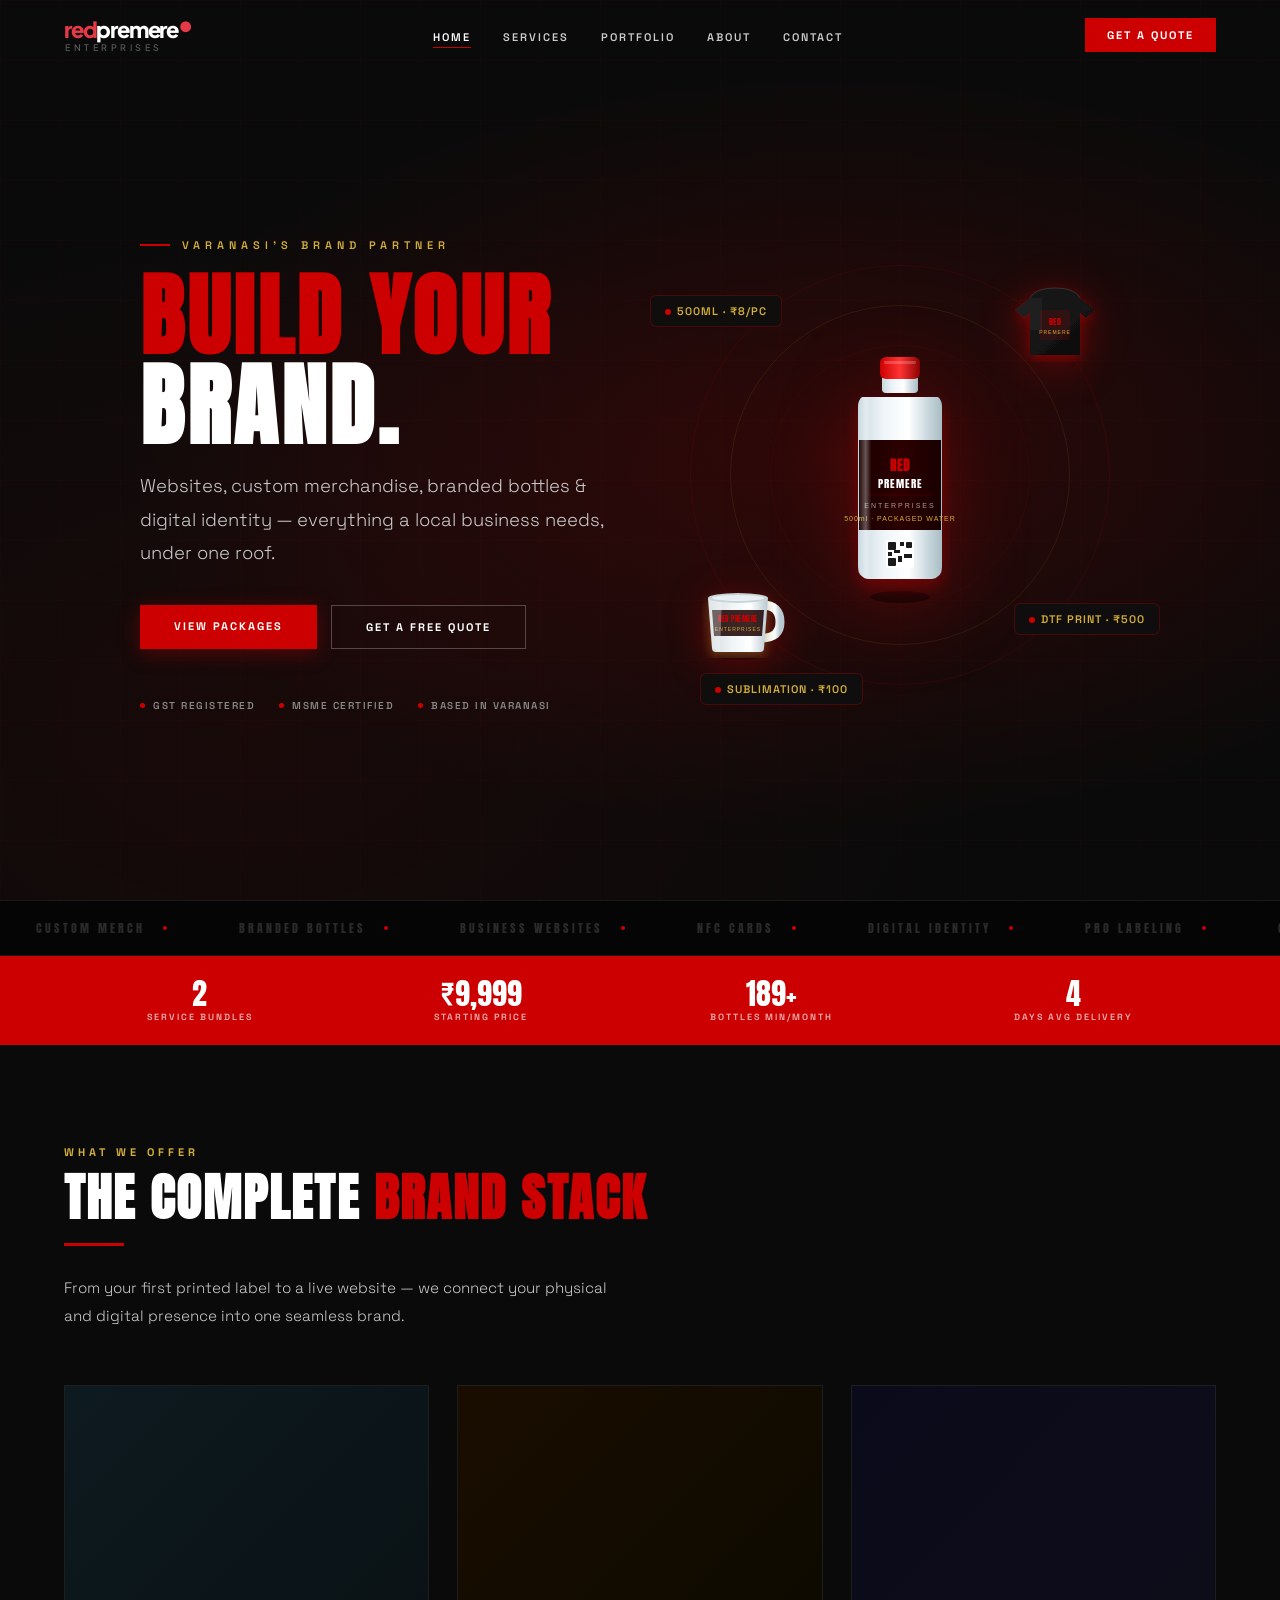
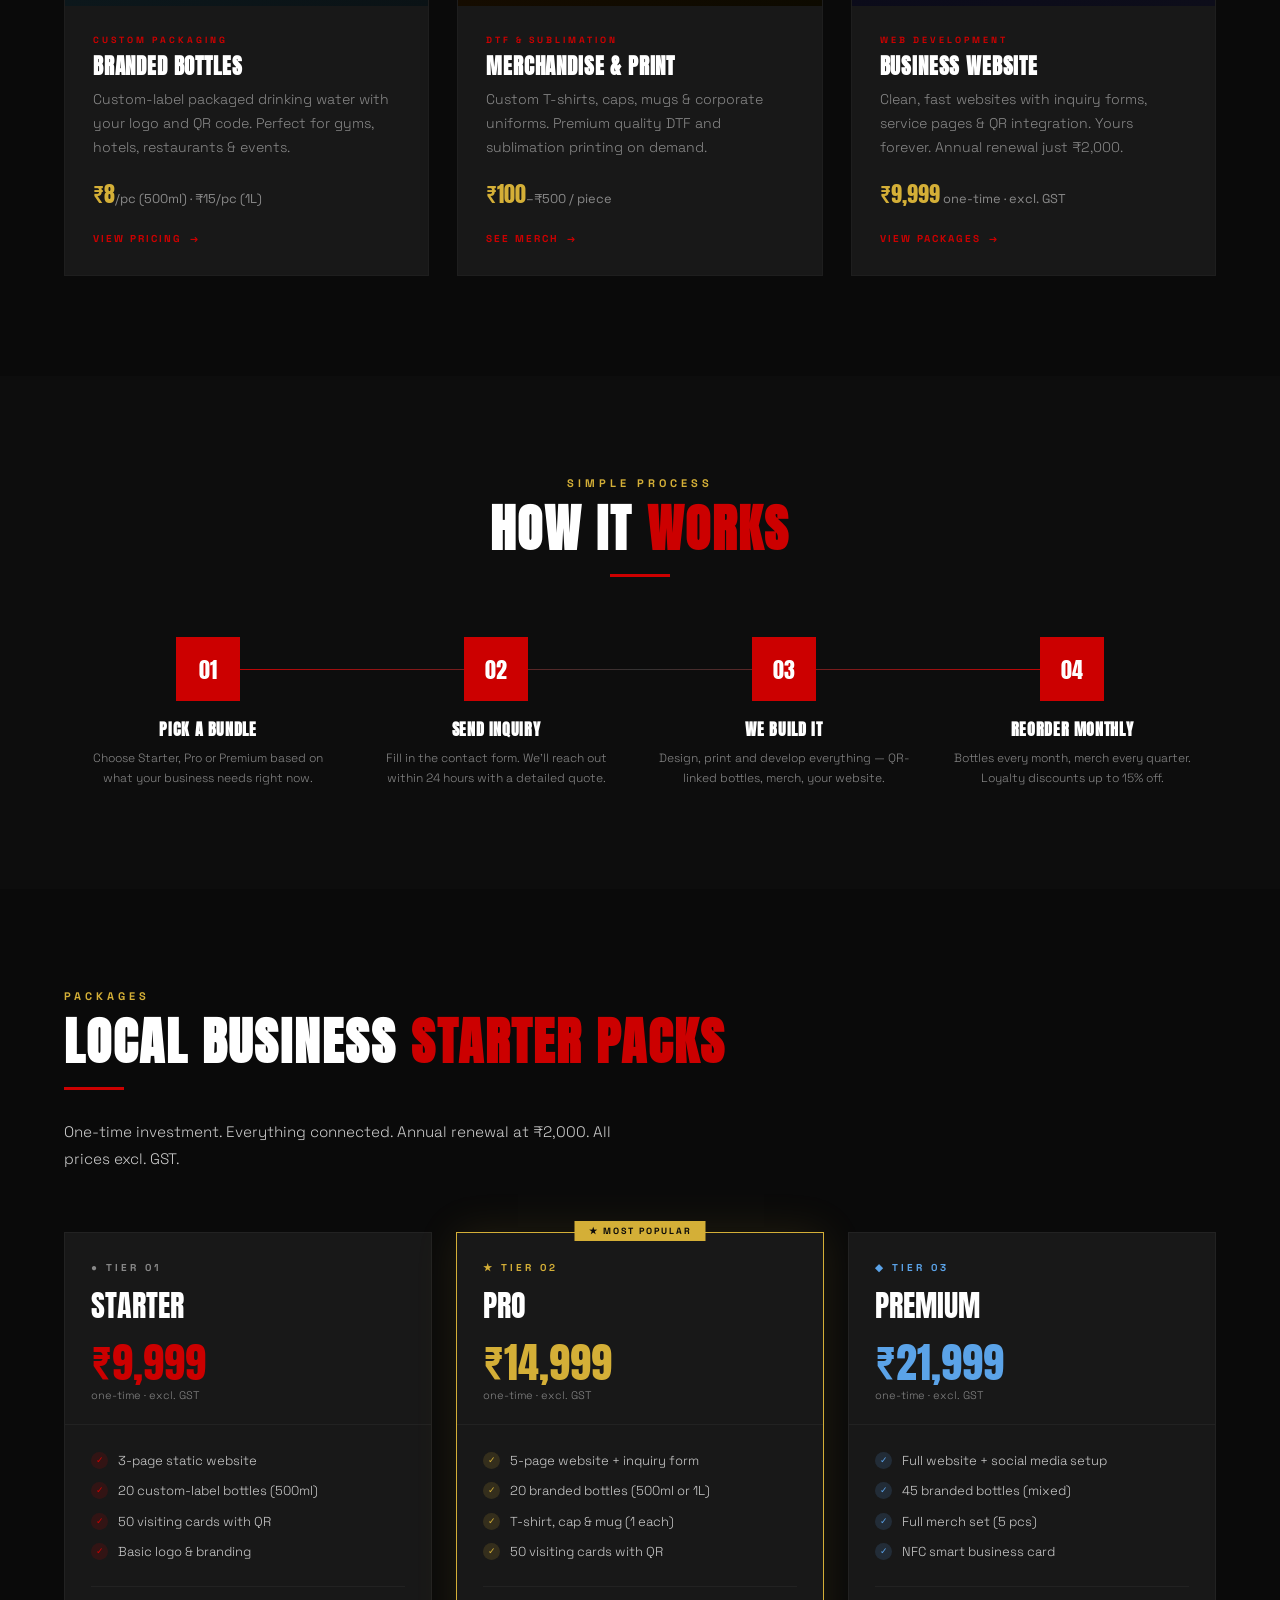
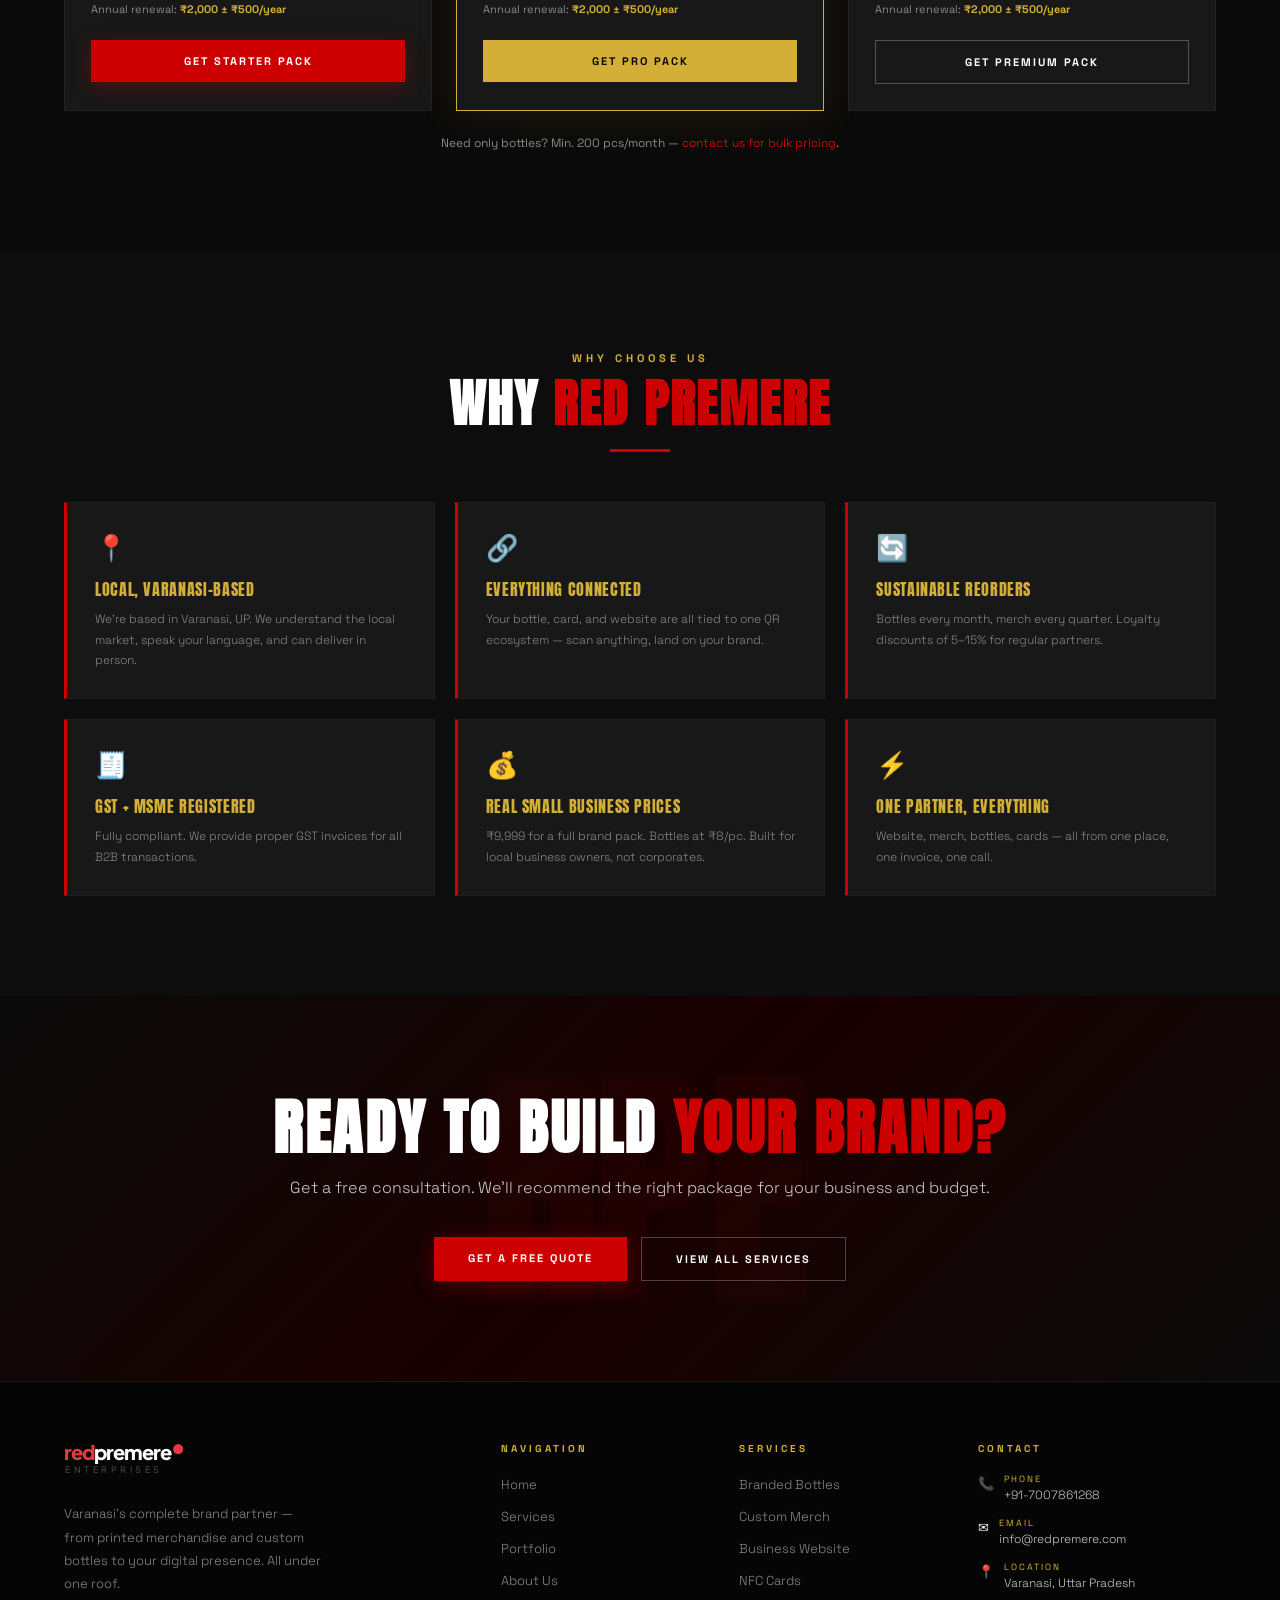
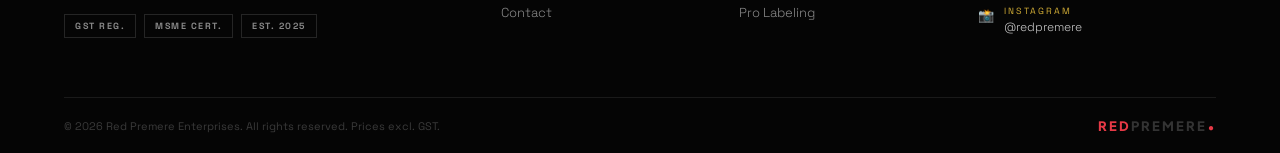
==== index.html @ 2af312cb "update 07052026_1647" ====
<!DOCTYPE html>
<html lang="en">
<head>
<meta charset="UTF-8">
<meta name="viewport" content="width=device-width, initial-scale=1.0">
<meta name="description" content="Red Premere Enterprises — Varanasi's complete brand partner. Custom merchandise, branded bottles, digital identity & business websites for local businesses.">
<title>Red Premere Enterprises | Brand Solutions, Varanasi</title>
<link rel="stylesheet" href="css/style.css">
<style>
/* ── HERO ── */
.hero{position:relative;width:100%;min-height:100vh;display:flex;align-items:center;overflow:hidden;}
.hero-bg{position:absolute;inset:0;background:#0a0a0a;}
.hero-glow{position:absolute;inset:0;background:radial-gradient(ellipse at 65% 50%,rgba(180,0,0,.22) 0%,transparent 60%),radial-gradient(ellipse at 20% 80%,rgba(204,0,0,.08) 0%,transparent 50%);}
.hero-grid{position:absolute;inset:0;background-image:linear-gradient(rgba(204,0,0,.035) 1px,transparent 1px),linear-gradient(90deg,rgba(204,0,0,.035) 1px,transparent 1px);background-size:60px 60px;animation:gridPan 20s linear infinite;}
@keyframes gridPan{0%{background-position:0 0}100%{background-position:60px 60px}}
.hero-particles{position:absolute;inset:0;overflow:hidden;z-index:0;}
.particle{position:absolute;width:2px;height:2px;background:var(--red);border-radius:50%;animation:float var(--dur) ease-in-out infinite;opacity:0;}
@keyframes float{0%{transform:translateY(100vh) translateX(0);opacity:0}10%{opacity:.6}90%{opacity:.2}100%{transform:translateY(-10vh) translateX(var(--dx));opacity:0}}
.hero-layout{display:grid;grid-template-columns:1fr 1fr;align-items:center;gap:40px;width:100%;position:relative;z-index:2;padding-top:calc(var(--nav-h) + 50px);padding-bottom:70px;}
.hero-content{}
.hero-eyebrow{font-size:11px;font-weight:600;letter-spacing:5px;text-transform:uppercase;color:var(--gold);margin-bottom:20px;display:flex;align-items:center;gap:12px;opacity:0;animation:slideInLeft .8s ease .2s forwards;}
.hero-eyebrow::before{content:'';display:block;width:30px;height:2px;background:var(--red);}
.hero-title{font-size:clamp(2.8rem,7vw,6rem);line-height:1.0;margin-bottom:16px;opacity:0;animation:slideInLeft .8s ease .4s forwards;}
.hero-title .line-red{color:var(--red);display:block;}
.hero-title .line-white{color:var(--white);display:block;}
.hero-subtitle{font-size:clamp(.9rem,1.6vw,1.15rem);font-weight:300;color:var(--grey-light);line-height:1.8;max-width:480px;margin:18px 0 36px;opacity:0;animation:slideInLeft .8s ease .6s forwards;}
.hero-buttons{display:flex;gap:14px;flex-wrap:wrap;margin-bottom:50px;opacity:0;animation:slideInLeft .8s ease .8s forwards;}
.hero-trust{display:flex;gap:24px;flex-wrap:wrap;opacity:0;animation:slideInLeft .8s ease 1s forwards;}
.hero-trust-item{display:flex;align-items:center;gap:8px;font-size:10px;font-weight:600;letter-spacing:1.5px;text-transform:uppercase;color:var(--grey);}
.hero-trust-dot{width:5px;height:5px;background:var(--red);border-radius:50%;}

/* ── PRODUCT SHOWCASE (Hero Right) ── */
.hero-showcase{position:relative;display:flex;align-items:center;justify-content:center;height:520px;opacity:0;animation:fadeInRight .9s ease .5s forwards;}
.showcase-orbit{position:relative;width:420px;height:420px;}
.orbit-ring{position:absolute;border-radius:50%;border:1px solid rgba(204,0,0,.12);animation:spin linear infinite;}
.orbit-ring:nth-child(1){inset:0;animation-duration:18s;}
.orbit-ring:nth-child(2){inset:40px;animation-duration:14s;animation-direction:reverse;border-color:rgba(212,175,55,.1);}
.orbit-ring:nth-child(3){inset:80px;animation-duration:22s;border-color:rgba(204,0,0,.08);}
@keyframes spin{to{transform:rotate(360deg)}}
.orbit-center{position:absolute;inset:0;display:flex;align-items:center;justify-content:center;}
.main-product{animation:floatY 4s ease-in-out infinite;filter:drop-shadow(0 20px 40px rgba(204,0,0,.3));}
@keyframes floatY{0%,100%{transform:translateY(0)}50%{transform:translateY(-14px)}}
.orbit-satellite{position:absolute;animation:floatY ease-in-out infinite;}
.orbit-satellite:nth-child(2){top:20px;right:20px;animation-duration:3.5s;animation-delay:.5s;}
.orbit-satellite:nth-child(3){bottom:30px;left:20px;animation-duration:4.5s;animation-delay:1s;}
.sat-glow{filter:drop-shadow(0 8px 20px rgba(204,0,0,.4));}
.showcase-label{position:absolute;background:rgba(15,15,15,.9);border:1px solid rgba(204,0,0,.3);padding:8px 14px;border-radius:6px;font-size:11px;font-weight:600;letter-spacing:1px;text-transform:uppercase;color:var(--gold);white-space:nowrap;backdrop-filter:blur(8px);}
.label-bottle{top:80px;left:-10px;animation:pulseLbl 3s ease-in-out infinite;}
.label-tshirt{bottom:100px;right:-20px;animation:pulseLbl 3s ease-in-out infinite .8s;}
.label-mug{bottom:30px;left:40px;animation:pulseLbl 3s ease-in-out infinite 1.5s;}
@keyframes pulseLbl{0%,100%{opacity:.7;transform:scale(1)}50%{opacity:1;transform:scale(1.03)}}
.label-dot{display:inline-block;width:6px;height:6px;border-radius:50%;background:var(--red);margin-right:6px;animation:blink 2s ease-in-out infinite;}
@keyframes blink{0%,100%{opacity:1}50%{opacity:.3}}

/* ── ANIMATIONS ── */
@keyframes slideInLeft{from{opacity:0;transform:translateX(-30px)}to{opacity:1;transform:translateX(0)}}
@keyframes fadeInRight{from{opacity:0;transform:translateX(30px)}to{opacity:1;transform:translateX(0)}}
@keyframes fadeInUp{from{opacity:0;transform:translateY(30px)}to{opacity:1;transform:translateY(0)}}

/* ── SERVICES SECTION ── */
.services-section{padding:100px 0;background:var(--black);}
.services-grid-new{display:grid;grid-template-columns:repeat(3,1fr);gap:28px;margin-top:56px;}
.svc-card{background:var(--black-card);border:1px solid #1e1e1e;overflow:hidden;transition:all .4s cubic-bezier(.25,.8,.25,1);position:relative;cursor:pointer;}
.svc-card::before{content:'';position:absolute;inset:0;background:linear-gradient(135deg,rgba(204,0,0,.08),transparent);opacity:0;transition:opacity .4s;}
.svc-card:hover{transform:translateY(-8px);border-color:rgba(204,0,0,.5);box-shadow:0 20px 60px rgba(204,0,0,.2);}
.svc-card:hover::before{opacity:1;}
.svc-card-visual{height:220px;position:relative;overflow:hidden;display:flex;align-items:center;justify-content:center;background:#111;}
.svc-card-visual-bg{position:absolute;inset:0;transition:transform .6s ease;}
.svc-card:hover .svc-card-visual-bg{transform:scale(1.06);}
.svc-product{transition:transform .5s ease;animation:floatY 4s ease-in-out infinite;}
.svc-card:hover .svc-product{transform:scale(1.08) translateY(-6px);}
.svc-card-body{padding:28px;}
.svc-card-tag{font-size:9px;font-weight:700;letter-spacing:3px;text-transform:uppercase;color:var(--red);margin-bottom:10px;display:block;}
.svc-card-title{font-family:'Anton',sans-serif;font-size:1.3rem;text-transform:uppercase;letter-spacing:.04em;margin-bottom:10px;}
.svc-card-desc{font-size:.88rem;font-weight:300;color:var(--grey);line-height:1.7;margin-bottom:18px;}
.svc-card-price{font-family:'Anton',sans-serif;font-size:1.4rem;color:var(--gold);margin-bottom:16px;}
.svc-card-price span{font-size:.8rem;font-weight:400;color:var(--grey);font-family:'Space Grotesk',sans-serif;letter-spacing:0;}
.svc-card-link{font-size:10px;font-weight:700;letter-spacing:2px;text-transform:uppercase;color:var(--red);transition:color .25s;display:inline-flex;align-items:center;gap:8px;}
.svc-card-link::after{content:'→';transition:transform .3s;}
.svc-card:hover .svc-card-link::after{transform:translateX(5px);}

/* ── HOW IT WORKS ── */
.hiw-section{padding:100px 0;background:#0d0d0d;}
.hiw-steps{display:grid;grid-template-columns:repeat(4,1fr);gap:0;position:relative;margin-top:60px;}
.hiw-steps::before{content:'';position:absolute;top:32px;left:12.5%;right:12.5%;height:1px;background:linear-gradient(90deg,var(--red),#333,var(--red));z-index:0;}
.hiw-step{text-align:center;padding:0 16px;position:relative;z-index:1;}
.hiw-step-num{width:64px;height:64px;background:var(--red);font-family:'Anton',sans-serif;font-size:1.4rem;color:white;display:flex;align-items:center;justify-content:center;margin:0 auto 20px;transition:transform .3s;position:relative;}
.hiw-step:hover .hiw-step-num{transform:scale(1.1);}
.hiw-step-title{font-family:'Anton',sans-serif;font-size:1rem;text-transform:uppercase;letter-spacing:.04em;margin-bottom:10px;}
.hiw-step-desc{font-size:12px;font-weight:300;color:var(--grey);line-height:1.7;}
.pricing-section{padding:100px 0;background:var(--black);}
.pricing-grid{display:grid;grid-template-columns:repeat(3,1fr);gap:24px;margin-top:60px;}
.why-section{padding:100px 0;background:#0d0d0d;}
.why-grid{display:grid;grid-template-columns:repeat(3,1fr);gap:20px;margin-top:50px;}
.why-card{padding:28px;background:var(--black-card);border:1px solid #1e1e1e;border-left:3px solid var(--red);transition:transform .3s;}
.why-card:hover{transform:translateX(4px);}
.why-card-icon{font-size:26px;margin-bottom:12px;}
.why-card-title{font-family:'Anton',sans-serif;font-size:1rem;text-transform:uppercase;color:var(--gold);letter-spacing:.04em;margin-bottom:8px;}
.why-card-text{font-size:12px;color:var(--grey);font-weight:300;line-height:1.7;}

/* ── RESPONSIVE ── */
@media(max-width:900px){
  .hero-layout{grid-template-columns:1fr;gap:0;}
  .hero-showcase{height:320px;}
  .showcase-orbit{width:280px;height:280px;}
  .services-grid-new{grid-template-columns:1fr;}
}
@media(max-width:768px){
  .hero-showcase{display:none;}
  .hiw-steps{grid-template-columns:1fr 1fr;}
  .hiw-steps::before{display:none;}
  .pricing-grid{grid-template-columns:1fr;}
  .why-grid{grid-template-columns:1fr;}
  .services-grid-new{grid-template-columns:1fr;}
}
@media(max-width:480px){.hiw-steps{grid-template-columns:1fr;}}
</style>
</head>
<body>

<nav class="nav">
  <div class="container nav-inner">
    <a href="index.html" class="nav-logo">
      <div class="logo-lockup">
        <div class="logo-wordmark"><span class="logo-red">red</span><span class="logo-white">premere</span><span class="logo-dot-mark">●</span></div>
        <div class="logo-sub">Enterprises</div>
      </div>
    </a>
    <ul class="nav-links">
      <li><a href="index.html" class="nav-link">Home</a></li>
      <li><a href="services.html" class="nav-link">Services</a></li>
      <li><a href="portfolio.html" class="nav-link">Portfolio</a></li>
      <li><a href="about.html" class="nav-link">About</a></li>
      <li><a href="contact.html" class="nav-link">Contact</a></li>
    </ul>
    <a href="contact.html" class="nav-cta">Get a Quote</a>
    <button class="nav-hamburger" aria-label="Menu"><span></span><span></span><span></span></button>
  </div>
</nav>
<div class="nav-mobile">
  <a href="index.html" class="nav-link">Home</a>
  <a href="services.html" class="nav-link">Services</a>
  <a href="portfolio.html" class="nav-link">Portfolio</a>
  <a href="about.html" class="nav-link">About</a>
  <a href="contact.html" class="nav-link">Contact</a>
  <a href="contact.html" class="btn btn-red nav-cta">Get a Quote</a>
</div>

<!-- ═══ HERO ═══ -->
<section class="hero">
  <div class="hero-bg"></div>
  <div class="hero-glow"></div>
  <div class="hero-grid"></div>
  <div class="hero-particles" id="particles"></div>

  <div class="container">
    <div class="hero-layout">

      <!-- LEFT: TEXT -->
      <div class="hero-content">
        <div class="hero-eyebrow">Varanasi's Brand Partner</div>
        <h1 class="hero-title">
          <span class="line-red">Build Your</span>
          <span class="line-white">Brand.</span>
        </h1>
        <p class="hero-subtitle">Websites, custom merchandise, branded bottles & digital identity — everything a local business needs, under one roof.</p>
        <div class="hero-buttons">
          <a href="services.html" class="btn btn-red">View Packages</a>
          <a href="contact.html" class="btn btn-outline">Get a Free Quote</a>
        </div>
        <div class="hero-trust">
          <div class="hero-trust-item"><div class="hero-trust-dot"></div>GST Registered</div>
          <div class="hero-trust-item"><div class="hero-trust-dot"></div>MSME Certified</div>
          <div class="hero-trust-item"><div class="hero-trust-dot"></div>Based in Varanasi</div>
        </div>
      </div>

      <!-- RIGHT: PRODUCT SHOWCASE -->
      <div class="hero-showcase">
        <div class="showcase-orbit">
          <div class="orbit-ring"></div>
          <div class="orbit-ring"></div>
          <div class="orbit-ring"></div>

          <!-- MAIN: Water Bottle -->
          <div class="orbit-center">
            <svg class="main-product" width="140" height="260" viewBox="0 0 140 260" xmlns="http://www.w3.org/2000/svg">
              <defs>
                <linearGradient id="bottleBody" x1="0%" y1="0%" x2="100%" y2="0%">
                  <stop offset="0%" stop-color="#c8d8e0"/>
                  <stop offset="30%" stop-color="#eef5f8"/>
                  <stop offset="60%" stop-color="#ffffff"/>
                  <stop offset="80%" stop-color="#d0dde3"/>
                  <stop offset="100%" stop-color="#a8bcc4"/>
                </linearGradient>
                <linearGradient id="bottleCap" x1="0%" y1="0%" x2="100%" y2="0%">
                  <stop offset="0%" stop-color="#CC0000"/>
                  <stop offset="50%" stop-color="#ff3333"/>
                  <stop offset="100%" stop-color="#8B0000"/>
                </linearGradient>
                <linearGradient id="label" x1="0%" y1="0%" x2="100%" y2="0%">
                  <stop offset="0%" stop-color="#1a0000"/>
                  <stop offset="50%" stop-color="#2d0000"/>
                  <stop offset="100%" stop-color="#1a0000"/>
                </linearGradient>
                <linearGradient id="highlight" x1="0%" y1="0%" x2="100%" y2="0%">
                  <stop offset="0%" stop-color="rgba(255,255,255,0)" />
                  <stop offset="35%" stop-color="rgba(255,255,255,0.55)"/>
                  <stop offset="60%" stop-color="rgba(255,255,255,0)"/>
                </linearGradient>
                <filter id="bottleShadow"><feDropShadow dx="0" dy="8" stdDeviation="8" flood-color="#CC0000" flood-opacity="0.35"/></filter>
              </defs>
              <!-- Shadow -->
              <ellipse cx="70" cy="252" rx="30" ry="6" fill="rgba(0,0,0,0.4)"/>
              <!-- Neck -->
              <rect x="52" y="30" width="36" height="18" rx="4" fill="url(#bottleBody)"/>
              <!-- Cap -->
              <rect x="50" y="12" width="40" height="22" rx="6" fill="url(#bottleCap)"/>
              <rect x="54" y="16" width="32" height="3" rx="1" fill="rgba(255,255,255,0.2)"/>
              <!-- Body -->
              <path d="M 32 52 Q 28 55 28 62 L 28 222 Q 28 232 38 234 L 102 234 Q 112 232 112 222 L 112 62 Q 112 55 108 52 Z" fill="url(#bottleBody)" filter="url(#bottleShadow)"/>
              <!-- Label band -->
              <path d="M 29 95 L 111 95 L 111 185 L 29 185 Z" fill="url(#label)" rx="0"/>
              <!-- Label content -->
              <text x="70" y="126" text-anchor="middle" fill="#CC0000" font-family="Anton,sans-serif" font-size="13" letter-spacing="1" font-weight="900">RED</text>
              <text x="70" y="143" text-anchor="middle" fill="#ffffff" font-family="Anton,sans-serif" font-size="11" letter-spacing="1">PREMERE</text>
              <line x1="38" y1="150" x2="102" y2="150" stroke="rgba(204,0,0,0.4)" stroke-width="0.5"/>
              <text x="70" y="163" text-anchor="middle" fill="rgba(255,255,255,0.6)" font-family="Arial,sans-serif" font-size="7" letter-spacing="2">ENTERPRISES</text>
              <text x="70" y="176" text-anchor="middle" fill="#D4AF37" font-family="Arial,sans-serif" font-size="7" letter-spacing="1">500ml · PACKAGED WATER</text>
              <!-- QR placeholder -->
              <rect x="56" y="195" width="28" height="28" rx="2" fill="white" opacity="0.9"/>
              <rect x="58" y="197" width="8" height="8" rx="1" fill="#1a1a1a"/>
              <rect x="70" y="197" width="4" height="4" fill="#1a1a1a"/>
              <rect x="76" y="197" width="6" height="6" rx="1" fill="#1a1a1a"/>
              <rect x="58" y="207" width="4" height="4" fill="#1a1a1a"/>
              <rect x="64" y="205" width="6" height="3" fill="#1a1a1a"/>
              <rect x="58" y="213" width="8" height="8" rx="1" fill="#1a1a1a"/>
              <rect x="68" y="211" width="4" height="6" fill="#1a1a1a"/>
              <rect x="74" y="209" width="8" height="4" fill="#1a1a1a"/>
              <!-- Highlight -->
              <path d="M 32 52 Q 28 55 28 62 L 28 222 Q 28 232 38 234 L 50 234 L 50 52 Z" fill="url(#highlight)" opacity="0.6"/>
            </svg>
          </div>

          <!-- Satellite: T-Shirt -->
          <div class="orbit-satellite" style="top:15px;right:10px;">
            <svg class="sat-glow" width="90" height="85" viewBox="0 0 90 85" xmlns="http://www.w3.org/2000/svg">
              <defs>
                <linearGradient id="tshirtGrad" x1="0%" y1="0%" x2="100%" y2="100%">
                  <stop offset="0%" stop-color="#1a1a1a"/>
                  <stop offset="100%" stop-color="#0d0d0d"/>
                </linearGradient>
                <filter id="tshirtGlow"><feDropShadow dx="0" dy="4" stdDeviation="6" flood-color="#CC0000" flood-opacity="0.4"/></filter>
              </defs>
              <path d="M 20 18 L 5 30 L 14 38 L 20 33 L 20 75 L 70 75 L 70 33 L 76 38 L 85 30 L 70 18 Q 65 8 45 8 Q 25 8 20 18 Z" fill="url(#tshirtGrad)" filter="url(#tshirtGlow)"/>
              <path d="M 20 18 Q 25 8 45 8 Q 65 8 70 18" fill="none" stroke="#333" stroke-width="1"/>
              <!-- DTF print area -->
              <rect x="30" y="30" width="30" height="30" rx="2" fill="rgba(204,0,0,0.15)"/>
              <text x="45" y="45" text-anchor="middle" fill="#CC0000" font-family="Anton,sans-serif" font-size="8" letter-spacing="0.5">RED</text>
              <text x="45" y="54" text-anchor="middle" fill="#D4AF37" font-family="Arial,sans-serif" font-size="5" letter-spacing="1">PREMERE</text>
              <!-- Highlight -->
              <path d="M 20 18 L 5 30 L 14 38 L 20 33 L 20 50 L 32 50 L 32 18 Z" fill="rgba(255,255,255,0.04)"/>
            </svg>
          </div>

          <!-- Satellite: Mug -->
          <div class="orbit-satellite" style="bottom:20px;left:10px;">
            <svg class="sat-glow" width="90" height="80" viewBox="0 0 90 80" xmlns="http://www.w3.org/2000/svg">
              <defs>
                <linearGradient id="mugGrad" x1="0%" y1="0%" x2="100%" y2="0%">
                  <stop offset="0%" stop-color="#d0d8dc"/>
                  <stop offset="40%" stop-color="#f0f5f7"/>
                  <stop offset="70%" stop-color="#ffffff"/>
                  <stop offset="100%" stop-color="#b8c8d0"/>
                </linearGradient>
                <filter id="mugGlow"><feDropShadow dx="0" dy="4" stdDeviation="6" flood-color="#D4AF37" flood-opacity="0.35"/></filter>
              </defs>
              <!-- Shadow -->
              <ellipse cx="38" cy="76" rx="22" ry="4" fill="rgba(0,0,0,0.3)"/>
              <!-- Handle -->
              <path d="M 62 25 Q 80 25 80 42 Q 80 58 62 58" fill="none" stroke="url(#mugGrad)" stroke-width="9" stroke-linecap="round"/>
              <!-- Body -->
              <path d="M 8 18 L 12 68 Q 12 72 16 72 L 60 72 Q 64 72 64 68 L 68 18 Z" fill="url(#mugGrad)" filter="url(#mugGlow)"/>
              <!-- Label wrap -->
              <path d="M 12 30 L 64 30 L 62 56 L 14 56 Z" fill="#1a0000" opacity="0.85"/>
              <text x="38" y="42" text-anchor="middle" fill="#CC0000" font-family="Anton,sans-serif" font-size="7" letter-spacing="0.5">RED PREMERE</text>
              <text x="38" y="51" text-anchor="middle" fill="#D4AF37" font-family="Arial,sans-serif" font-size="5" letter-spacing="1">ENTERPRISES</text>
              <!-- Highlight -->
              <path d="M 8 18 L 22 18 L 20 72 L 12 68 Z" fill="rgba(255,255,255,0.3)"/>
              <!-- Rim -->
              <ellipse cx="38" cy="18" rx="30" ry="5" fill="#c8d4d8"/>
              <ellipse cx="38" cy="18" rx="26" ry="3" fill="#e8f0f4"/>
            </svg>
          </div>
        </div>

        <!-- Floating labels -->
        <div class="showcase-label label-bottle"><span class="label-dot"></span>500ml · ₹8/pc</div>
        <div class="showcase-label label-tshirt"><span class="label-dot"></span>DTF Print · ₹500</div>
        <div class="showcase-label label-mug"><span class="label-dot"></span>Sublimation · ₹100</div>
      </div>

    </div>
  </div>
</section>

<!-- MARQUEE -->
<div class="marquee-outer">
  <div class="marquee-track">
    <div class="marquee-item"><span>Custom Merch</span><span class="marquee-dot"></span></div>
    <div class="marquee-item"><span>Branded Bottles</span><span class="marquee-dot"></span></div>
    <div class="marquee-item"><span>Business Websites</span><span class="marquee-dot"></span></div>
    <div class="marquee-item"><span>NFC Cards</span><span class="marquee-dot"></span></div>
    <div class="marquee-item"><span>Digital Identity</span><span class="marquee-dot"></span></div>
    <div class="marquee-item"><span>Pro Labeling</span><span class="marquee-dot"></span></div>
    <div class="marquee-item"><span>Corporate Uniforms</span><span class="marquee-dot"></span></div>
    <div class="marquee-item"><span>QR Ecosystems</span><span class="marquee-dot"></span></div>
    <div class="marquee-item"><span>Custom Merch</span><span class="marquee-dot"></span></div>
    <div class="marquee-item"><span>Branded Bottles</span><span class="marquee-dot"></span></div>
    <div class="marquee-item"><span>Business Websites</span><span class="marquee-dot"></span></div>
    <div class="marquee-item"><span>NFC Cards</span><span class="marquee-dot"></span></div>
    <div class="marquee-item"><span>Digital Identity</span><span class="marquee-dot"></span></div>
    <div class="marquee-item"><span>Pro Labeling</span><span class="marquee-dot"></span></div>
    <div class="marquee-item"><span>Corporate Uniforms</span><span class="marquee-dot"></span></div>
    <div class="marquee-item"><span>QR Ecosystems</span><span class="marquee-dot"></span></div>
  </div>
</div>

<!-- STATS -->
<div class="stats-bar">
  <div class="container">
    <div class="stats-inner">
      <div class="stat-item"><div class="stat-number" data-count="3">0</div><div class="stat-label">Service Bundles</div></div>
      <div class="stat-item"><div class="stat-number">₹9,999</div><div class="stat-label">Starting Price</div></div>
      <div class="stat-item"><div class="stat-number" data-count="200">0</div><div class="stat-label">Bottles Min/Month</div></div>
      <div class="stat-item"><div class="stat-number" data-count="5">0</div><div class="stat-label">Days Avg Delivery</div></div>
    </div>
  </div>
</div>

<!-- ═══ SERVICES SECTION ═══ -->
<section class="services-section">
  <div class="container">
    <div data-fade>
      <span class="section-eyebrow">What We Offer</span>
      <h2 class="section-title">The Complete <span>Brand Stack</span></h2>
      <div class="accent-line"></div>
      <p class="section-sub">From your first printed label to a live website — we connect your physical and digital presence into one seamless brand.</p>
    </div>

    <div class="services-grid-new">

      <!-- CARD 1: Bottle -->
      <div class="svc-card" data-fade data-delay="1">
        <div class="svc-card-visual">
          <div class="svc-card-visual-bg" style="background:linear-gradient(135deg,#0d1a1f,#0a1215);position:absolute;inset:0;"></div>
          <svg class="svc-product" width="90" height="170" viewBox="0 0 140 260" xmlns="http://www.w3.org/2000/svg">
            <defs>
              <linearGradient id="bottleBody2" x1="0%" y1="0%" x2="100%" y2="0%">
                <stop offset="0%" stop-color="#c8d8e0"/><stop offset="30%" stop-color="#eef5f8"/>
                <stop offset="60%" stop-color="#ffffff"/><stop offset="80%" stop-color="#d0dde3"/>
                <stop offset="100%" stop-color="#a8bcc4"/>
              </linearGradient>
              <linearGradient id="bottleCap2" x1="0%" y1="0%" x2="100%" y2="0%">
                <stop offset="0%" stop-color="#CC0000"/><stop offset="50%" stop-color="#ff3333"/>
                <stop offset="100%" stop-color="#8B0000"/>
              </linearGradient>
              <linearGradient id="label2" x1="0%" y1="0%" x2="100%" y2="0%">
                <stop offset="0%" stop-color="#1a0000"/><stop offset="50%" stop-color="#2d0000"/>
                <stop offset="100%" stop-color="#1a0000"/>
              </linearGradient>
              <linearGradient id="hl2" x1="0%" y1="0%" x2="100%" y2="0%">
                <stop offset="0%" stop-color="rgba(255,255,255,0)"/>
                <stop offset="35%" stop-color="rgba(255,255,255,0.5)"/>
                <stop offset="60%" stop-color="rgba(255,255,255,0)"/>
              </linearGradient>
            </defs>
            <ellipse cx="70" cy="252" rx="28" ry="5" fill="rgba(0,0,0,0.4)"/>
            <rect x="52" y="30" width="36" height="18" rx="4" fill="url(#bottleBody2)"/>
            <rect x="50" y="12" width="40" height="22" rx="6" fill="url(#bottleCap2)"/>
            <path d="M 32 52 Q 28 55 28 62 L 28 222 Q 28 232 38 234 L 102 234 Q 112 232 112 222 L 112 62 Q 112 55 108 52 Z" fill="url(#bottleBody2)"/>
            <path d="M 29 95 L 111 95 L 111 185 L 29 185 Z" fill="url(#label2)"/>
            <text x="70" y="128" text-anchor="middle" fill="#CC0000" font-family="Anton,sans-serif" font-size="14" letter-spacing="1" font-weight="900">YOUR</text>
            <text x="70" y="147" text-anchor="middle" fill="#ffffff" font-family="Anton,sans-serif" font-size="11" letter-spacing="1">BRAND HERE</text>
            <line x1="38" y1="153" x2="102" y2="153" stroke="rgba(204,0,0,0.4)" stroke-width="0.5"/>
            <text x="70" y="168" text-anchor="middle" fill="#D4AF37" font-family="Arial,sans-serif" font-size="7" letter-spacing="1">500ml PACKAGED WATER</text>
            <path d="M 32 52 Q 28 55 28 62 L 28 222 Q 28 232 38 234 L 50 234 L 50 52 Z" fill="url(#hl2)" opacity="0.6"/>
          </svg>
        </div>
        <div class="svc-card-body">
          <span class="svc-card-tag">Custom Packaging</span>
          <h3 class="svc-card-title">Branded Bottles</h3>
          <p class="svc-card-desc">Custom-label packaged drinking water with your logo and QR code. Perfect for gyms, hotels, restaurants & events.</p>
          <div class="svc-card-price">₹8<span>/pc (500ml) · ₹15/pc (1L)</span></div>
          <a href="services.html" class="svc-card-link">View pricing</a>
        </div>
      </div>

      <!-- CARD 2: T-Shirt + Merch -->
      <div class="svc-card" data-fade data-delay="2">
        <div class="svc-card-visual">
          <div class="svc-card-visual-bg" style="background:linear-gradient(135deg,#1a0d00,#0d0a00);position:absolute;inset:0;"></div>
          <svg class="svc-product" width="160" height="150" viewBox="0 0 160 150" xmlns="http://www.w3.org/2000/svg">
            <defs>
              <linearGradient id="tGrad" x1="0%" y1="0%" x2="100%" y2="100%">
                <stop offset="0%" stop-color="#1a1a1a"/><stop offset="100%" stop-color="#0a0a0a"/>
              </linearGradient>
              <filter id="tGlow2"><feDropShadow dx="0" dy="6" stdDeviation="10" flood-color="#CC0000" flood-opacity="0.3"/></filter>
            </defs>
            <!-- T-shirt -->
            <path d="M 36 32 L 8 52 L 22 68 L 36 58 L 36 138 L 124 138 L 124 58 L 138 68 L 152 52 L 124 32 Q 116 12 80 12 Q 44 12 36 32 Z" fill="url(#tGrad)" filter="url(#tGlow2)"/>
            <path d="M 36 32 Q 44 12 80 12 Q 116 12 124 32" fill="none" stroke="#2a2a2a" stroke-width="1.5"/>
            <!-- DTF print area -->
            <rect x="52" y="50" width="56" height="56" rx="4" fill="rgba(204,0,0,0.12)" stroke="rgba(204,0,0,0.2)" stroke-width="1"/>
            <text x="80" y="74" text-anchor="middle" fill="#E63946" font-family="'Plus Jakarta Sans',Arial,sans-serif" font-size="10" font-weight="800" letter-spacing="-0.5">red</text>
            <text x="80" y="87" text-anchor="middle" fill="#ffffff" font-family="'Plus Jakarta Sans',Arial,sans-serif" font-size="7" font-weight="600" letter-spacing="3">PREMERE</text>
            <circle cx="80" cy="93" r="2" fill="#E63946"/>
            <text x="80" y="103" text-anchor="middle" fill="rgba(212,175,55,0.8)" font-family="Arial,sans-serif" font-size="6" letter-spacing="2">ENTERPRISES</text>
            <!-- Fabric highlight -->
            <path d="M 36 32 L 8 52 L 22 68 L 36 58 L 36 100 L 54 100 L 54 32 Z" fill="rgba(255,255,255,0.04)"/>
          </svg>
        </div>
        <div class="svc-card-body">
          <span class="svc-card-tag">DTF & Sublimation</span>
          <h3 class="svc-card-title">Merchandise & Print</h3>
          <p class="svc-card-desc">Custom T-shirts, caps, mugs & corporate uniforms. Premium quality DTF and sublimation printing on demand.</p>
          <div class="svc-card-price">₹100<span>–₹500 / piece</span></div>
          <a href="services.html" class="svc-card-link">See merch</a>
        </div>
      </div>

      <!-- CARD 3: Website -->
      <div class="svc-card" data-fade data-delay="3">
        <div class="svc-card-visual">
          <div class="svc-card-visual-bg" style="background:linear-gradient(135deg,#0a0a1a,#0d0d1a);position:absolute;inset:0;"></div>
          <!-- Animated browser mockup -->
          <svg class="svc-product" width="200" height="140" viewBox="0 0 200 140" xmlns="http://www.w3.org/2000/svg">
            <defs>
              <filter id="screenGlow"><feDropShadow dx="0" dy="4" stdDeviation="8" flood-color="#E63946" flood-opacity="0.3"/></filter>
            </defs>
            <!-- Browser frame -->
            <rect x="10" y="10" width="180" height="120" rx="8" fill="#111" filter="url(#screenGlow)"/>
            <rect x="10" y="10" width="180" height="22" rx="8" fill="#1a1a1a"/>
            <rect x="10" y="24" width="180" height="8" fill="#1a1a1a"/>
            <!-- Traffic lights -->
            <circle cx="24" cy="21" r="4" fill="#CC0000"/>
            <circle cx="36" cy="21" r="4" fill="#D4AF37"/>
            <circle cx="48" cy="21" r="4" fill="#2a7a2a"/>
            <!-- URL bar -->
            <rect x="60" y="16" width="110" height="10" rx="5" fill="#222"/>
            <text x="115" y="24" text-anchor="middle" fill="#666" font-family="Arial,sans-serif" font-size="6">redpremere.com</text>
            <!-- Website content mockup -->
            <rect x="16" y="36" width="168" height="16" rx="2" fill="rgba(204,0,0,0.2)"/>
            <text x="100" y="47" text-anchor="middle" fill="#E63946" font-family="Anton,sans-serif" font-size="8" letter-spacing="1">YOUR BUSINESS</text>
            <rect x="16" y="56" width="80" height="5" rx="2" fill="#1e1e1e"/>
            <rect x="16" y="64" width="120" height="4" rx="2" fill="#1a1a1a"/>
            <rect x="16" y="71" width="100" height="4" rx="2" fill="#1a1a1a"/>
            <!-- CTA button -->
            <rect x="16" y="80" width="55" height="14" rx="4" fill="#CC0000"/>
            <text x="43" y="90" text-anchor="middle" fill="white" font-family="Arial,sans-serif" font-size="5" font-weight="bold">GET QUOTE</text>
            <!-- Cards -->
            <rect x="82" y="56" width="47" height="40" rx="3" fill="#141414" stroke="#222" stroke-width="0.5"/>
            <rect x="134" y="56" width="47" height="40" rx="3" fill="#141414" stroke="#222" stroke-width="0.5"/>
            <rect x="84" y="60" width="43" height="12" rx="1" fill="#1e1e1e"/>
            <rect x="136" y="60" width="43" height="12" rx="1" fill="#1e1e1e"/>
            <rect x="84" y="75" width="30" height="3" rx="1" fill="#2a2a2a"/>
            <rect x="136" y="75" width="30" height="3" rx="1" fill="#2a2a2a"/>
            <rect x="84" y="81" width="20" height="3" rx="1" fill="#2a2a2a"/>
            <rect x="136" y="81" width="20" height="3" rx="1" fill="#2a2a2a"/>
            <!-- Bottom -->
            <rect x="16" y="102" width="168" height="20" rx="2" fill="#0d0d0d"/>
            <text x="100" y="115" text-anchor="middle" fill="#333" font-family="Arial,sans-serif" font-size="5" letter-spacing="2">REDPREMERE.COM</text>
          </svg>
        </div>
        <div class="svc-card-body">
          <span class="svc-card-tag">Web Development</span>
          <h3 class="svc-card-title">Business Website</h3>
          <p class="svc-card-desc">Clean, fast websites with inquiry forms, service pages & QR integration. Yours forever. Annual renewal just ₹2,000.</p>
          <div class="svc-card-price">₹9,999<span> one-time · excl. GST</span></div>
          <a href="services.html" class="svc-card-link">View packages</a>
        </div>
      </div>

    </div>
  </div>
</section>

<!-- HOW IT WORKS -->
<section class="hiw-section">
  <div class="container">
    <div style="text-align:center;" data-fade>
      <span class="section-eyebrow">Simple Process</span>
      <h2 class="section-title">How It <span>Works</span></h2>
      <div class="accent-line" style="margin:18px auto 0;"></div>
    </div>
    <div class="hiw-steps">
      <div class="hiw-step" data-fade data-delay="1"><div class="hiw-step-num">01</div><h3 class="hiw-step-title">Pick a Bundle</h3><p class="hiw-step-desc">Choose Starter, Pro or Premium based on what your business needs right now.</p></div>
      <div class="hiw-step" data-fade data-delay="2"><div class="hiw-step-num">02</div><h3 class="hiw-step-title">Send Inquiry</h3><p class="hiw-step-desc">Fill in the contact form. We'll reach out within 24 hours with a detailed quote.</p></div>
      <div class="hiw-step" data-fade data-delay="3"><div class="hiw-step-num">03</div><h3 class="hiw-step-title">We Build It</h3><p class="hiw-step-desc">Design, print and develop everything — QR-linked bottles, merch, your website.</p></div>
      <div class="hiw-step" data-fade data-delay="4"><div class="hiw-step-num">04</div><h3 class="hiw-step-title">Reorder Monthly</h3><p class="hiw-step-desc">Bottles every month, merch every quarter. Loyalty discounts up to 15% off.</p></div>
    </div>
  </div>
</section>

<!-- PRICING PREVIEW -->
<section class="pricing-section">
  <div class="container">
    <div data-fade>
      <span class="section-eyebrow">Packages</span>
      <h2 class="section-title">Local Business <span>Starter Packs</span></h2>
      <div class="accent-line"></div>
      <p class="section-sub">One-time investment. Everything connected. Annual renewal at ₹2,000. All prices excl. GST.</p>
    </div>
    <div class="pricing-grid">
      <div class="bundle-card tier-starter" data-fade data-delay="1">
        <div class="bundle-card-header">
          <span class="bundle-tier-label">● Tier 01</span>
          <div class="bundle-card-name">Starter</div>
          <div class="bundle-price">₹9,999</div>
          <div class="bundle-price-note">one-time · excl. GST</div>
        </div>
        <div class="bundle-card-body">
          <div class="bundle-features">
            <div class="bundle-feature"><div class="bundle-feature-check">✓</div><span>3-page static website</span></div>
            <div class="bundle-feature"><div class="bundle-feature-check">✓</div><span>20 custom-label bottles (500ml)</span></div>
            <div class="bundle-feature"><div class="bundle-feature-check">✓</div><span>50 visiting cards with QR</span></div>
            <div class="bundle-feature"><div class="bundle-feature-check">✓</div><span>Basic logo & branding</span></div>
          </div>
          <div class="bundle-renewal">Annual renewal: <strong>₹2,000 ± ₹500/year</strong></div>
          <a href="contact.html?package=starter" class="btn btn-red bundle-cta">Get Starter Pack</a>
        </div>
      </div>
      <div class="bundle-card tier-pro featured" data-fade data-delay="2">
        <div class="bundle-card-badge">★ Most Popular</div>
        <div class="bundle-card-header">
          <span class="bundle-tier-label">★ Tier 02</span>
          <div class="bundle-card-name">Pro</div>
          <div class="bundle-price">₹14,999</div>
          <div class="bundle-price-note">one-time · excl. GST</div>
        </div>
        <div class="bundle-card-body">
          <div class="bundle-features">
            <div class="bundle-feature"><div class="bundle-feature-check">✓</div><span>5-page website + inquiry form</span></div>
            <div class="bundle-feature"><div class="bundle-feature-check">✓</div><span>20 branded bottles (500ml or 1L)</span></div>
            <div class="bundle-feature"><div class="bundle-feature-check">✓</div><span>T-shirt, cap & mug (1 each)</span></div>
            <div class="bundle-feature"><div class="bundle-feature-check">✓</div><span>50 visiting cards with QR</span></div>
          </div>
          <div class="bundle-renewal">Annual renewal: <strong>₹2,000 ± ₹500/year</strong></div>
          <a href="contact.html?package=pro" class="btn btn-gold bundle-cta">Get Pro Pack</a>
        </div>
      </div>
      <div class="bundle-card tier-premium" data-fade data-delay="3">
        <div class="bundle-card-header">
          <span class="bundle-tier-label">◆ Tier 03</span>
          <div class="bundle-card-name">Premium</div>
          <div class="bundle-price">₹21,999</div>
          <div class="bundle-price-note">one-time · excl. GST</div>
        </div>
        <div class="bundle-card-body">
          <div class="bundle-features">
            <div class="bundle-feature"><div class="bundle-feature-check">✓</div><span>Full website + social media setup</span></div>
            <div class="bundle-feature"><div class="bundle-feature-check">✓</div><span>45 branded bottles (mixed)</span></div>
            <div class="bundle-feature"><div class="bundle-feature-check">✓</div><span>Full merch set (5 pcs)</span></div>
            <div class="bundle-feature"><div class="bundle-feature-check">✓</div><span>NFC smart business card</span></div>
          </div>
          <div class="bundle-renewal">Annual renewal: <strong>₹2,000 ± ₹500/year</strong></div>
          <a href="contact.html?package=premium" class="btn btn-outline bundle-cta">Get Premium Pack</a>
        </div>
      </div>
    </div>
    <p style="text-align:center;margin-top:24px;font-size:12px;color:var(--grey);">Need only bottles? Min. 200 pcs/month — <a href="contact.html" style="color:var(--red);">contact us for bulk pricing</a>.</p>
  </div>
</section>

<!-- WHY US -->
<section class="why-section">
  <div class="container">
    <div style="text-align:center;" data-fade>
      <span class="section-eyebrow">Why Choose Us</span>
      <h2 class="section-title">Why <span>Red Premere</span></h2>
      <div class="accent-line" style="margin:18px auto 0;"></div>
    </div>
    <div class="why-grid" style="margin-top:50px;">
      <div class="why-card" data-fade data-delay="1"><div class="why-card-icon">📍</div><div class="why-card-title">Local, Varanasi-Based</div><p class="why-card-text">We're based in Varanasi, UP. We understand the local market, speak your language, and can deliver in person.</p></div>
      <div class="why-card" data-fade data-delay="2"><div class="why-card-icon">🔗</div><div class="why-card-title">Everything Connected</div><p class="why-card-text">Your bottle, card, and website are all tied to one QR ecosystem — scan anything, land on your brand.</p></div>
      <div class="why-card" data-fade data-delay="3"><div class="why-card-icon">🔄</div><div class="why-card-title">Sustainable Reorders</div><p class="why-card-text">Bottles every month, merch every quarter. Loyalty discounts of 5–15% for regular partners.</p></div>
      <div class="why-card" data-fade data-delay="4"><div class="why-card-icon">🧾</div><div class="why-card-title">GST + MSME Registered</div><p class="why-card-text">Fully compliant. We provide proper GST invoices for all B2B transactions.</p></div>
      <div class="why-card" data-fade data-delay="5"><div class="why-card-icon">💰</div><div class="why-card-title">Real Small Business Prices</div><p class="why-card-text">₹9,999 for a full brand pack. Bottles at ₹8/pc. Built for local business owners, not corporates.</p></div>
      <div class="why-card" data-fade data-delay="6"><div class="why-card-icon">⚡</div><div class="why-card-title">One Partner, Everything</div><p class="why-card-text">Website, merch, bottles, cards — all from one place, one invoice, one call.</p></div>
    </div>
  </div>
</section>

<!-- CTA -->
<section class="cta-banner">
  <div class="container">
    <h2 class="cta-banner-title" data-fade>Ready to Build <span style="color:var(--red);">Your Brand?</span></h2>
    <p class="cta-banner-sub" data-fade data-delay="1">Get a free consultation. We'll recommend the right package for your business and budget.</p>
    <div class="cta-banner-btns" data-fade data-delay="2">
      <a href="contact.html" class="btn btn-red">Get a Free Quote</a>
      <a href="services.html" class="btn btn-outline">View All Services</a>
    </div>
  </div>
</section>

<!-- FOOTER -->
<footer class="footer">
  <div class="container">
    <div class="footer-grid">
      <div>
        <a href="index.html" class="nav-logo" style="margin-bottom:14px;display:inline-flex;">
          <div class="logo-lockup">
            <div class="logo-wordmark" style="font-size:20px;letter-spacing:-1px;"><span class="logo-red">red</span><span class="logo-white">premere</span><span class="logo-dot-mark" style="font-size:13px;">●</span></div>
            <div class="logo-sub">Enterprises</div>
          </div>
        </a>
        <p class="footer-brand-desc">Varanasi's complete brand partner — from printed merchandise and custom bottles to your digital presence. All under one roof.</p>
        <div class="footer-badges"><span class="footer-badge">GST Reg.</span><span class="footer-badge">MSME Cert.</span><span class="footer-badge">Est. 2025</span></div>
      </div>
      <div>
        <div class="footer-heading">Navigation</div>
        <ul class="footer-links">
          <li><a href="index.html" class="footer-link">Home</a></li>
          <li><a href="services.html" class="footer-link">Services</a></li>
          <li><a href="portfolio.html" class="footer-link">Portfolio</a></li>
          <li><a href="about.html" class="footer-link">About Us</a></li>
          <li><a href="contact.html" class="footer-link">Contact</a></li>
        </ul>
      </div>
      <div>
        <div class="footer-heading">Services</div>
        <ul class="footer-links">
          <li><a href="services.html" class="footer-link">Branded Bottles</a></li>
          <li><a href="services.html" class="footer-link">Custom Merch</a></li>
          <li><a href="services.html" class="footer-link">Business Website</a></li>
          <li><a href="services.html" class="footer-link">NFC Cards</a></li>
          <li><a href="services.html" class="footer-link">Pro Labeling</a></li>
        </ul>
      </div>
      <div>
        <div class="footer-heading">Contact</div>
        <div class="footer-contact-item"><span class="footer-contact-icon">📞</span><div><div class="footer-contact-label">Phone</div><div class="footer-contact-val">+91-7007861268</div></div></div>
        <div class="footer-contact-item"><span class="footer-contact-icon">✉</span><div><div class="footer-contact-label">Email</div><div class="footer-contact-val">info@redpremere.com</div></div></div>
        <div class="footer-contact-item"><span class="footer-contact-icon">📍</span><div><div class="footer-contact-label">Location</div><div class="footer-contact-val">Varanasi, Uttar Pradesh</div></div></div>
        <div class="footer-contact-item"><span class="footer-contact-icon">📸</span><div><div class="footer-contact-label">Instagram</div><div class="footer-contact-val"><a href="https://instagram.com/redpremere" target="_blank" style="color:inherit;text-decoration:none;">@redpremere</a></div></div></div>
      </div>
    </div>
    <div class="footer-bottom">
      <span class="footer-bottom-text">© 2026 Red Premere Enterprises. All rights reserved. Prices excl. GST.</span>
      <span class="footer-bottom-brand"><span style="font-family:'Plus Jakarta Sans',system-ui;font-weight:800;font-size:13px;color:#E63946;">red</span><span style="font-family:'Plus Jakarta Sans',system-ui;font-weight:800;font-size:13px;color:#333;">premere</span><span style="color:#E63946;font-size:10px;margin-left:1px;">●</span></span>
    </div>
  </div>
</footer>

<script src="js/main.js"></script>
<script>
// ── PARTICLES
(function(){
  const container = document.getElementById('particles');
  if (!container) return;
  for (let i = 0; i < 22; i++) {
    const p = document.createElement('div');
    p.className = 'particle';
    const size = Math.random() * 3 + 1;
    p.style.cssText = `
      left: ${Math.random() * 100}%;
      width: ${size}px; height: ${size}px;
      --dur: ${Math.random() * 12 + 8}s;
      --dx: ${(Math.random() - 0.5) * 120}px;
      animation-delay: ${Math.random() * 10}s;
      opacity: 0;
    `;
    container.appendChild(p);
  }
})();

// ── COUNTER ANIMATION
function animateCounter(el, target, suffix) {
  let start = 0;
  const duration = 1800;
  const step = (timestamp) => {
    if (!start) start = timestamp;
    const progress = Math.min((timestamp - start) / duration, 1);
    const eased = 1 - Math.pow(1 - progress, 3);
    el.textContent = Math.floor(eased * target) + (suffix || '');
    if (progress < 1) requestAnimationFrame(step);
  };
  requestAnimationFrame(step);
}

const counters = document.querySelectorAll('[data-count]');
const counterObserver = new IntersectionObserver((entries) => {
  entries.forEach(e => {
    if (e.isIntersecting) {
      const el = e.target;
      const target = parseInt(el.dataset.count);
      const suffix = el.dataset.count === '200' ? '+' : '';
      animateCounter(el, target, suffix);
      counterObserver.unobserve(el);
    }
  });
}, { threshold: 0.5 });
counters.forEach(c => counterObserver.observe(c));

// ── CARD 3D TILT
document.querySelectorAll('.svc-card').forEach(card => {
  card.addEventListener('mousemove', (e) => {
    const rect = card.getBoundingClientRect();
    const x = (e.clientX - rect.left) / rect.width - 0.5;
    const y = (e.clientY - rect.top) / rect.height - 0.5;
    card.style.transform = `translateY(-8px) rotateY(${x * 8}deg) rotateX(${-y * 6}deg)`;
  });
  card.addEventListener('mouseleave', () => {
    card.style.transform = '';
  });
});
</script>
</body>
</html>
---- css/style.css ----
@import url('https://fonts.googleapis.com/css2?family=Anton&family=Space+Grotesk:wght@300;400;500;600;700&display=swap');
/* ═══════════════════════════════════════
   LOGO SYSTEM (Patch 004)
═══════════════════════════════════════ */
@import url('https://fonts.googleapis.com/css2?family=Plus+Jakarta+Sans:wght@500;700;800&display=swap');

.nav-logo {
  display: inline-flex;
  align-items: flex-start;
  text-decoration: none;
  flex-shrink: 0;
  line-height: 1;
}

.logo-lockup {
  display: flex;
  flex-direction: column;
  gap: 1px;
}

.logo-wordmark {
  font-family: 'Plus Jakarta Sans', system-ui, -apple-system, sans-serif;
  font-weight: 800;
  font-size: 22px;
  letter-spacing: -1.2px;
  line-height: 1;
  display: flex;
  align-items: center;
  gap: 0;
}

.logo-red   { color: #E63946; }
.logo-white { color: #ffffff; }

.logo-dot-mark {
  color: #E63946;
  font-size: 14px;
  margin-left: 1px;
  line-height: 1;
  position: relative;
  top: -3px;
}

.logo-sub {
  font-family: 'Plus Jakarta Sans', system-ui, -apple-system, sans-serif;
  font-size: 9px;
  font-weight: 500;
  letter-spacing: 3.5px;
  text-transform: uppercase;
  color: rgba(255,255,255,0.35);
  padding-left: 1px;
  margin-top: 2px;
}

/* Footer variant */
.footer .logo-white { color: #ffffff; }
.footer .logo-sub   { color: rgba(255,255,255,0.25); }


:root {
  --red: #CC0000; --red-dark: #8B0000; --red-bright: #FF2020;
  --gold: #D4AF37; --gold-light: #F5D77E;
  --black: #0a0a0a; --black-mid: #141414; --black-light: #1e1e1e; --black-card: #181818;
  --white: #ffffff; --grey: #888888; --grey-light: #cccccc;
  --nav-h: 70px;
}

*, *::before, *::after { box-sizing: border-box; margin: 0; padding: 0; }
html { scroll-behavior: smooth; }
body { font-family: 'Space Grotesk', sans-serif; background: var(--black); color: var(--white); overflow-x: hidden; -webkit-font-smoothing: antialiased; }
img { display: block; max-width: 100%; }
a { text-decoration: none; color: inherit; }
ul { list-style: none; }

h1,h2,h3 { font-family: 'Anton', sans-serif; text-transform: uppercase; letter-spacing: 0.04em; line-height: 1.05; }
.container { max-width: 1200px; margin: 0 auto; padding: 0 24px; }

::-webkit-scrollbar { width: 5px; }
::-webkit-scrollbar-track { background: var(--black); }
::-webkit-scrollbar-thumb { background: var(--red); }

/* NAV */
.nav { position: fixed; top: 0; left: 0; right: 0; height: var(--nav-h); z-index: 1000; transition: background .3s, box-shadow .3s; }
.nav.scrolled { background: rgba(10,10,10,.97); box-shadow: 0 1px 0 rgba(204,0,0,.3); backdrop-filter: blur(10px); }
.nav-inner { height: 100%; display: flex; align-items: center; justify-content: space-between; }





.nav-logo-mark { width: 36px; height: 36px; background: var(--red); display: flex; align-items: center; justify-content: center; font-family: 'Anton',sans-serif; font-size: 14px; color: white; flex-shrink: 0; }
.nav-logo-main { font-family: 'Anton',sans-serif; font-size: 14px; letter-spacing: 2px; text-transform: uppercase; color: var(--white); display: block; }
.nav-logo-sub { font-size: 8px; letter-spacing: 3px; text-transform: uppercase; color: var(--gold); font-weight: 600; display: block; }
.nav-links { display: flex; align-items: center; gap: 32px; }
.nav-link { font-size: 11px; font-weight: 600; letter-spacing: 2px; text-transform: uppercase; color: var(--grey-light); transition: color .25s; position: relative; }
.nav-link::after { content: ''; position: absolute; bottom: -4px; left: 0; right: 0; height: 1px; background: var(--red); transform: scaleX(0); transition: transform .25s; }
.nav-link:hover, .nav-link.active { color: var(--white); }
.nav-link:hover::after, .nav-link.active::after { transform: scaleX(1); }
.nav-cta { padding: 10px 22px; background: var(--red); color: var(--white); font-size: 11px; font-weight: 700; letter-spacing: 2px; text-transform: uppercase; transition: background .25s, box-shadow .25s; }
.nav-cta:hover { background: var(--red-bright); box-shadow: 0 0 20px rgba(204,0,0,.5); color: white; }
.nav-hamburger { display: none; flex-direction: column; gap: 5px; cursor: pointer; background: none; border: none; padding: 4px; }
.nav-hamburger span { display: block; width: 24px; height: 2px; background: var(--white); transition: all .3s; }
.nav-hamburger.open span:nth-child(1) { transform: translateY(7px) rotate(45deg); }
.nav-hamburger.open span:nth-child(2) { opacity: 0; }
.nav-hamburger.open span:nth-child(3) { transform: translateY(-7px) rotate(-45deg); }
.nav-mobile { display: none; position: fixed; top: var(--nav-h); left: 0; right: 0; background: rgba(10,10,10,.98); padding: 24px; border-bottom: 2px solid var(--red); z-index: 999; flex-direction: column; gap: 18px; backdrop-filter: blur(10px); }
.nav-mobile.open { display: flex; }
.nav-mobile .nav-link { font-size: 13px; padding: 10px 0; border-bottom: 1px solid #1e1e1e; }
.nav-mobile .nav-wordmark { color: var(--white); }
.nav-mobile .nav-cta { text-align: center; margin-top: 8px; padding: 14px; }

/* BUTTONS */
.btn { display: inline-block; padding: 14px 34px; font-size: 11px; font-weight: 700; letter-spacing: 2px; text-transform: uppercase; cursor: pointer; border: none; transition: all .3s; font-family: 'Space Grotesk',sans-serif; }
.btn-red { background: var(--red); color: var(--white); box-shadow: 0 4px 20px rgba(204,0,0,.35); }
.btn-red:hover { background: var(--red-bright); box-shadow: 0 6px 28px rgba(204,0,0,.55); transform: translateY(-2px); color: white; }
.btn-outline { background: transparent; color: var(--white); border: 1px solid rgba(255,255,255,.25); }
.btn-outline:hover { border-color: var(--gold); color: var(--gold); transform: translateY(-2px); }
.btn-gold { background: var(--gold); color: var(--black); font-weight: 700; }
.btn-gold:hover { background: var(--gold-light); box-shadow: 0 6px 28px rgba(212,175,55,.4); transform: translateY(-2px); color: var(--black); }

/* PAGE HERO */
.page-hero { padding-top: calc(var(--nav-h) + 70px); padding-bottom: 80px; background: linear-gradient(160deg,#0a0a0a 0%,#1a0000 60%,#0a0a0a 100%); border-bottom: 1px solid #1e1e1e; position: relative; overflow: hidden; }
.page-hero::before { content: ''; position: absolute; top: 0; right: 0; width: 50%; height: 100%; background: radial-gradient(ellipse at top right,rgba(204,0,0,.1) 0%,transparent 70%); }
.page-hero-eyebrow { font-size: 11px; font-weight: 700; letter-spacing: 4px; text-transform: uppercase; color: var(--gold); margin-bottom: 14px; display: block; }
.page-hero-title { font-size: clamp(2.5rem,7vw,5rem); color: var(--white); margin-bottom: 18px; position: relative; }
.page-hero-title span { color: var(--red); }
.page-hero-sub { font-size: 1rem; font-weight: 300; color: var(--grey-light); line-height: 1.8; max-width: 500px; position: relative; }
.accent-line { width: 60px; height: 3px; background: var(--red); margin: 18px 0 28px; }

/* SECTION BASICS */
.section-eyebrow { font-size: 11px; font-weight: 700; letter-spacing: 4px; text-transform: uppercase; color: var(--gold); margin-bottom: 12px; display: block; }
.section-title { font-size: clamp(1.8rem,4vw,3.2rem); color: var(--white); margin-bottom: 14px; }
.section-title span { color: var(--red); }
.section-sub { font-size: .95rem; font-weight: 300; color: var(--grey-light); line-height: 1.8; max-width: 560px; }

/* STATS BAR */
.stats-bar { background: var(--red); padding: 22px 0; }
.stats-inner { display: flex; justify-content: space-around; align-items: center; flex-wrap: wrap; gap: 16px; }
.stat-number { font-family: 'Anton',sans-serif; font-size: 1.9rem; color: var(--white); line-height: 1; margin-bottom: 3px; }
.stat-label { font-size: 9px; font-weight: 600; letter-spacing: 2px; text-transform: uppercase; color: rgba(255,255,255,.7); }
.stat-item { text-align: center; }

/* SERVICE CARDS */
.service-card { background: var(--black-card); border: 1px solid #222; transition: all .3s; overflow: hidden; display: flex; flex-direction: column; }
.service-card:hover { border-color: var(--red); transform: translateY(-5px); box-shadow: 0 12px 40px rgba(204,0,0,.18); }
.service-card-icon { font-size: 28px; margin-bottom: 12px; }
.service-card-body { padding: 28px; flex: 1; }
.service-card-title { font-family: 'Anton',sans-serif; font-size: 1.3rem; text-transform: uppercase; letter-spacing: .04em; margin-bottom: 10px; }
.service-card-desc { font-size: .88rem; font-weight: 300; color: var(--grey); line-height: 1.7; margin-bottom: 18px; }
.service-card-link { font-size: 10px; font-weight: 700; letter-spacing: 2px; text-transform: uppercase; color: var(--red); transition: color .25s; }
.service-card-link:hover { color: var(--gold); }

/* BUNDLE CARDS */
.bundle-card { background: var(--black-card); border: 1px solid #222; position: relative; display: flex; flex-direction: column; transition: transform .3s, box-shadow .3s; }
.bundle-card:hover { transform: translateY(-5px); }
.bundle-card.featured { border-color: var(--gold); box-shadow: 0 0 40px rgba(212,175,55,.12); }
.bundle-card-badge { position: absolute; top: -12px; left: 50%; transform: translateX(-50%); background: var(--gold); color: var(--black); font-size: 9px; font-weight: 700; letter-spacing: 2px; text-transform: uppercase; padding: 4px 14px; white-space: nowrap; }
.bundle-card-header { padding: 28px 26px 22px; border-bottom: 1px solid #222; }
.bundle-tier-label { font-size: 10px; font-weight: 700; letter-spacing: 3px; text-transform: uppercase; margin-bottom: 8px; display: block; }
.tier-starter .bundle-tier-label { color: var(--grey); }
.tier-pro .bundle-tier-label { color: var(--gold); }
.tier-premium .bundle-tier-label { color: #5ba3e8; }
.bundle-card-name { font-family: 'Anton',sans-serif; font-size: 1.9rem; text-transform: uppercase; margin-bottom: 14px; }
.bundle-price { font-family: 'Anton',sans-serif; font-size: 2.6rem; line-height: 1; margin-bottom: 4px; }
.tier-starter .bundle-price { color: var(--red); }
.tier-pro .bundle-price { color: var(--gold); }
.tier-premium .bundle-price { color: #5ba3e8; }
.bundle-price-note { font-size: 11px; color: var(--grey); font-weight: 300; }
.bundle-card-body { padding: 26px; flex: 1; }
.bundle-features { display: flex; flex-direction: column; gap: 11px; margin-bottom: 24px; }
.bundle-feature { display: flex; align-items: flex-start; gap: 10px; font-size: 13px; color: var(--grey-light); font-weight: 300; line-height: 1.5; }
.bundle-feature-check { flex-shrink: 0; width: 17px; height: 17px; border-radius: 50%; display: flex; align-items: center; justify-content: center; font-size: 9px; margin-top: 1px; }
.tier-starter .bundle-feature-check { background: rgba(204,0,0,.15); color: var(--red); }
.tier-pro .bundle-feature-check { background: rgba(212,175,55,.15); color: var(--gold); }
.tier-premium .bundle-feature-check { background: rgba(91,163,232,.15); color: #5ba3e8; }
.bundle-renewal { font-size: 11px; color: var(--grey); padding-top: 14px; border-top: 1px solid #222; margin-bottom: 22px; line-height: 1.6; }
.bundle-renewal strong { color: var(--gold); }
.bundle-cta { display: block; text-align: center; }

/* CTA BANNER */
.cta-banner { padding: 100px 0; background: linear-gradient(135deg,#0a0a0a 0%,#1a0000 50%,#0a0a0a 100%); text-align: center; position: relative; overflow: hidden; }
.cta-banner::before { content: 'RPE'; position: absolute; top: 50%; left: 50%; transform: translate(-50%,-50%); font-family: 'Anton',sans-serif; font-size: 260px; color: rgba(204,0,0,.04); pointer-events: none; white-space: nowrap; letter-spacing: -10px; }
.cta-banner-title { font-size: clamp(1.9rem,5vw,3.8rem); margin-bottom: 14px; position: relative; }
.cta-banner-sub { font-size: 1rem; font-weight: 300; color: var(--grey-light); margin-bottom: 36px; line-height: 1.7; position: relative; }
.cta-banner-btns { display: flex; gap: 14px; justify-content: center; flex-wrap: wrap; position: relative; }

/* MARQUEE */
.marquee-outer { overflow: hidden; padding: 18px 0; border-top: 1px solid #1a1a1a; border-bottom: 1px solid #1a1a1a; background: #050505; }
.marquee-track { display: flex; animation: marqueeScroll 30s linear infinite; width: max-content; }
@keyframes marqueeScroll { from { transform: translateX(0); } to { transform: translateX(-50%); } }
.marquee-item { display: flex; align-items: center; gap: 18px; padding: 0 36px; white-space: nowrap; font-family: 'Anton',sans-serif; font-size: 12px; letter-spacing: 3px; text-transform: uppercase; color: #2a2a2a; }
.marquee-dot { width: 4px; height: 4px; background: var(--red); border-radius: 50%; flex-shrink: 0; }

/* FORM */
.form-group { margin-bottom: 18px; }
.form-label { display: block; font-size: 10px; font-weight: 700; letter-spacing: 2px; text-transform: uppercase; color: var(--grey); margin-bottom: 7px; }
.form-input, .form-select, .form-textarea { width: 100%; background: #111; border: 1px solid #2a2a2a; color: var(--white); font-family: 'Space Grotesk',sans-serif; font-size: 14px; font-weight: 300; padding: 13px 15px; transition: border-color .25s; outline: none; -webkit-appearance: none; appearance: none; }
.form-input:focus, .form-select:focus, .form-textarea:focus { border-color: var(--red); }
.form-input::placeholder, .form-textarea::placeholder { color: #3a3a3a; }
.form-select { cursor: pointer; background-image: url("data:image/svg+xml,%3Csvg xmlns='http://www.w3.org/2000/svg' width='12' height='8'%3E%3Cpath d='M1 1l5 5 5-5' stroke='%23888' stroke-width='1.5' fill='none' stroke-linecap='round'/%3E%3C/svg%3E"); background-repeat: no-repeat; background-position: right 15px center; padding-right: 38px; background-color: #111; }
.form-select option { background: #1a1a1a; }
.form-textarea { resize: vertical; min-height: 120px; }
.form-grid-2 { display: grid; grid-template-columns: 1fr 1fr; gap: 14px; }
.form-submit { width: 100%; padding: 16px; font-size: 12px; font-weight: 700; letter-spacing: 2px; text-transform: uppercase; background: var(--red); color: var(--white); border: none; cursor: pointer; font-family: 'Space Grotesk',sans-serif; transition: all .3s; }
.form-submit:hover { background: var(--red-bright); box-shadow: 0 4px 24px rgba(204,0,0,.4); }
.form-submit:disabled { background: #333; cursor: not-allowed; box-shadow: none; }
.form-note { font-size: 11px; color: var(--grey); margin-top: 10px; line-height: 1.6; }

/* DIALOG */
.dialog-overlay { position: fixed; inset: 0; background: rgba(0,0,0,.85); z-index: 9000; display: flex; align-items: center; justify-content: center; opacity: 0; pointer-events: none; transition: opacity .3s; backdrop-filter: blur(4px); padding: 20px; }
.dialog-overlay.open { opacity: 1; pointer-events: all; }
.dialog-box { background: var(--black-mid); border: 1px solid var(--red); max-width: 440px; width: 100%; padding: 44px 36px; text-align: center; position: relative; transform: translateY(20px); transition: transform .3s; }
.dialog-overlay.open .dialog-box { transform: translateY(0); }
.dialog-icon { font-size: 44px; margin-bottom: 18px; display: block; }
.dialog-title { font-family: 'Anton',sans-serif; font-size: 1.7rem; text-transform: uppercase; letter-spacing: .04em; margin-bottom: 10px; }
.dialog-message { font-size: 13px; font-weight: 300; color: var(--grey-light); line-height: 1.8; margin-bottom: 20px; }
.dialog-wa { font-size: 12px; color: var(--grey); padding: 12px; background: #111; border-left: 2px solid #25D366; margin-bottom: 24px; text-align: left; line-height: 1.6; }
.dialog-wa strong { color: #25D366; }
.dialog-close { background: var(--red); color: white; border: none; padding: 12px 32px; font-family: 'Space Grotesk',sans-serif; font-size: 11px; font-weight: 700; letter-spacing: 2px; text-transform: uppercase; cursor: pointer; transition: background .25s; }
.dialog-close:hover { background: var(--red-bright); }

/* FOOTER */
.footer { background: #050505; border-top: 1px solid #1a1a1a; padding: 60px 0 0; }
.footer-grid { display: grid; grid-template-columns: 2fr 1fr 1fr 1.2fr; gap: 40px; margin-bottom: 48px; }
.footer-brand-desc { font-size: 13px; font-weight: 300; color: var(--grey); line-height: 1.8; margin: 14px 0 18px; max-width: 260px; }
.footer-badges { display: flex; gap: 8px; flex-wrap: wrap; }
.footer-badge { font-size: 9px; font-weight: 700; letter-spacing: 1.5px; text-transform: uppercase; padding: 5px 10px; border: 1px solid #252525; color: var(--grey); }
.footer-heading { font-size: 10px; font-weight: 700; letter-spacing: 3px; text-transform: uppercase; color: var(--gold); margin-bottom: 18px; }
.footer-links { display: flex; flex-direction: column; gap: 11px; }
.footer-link { font-size: 13px; font-weight: 300; color: var(--grey); transition: color .25s; }
.footer-link:hover { color: var(--white); }
.footer-contact-item { display: flex; align-items: flex-start; gap: 10px; margin-bottom: 14px; }
.footer-contact-icon { font-size: 13px; flex-shrink: 0; margin-top: 2px; }
.footer-contact-label { font-size: 9px; letter-spacing: 2px; text-transform: uppercase; color: var(--gold); margin-bottom: 2px; }
.footer-contact-val { font-size: 12px; color: var(--grey-light); font-weight: 300; }
.footer-bottom { border-top: 1px solid #1a1a1a; padding: 18px 0; display: flex; justify-content: space-between; align-items: center; flex-wrap: wrap; gap: 10px; }
.footer-bottom-text { font-size: 11px; color: #3a3a3a; }
.footer-bottom-brand { font-family: 'Anton',sans-serif; font-size: 13px; letter-spacing: 2px; color: #2a2a2a; text-transform: uppercase; }
.footer-bottom-brand span { color: var(--red); }

/* ABOUT PAGE */
.about-value { background: var(--black-card); border: 1px solid #222; border-top: 3px solid var(--red); padding: 28px; transition: transform .3s; }
.about-value:hover { transform: translateY(-4px); }
.about-value-icon { font-size: 28px; margin-bottom: 14px; }
.about-value-title { font-family: 'Anton',sans-serif; font-size: 1.1rem; text-transform: uppercase; letter-spacing: .04em; color: var(--gold); margin-bottom: 8px; }
.about-value-text { font-size: 13px; font-weight: 300; color: var(--grey); line-height: 1.7; }

/* PORTFOLIO */
.portfolio-card { background: var(--black-card); border: 1px solid #222; overflow: hidden; transition: all .3s; }
.portfolio-card:hover { border-color: var(--red); transform: translateY(-4px); box-shadow: 0 10px 30px rgba(204,0,0,.15); }
.portfolio-card-img { width: 100%; height: 220px; object-fit: cover; background: #1a1a1a; display: flex; align-items: center; justify-content: center; font-size: 48px; }
.portfolio-card-body { padding: 24px; }
.portfolio-card-tag { font-size: 9px; font-weight: 700; letter-spacing: 2px; text-transform: uppercase; color: var(--red); margin-bottom: 8px; }
.portfolio-card-title { font-family: 'Anton',sans-serif; font-size: 1.1rem; text-transform: uppercase; margin-bottom: 8px; }
.portfolio-card-desc { font-size: 12px; color: var(--grey); font-weight: 300; line-height: 1.6; }

/* GRID LAYOUTS */
.grid-3 { display: grid; grid-template-columns: repeat(3,1fr); gap: 24px; }
.grid-4 { display: grid; grid-template-columns: repeat(4,1fr); gap: 24px; }
.grid-2 { display: grid; grid-template-columns: 1fr 1fr; gap: 32px; }

/* RESPONSIVE */
@media(max-width:1024px) {
  .grid-4 { grid-template-columns: repeat(2,1fr); }
  .footer-grid { grid-template-columns: 1fr 1fr; }
}
@media(max-width:768px) {
  .nav-links, .nav-cta { display: none; }
  .nav-hamburger { display: flex; }
  .grid-3 { grid-template-columns: 1fr; }
  .grid-2 { grid-template-columns: 1fr; }
  .grid-4 { grid-template-columns: 1fr; }
  .form-grid-2 { grid-template-columns: 1fr; }
  .footer-grid { grid-template-columns: 1fr; gap: 28px; }
  .footer-bottom { flex-direction: column; text-align: center; }
  .cta-banner-btns { flex-direction: column; align-items: center; }
  .stats-inner { gap: 24px; }
  .dialog-box { padding: 32px 22px; }
}
@media(max-width:480px) {
  .btn { padding: 13px 26px; }
}
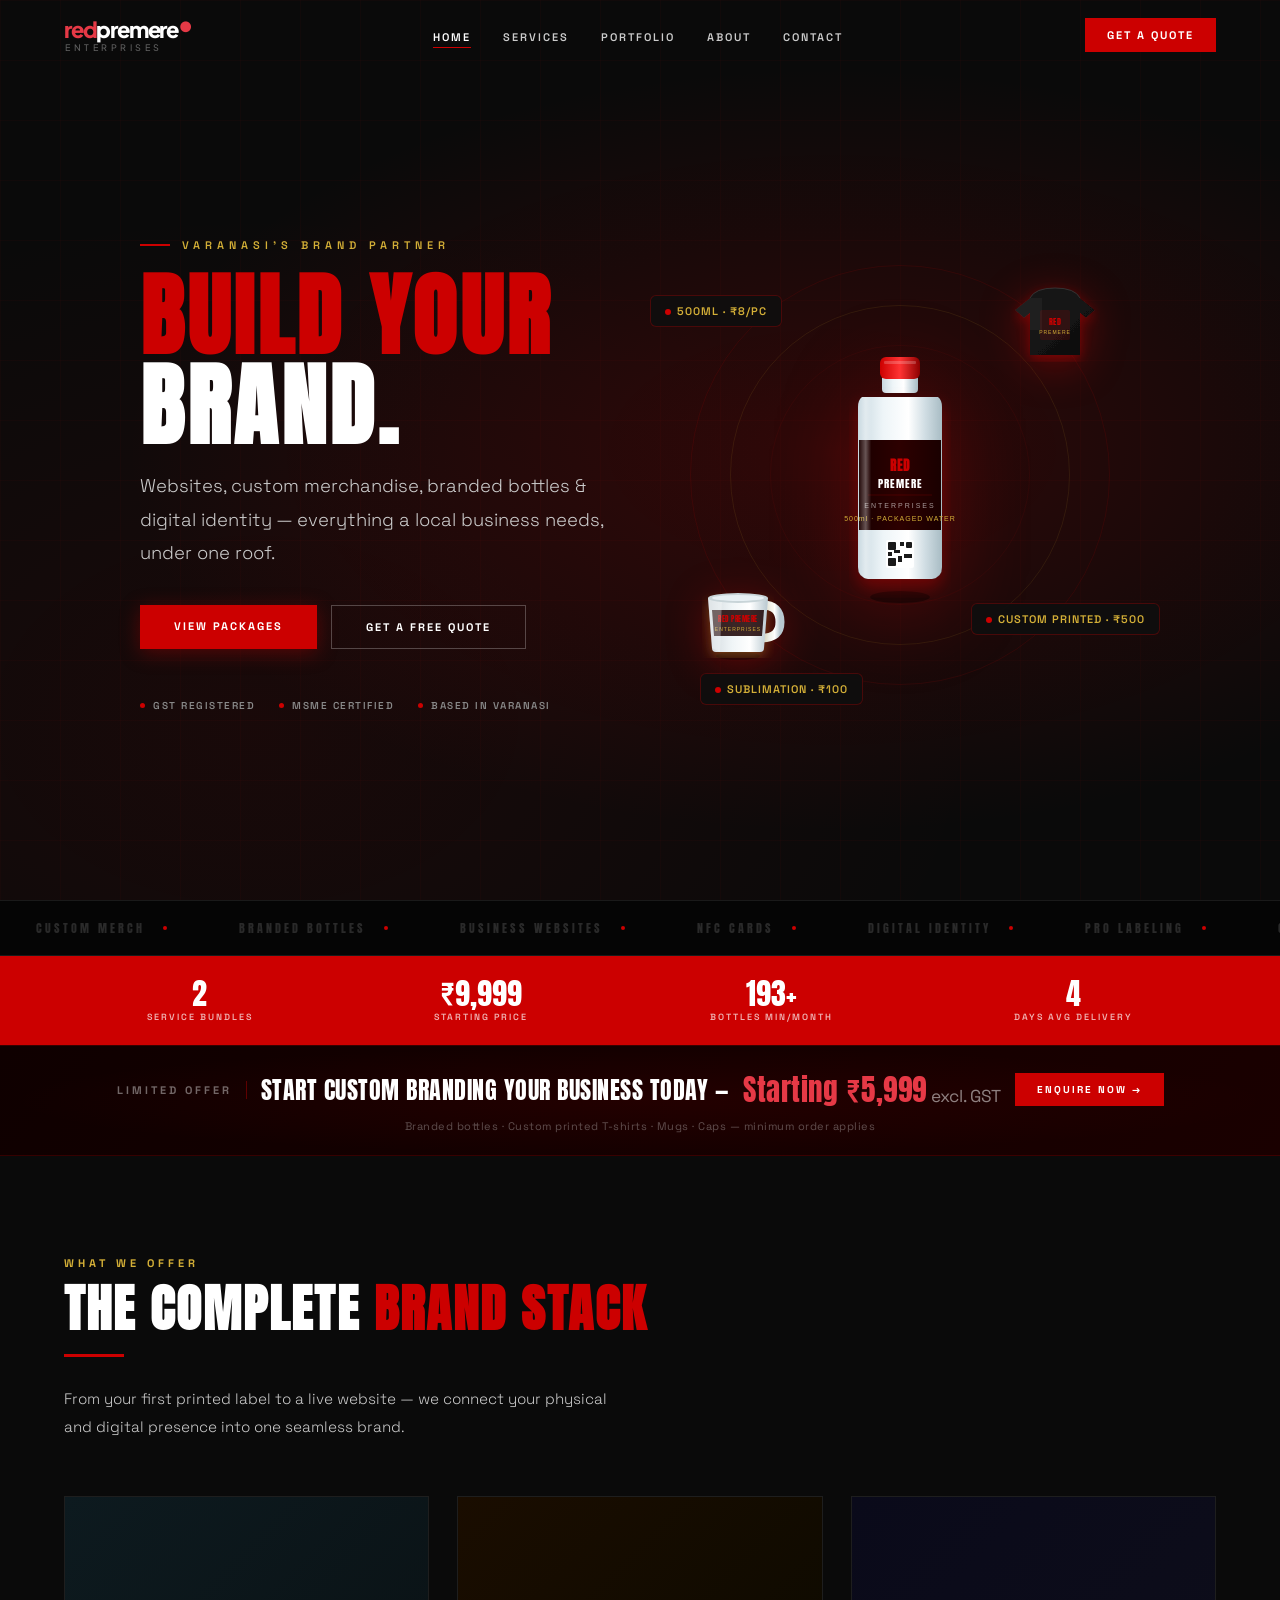
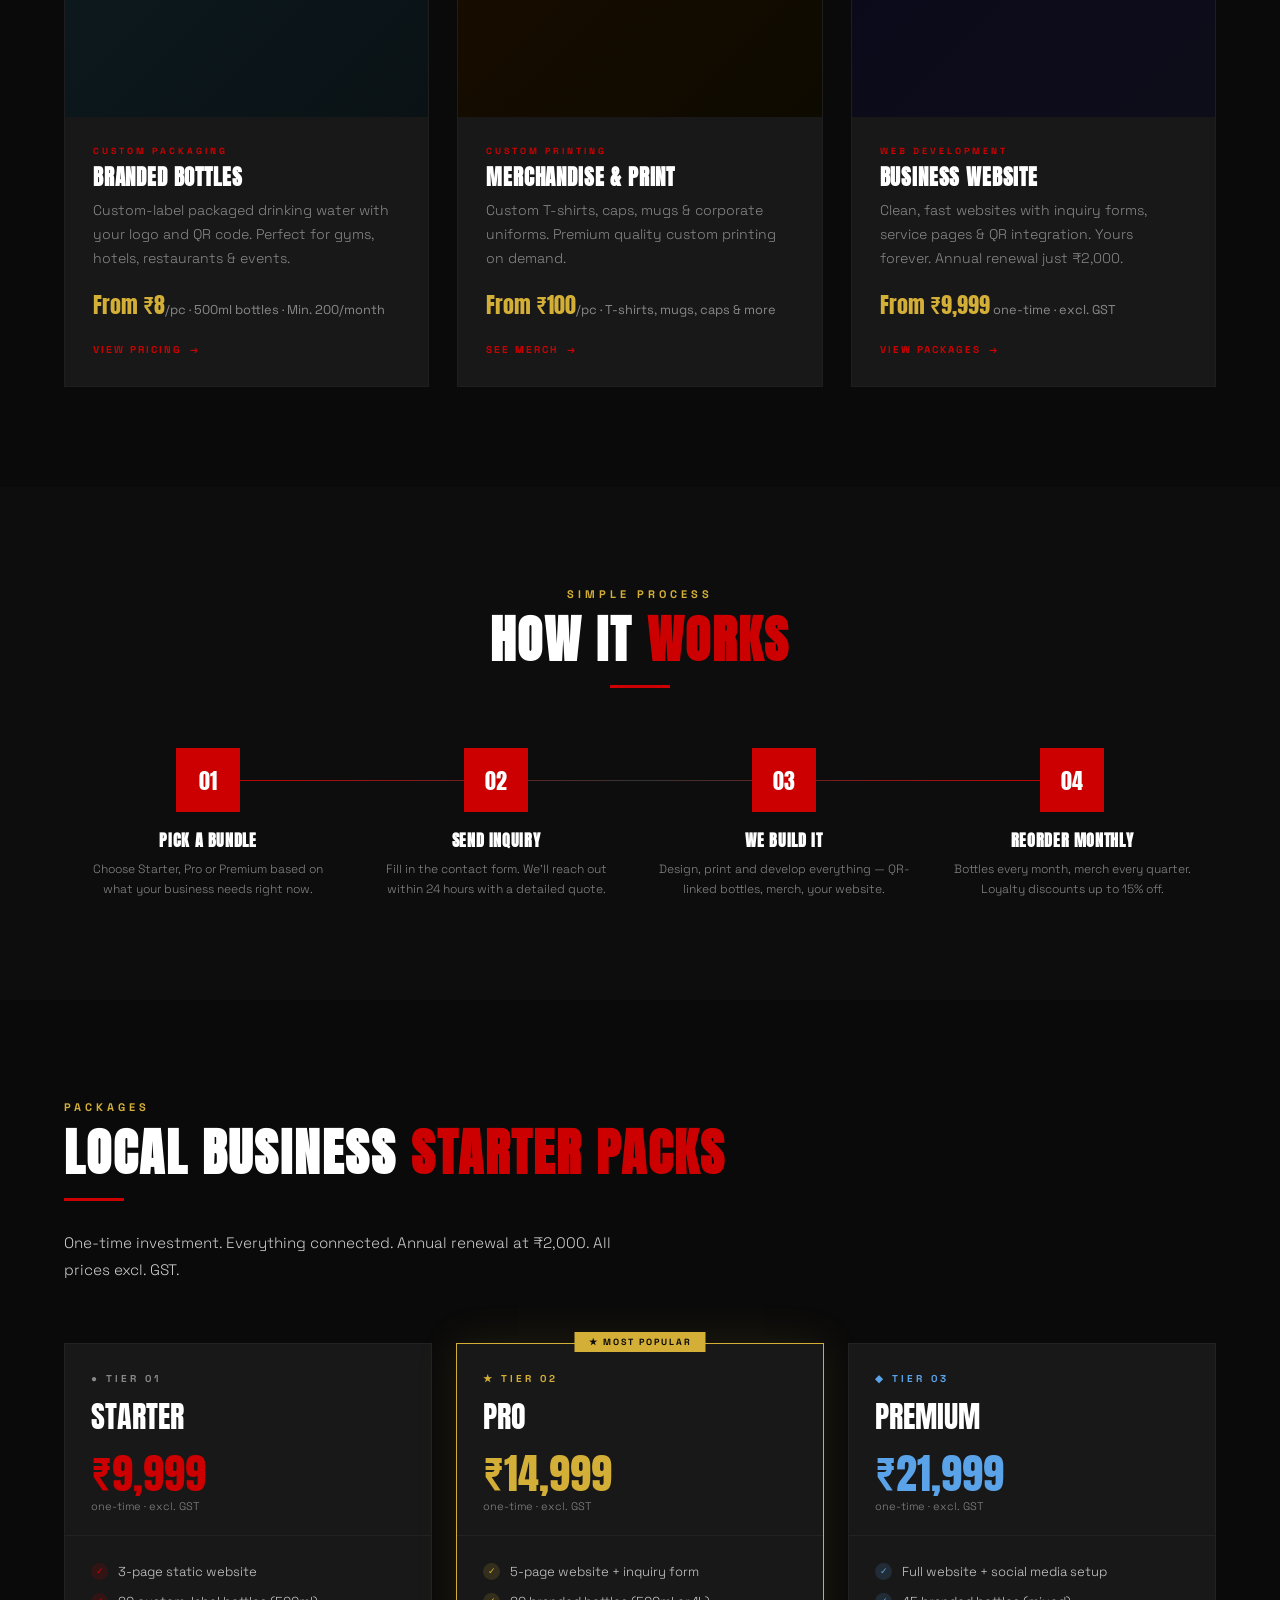
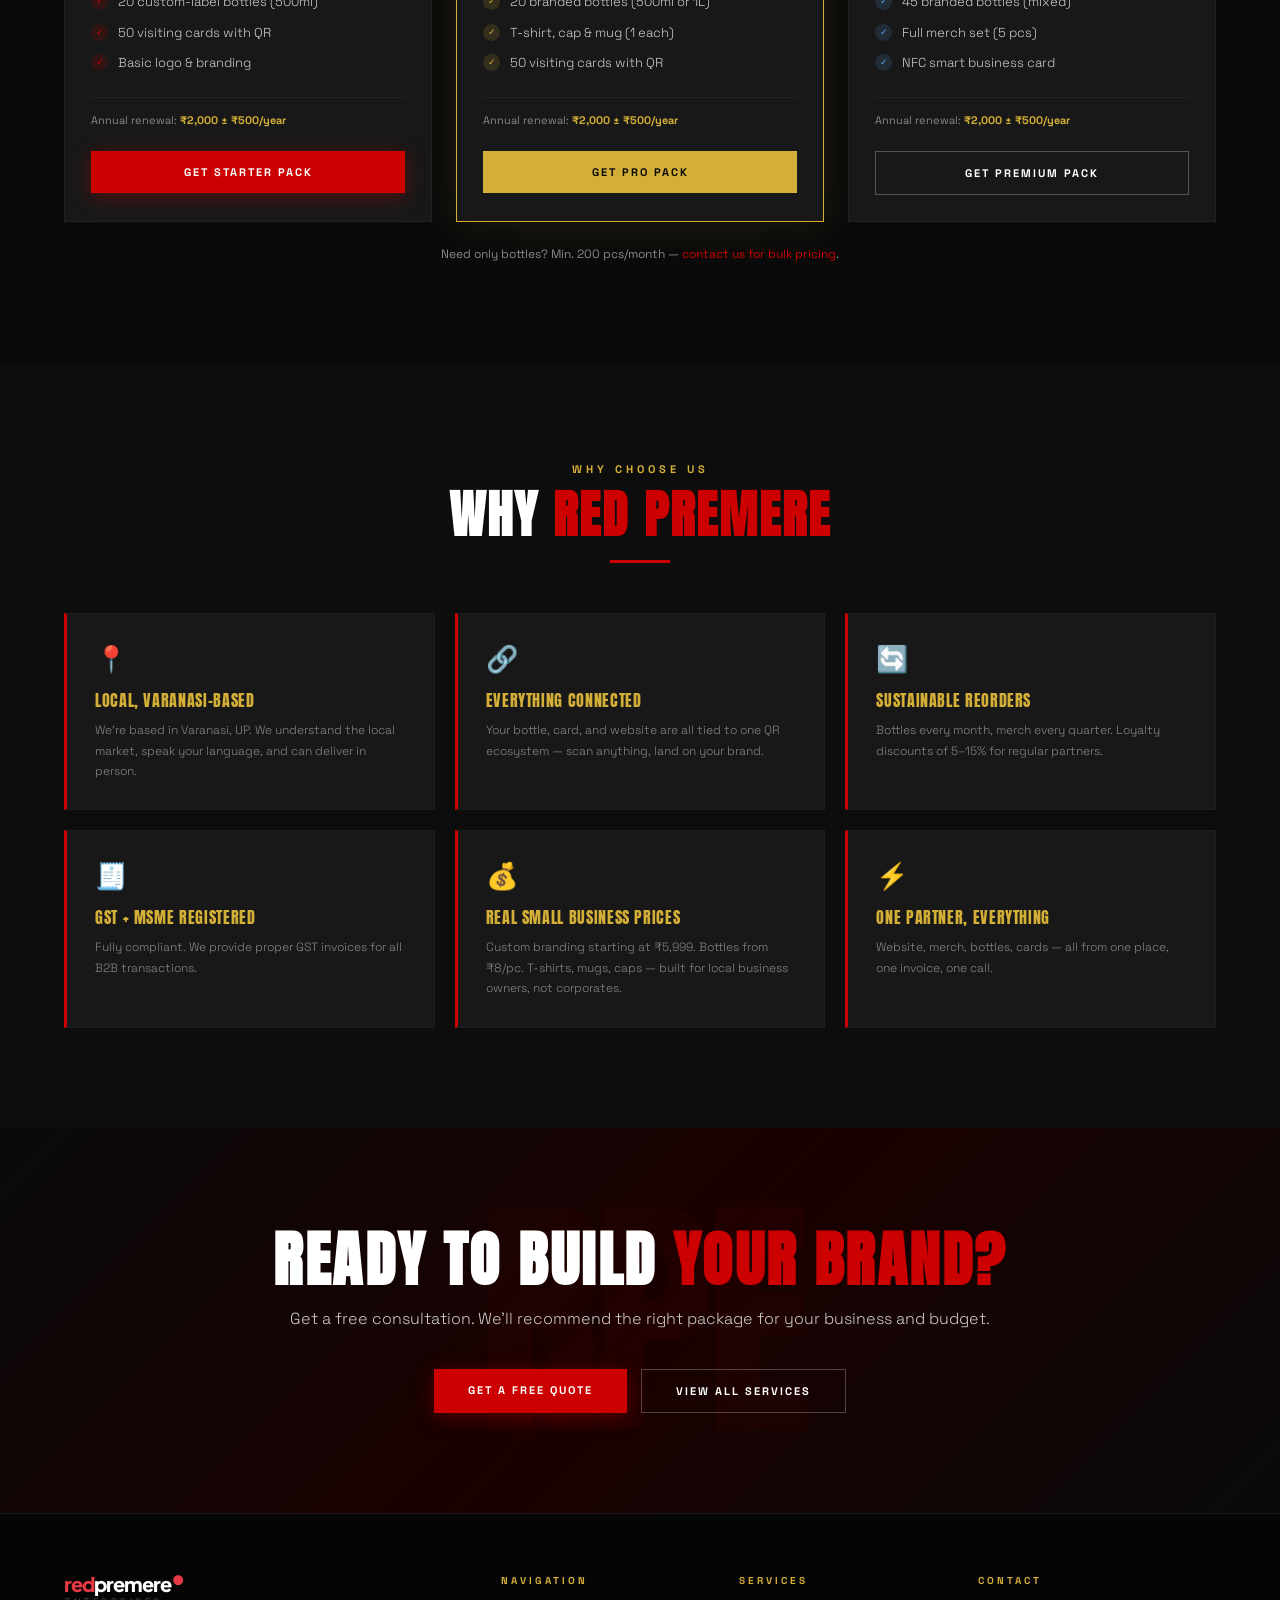
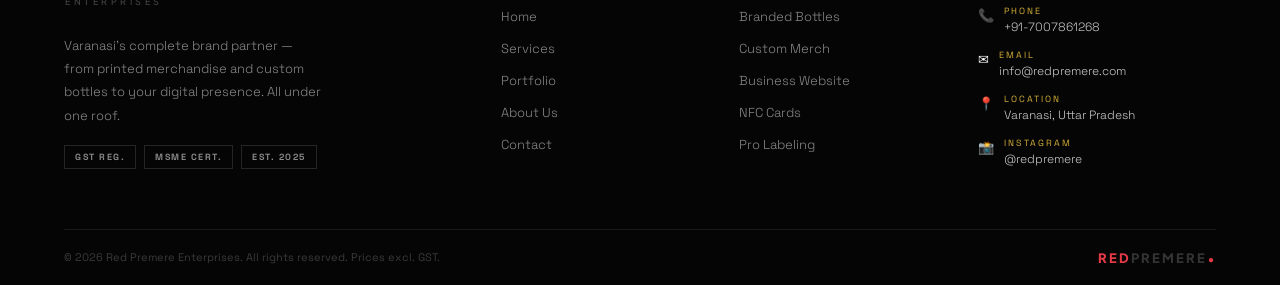
==== commit 86a10c15: "update 07052026_1829" ====
--- a/index.html
+++ b/index.html
@@ -5,6 +5,9 @@
 <meta name="viewport" content="width=device-width, initial-scale=1.0">
 <meta name="description" content="Red Premere Enterprises — Varanasi's complete brand partner. Custom merchandise, branded bottles, digital identity & business websites for local businesses.">
 <title>Red Premere Enterprises | Brand Solutions, Varanasi</title>
+  <link rel="icon" type="image/svg+xml" href="assets/favicon.svg">
+  <link rel="alternate icon" href="favicon.ico">
+  <link rel="apple-touch-icon" href="assets/favicon.png">
 <link rel="stylesheet" href="css/style.css">
 <style>
 /* ── HERO ── */
@@ -254,7 +257,7 @@
               </defs>
               <path d="M 20 18 L 5 30 L 14 38 L 20 33 L 20 75 L 70 75 L 70 33 L 76 38 L 85 30 L 70 18 Q 65 8 45 8 Q 25 8 20 18 Z" fill="url(#tshirtGrad)" filter="url(#tshirtGlow)"/>
               <path d="M 20 18 Q 25 8 45 8 Q 65 8 70 18" fill="none" stroke="#333" stroke-width="1"/>
-              <!-- DTF print area -->
+              <!-- custom printed area -->
               <rect x="30" y="30" width="30" height="30" rx="2" fill="rgba(204,0,0,0.15)"/>
               <text x="45" y="45" text-anchor="middle" fill="#CC0000" font-family="Anton,sans-serif" font-size="8" letter-spacing="0.5">RED</text>
               <text x="45" y="54" text-anchor="middle" fill="#D4AF37" font-family="Arial,sans-serif" font-size="5" letter-spacing="1">PREMERE</text>
@@ -296,7 +299,7 @@
 
         <!-- Floating labels -->
         <div class="showcase-label label-bottle"><span class="label-dot"></span>500ml · ₹8/pc</div>
-        <div class="showcase-label label-tshirt"><span class="label-dot"></span>DTF Print · ₹500</div>
+        <div class="showcase-label label-tshirt"><span class="label-dot"></span>Custom Printed · ₹500</div>
         <div class="showcase-label label-mug"><span class="label-dot"></span>Sublimation · ₹100</div>
       </div>
 
@@ -335,6 +338,22 @@
       <div class="stat-item"><div class="stat-number" data-count="200">0</div><div class="stat-label">Bottles Min/Month</div></div>
       <div class="stat-item"><div class="stat-number" data-count="5">0</div><div class="stat-label">Days Avg Delivery</div></div>
     </div>
+  </div>
+</div>
+
+
+<!-- CATCHY HOOK STRIP -->
+<div style="background:linear-gradient(135deg,#0f0000,#1a0000);border-top:1px solid rgba(204,0,0,.2);border-bottom:1px solid rgba(204,0,0,.2);padding:22px 0;text-align:center;position:relative;overflow:hidden;">
+  <div style="position:absolute;inset:0;background:radial-gradient(ellipse at center,rgba(204,0,0,.08),transparent 70%);"></div>
+  <div class="container" style="position:relative;z-index:1;">
+    <div style="display:flex;align-items:center;justify-content:center;gap:14px;flex-wrap:wrap;">
+      <span style="font-size:11px;font-weight:700;letter-spacing:3px;text-transform:uppercase;color:rgba(255,255,255,.4);">Limited Offer</span>
+      <div style="width:1px;height:18px;background:rgba(204,0,0,.4);"></div>
+      <span style="font-family:'Anton',sans-serif;font-size:clamp(1rem,2.5vw,1.5rem);color:#fff;letter-spacing:.5px;text-transform:uppercase;">Start Custom Branding Your Business Today —</span>
+      <span style="font-family:'Anton',sans-serif;font-size:clamp(1.2rem,3vw,1.8rem);color:#E63946;letter-spacing:.5px;">Starting ₹5,999<span style="font-size:60%;color:rgba(255,255,255,.5);font-family:'Space Grotesk',sans-serif;font-weight:400;letter-spacing:0;"> excl. GST</span></span>
+      <a href="contact.html" style="background:#CC0000;color:#fff;font-size:10px;font-weight:700;letter-spacing:2px;text-transform:uppercase;padding:10px 22px;text-decoration:none;flex-shrink:0;transition:background .25s;" onmouseover="this.style.background='#ff2020'" onmouseout="this.style.background='#CC0000'">Enquire Now →</a>
+    </div>
+    <p style="font-size:11px;color:rgba(255,255,255,.3);margin-top:8px;letter-spacing:.5px;">Branded bottles · Custom printed T-shirts · Mugs · Caps — minimum order applies</p>
   </div>
 </div>
 
@@ -391,7 +410,7 @@
           <span class="svc-card-tag">Custom Packaging</span>
           <h3 class="svc-card-title">Branded Bottles</h3>
           <p class="svc-card-desc">Custom-label packaged drinking water with your logo and QR code. Perfect for gyms, hotels, restaurants & events.</p>
-          <div class="svc-card-price">₹8<span>/pc (500ml) · ₹15/pc (1L)</span></div>
+          <div class="svc-card-price">From ₹8<span>/pc · 500ml bottles · Min. 200/month</span></div>
           <a href="services.html" class="svc-card-link">View pricing</a>
         </div>
       </div>
@@ -410,7 +429,7 @@
             <!-- T-shirt -->
             <path d="M 36 32 L 8 52 L 22 68 L 36 58 L 36 138 L 124 138 L 124 58 L 138 68 L 152 52 L 124 32 Q 116 12 80 12 Q 44 12 36 32 Z" fill="url(#tGrad)" filter="url(#tGlow2)"/>
             <path d="M 36 32 Q 44 12 80 12 Q 116 12 124 32" fill="none" stroke="#2a2a2a" stroke-width="1.5"/>
-            <!-- DTF print area -->
+            <!-- custom printed area -->
             <rect x="52" y="50" width="56" height="56" rx="4" fill="rgba(204,0,0,0.12)" stroke="rgba(204,0,0,0.2)" stroke-width="1"/>
             <text x="80" y="74" text-anchor="middle" fill="#E63946" font-family="'Plus Jakarta Sans',Arial,sans-serif" font-size="10" font-weight="800" letter-spacing="-0.5">red</text>
             <text x="80" y="87" text-anchor="middle" fill="#ffffff" font-family="'Plus Jakarta Sans',Arial,sans-serif" font-size="7" font-weight="600" letter-spacing="3">PREMERE</text>
@@ -421,10 +440,10 @@
           </svg>
         </div>
         <div class="svc-card-body">
-          <span class="svc-card-tag">DTF & Sublimation</span>
+          <span class="svc-card-tag">Custom Printing</span>
           <h3 class="svc-card-title">Merchandise & Print</h3>
-          <p class="svc-card-desc">Custom T-shirts, caps, mugs & corporate uniforms. Premium quality DTF and sublimation printing on demand.</p>
-          <div class="svc-card-price">₹100<span>–₹500 / piece</span></div>
+          <p class="svc-card-desc">Custom T-shirts, caps, mugs & corporate uniforms. Premium quality custom printing on demand.</p>
+          <div class="svc-card-price">From ₹100<span>/pc · T-shirts, mugs, caps & more</span></div>
           <a href="services.html" class="svc-card-link">See merch</a>
         </div>
       </div>
@@ -476,7 +495,7 @@
           <span class="svc-card-tag">Web Development</span>
           <h3 class="svc-card-title">Business Website</h3>
           <p class="svc-card-desc">Clean, fast websites with inquiry forms, service pages & QR integration. Yours forever. Annual renewal just ₹2,000.</p>
-          <div class="svc-card-price">₹9,999<span> one-time · excl. GST</span></div>
+          <div class="svc-card-price">From ₹9,999<span> one-time · excl. GST</span></div>
           <a href="services.html" class="svc-card-link">View packages</a>
         </div>
       </div>
@@ -585,7 +604,7 @@
       <div class="why-card" data-fade data-delay="2"><div class="why-card-icon">🔗</div><div class="why-card-title">Everything Connected</div><p class="why-card-text">Your bottle, card, and website are all tied to one QR ecosystem — scan anything, land on your brand.</p></div>
       <div class="why-card" data-fade data-delay="3"><div class="why-card-icon">🔄</div><div class="why-card-title">Sustainable Reorders</div><p class="why-card-text">Bottles every month, merch every quarter. Loyalty discounts of 5–15% for regular partners.</p></div>
       <div class="why-card" data-fade data-delay="4"><div class="why-card-icon">🧾</div><div class="why-card-title">GST + MSME Registered</div><p class="why-card-text">Fully compliant. We provide proper GST invoices for all B2B transactions.</p></div>
-      <div class="why-card" data-fade data-delay="5"><div class="why-card-icon">💰</div><div class="why-card-title">Real Small Business Prices</div><p class="why-card-text">₹9,999 for a full brand pack. Bottles at ₹8/pc. Built for local business owners, not corporates.</p></div>
+      <div class="why-card" data-fade data-delay="5"><div class="why-card-icon">💰</div><div class="why-card-title">Real Small Business Prices</div><p class="why-card-text">Custom branding starting at ₹5,999. Bottles from ₹8/pc. T-shirts, mugs, caps — built for local business owners, not corporates.</p></div>
       <div class="why-card" data-fade data-delay="6"><div class="why-card-icon">⚡</div><div class="why-card-title">One Partner, Everything</div><p class="why-card-text">Website, merch, bottles, cards — all from one place, one invoice, one call.</p></div>
     </div>
   </div>
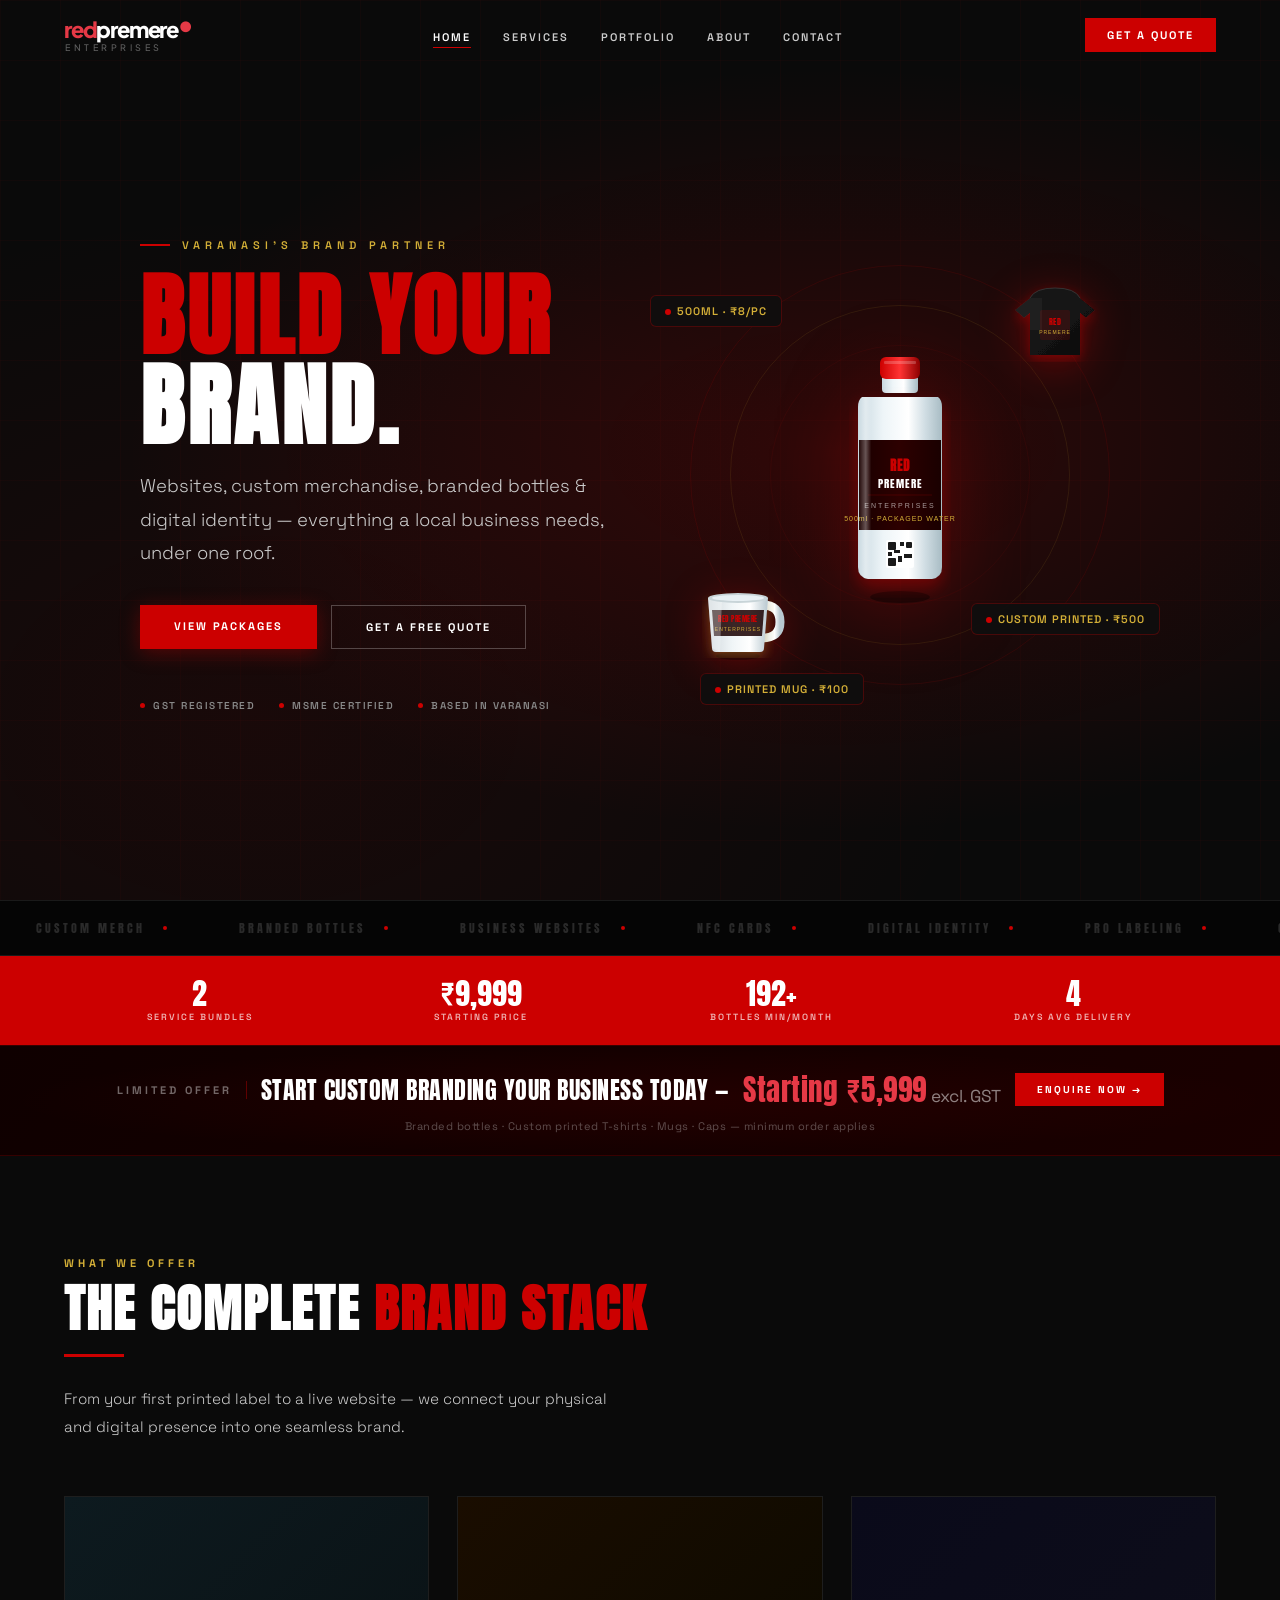
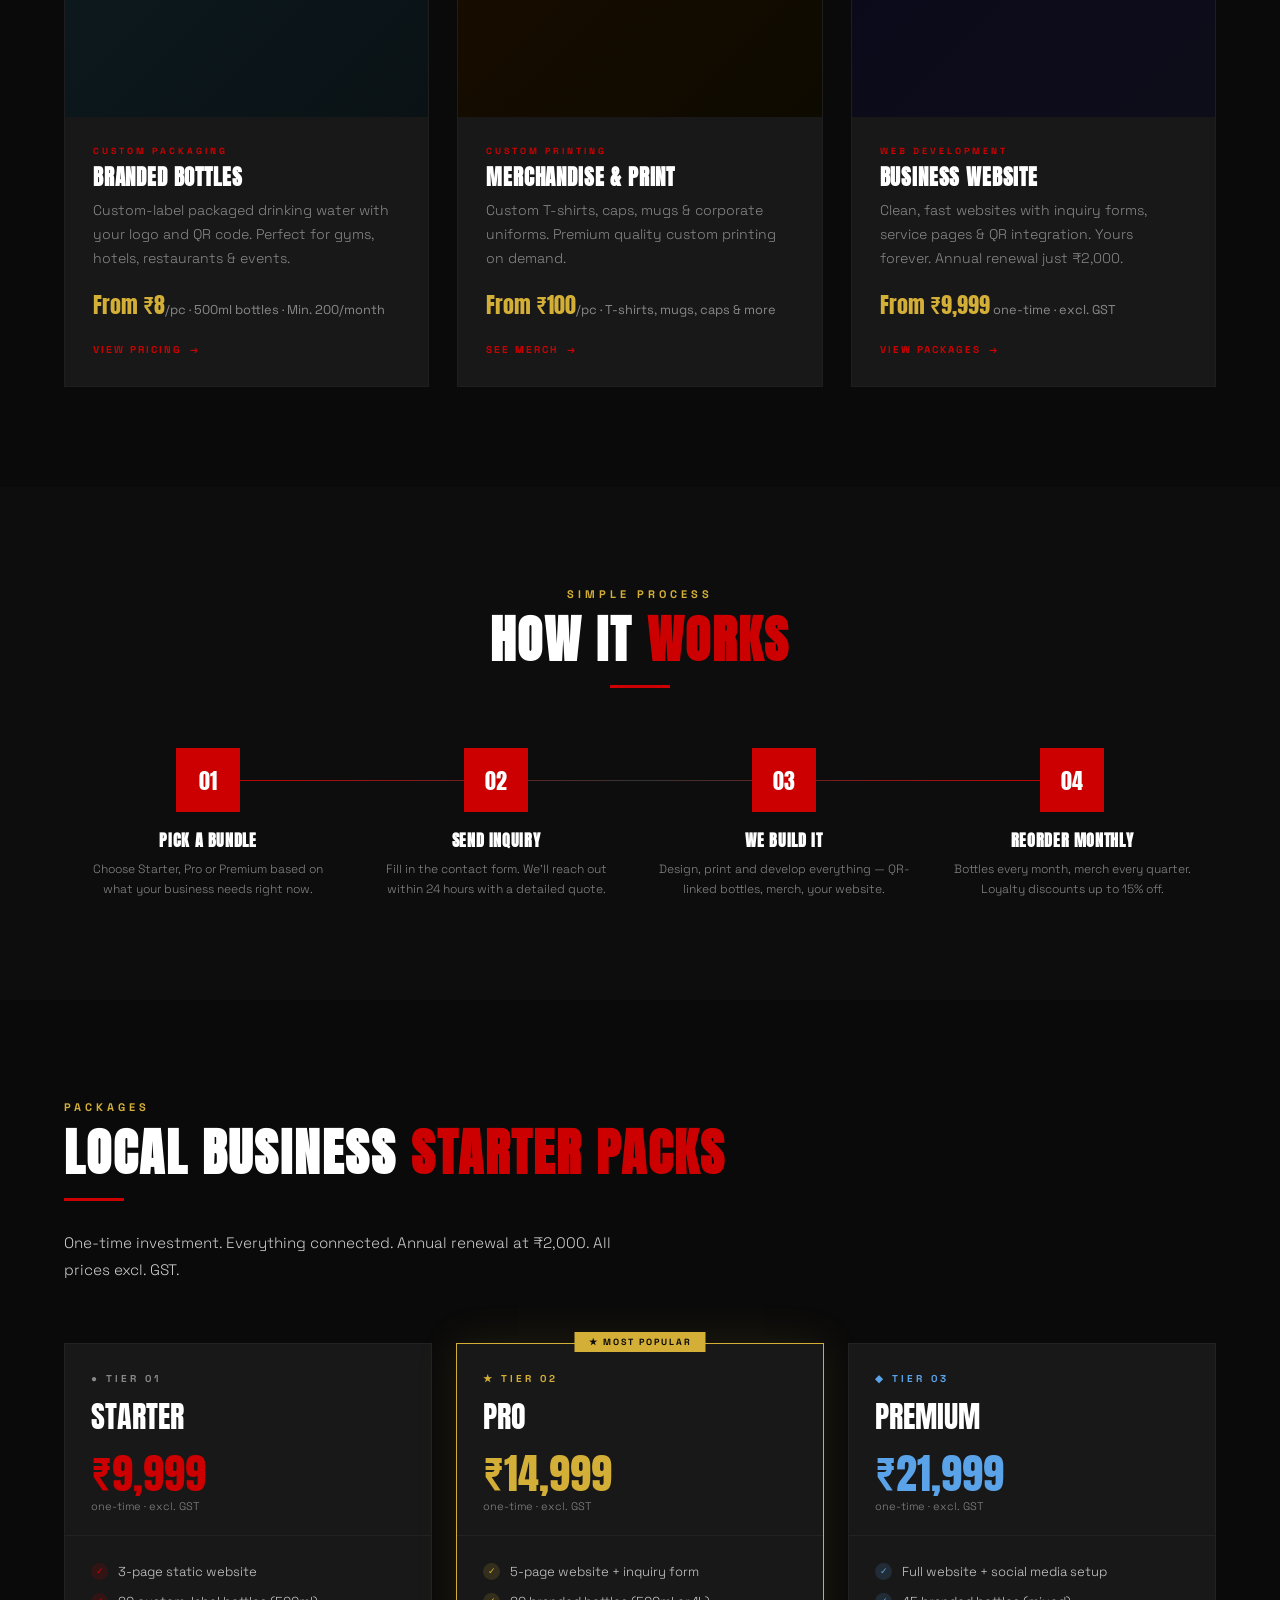
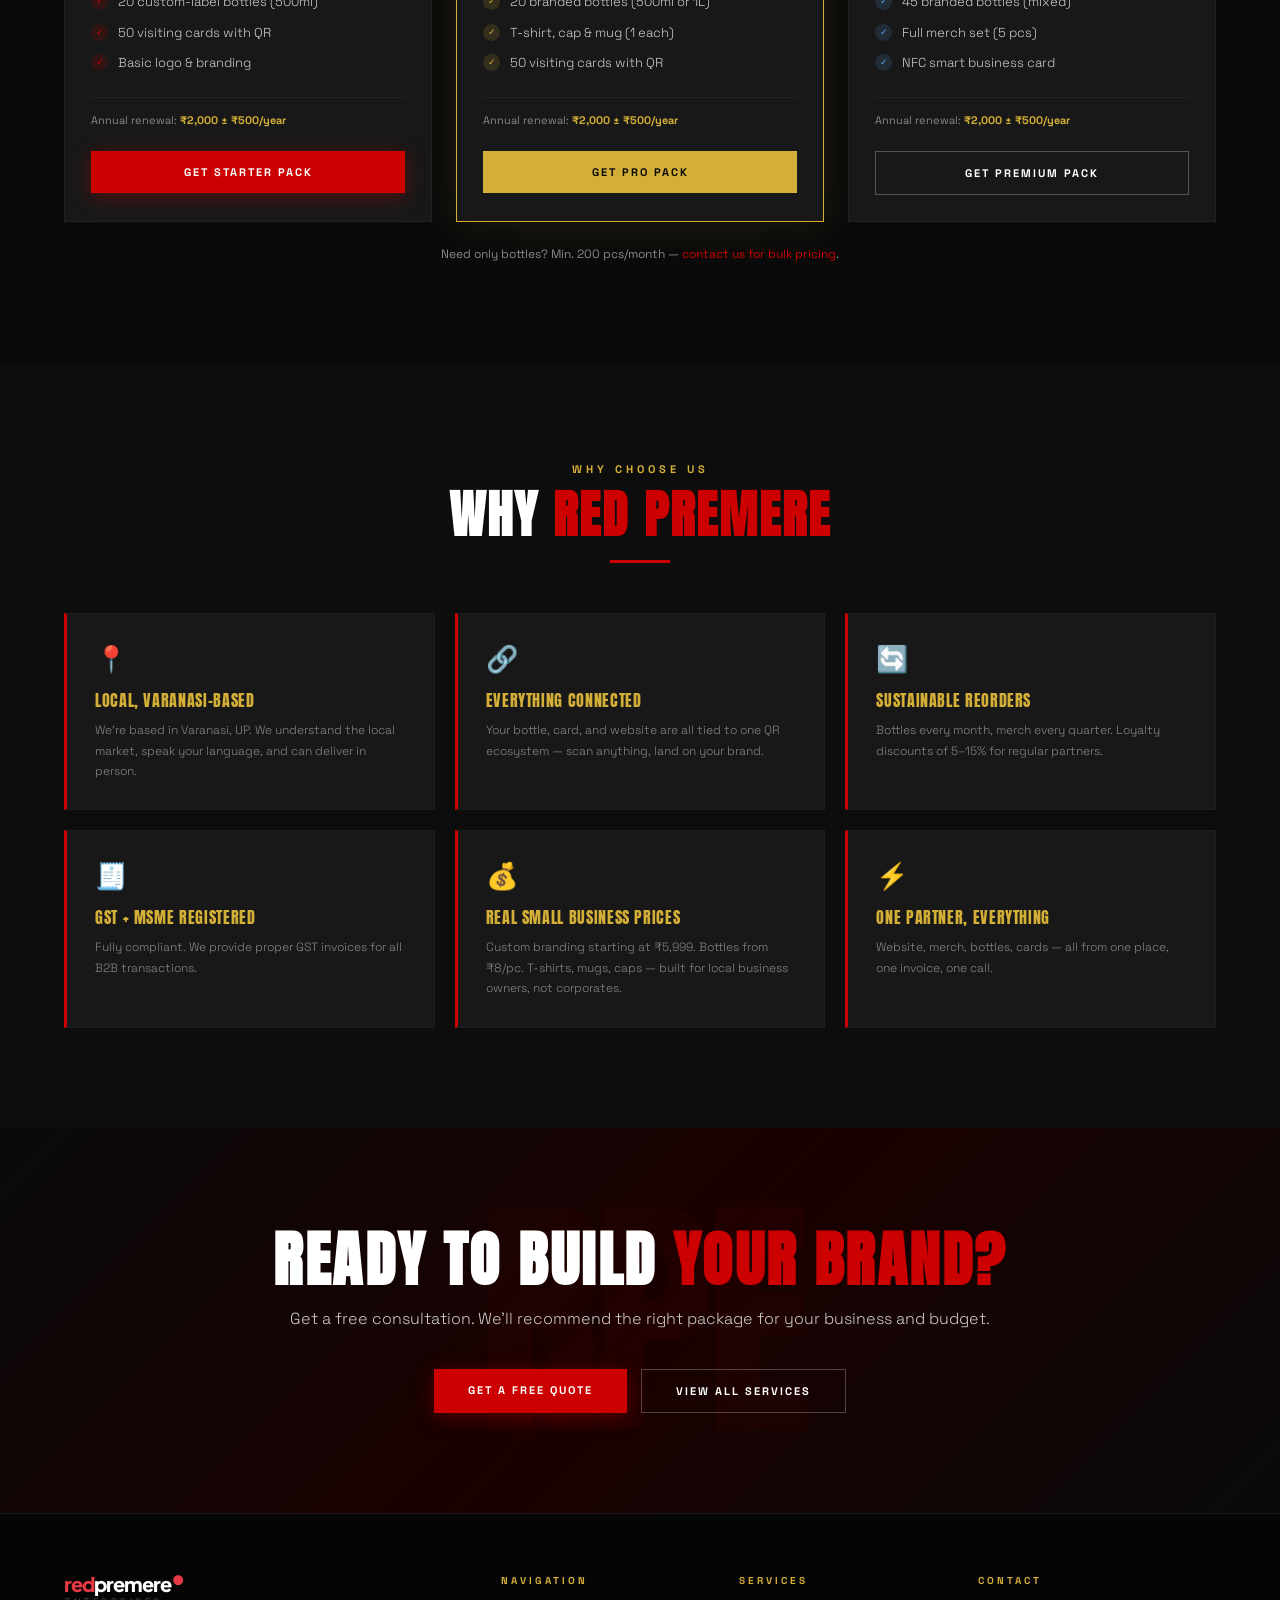
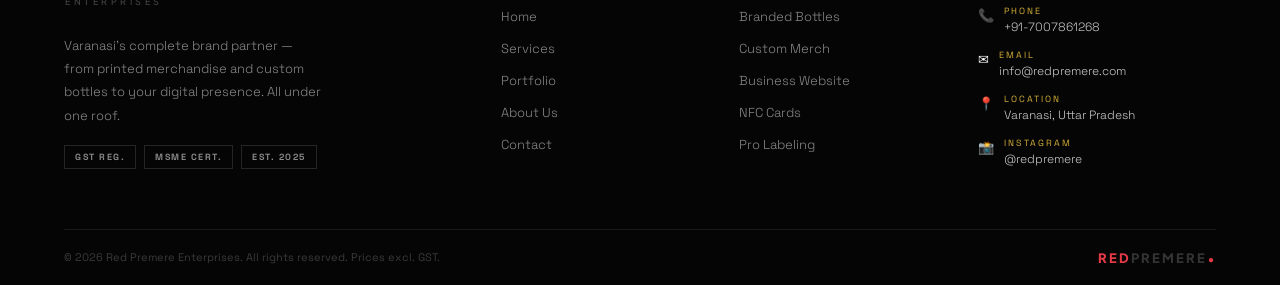
==== commit 6be7c436: "update 07052026_1834" ====
--- a/index.html
+++ b/index.html
@@ -300,7 +300,7 @@
         <!-- Floating labels -->
         <div class="showcase-label label-bottle"><span class="label-dot"></span>500ml · ₹8/pc</div>
         <div class="showcase-label label-tshirt"><span class="label-dot"></span>Custom Printed · ₹500</div>
-        <div class="showcase-label label-mug"><span class="label-dot"></span>Sublimation · ₹100</div>
+        <div class="showcase-label label-mug"><span class="label-dot"></span>Printed Mug · ₹100</div>
       </div>
 
     </div>
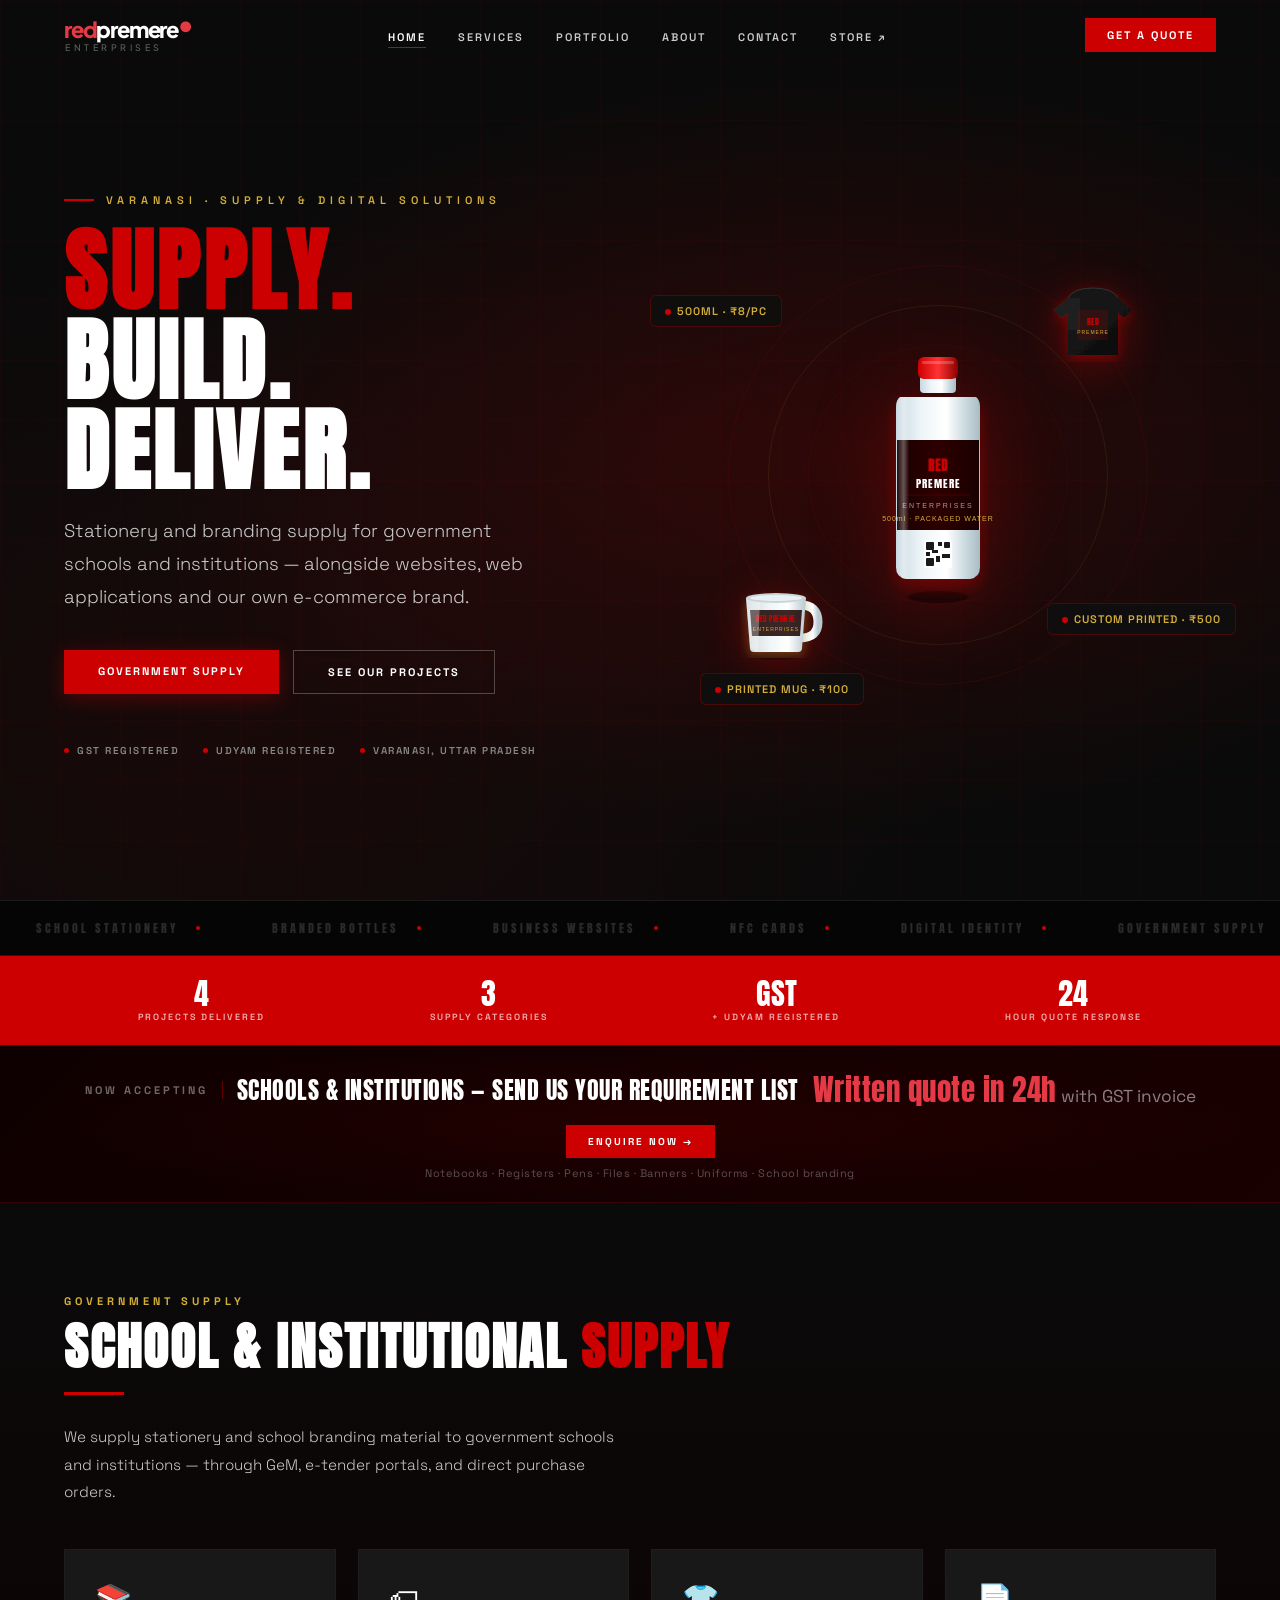
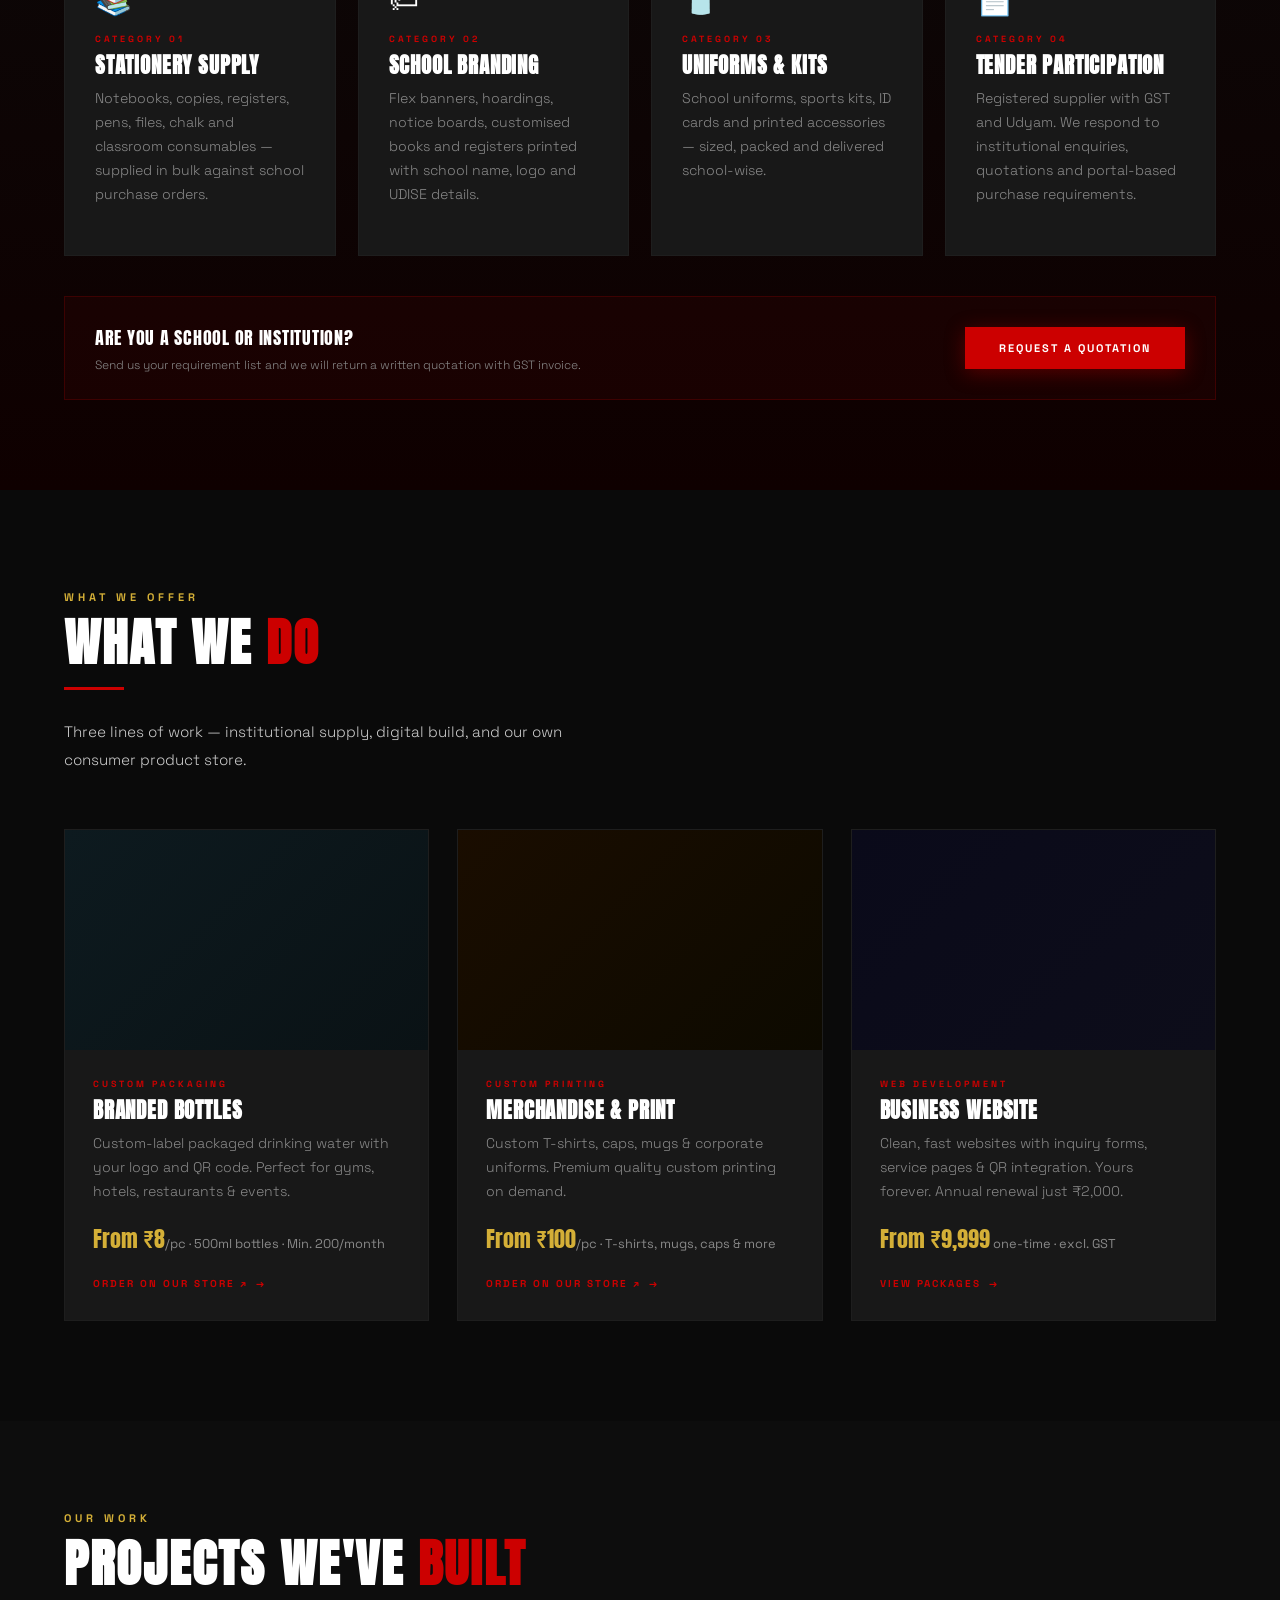
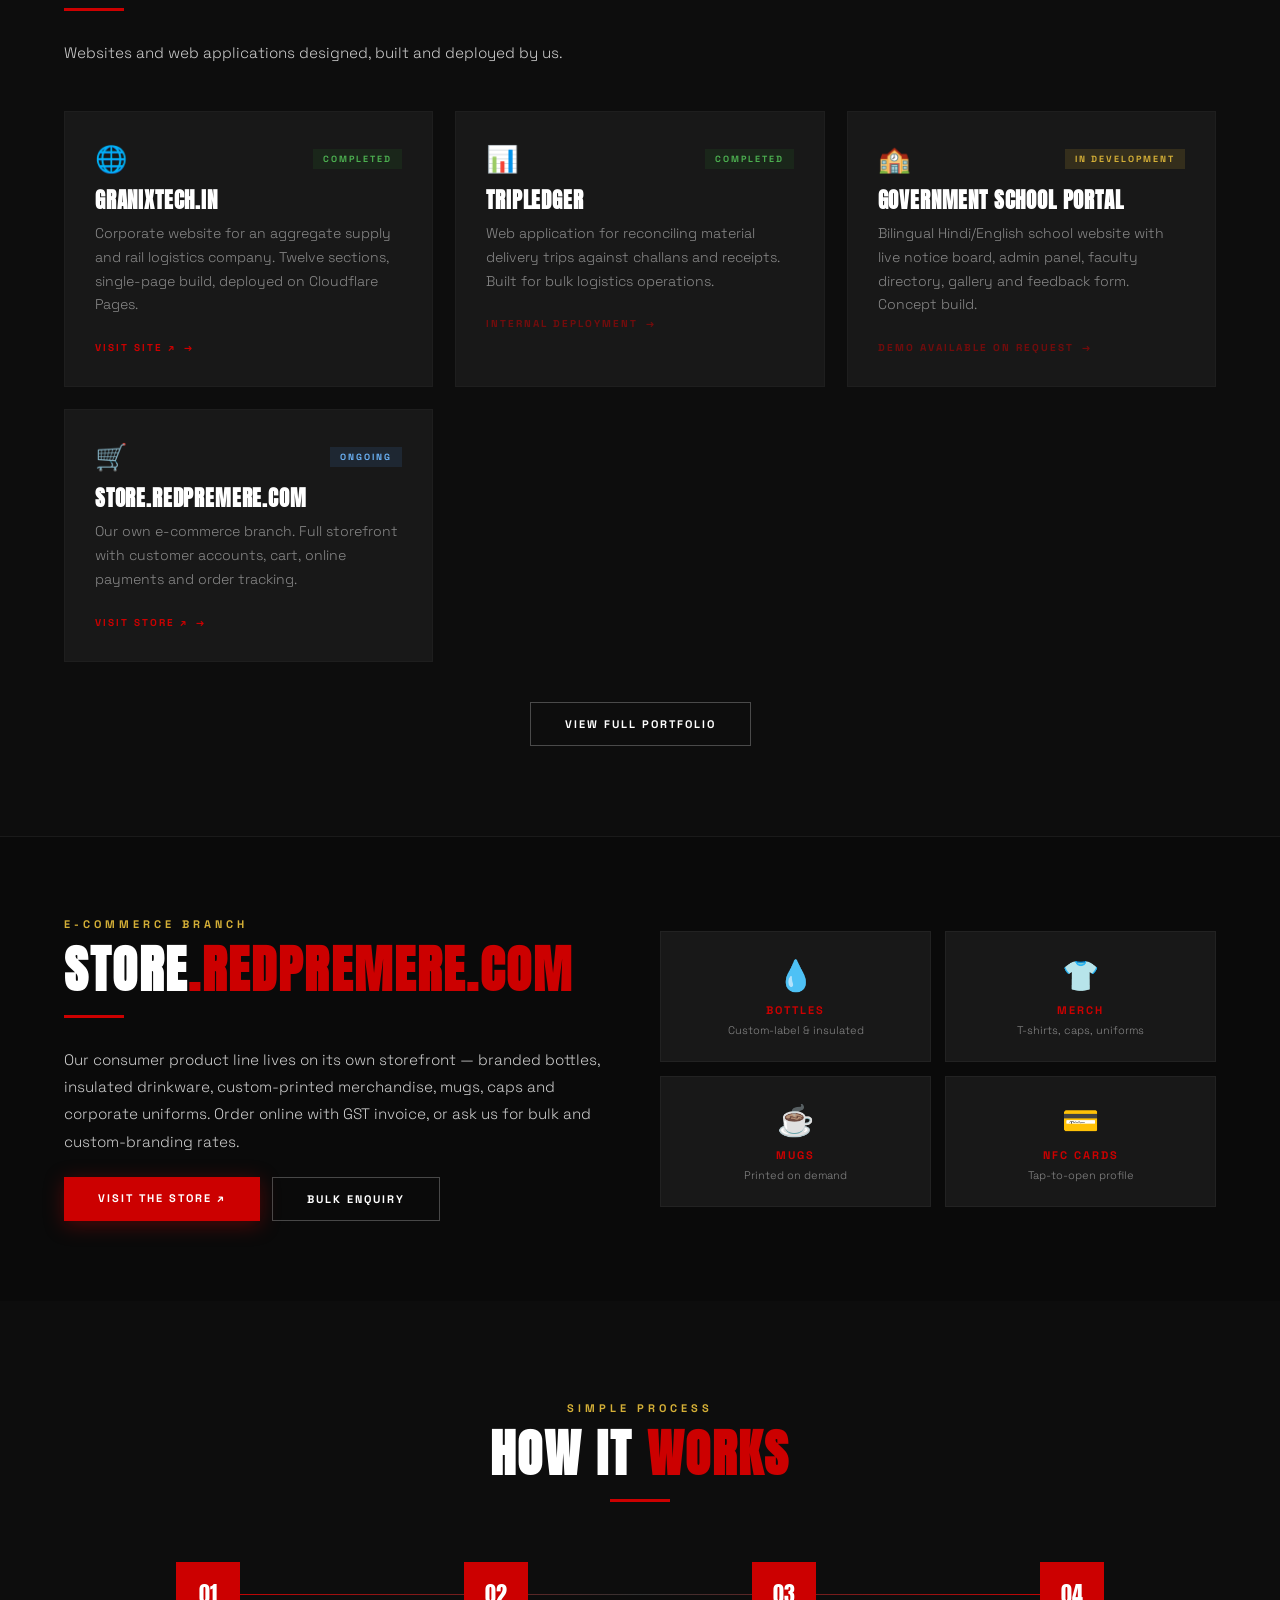
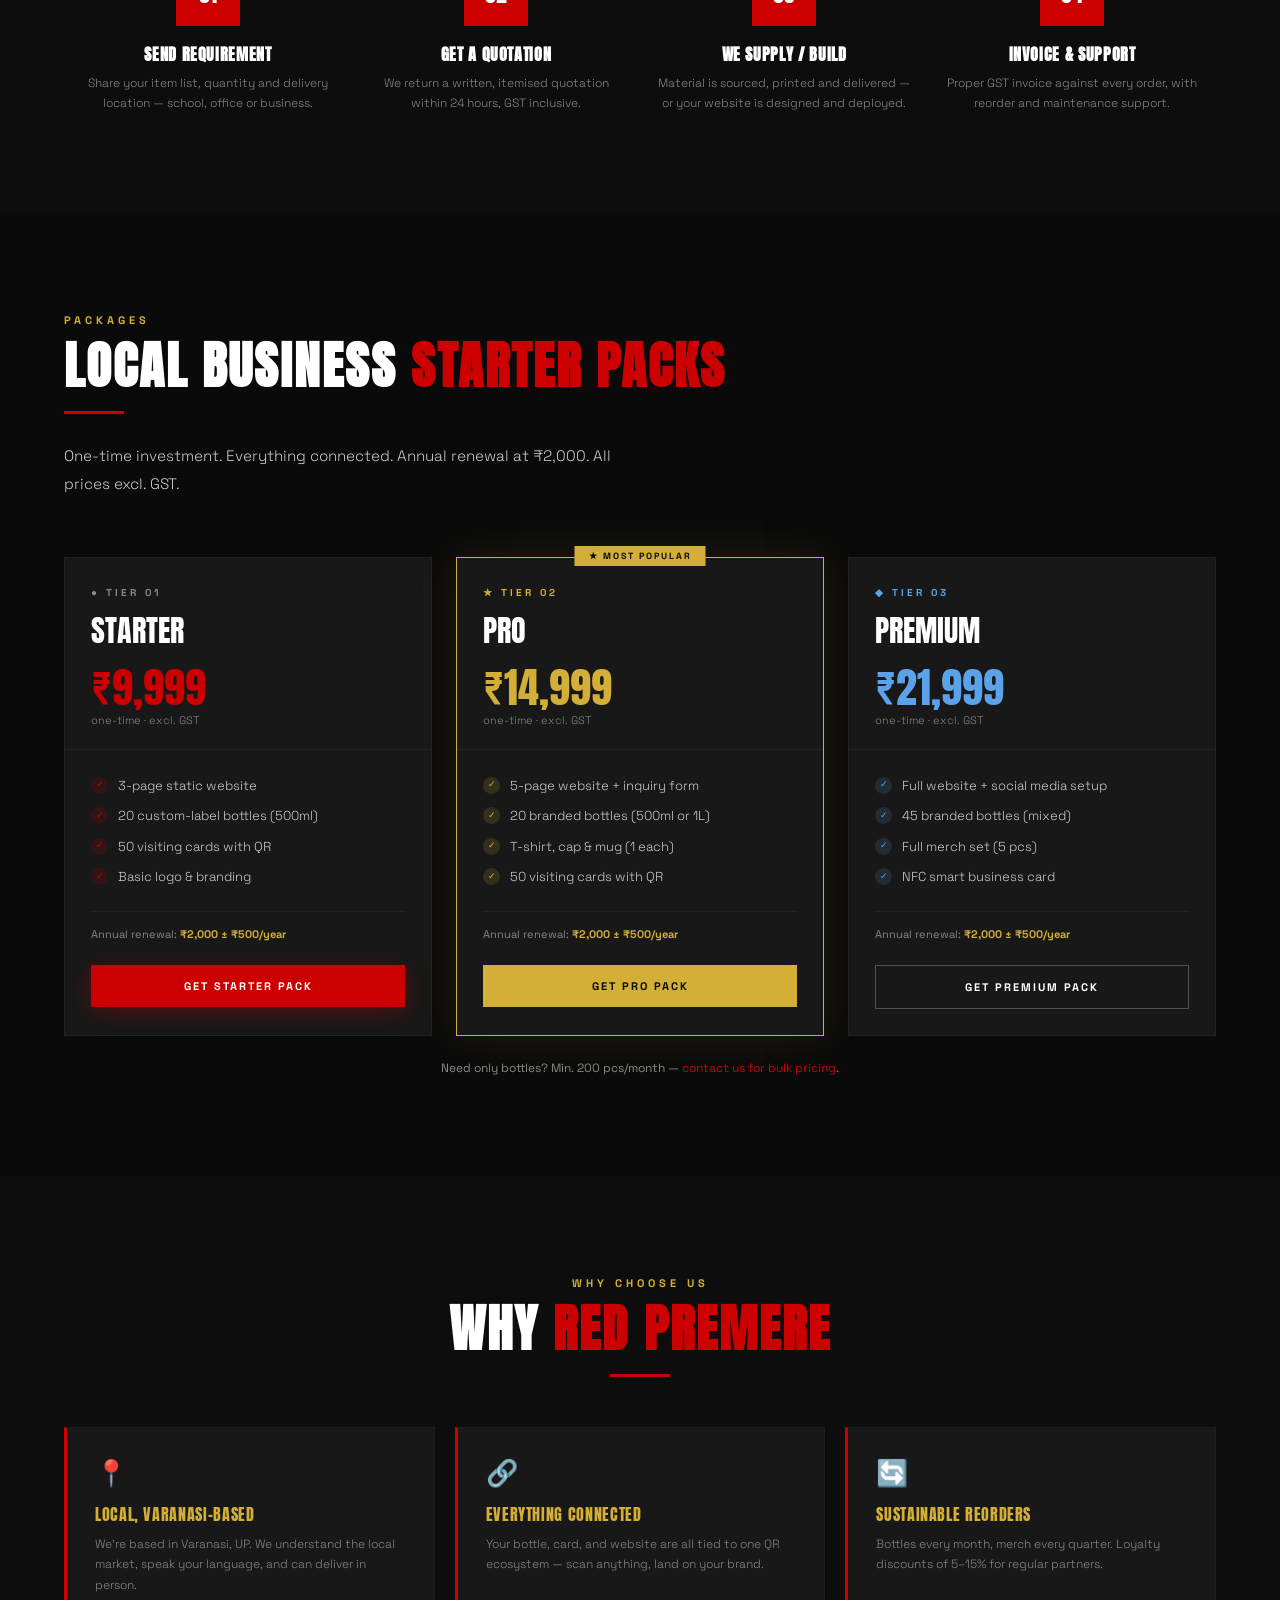
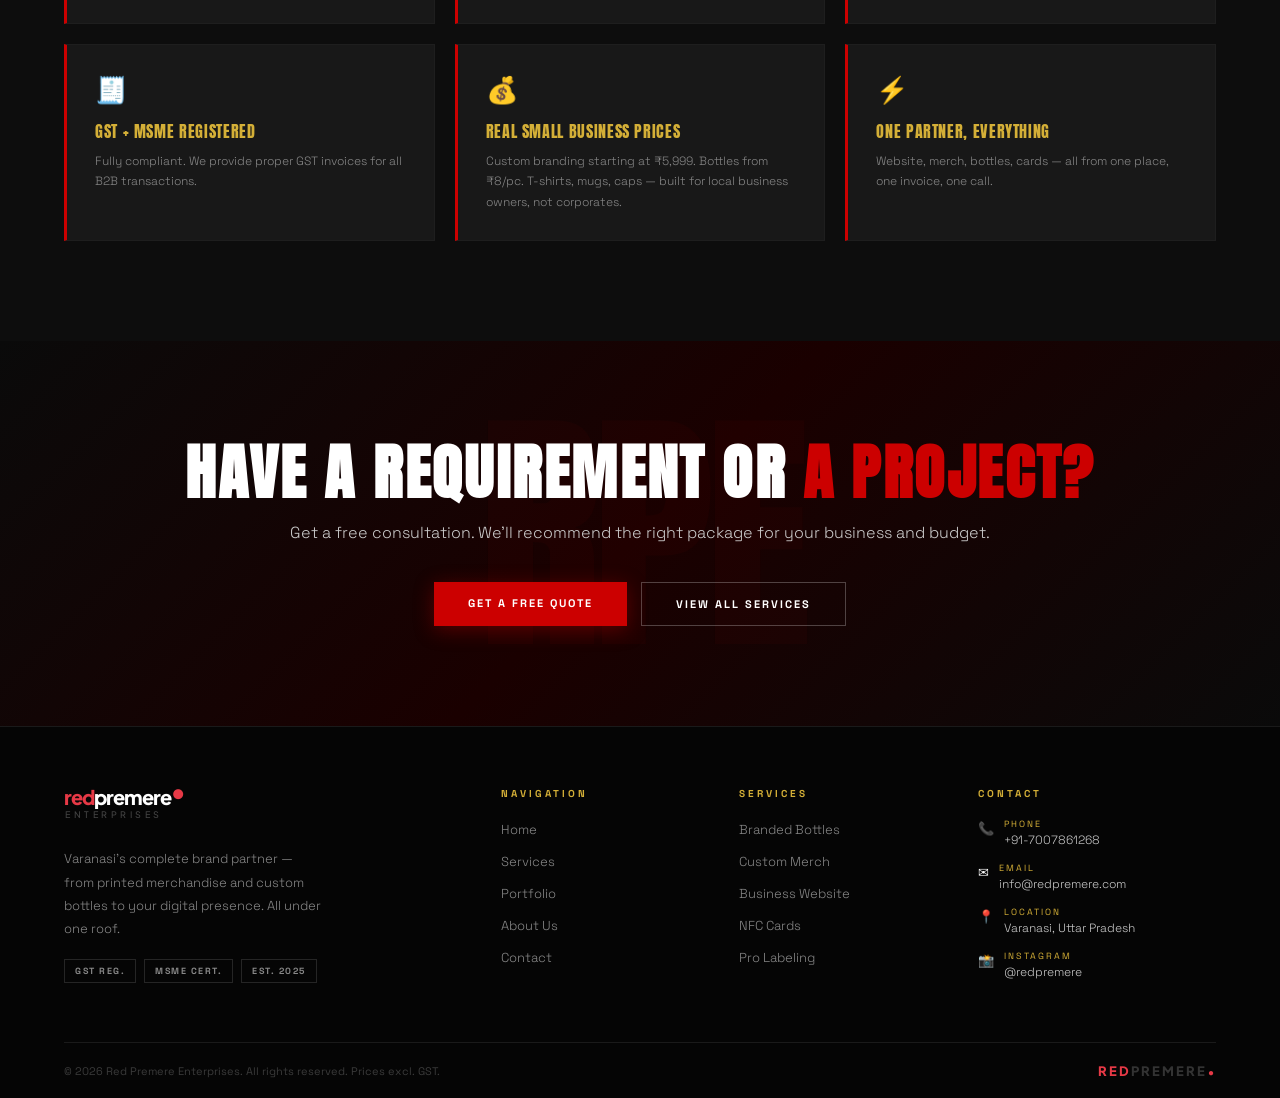
==== commit e6616aeb: "update 19082026_1910" ====
--- a/index.html
+++ b/index.html
@@ -3,8 +3,8 @@
 <head>
 <meta charset="UTF-8">
 <meta name="viewport" content="width=device-width, initial-scale=1.0">
-<meta name="description" content="Red Premere Enterprises — Varanasi's complete brand partner. Custom merchandise, branded bottles, digital identity & business websites for local businesses.">
-<title>Red Premere Enterprises | Brand Solutions, Varanasi</title>
+<meta name="description" content="Red Premere Enterprises, Varanasi — government school supply, stationery and institutional branding, plus website and web application development. GST and Udyam registered.">
+<title>Red Premere Enterprises | Government Supply &amp; Digital Solutions, Varanasi</title>
   <link rel="icon" type="image/svg+xml" href="assets/favicon.svg">
   <link rel="alternate icon" href="favicon.ico">
   <link rel="apple-touch-icon" href="assets/favicon.png">
@@ -135,6 +135,7 @@
       <li><a href="portfolio.html" class="nav-link">Portfolio</a></li>
       <li><a href="about.html" class="nav-link">About</a></li>
       <li><a href="contact.html" class="nav-link">Contact</a></li>
+      <li><a href="https://store.redpremere.com" class="nav-link" target="_blank" rel="noopener">Store &#8599;</a></li>
     </ul>
     <a href="contact.html" class="nav-cta">Get a Quote</a>
     <button class="nav-hamburger" aria-label="Menu"><span></span><span></span><span></span></button>
@@ -146,6 +147,7 @@
   <a href="portfolio.html" class="nav-link">Portfolio</a>
   <a href="about.html" class="nav-link">About</a>
   <a href="contact.html" class="nav-link">Contact</a>
+  <a href="https://store.redpremere.com" class="nav-link" target="_blank" rel="noopener">Store &#8599;</a>
   <a href="contact.html" class="btn btn-red nav-cta">Get a Quote</a>
 </div>
 
@@ -161,20 +163,20 @@
 
       <!-- LEFT: TEXT -->
       <div class="hero-content">
-        <div class="hero-eyebrow">Varanasi's Brand Partner</div>
+        <div class="hero-eyebrow">Varanasi &middot; Supply &amp; Digital Solutions</div>
         <h1 class="hero-title">
-          <span class="line-red">Build Your</span>
-          <span class="line-white">Brand.</span>
+          <span class="line-red">Supply.</span>
+          <span class="line-white">Build. Deliver.</span>
         </h1>
-        <p class="hero-subtitle">Websites, custom merchandise, branded bottles & digital identity — everything a local business needs, under one roof.</p>
+        <p class="hero-subtitle">Stationery and branding supply for government schools and institutions &mdash; alongside websites, web applications and our own e-commerce brand.</p>
         <div class="hero-buttons">
-          <a href="services.html" class="btn btn-red">View Packages</a>
-          <a href="contact.html" class="btn btn-outline">Get a Free Quote</a>
+          <a href="#govt-supply" class="btn btn-red">Government Supply</a>
+          <a href="portfolio.html" class="btn btn-outline">See Our Projects</a>
         </div>
         <div class="hero-trust">
           <div class="hero-trust-item"><div class="hero-trust-dot"></div>GST Registered</div>
-          <div class="hero-trust-item"><div class="hero-trust-dot"></div>MSME Certified</div>
-          <div class="hero-trust-item"><div class="hero-trust-dot"></div>Based in Varanasi</div>
+          <div class="hero-trust-item"><div class="hero-trust-dot"></div>Udyam Registered</div>
+          <div class="hero-trust-item"><div class="hero-trust-dot"></div>Varanasi, Uttar Pradesh</div>
         </div>
       </div>
 
@@ -310,22 +312,22 @@
 <!-- MARQUEE -->
 <div class="marquee-outer">
   <div class="marquee-track">
-    <div class="marquee-item"><span>Custom Merch</span><span class="marquee-dot"></span></div>
+    <div class="marquee-item"><span>School Stationery</span><span class="marquee-dot"></span></div>
     <div class="marquee-item"><span>Branded Bottles</span><span class="marquee-dot"></span></div>
     <div class="marquee-item"><span>Business Websites</span><span class="marquee-dot"></span></div>
     <div class="marquee-item"><span>NFC Cards</span><span class="marquee-dot"></span></div>
     <div class="marquee-item"><span>Digital Identity</span><span class="marquee-dot"></span></div>
-    <div class="marquee-item"><span>Pro Labeling</span><span class="marquee-dot"></span></div>
+    <div class="marquee-item"><span>Government Supply</span><span class="marquee-dot"></span></div>
     <div class="marquee-item"><span>Corporate Uniforms</span><span class="marquee-dot"></span></div>
-    <div class="marquee-item"><span>QR Ecosystems</span><span class="marquee-dot"></span></div>
-    <div class="marquee-item"><span>Custom Merch</span><span class="marquee-dot"></span></div>
+    <div class="marquee-item"><span>Web Applications</span><span class="marquee-dot"></span></div>
+    <div class="marquee-item"><span>School Stationery</span><span class="marquee-dot"></span></div>
     <div class="marquee-item"><span>Branded Bottles</span><span class="marquee-dot"></span></div>
     <div class="marquee-item"><span>Business Websites</span><span class="marquee-dot"></span></div>
     <div class="marquee-item"><span>NFC Cards</span><span class="marquee-dot"></span></div>
     <div class="marquee-item"><span>Digital Identity</span><span class="marquee-dot"></span></div>
-    <div class="marquee-item"><span>Pro Labeling</span><span class="marquee-dot"></span></div>
+    <div class="marquee-item"><span>Government Supply</span><span class="marquee-dot"></span></div>
     <div class="marquee-item"><span>Corporate Uniforms</span><span class="marquee-dot"></span></div>
-    <div class="marquee-item"><span>QR Ecosystems</span><span class="marquee-dot"></span></div>
+    <div class="marquee-item"><span>Web Applications</span><span class="marquee-dot"></span></div>
   </div>
 </div>
 
@@ -333,10 +335,10 @@
 <div class="stats-bar">
   <div class="container">
     <div class="stats-inner">
-      <div class="stat-item"><div class="stat-number" data-count="3">0</div><div class="stat-label">Service Bundles</div></div>
-      <div class="stat-item"><div class="stat-number">₹9,999</div><div class="stat-label">Starting Price</div></div>
-      <div class="stat-item"><div class="stat-number" data-count="200">0</div><div class="stat-label">Bottles Min/Month</div></div>
-      <div class="stat-item"><div class="stat-number" data-count="5">0</div><div class="stat-label">Days Avg Delivery</div></div>
+      <div class="stat-item"><div class="stat-number" data-count="4">0</div><div class="stat-label">Projects Delivered</div></div>
+      <div class="stat-item"><div class="stat-number" data-count="3">0</div><div class="stat-label">Supply Categories</div></div>
+      <div class="stat-item"><div class="stat-number">GST</div><div class="stat-label">+ Udyam Registered</div></div>
+      <div class="stat-item"><div class="stat-number" data-count="24">0</div><div class="stat-label">Hour Quote Response</div></div>
     </div>
   </div>
 </div>
@@ -347,24 +349,77 @@
   <div style="position:absolute;inset:0;background:radial-gradient(ellipse at center,rgba(204,0,0,.08),transparent 70%);"></div>
   <div class="container" style="position:relative;z-index:1;">
     <div style="display:flex;align-items:center;justify-content:center;gap:14px;flex-wrap:wrap;">
-      <span style="font-size:11px;font-weight:700;letter-spacing:3px;text-transform:uppercase;color:rgba(255,255,255,.4);">Limited Offer</span>
+      <span style="font-size:11px;font-weight:700;letter-spacing:3px;text-transform:uppercase;color:rgba(255,255,255,.4);">Now Accepting</span>
       <div style="width:1px;height:18px;background:rgba(204,0,0,.4);"></div>
-      <span style="font-family:'Anton',sans-serif;font-size:clamp(1rem,2.5vw,1.5rem);color:#fff;letter-spacing:.5px;text-transform:uppercase;">Start Custom Branding Your Business Today —</span>
-      <span style="font-family:'Anton',sans-serif;font-size:clamp(1.2rem,3vw,1.8rem);color:#E63946;letter-spacing:.5px;">Starting ₹5,999<span style="font-size:60%;color:rgba(255,255,255,.5);font-family:'Space Grotesk',sans-serif;font-weight:400;letter-spacing:0;"> excl. GST</span></span>
+      <span style="font-family:'Anton',sans-serif;font-size:clamp(1rem,2.5vw,1.5rem);color:#fff;letter-spacing:.5px;text-transform:uppercase;">Schools &amp; institutions &mdash; send us your requirement list</span>
+      <span style="font-family:'Anton',sans-serif;font-size:clamp(1.2rem,3vw,1.8rem);color:#E63946;letter-spacing:.5px;">Written quote in 24h<span style="font-size:60%;color:rgba(255,255,255,.5);font-family:'Space Grotesk',sans-serif;font-weight:400;letter-spacing:0;"> with GST invoice</span></span>
       <a href="contact.html" style="background:#CC0000;color:#fff;font-size:10px;font-weight:700;letter-spacing:2px;text-transform:uppercase;padding:10px 22px;text-decoration:none;flex-shrink:0;transition:background .25s;" onmouseover="this.style.background='#ff2020'" onmouseout="this.style.background='#CC0000'">Enquire Now →</a>
     </div>
-    <p style="font-size:11px;color:rgba(255,255,255,.3);margin-top:8px;letter-spacing:.5px;">Branded bottles · Custom printed T-shirts · Mugs · Caps — minimum order applies</p>
+    <p style="font-size:11px;color:rgba(255,255,255,.3);margin-top:8px;letter-spacing:.5px;">Notebooks &middot; Registers &middot; Pens &middot; Files &middot; Banners &middot; Uniforms &middot; School branding</p>
   </div>
 </div>
+
+
+<!-- ═══ GOVERNMENT SUPPLY & E-TENDER ═══ -->
+<section id="govt-supply" style="padding:90px 0;background:linear-gradient(180deg,#0a0a0a,#0f0000);border-top:1px solid rgba(204,0,0,.15);">
+  <div class="container">
+    <div data-fade>
+      <span class="section-eyebrow">Government Supply</span>
+      <h2 class="section-title">School &amp; Institutional <span>Supply</span></h2>
+      <div class="accent-line"></div>
+      <p class="section-sub">We supply stationery and school branding material to government schools and institutions — through GeM, e-tender portals, and direct purchase orders.</p>
+    </div>
+
+    <div style="display:grid;grid-template-columns:repeat(auto-fit,minmax(260px,1fr));gap:22px;margin-top:44px;">
+
+      <div class="svc-card" data-fade data-delay="1" style="padding:30px;">
+        <div style="font-size:30px;margin-bottom:14px;">&#128218;</div>
+        <span class="svc-card-tag">Category 01</span>
+        <h3 class="svc-card-title" style="margin-bottom:10px;">Stationery Supply</h3>
+        <p class="svc-card-desc">Notebooks, copies, registers, pens, files, chalk and classroom consumables — supplied in bulk against school purchase orders.</p>
+      </div>
+
+      <div class="svc-card" data-fade data-delay="2" style="padding:30px;">
+        <div style="font-size:30px;margin-bottom:14px;">&#127991;</div>
+        <span class="svc-card-tag">Category 02</span>
+        <h3 class="svc-card-title" style="margin-bottom:10px;">School Branding</h3>
+        <p class="svc-card-desc">Flex banners, hoardings, notice boards, customised books and registers printed with school name, logo and UDISE details.</p>
+      </div>
+
+      <div class="svc-card" data-fade data-delay="3" style="padding:30px;">
+        <div style="font-size:30px;margin-bottom:14px;">&#128085;</div>
+        <span class="svc-card-tag">Category 03</span>
+        <h3 class="svc-card-title" style="margin-bottom:10px;">Uniforms &amp; Kits</h3>
+        <p class="svc-card-desc">School uniforms, sports kits, ID cards and printed accessories — sized, packed and delivered school-wise.</p>
+      </div>
+
+      <div class="svc-card" data-fade data-delay="4" style="padding:30px;">
+        <div style="font-size:30px;margin-bottom:14px;">&#128196;</div>
+        <span class="svc-card-tag">Category 04</span>
+        <h3 class="svc-card-title" style="margin-bottom:10px;">Tender Participation</h3>
+        <p class="svc-card-desc">Registered supplier with GST and Udyam. We respond to institutional enquiries, quotations and portal-based purchase requirements.</p>
+      </div>
+
+    </div>
+
+    <div style="margin-top:40px;padding:26px 30px;background:rgba(204,0,0,.06);border:1px solid rgba(204,0,0,.2);display:flex;align-items:center;justify-content:space-between;gap:20px;flex-wrap:wrap;">
+      <div>
+        <div style="font-family:'Anton',sans-serif;font-size:1.15rem;color:#fff;text-transform:uppercase;letter-spacing:.04em;">Are you a school or institution?</div>
+        <p style="font-size:12px;color:var(--grey);font-weight:300;margin-top:6px;">Send us your requirement list and we will return a written quotation with GST invoice.</p>
+      </div>
+      <a href="contact.html" class="btn btn-red" style="flex-shrink:0;">Request a Quotation</a>
+    </div>
+  </div>
+</section>
 
 <!-- ═══ SERVICES SECTION ═══ -->
 <section class="services-section">
   <div class="container">
     <div data-fade>
       <span class="section-eyebrow">What We Offer</span>
-      <h2 class="section-title">The Complete <span>Brand Stack</span></h2>
+      <h2 class="section-title">What We <span>Do</span></h2>
       <div class="accent-line"></div>
-      <p class="section-sub">From your first printed label to a live website — we connect your physical and digital presence into one seamless brand.</p>
+      <p class="section-sub">Three lines of work &mdash; institutional supply, digital build, and our own consumer product store.</p>
     </div>
 
     <div class="services-grid-new">
@@ -411,7 +466,7 @@
           <h3 class="svc-card-title">Branded Bottles</h3>
           <p class="svc-card-desc">Custom-label packaged drinking water with your logo and QR code. Perfect for gyms, hotels, restaurants & events.</p>
           <div class="svc-card-price">From ₹8<span>/pc · 500ml bottles · Min. 200/month</span></div>
-          <a href="services.html" class="svc-card-link">View pricing</a>
+          <a href="https://store.redpremere.com" target="_blank" rel="noopener" class="svc-card-link">Order on our store &#8599;</a>
         </div>
       </div>
 
@@ -444,7 +499,7 @@
           <h3 class="svc-card-title">Merchandise & Print</h3>
           <p class="svc-card-desc">Custom T-shirts, caps, mugs & corporate uniforms. Premium quality custom printing on demand.</p>
           <div class="svc-card-price">From ₹100<span>/pc · T-shirts, mugs, caps & more</span></div>
-          <a href="services.html" class="svc-card-link">See merch</a>
+          <a href="https://store.redpremere.com" target="_blank" rel="noopener" class="svc-card-link">Order on our store &#8599;</a>
         </div>
       </div>
 
@@ -504,6 +559,107 @@
   </div>
 </section>
 
+
+<!-- ═══ PROJECTS ═══ -->
+<section style="padding:90px 0;background:#0d0d0d;">
+  <div class="container">
+    <div data-fade>
+      <span class="section-eyebrow">Our Work</span>
+      <h2 class="section-title">Projects We&#39;ve <span>Built</span></h2>
+      <div class="accent-line"></div>
+      <p class="section-sub">Websites and web applications designed, built and deployed by us.</p>
+    </div>
+
+    <div style="display:grid;grid-template-columns:repeat(auto-fit,minmax(280px,1fr));gap:22px;margin-top:44px;">
+
+      <div class="svc-card" data-fade data-delay="1" style="padding:30px;">
+        <div style="display:flex;align-items:center;justify-content:space-between;margin-bottom:14px;">
+          <span style="font-size:26px;">&#127760;</span>
+          <span style="font-size:9px;font-weight:700;letter-spacing:2px;text-transform:uppercase;padding:4px 10px;background:rgba(42,122,42,.15);color:#4caf50;">Completed</span>
+        </div>
+        <h3 class="svc-card-title" style="margin-bottom:10px;">granixtech.in</h3>
+        <p class="svc-card-desc">Corporate website for an aggregate supply and rail logistics company. Twelve sections, single-page build, deployed on Cloudflare Pages.</p>
+        <a href="https://granixtech.in" target="_blank" rel="noopener" class="svc-card-link">Visit site &#8599;</a>
+      </div>
+
+      <div class="svc-card" data-fade data-delay="2" style="padding:30px;">
+        <div style="display:flex;align-items:center;justify-content:space-between;margin-bottom:14px;">
+          <span style="font-size:26px;">&#128202;</span>
+          <span style="font-size:9px;font-weight:700;letter-spacing:2px;text-transform:uppercase;padding:4px 10px;background:rgba(42,122,42,.15);color:#4caf50;">Completed</span>
+        </div>
+        <h3 class="svc-card-title" style="margin-bottom:10px;">TripLedger</h3>
+        <p class="svc-card-desc">Web application for reconciling material delivery trips against challans and receipts. Built for bulk logistics operations.</p>
+        <span class="svc-card-link" style="opacity:.5;cursor:default;">Internal deployment</span>
+      </div>
+
+      <div class="svc-card" data-fade data-delay="3" style="padding:30px;">
+        <div style="display:flex;align-items:center;justify-content:space-between;margin-bottom:14px;">
+          <span style="font-size:26px;">&#127979;</span>
+          <span style="font-size:9px;font-weight:700;letter-spacing:2px;text-transform:uppercase;padding:4px 10px;background:rgba(212,175,55,.15);color:#D4AF37;">In Development</span>
+        </div>
+        <h3 class="svc-card-title" style="margin-bottom:10px;">Government School Portal</h3>
+        <p class="svc-card-desc">Bilingual Hindi/English school website with live notice board, admin panel, faculty directory, gallery and feedback form. Concept build.</p>
+        <span class="svc-card-link" style="opacity:.5;cursor:default;">Demo available on request</span>
+      </div>
+
+      <div class="svc-card" data-fade data-delay="4" style="padding:30px;">
+        <div style="display:flex;align-items:center;justify-content:space-between;margin-bottom:14px;">
+          <span style="font-size:26px;">&#128722;</span>
+          <span style="font-size:9px;font-weight:700;letter-spacing:2px;text-transform:uppercase;padding:4px 10px;background:rgba(70,130,200,.15);color:#6ab0f3;">Ongoing</span>
+        </div>
+        <h3 class="svc-card-title" style="margin-bottom:10px;">store.redpremere.com</h3>
+        <p class="svc-card-desc">Our own e-commerce branch. Full storefront with customer accounts, cart, online payments and order tracking.</p>
+        <a href="https://store.redpremere.com" target="_blank" rel="noopener" class="svc-card-link">Visit store &#8599;</a>
+      </div>
+
+    </div>
+
+    <div style="text-align:center;margin-top:40px;">
+      <a href="portfolio.html" class="btn btn-outline">View Full Portfolio</a>
+    </div>
+  </div>
+</section>
+
+<!-- ═══ E-COMMERCE BRANCH ═══ -->
+<section style="padding:80px 0;background:var(--black);border-top:1px solid #1a1a1a;">
+  <div class="container">
+    <div style="display:grid;grid-template-columns:repeat(auto-fit,minmax(300px,1fr));gap:40px;align-items:center;">
+      <div data-fade>
+        <span class="section-eyebrow">E-Commerce Branch</span>
+        <h2 class="section-title" style="margin-bottom:16px;">store<span>.redpremere.com</span></h2>
+        <div class="accent-line"></div>
+        <p class="section-sub" style="margin-bottom:22px;">Our consumer product line lives on its own storefront — branded bottles, insulated drinkware, custom-printed merchandise, mugs, caps and corporate uniforms. Order online with GST invoice, or ask us for bulk and custom-branding rates.</p>
+        <div style="display:flex;gap:12px;flex-wrap:wrap;">
+          <a href="https://store.redpremere.com" target="_blank" rel="noopener" class="btn btn-red">Visit the Store &#8599;</a>
+          <a href="contact.html" class="btn btn-outline">Bulk Enquiry</a>
+        </div>
+      </div>
+      <div data-fade data-delay="2" style="display:grid;grid-template-columns:1fr 1fr;gap:14px;">
+        <div style="background:var(--black-card);border:1px solid #222;padding:24px;text-align:center;">
+          <div style="font-size:30px;margin-bottom:8px;">&#128167;</div>
+          <div style="font-size:11px;font-weight:700;letter-spacing:2px;text-transform:uppercase;color:var(--red);">Bottles</div>
+          <p style="font-size:11px;color:var(--grey);font-weight:300;margin-top:6px;">Custom-label &amp; insulated</p>
+        </div>
+        <div style="background:var(--black-card);border:1px solid #222;padding:24px;text-align:center;">
+          <div style="font-size:30px;margin-bottom:8px;">&#128085;</div>
+          <div style="font-size:11px;font-weight:700;letter-spacing:2px;text-transform:uppercase;color:var(--red);">Merch</div>
+          <p style="font-size:11px;color:var(--grey);font-weight:300;margin-top:6px;">T-shirts, caps, uniforms</p>
+        </div>
+        <div style="background:var(--black-card);border:1px solid #222;padding:24px;text-align:center;">
+          <div style="font-size:30px;margin-bottom:8px;">&#9749;</div>
+          <div style="font-size:11px;font-weight:700;letter-spacing:2px;text-transform:uppercase;color:var(--red);">Mugs</div>
+          <p style="font-size:11px;color:var(--grey);font-weight:300;margin-top:6px;">Printed on demand</p>
+        </div>
+        <div style="background:var(--black-card);border:1px solid #222;padding:24px;text-align:center;">
+          <div style="font-size:30px;margin-bottom:8px;">&#128179;</div>
+          <div style="font-size:11px;font-weight:700;letter-spacing:2px;text-transform:uppercase;color:var(--red);">NFC Cards</div>
+          <p style="font-size:11px;color:var(--grey);font-weight:300;margin-top:6px;">Tap-to-open profile</p>
+        </div>
+      </div>
+    </div>
+  </div>
+</section>
+
 <!-- HOW IT WORKS -->
 <section class="hiw-section">
   <div class="container">
@@ -513,10 +669,10 @@
       <div class="accent-line" style="margin:18px auto 0;"></div>
     </div>
     <div class="hiw-steps">
-      <div class="hiw-step" data-fade data-delay="1"><div class="hiw-step-num">01</div><h3 class="hiw-step-title">Pick a Bundle</h3><p class="hiw-step-desc">Choose Starter, Pro or Premium based on what your business needs right now.</p></div>
-      <div class="hiw-step" data-fade data-delay="2"><div class="hiw-step-num">02</div><h3 class="hiw-step-title">Send Inquiry</h3><p class="hiw-step-desc">Fill in the contact form. We'll reach out within 24 hours with a detailed quote.</p></div>
-      <div class="hiw-step" data-fade data-delay="3"><div class="hiw-step-num">03</div><h3 class="hiw-step-title">We Build It</h3><p class="hiw-step-desc">Design, print and develop everything — QR-linked bottles, merch, your website.</p></div>
-      <div class="hiw-step" data-fade data-delay="4"><div class="hiw-step-num">04</div><h3 class="hiw-step-title">Reorder Monthly</h3><p class="hiw-step-desc">Bottles every month, merch every quarter. Loyalty discounts up to 15% off.</p></div>
+      <div class="hiw-step" data-fade data-delay="1"><div class="hiw-step-num">01</div><h3 class="hiw-step-title">Send Requirement</h3><p class="hiw-step-desc">Share your item list, quantity and delivery location — school, office or business.</p></div>
+      <div class="hiw-step" data-fade data-delay="2"><div class="hiw-step-num">02</div><h3 class="hiw-step-title">Get a Quotation</h3><p class="hiw-step-desc">We return a written, itemised quotation within 24 hours, GST inclusive.</p></div>
+      <div class="hiw-step" data-fade data-delay="3"><div class="hiw-step-num">03</div><h3 class="hiw-step-title">We Supply / Build</h3><p class="hiw-step-desc">Material is sourced, printed and delivered — or your website is designed and deployed.</p></div>
+      <div class="hiw-step" data-fade data-delay="4"><div class="hiw-step-num">04</div><h3 class="hiw-step-title">Invoice &amp; Support</h3><p class="hiw-step-desc">Proper GST invoice against every order, with reorder and maintenance support.</p></div>
     </div>
   </div>
 </section>
@@ -613,7 +769,7 @@
 <!-- CTA -->
 <section class="cta-banner">
   <div class="container">
-    <h2 class="cta-banner-title" data-fade>Ready to Build <span style="color:var(--red);">Your Brand?</span></h2>
+    <h2 class="cta-banner-title" data-fade>Have a Requirement or <span style="color:var(--red);">a Project?</span></h2>
     <p class="cta-banner-sub" data-fade data-delay="1">Get a free consultation. We'll recommend the right package for your business and budget.</p>
     <div class="cta-banner-btns" data-fade data-delay="2">
       <a href="contact.html" class="btn btn-red">Get a Free Quote</a>
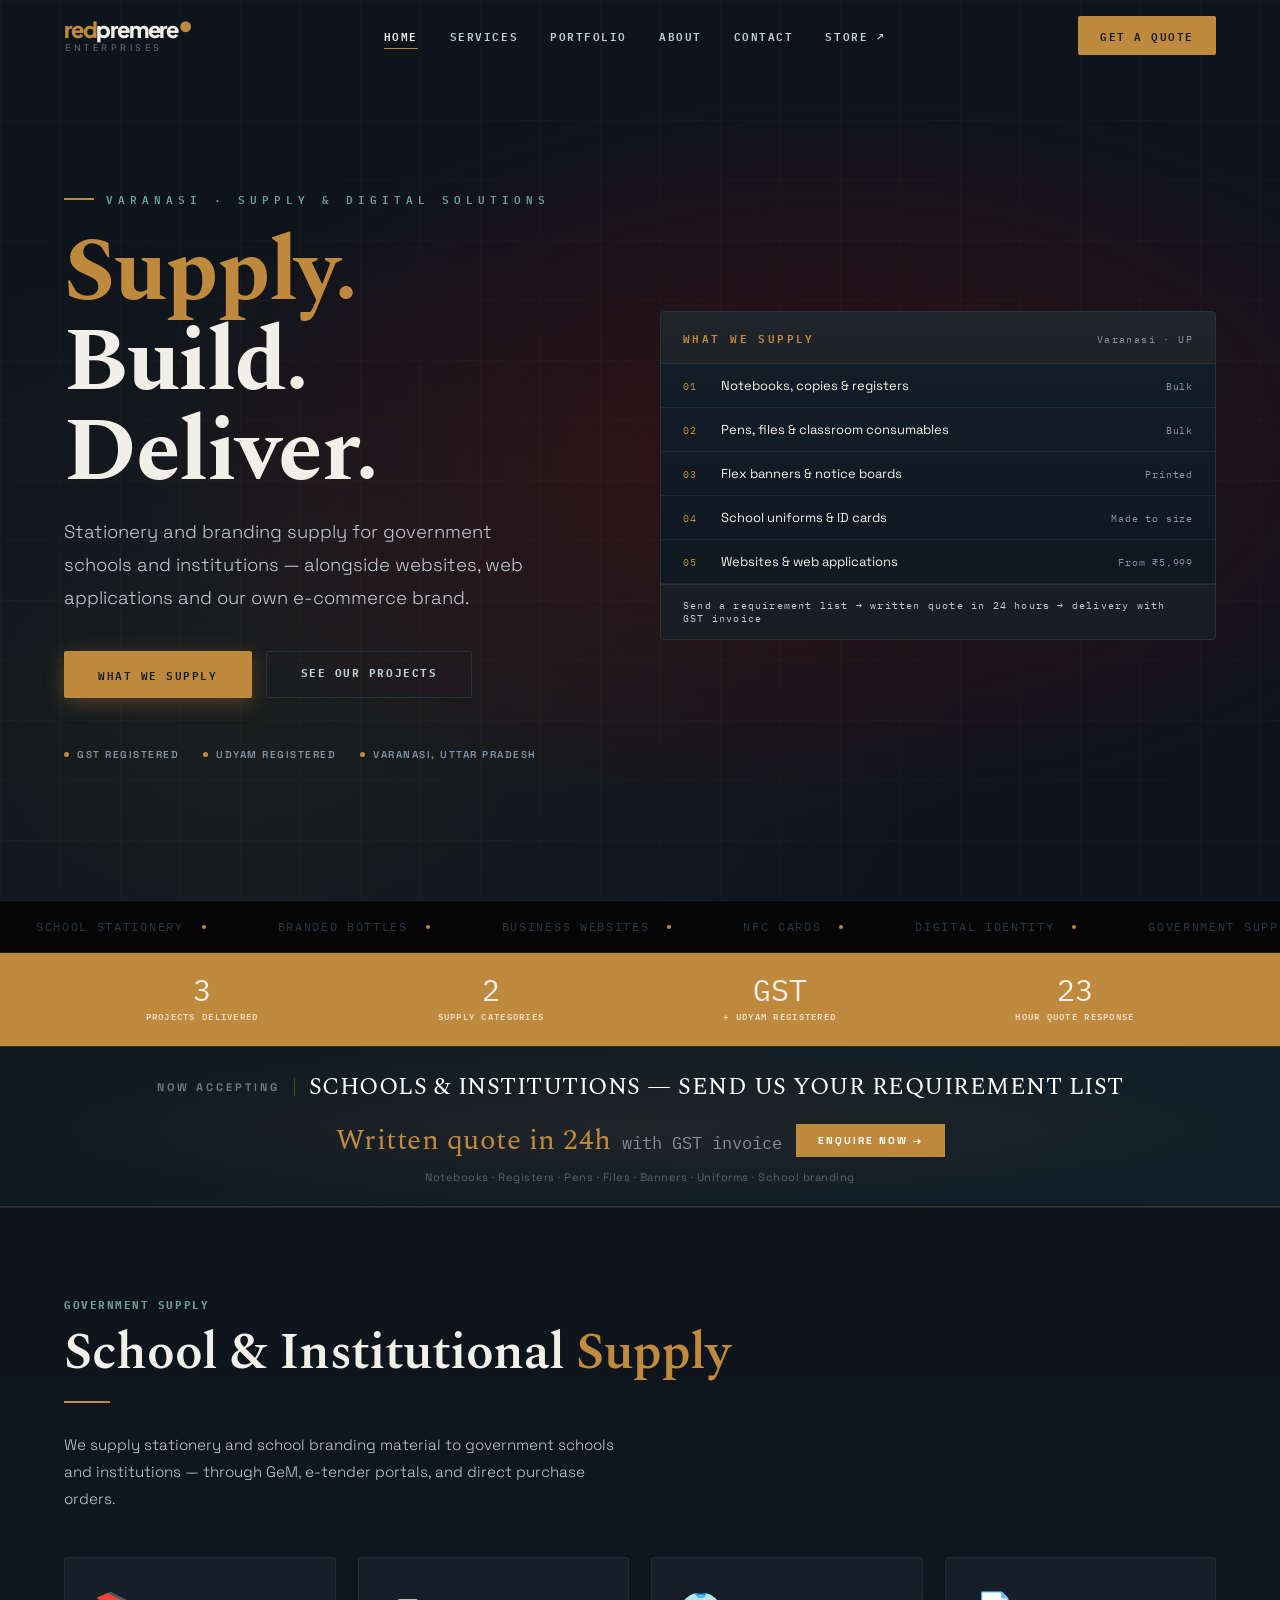
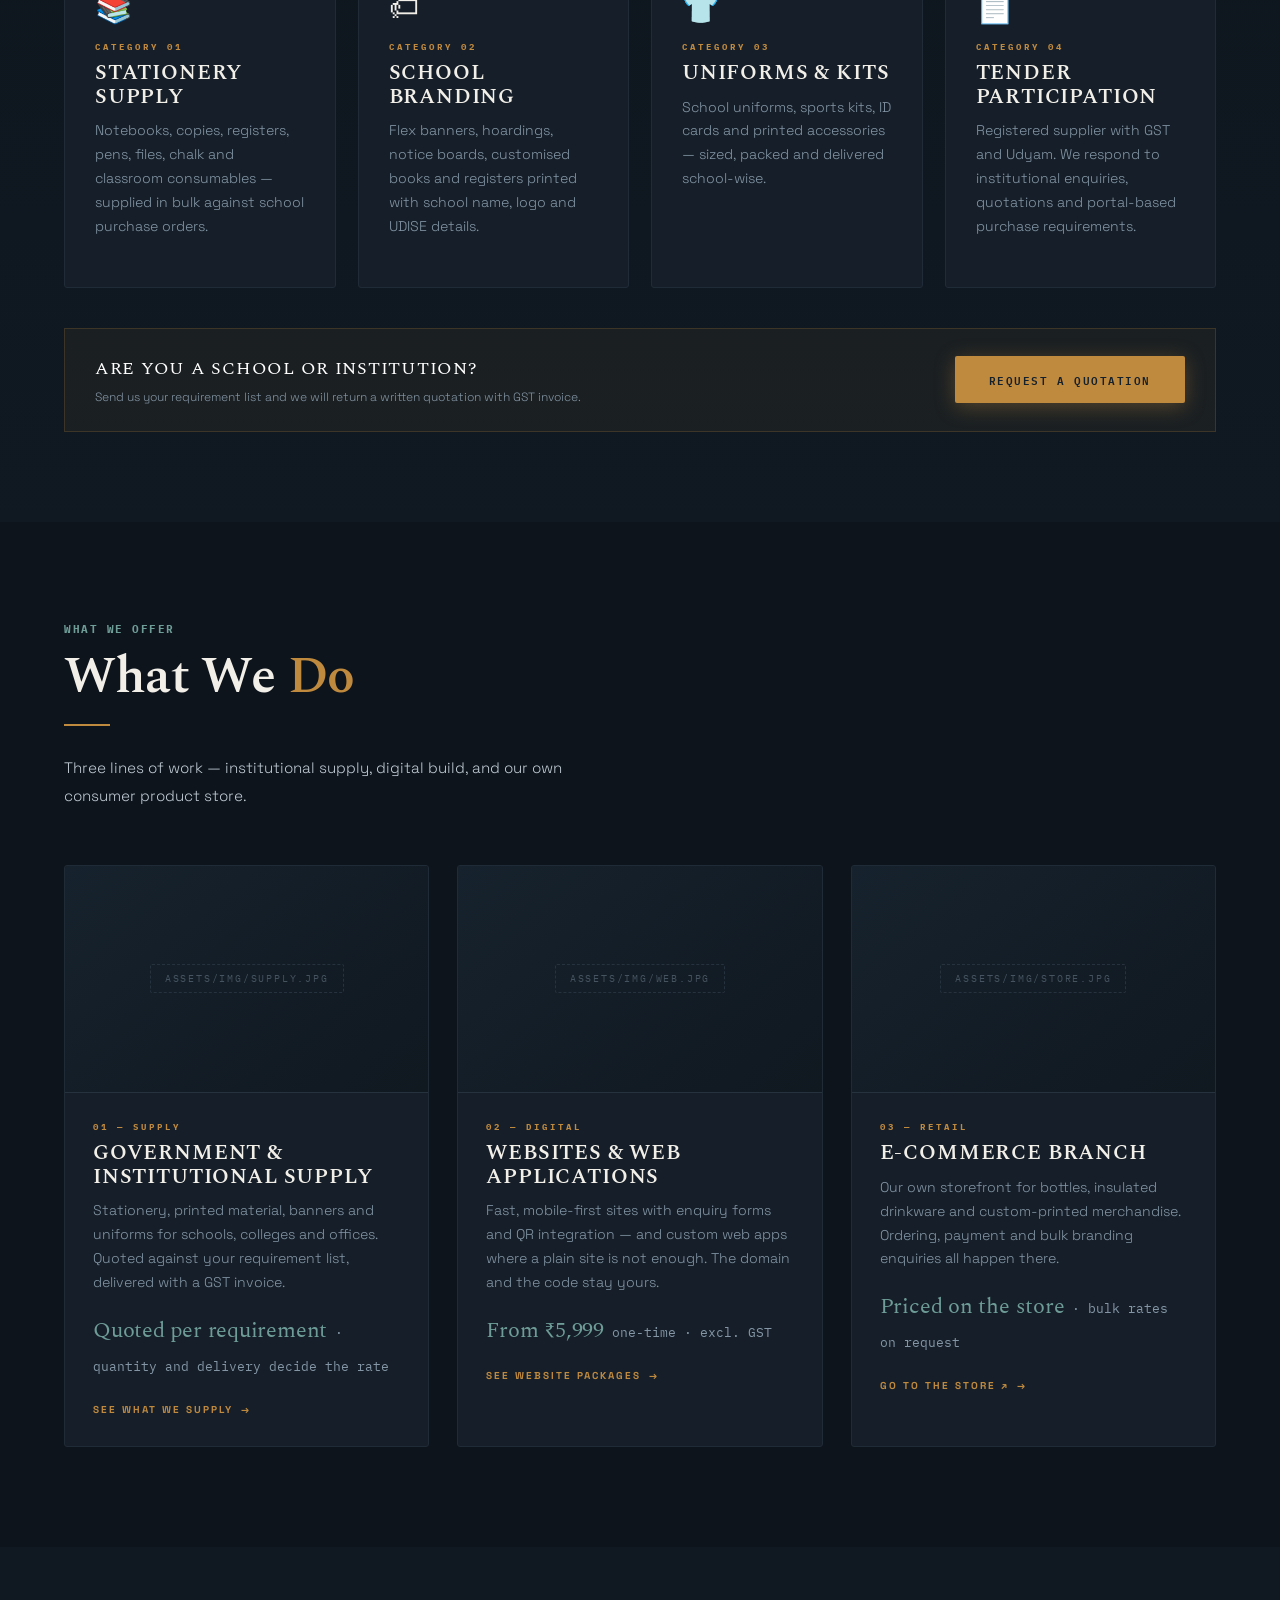
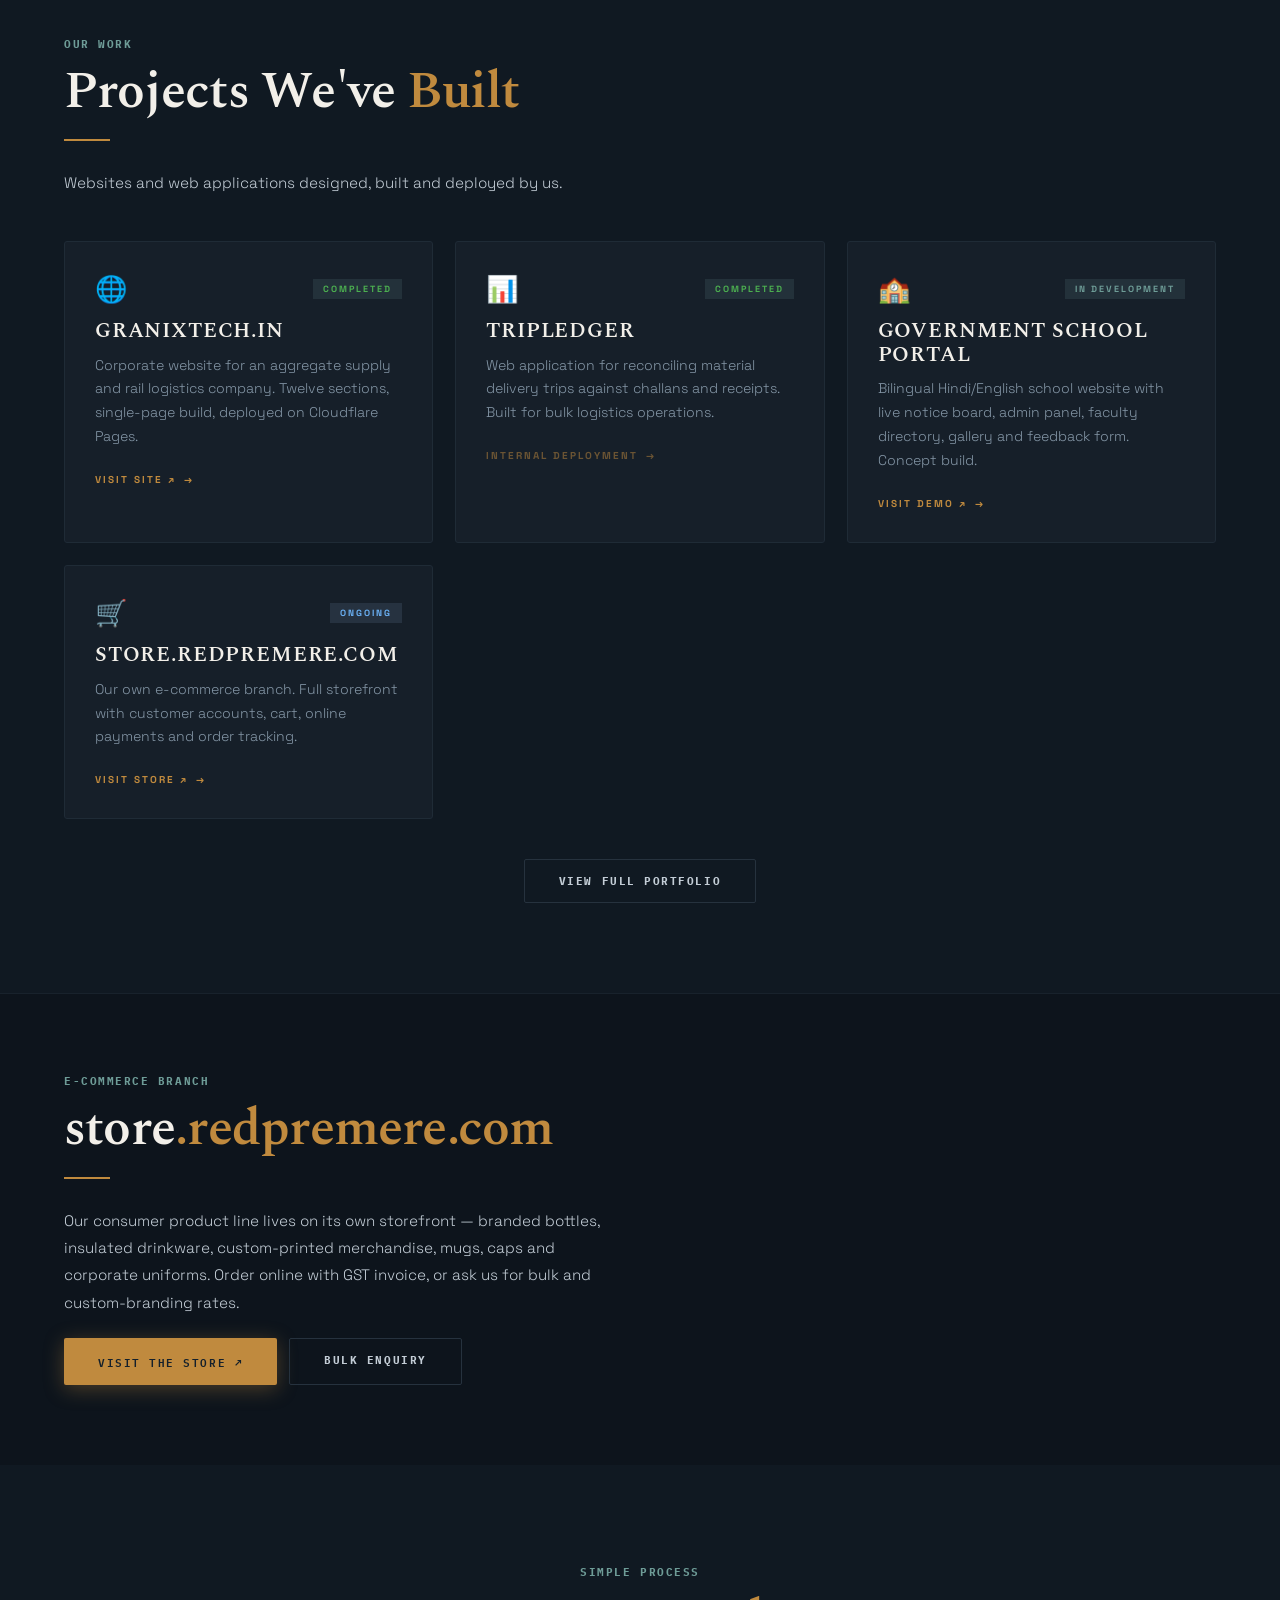
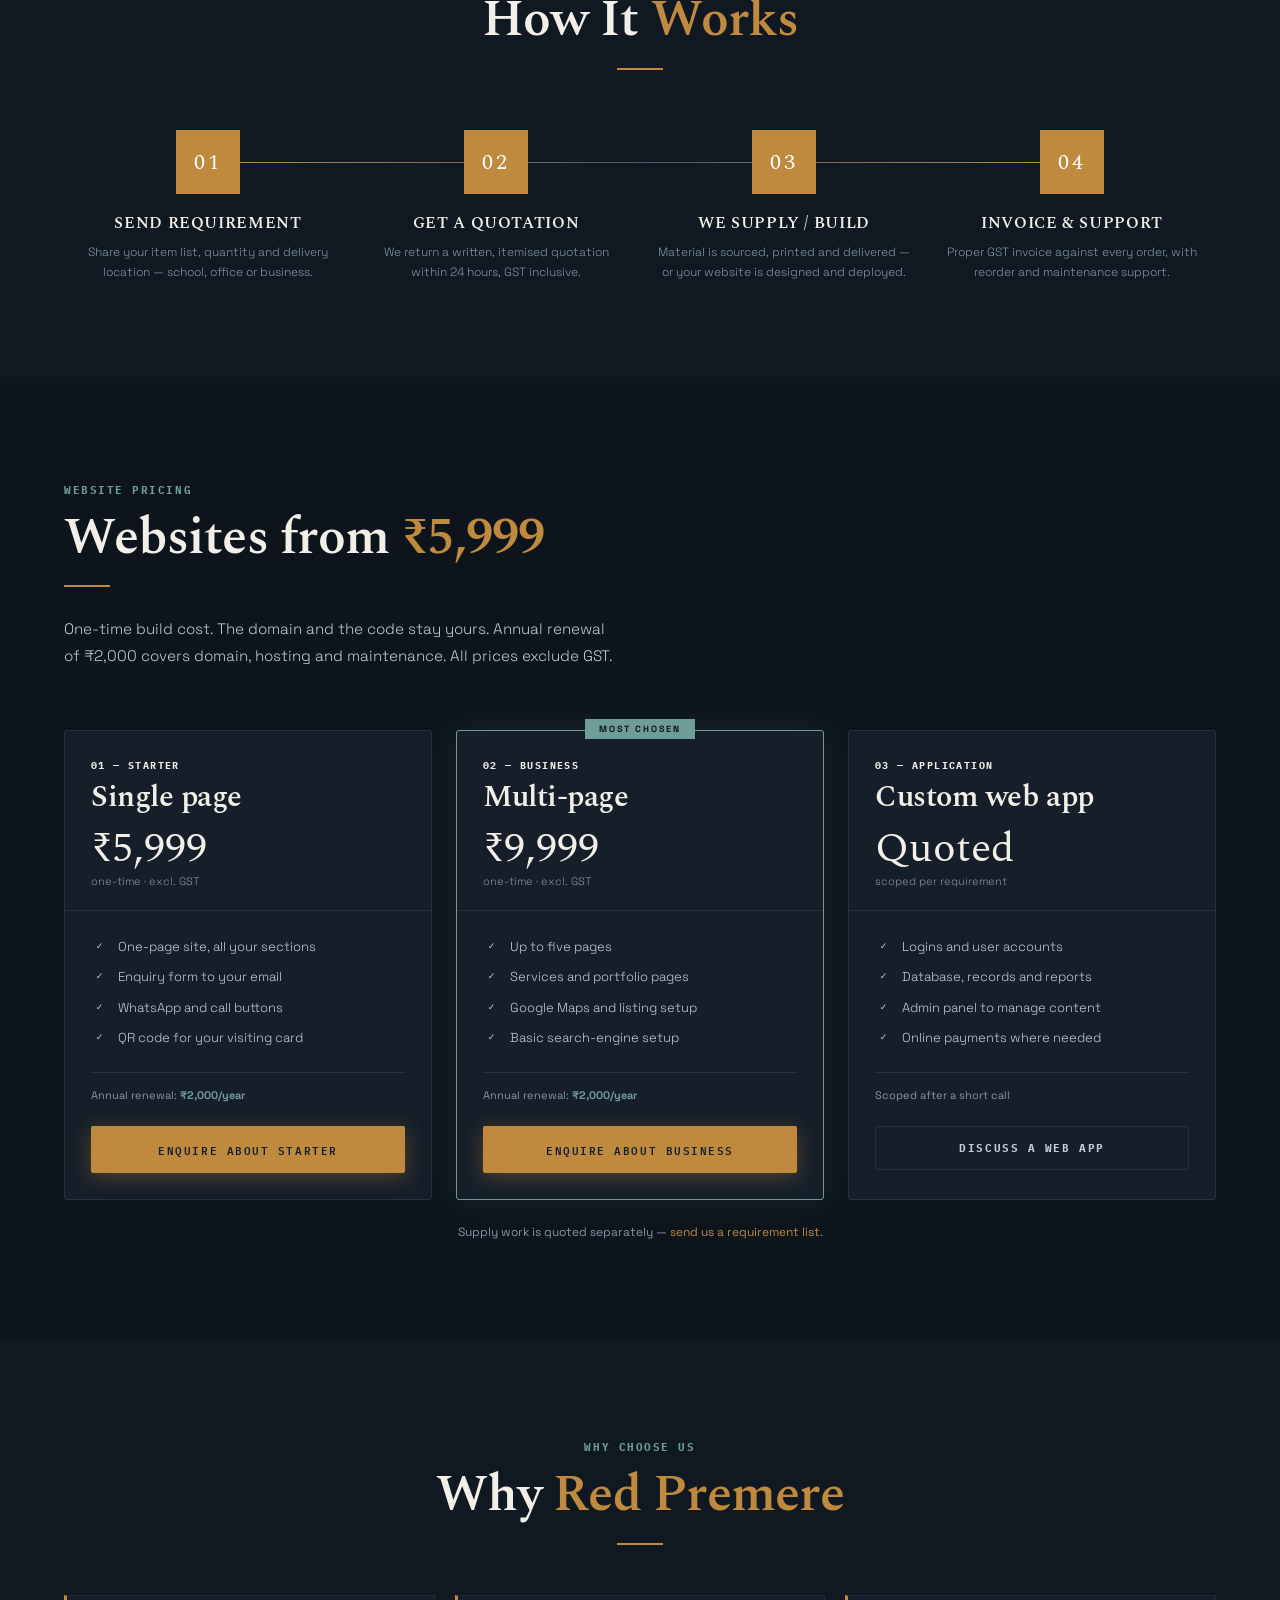
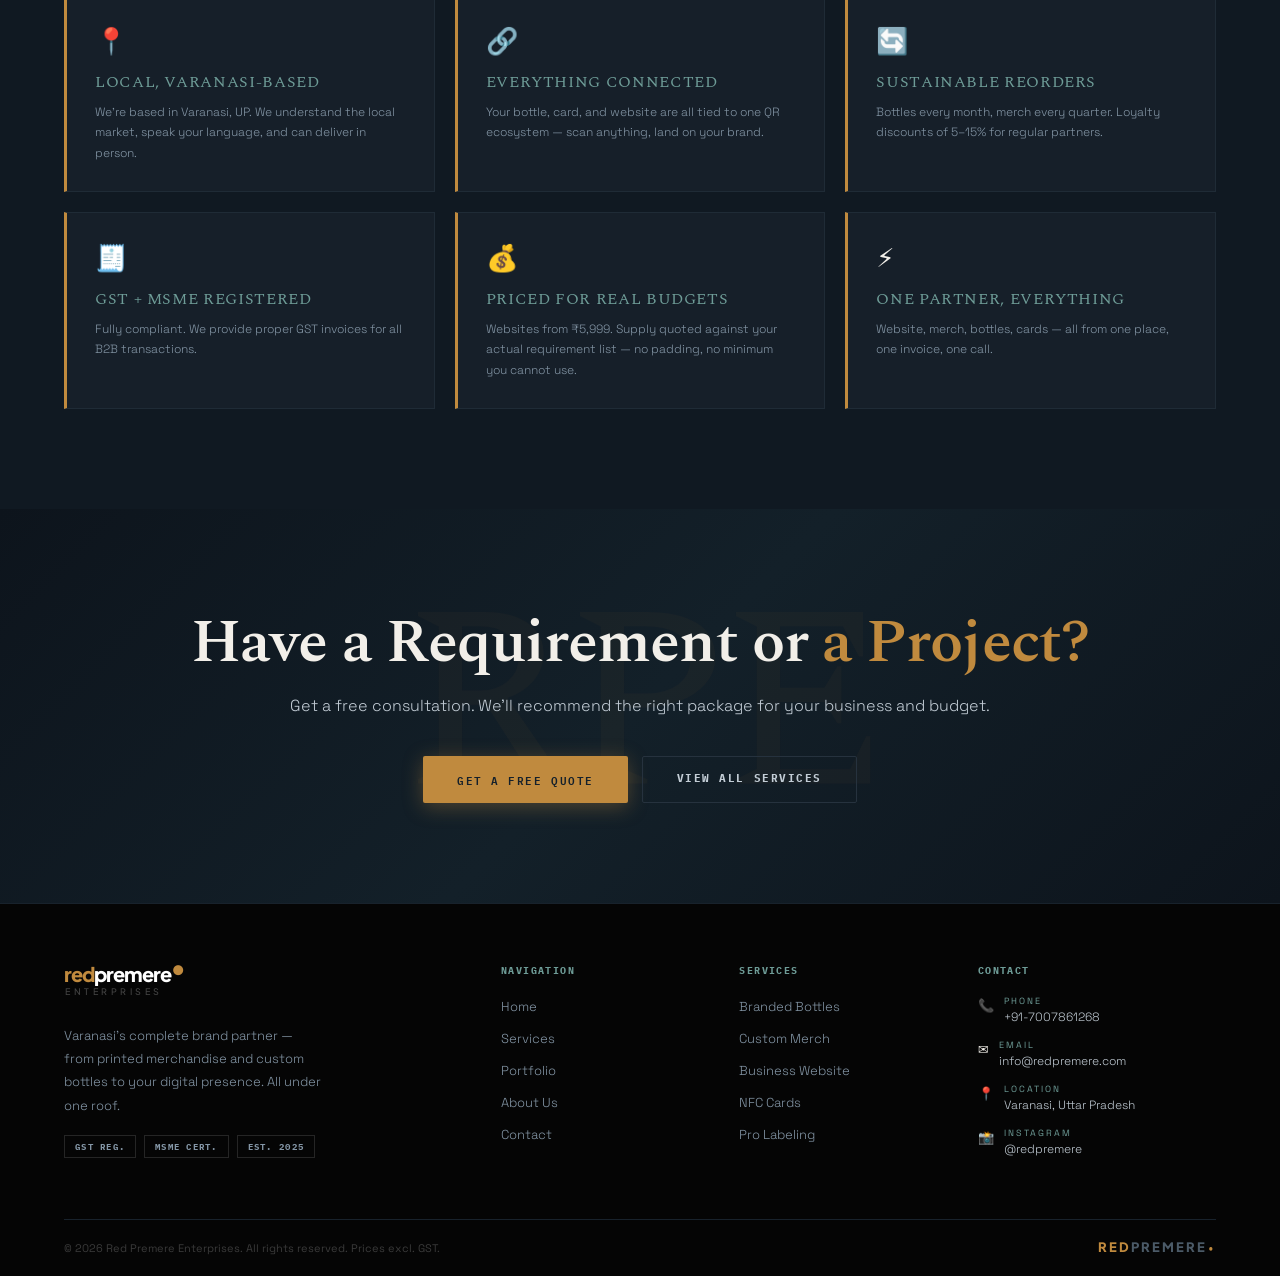
==== commit adf9dec8: "update 19082026_2243" ====
--- a/index.html
+++ b/index.html
@@ -12,9 +12,9 @@
 <style>
 /* ── HERO ── */
 .hero{position:relative;width:100%;min-height:100vh;display:flex;align-items:center;overflow:hidden;}
-.hero-bg{position:absolute;inset:0;background:#0a0a0a;}
-.hero-glow{position:absolute;inset:0;background:radial-gradient(ellipse at 65% 50%,rgba(180,0,0,.22) 0%,transparent 60%),radial-gradient(ellipse at 20% 80%,rgba(204,0,0,.08) 0%,transparent 50%);}
-.hero-grid{position:absolute;inset:0;background-image:linear-gradient(rgba(204,0,0,.035) 1px,transparent 1px),linear-gradient(90deg,rgba(204,0,0,.035) 1px,transparent 1px);background-size:60px 60px;animation:gridPan 20s linear infinite;}
+.hero-bg{position:absolute;inset:0;background:#0D141C;}
+.hero-glow{position:absolute;inset:0;background:radial-gradient(ellipse at 65% 50%,rgba(180,0,0,.22) 0%,transparent 60%),radial-gradient(ellipse at 20% 80%,rgba(192,138,62,.08) 0%,transparent 50%);}
+.hero-grid{position:absolute;inset:0;background-image:linear-gradient(rgba(192,138,62,.035) 1px,transparent 1px),linear-gradient(90deg,rgba(192,138,62,.035) 1px,transparent 1px);background-size:60px 60px;animation:gridPan 20s linear infinite;}
 @keyframes gridPan{0%{background-position:0 0}100%{background-position:60px 60px}}
 .hero-particles{position:absolute;inset:0;overflow:hidden;z-index:0;}
 .particle{position:absolute;width:2px;height:2px;background:var(--red);border-radius:50%;animation:float var(--dur) ease-in-out infinite;opacity:0;}
@@ -35,19 +35,19 @@
 /* ── PRODUCT SHOWCASE (Hero Right) ── */
 .hero-showcase{position:relative;display:flex;align-items:center;justify-content:center;height:520px;opacity:0;animation:fadeInRight .9s ease .5s forwards;}
 .showcase-orbit{position:relative;width:420px;height:420px;}
-.orbit-ring{position:absolute;border-radius:50%;border:1px solid rgba(204,0,0,.12);animation:spin linear infinite;}
+.orbit-ring{position:absolute;border-radius:50%;border:1px solid rgba(192,138,62,.12);animation:spin linear infinite;}
 .orbit-ring:nth-child(1){inset:0;animation-duration:18s;}
-.orbit-ring:nth-child(2){inset:40px;animation-duration:14s;animation-direction:reverse;border-color:rgba(212,175,55,.1);}
-.orbit-ring:nth-child(3){inset:80px;animation-duration:22s;border-color:rgba(204,0,0,.08);}
+.orbit-ring:nth-child(2){inset:40px;animation-duration:14s;animation-direction:reverse;border-color:rgba(110,156,151,.1);}
+.orbit-ring:nth-child(3){inset:80px;animation-duration:22s;border-color:rgba(192,138,62,.08);}
 @keyframes spin{to{transform:rotate(360deg)}}
 .orbit-center{position:absolute;inset:0;display:flex;align-items:center;justify-content:center;}
-.main-product{animation:floatY 4s ease-in-out infinite;filter:drop-shadow(0 20px 40px rgba(204,0,0,.3));}
+.main-product{animation:floatY 4s ease-in-out infinite;filter:drop-shadow(0 20px 40px rgba(192,138,62,.3));}
 @keyframes floatY{0%,100%{transform:translateY(0)}50%{transform:translateY(-14px)}}
 .orbit-satellite{position:absolute;animation:floatY ease-in-out infinite;}
 .orbit-satellite:nth-child(2){top:20px;right:20px;animation-duration:3.5s;animation-delay:.5s;}
 .orbit-satellite:nth-child(3){bottom:30px;left:20px;animation-duration:4.5s;animation-delay:1s;}
-.sat-glow{filter:drop-shadow(0 8px 20px rgba(204,0,0,.4));}
-.showcase-label{position:absolute;background:rgba(15,15,15,.9);border:1px solid rgba(204,0,0,.3);padding:8px 14px;border-radius:6px;font-size:11px;font-weight:600;letter-spacing:1px;text-transform:uppercase;color:var(--gold);white-space:nowrap;backdrop-filter:blur(8px);}
+.sat-glow{filter:drop-shadow(0 8px 20px rgba(192,138,62,.4));}
+.showcase-label{position:absolute;background:rgba(15,15,15,.9);border:1px solid rgba(192,138,62,.3);padding:8px 14px;border-radius:6px;font-size:11px;font-weight:600;letter-spacing:1px;text-transform:uppercase;color:var(--gold);white-space:nowrap;backdrop-filter:blur(8px);}
 .label-bottle{top:80px;left:-10px;animation:pulseLbl 3s ease-in-out infinite;}
 .label-tshirt{bottom:100px;right:-20px;animation:pulseLbl 3s ease-in-out infinite .8s;}
 .label-mug{bottom:30px;left:40px;animation:pulseLbl 3s ease-in-out infinite 1.5s;}
@@ -63,42 +63,42 @@
 /* ── SERVICES SECTION ── */
 .services-section{padding:100px 0;background:var(--black);}
 .services-grid-new{display:grid;grid-template-columns:repeat(3,1fr);gap:28px;margin-top:56px;}
-.svc-card{background:var(--black-card);border:1px solid #1e1e1e;overflow:hidden;transition:all .4s cubic-bezier(.25,.8,.25,1);position:relative;cursor:pointer;}
-.svc-card::before{content:'';position:absolute;inset:0;background:linear-gradient(135deg,rgba(204,0,0,.08),transparent);opacity:0;transition:opacity .4s;}
-.svc-card:hover{transform:translateY(-8px);border-color:rgba(204,0,0,.5);box-shadow:0 20px 60px rgba(204,0,0,.2);}
+.svc-card{background:var(--black-card);border:1px solid #1F2B36;overflow:hidden;transition:all .4s cubic-bezier(.25,.8,.25,1);position:relative;cursor:pointer;}
+.svc-card::before{content:'';position:absolute;inset:0;background:linear-gradient(135deg,rgba(192,138,62,.08),transparent);opacity:0;transition:opacity .4s;}
+.svc-card:hover{transform:translateY(-8px);border-color:rgba(192,138,62,.5);box-shadow:0 20px 60px rgba(192,138,62,.2);}
 .svc-card:hover::before{opacity:1;}
-.svc-card-visual{height:220px;position:relative;overflow:hidden;display:flex;align-items:center;justify-content:center;background:#111;}
+.svc-card-visual{height:220px;position:relative;overflow:hidden;display:flex;align-items:center;justify-content:center;background:#121B24;}
 .svc-card-visual-bg{position:absolute;inset:0;transition:transform .6s ease;}
 .svc-card:hover .svc-card-visual-bg{transform:scale(1.06);}
 .svc-product{transition:transform .5s ease;animation:floatY 4s ease-in-out infinite;}
 .svc-card:hover .svc-product{transform:scale(1.08) translateY(-6px);}
 .svc-card-body{padding:28px;}
 .svc-card-tag{font-size:9px;font-weight:700;letter-spacing:3px;text-transform:uppercase;color:var(--red);margin-bottom:10px;display:block;}
-.svc-card-title{font-family:'Anton',sans-serif;font-size:1.3rem;text-transform:uppercase;letter-spacing:.04em;margin-bottom:10px;}
+.svc-card-title{font-family:'Spectral',Georgia,serif;font-size:1.3rem;text-transform:uppercase;letter-spacing:.04em;margin-bottom:10px;}
 .svc-card-desc{font-size:.88rem;font-weight:300;color:var(--grey);line-height:1.7;margin-bottom:18px;}
-.svc-card-price{font-family:'Anton',sans-serif;font-size:1.4rem;color:var(--gold);margin-bottom:16px;}
-.svc-card-price span{font-size:.8rem;font-weight:400;color:var(--grey);font-family:'Space Grotesk',sans-serif;letter-spacing:0;}
+.svc-card-price{font-family:'Spectral',Georgia,serif;font-size:1.4rem;color:var(--gold);margin-bottom:16px;}
+.svc-card-price span{font-size:.8rem;font-weight:400;color:var(--grey);font-family:'IBM Plex Mono',ui-monospace,monospace;letter-spacing:0;}
 .svc-card-link{font-size:10px;font-weight:700;letter-spacing:2px;text-transform:uppercase;color:var(--red);transition:color .25s;display:inline-flex;align-items:center;gap:8px;}
 .svc-card-link::after{content:'→';transition:transform .3s;}
 .svc-card:hover .svc-card-link::after{transform:translateX(5px);}
 
 /* ── HOW IT WORKS ── */
-.hiw-section{padding:100px 0;background:#0d0d0d;}
+.hiw-section{padding:100px 0;background:#101922;}
 .hiw-steps{display:grid;grid-template-columns:repeat(4,1fr);gap:0;position:relative;margin-top:60px;}
-.hiw-steps::before{content:'';position:absolute;top:32px;left:12.5%;right:12.5%;height:1px;background:linear-gradient(90deg,var(--red),#333,var(--red));z-index:0;}
+.hiw-steps::before{content:'';position:absolute;top:32px;left:12.5%;right:12.5%;height:1px;background:linear-gradient(90deg,var(--red),#4B5A67,var(--red));z-index:0;}
 .hiw-step{text-align:center;padding:0 16px;position:relative;z-index:1;}
-.hiw-step-num{width:64px;height:64px;background:var(--red);font-family:'Anton',sans-serif;font-size:1.4rem;color:white;display:flex;align-items:center;justify-content:center;margin:0 auto 20px;transition:transform .3s;position:relative;}
+.hiw-step-num{width:64px;height:64px;background:var(--red);font-family:'Spectral',Georgia,serif;font-size:1.4rem;color:white;display:flex;align-items:center;justify-content:center;margin:0 auto 20px;transition:transform .3s;position:relative;}
 .hiw-step:hover .hiw-step-num{transform:scale(1.1);}
-.hiw-step-title{font-family:'Anton',sans-serif;font-size:1rem;text-transform:uppercase;letter-spacing:.04em;margin-bottom:10px;}
+.hiw-step-title{font-family:'Spectral',Georgia,serif;font-size:1rem;text-transform:uppercase;letter-spacing:.04em;margin-bottom:10px;}
 .hiw-step-desc{font-size:12px;font-weight:300;color:var(--grey);line-height:1.7;}
 .pricing-section{padding:100px 0;background:var(--black);}
 .pricing-grid{display:grid;grid-template-columns:repeat(3,1fr);gap:24px;margin-top:60px;}
-.why-section{padding:100px 0;background:#0d0d0d;}
+.why-section{padding:100px 0;background:#101922;}
 .why-grid{display:grid;grid-template-columns:repeat(3,1fr);gap:20px;margin-top:50px;}
-.why-card{padding:28px;background:var(--black-card);border:1px solid #1e1e1e;border-left:3px solid var(--red);transition:transform .3s;}
+.why-card{padding:28px;background:var(--black-card);border:1px solid #1F2B36;border-left:3px solid var(--red);transition:transform .3s;}
 .why-card:hover{transform:translateX(4px);}
 .why-card-icon{font-size:26px;margin-bottom:12px;}
-.why-card-title{font-family:'Anton',sans-serif;font-size:1rem;text-transform:uppercase;color:var(--gold);letter-spacing:.04em;margin-bottom:8px;}
+.why-card-title{font-family:'Spectral',Georgia,serif;font-size:1rem;text-transform:uppercase;color:var(--gold);letter-spacing:.04em;margin-bottom:8px;}
 .why-card-text{font-size:12px;color:var(--grey);font-weight:300;line-height:1.7;}
 
 /* ── RESPONSIVE ── */
@@ -170,8 +170,8 @@
         </h1>
         <p class="hero-subtitle">Stationery and branding supply for government schools and institutions &mdash; alongside websites, web applications and our own e-commerce brand.</p>
         <div class="hero-buttons">
-          <a href="#govt-supply" class="btn btn-red">Government Supply</a>
-          <a href="portfolio.html" class="btn btn-outline">See Our Projects</a>
+          <a href="#govt-supply" class="btn btn-red">What we supply</a>
+          <a href="portfolio.html" class="btn btn-outline">See our projects</a>
         </div>
         <div class="hero-trust">
           <div class="hero-trust-item"><div class="hero-trust-dot"></div>GST Registered</div>
@@ -180,129 +180,44 @@
         </div>
       </div>
 
-      <!-- RIGHT: PRODUCT SHOWCASE -->
+      <!-- RIGHT: WHAT WE SUPPLY (quotation-sheet panel) -->
       <div class="hero-showcase">
-        <div class="showcase-orbit">
-          <div class="orbit-ring"></div>
-          <div class="orbit-ring"></div>
-          <div class="orbit-ring"></div>
-
-          <!-- MAIN: Water Bottle -->
-          <div class="orbit-center">
-            <svg class="main-product" width="140" height="260" viewBox="0 0 140 260" xmlns="http://www.w3.org/2000/svg">
-              <defs>
-                <linearGradient id="bottleBody" x1="0%" y1="0%" x2="100%" y2="0%">
-                  <stop offset="0%" stop-color="#c8d8e0"/>
-                  <stop offset="30%" stop-color="#eef5f8"/>
-                  <stop offset="60%" stop-color="#ffffff"/>
-                  <stop offset="80%" stop-color="#d0dde3"/>
-                  <stop offset="100%" stop-color="#a8bcc4"/>
-                </linearGradient>
-                <linearGradient id="bottleCap" x1="0%" y1="0%" x2="100%" y2="0%">
-                  <stop offset="0%" stop-color="#CC0000"/>
-                  <stop offset="50%" stop-color="#ff3333"/>
-                  <stop offset="100%" stop-color="#8B0000"/>
-                </linearGradient>
-                <linearGradient id="label" x1="0%" y1="0%" x2="100%" y2="0%">
-                  <stop offset="0%" stop-color="#1a0000"/>
-                  <stop offset="50%" stop-color="#2d0000"/>
-                  <stop offset="100%" stop-color="#1a0000"/>
-                </linearGradient>
-                <linearGradient id="highlight" x1="0%" y1="0%" x2="100%" y2="0%">
-                  <stop offset="0%" stop-color="rgba(255,255,255,0)" />
-                  <stop offset="35%" stop-color="rgba(255,255,255,0.55)"/>
-                  <stop offset="60%" stop-color="rgba(255,255,255,0)"/>
-                </linearGradient>
-                <filter id="bottleShadow"><feDropShadow dx="0" dy="8" stdDeviation="8" flood-color="#CC0000" flood-opacity="0.35"/></filter>
-              </defs>
-              <!-- Shadow -->
-              <ellipse cx="70" cy="252" rx="30" ry="6" fill="rgba(0,0,0,0.4)"/>
-              <!-- Neck -->
-              <rect x="52" y="30" width="36" height="18" rx="4" fill="url(#bottleBody)"/>
-              <!-- Cap -->
-              <rect x="50" y="12" width="40" height="22" rx="6" fill="url(#bottleCap)"/>
-              <rect x="54" y="16" width="32" height="3" rx="1" fill="rgba(255,255,255,0.2)"/>
-              <!-- Body -->
-              <path d="M 32 52 Q 28 55 28 62 L 28 222 Q 28 232 38 234 L 102 234 Q 112 232 112 222 L 112 62 Q 112 55 108 52 Z" fill="url(#bottleBody)" filter="url(#bottleShadow)"/>
-              <!-- Label band -->
-              <path d="M 29 95 L 111 95 L 111 185 L 29 185 Z" fill="url(#label)" rx="0"/>
-              <!-- Label content -->
-              <text x="70" y="126" text-anchor="middle" fill="#CC0000" font-family="Anton,sans-serif" font-size="13" letter-spacing="1" font-weight="900">RED</text>
-              <text x="70" y="143" text-anchor="middle" fill="#ffffff" font-family="Anton,sans-serif" font-size="11" letter-spacing="1">PREMERE</text>
-              <line x1="38" y1="150" x2="102" y2="150" stroke="rgba(204,0,0,0.4)" stroke-width="0.5"/>
-              <text x="70" y="163" text-anchor="middle" fill="rgba(255,255,255,0.6)" font-family="Arial,sans-serif" font-size="7" letter-spacing="2">ENTERPRISES</text>
-              <text x="70" y="176" text-anchor="middle" fill="#D4AF37" font-family="Arial,sans-serif" font-size="7" letter-spacing="1">500ml · PACKAGED WATER</text>
-              <!-- QR placeholder -->
-              <rect x="56" y="195" width="28" height="28" rx="2" fill="white" opacity="0.9"/>
-              <rect x="58" y="197" width="8" height="8" rx="1" fill="#1a1a1a"/>
-              <rect x="70" y="197" width="4" height="4" fill="#1a1a1a"/>
-              <rect x="76" y="197" width="6" height="6" rx="1" fill="#1a1a1a"/>
-              <rect x="58" y="207" width="4" height="4" fill="#1a1a1a"/>
-              <rect x="64" y="205" width="6" height="3" fill="#1a1a1a"/>
-              <rect x="58" y="213" width="8" height="8" rx="1" fill="#1a1a1a"/>
-              <rect x="68" y="211" width="4" height="6" fill="#1a1a1a"/>
-              <rect x="74" y="209" width="8" height="4" fill="#1a1a1a"/>
-              <!-- Highlight -->
-              <path d="M 32 52 Q 28 55 28 62 L 28 222 Q 28 232 38 234 L 50 234 L 50 52 Z" fill="url(#highlight)" opacity="0.6"/>
-            </svg>
-          </div>
-
-          <!-- Satellite: T-Shirt -->
-          <div class="orbit-satellite" style="top:15px;right:10px;">
-            <svg class="sat-glow" width="90" height="85" viewBox="0 0 90 85" xmlns="http://www.w3.org/2000/svg">
-              <defs>
-                <linearGradient id="tshirtGrad" x1="0%" y1="0%" x2="100%" y2="100%">
-                  <stop offset="0%" stop-color="#1a1a1a"/>
-                  <stop offset="100%" stop-color="#0d0d0d"/>
-                </linearGradient>
-                <filter id="tshirtGlow"><feDropShadow dx="0" dy="4" stdDeviation="6" flood-color="#CC0000" flood-opacity="0.4"/></filter>
-              </defs>
-              <path d="M 20 18 L 5 30 L 14 38 L 20 33 L 20 75 L 70 75 L 70 33 L 76 38 L 85 30 L 70 18 Q 65 8 45 8 Q 25 8 20 18 Z" fill="url(#tshirtGrad)" filter="url(#tshirtGlow)"/>
-              <path d="M 20 18 Q 25 8 45 8 Q 65 8 70 18" fill="none" stroke="#333" stroke-width="1"/>
-              <!-- custom printed area -->
-              <rect x="30" y="30" width="30" height="30" rx="2" fill="rgba(204,0,0,0.15)"/>
-              <text x="45" y="45" text-anchor="middle" fill="#CC0000" font-family="Anton,sans-serif" font-size="8" letter-spacing="0.5">RED</text>
-              <text x="45" y="54" text-anchor="middle" fill="#D4AF37" font-family="Arial,sans-serif" font-size="5" letter-spacing="1">PREMERE</text>
-              <!-- Highlight -->
-              <path d="M 20 18 L 5 30 L 14 38 L 20 33 L 20 50 L 32 50 L 32 18 Z" fill="rgba(255,255,255,0.04)"/>
-            </svg>
-          </div>
-
-          <!-- Satellite: Mug -->
-          <div class="orbit-satellite" style="bottom:20px;left:10px;">
-            <svg class="sat-glow" width="90" height="80" viewBox="0 0 90 80" xmlns="http://www.w3.org/2000/svg">
-              <defs>
-                <linearGradient id="mugGrad" x1="0%" y1="0%" x2="100%" y2="0%">
-                  <stop offset="0%" stop-color="#d0d8dc"/>
-                  <stop offset="40%" stop-color="#f0f5f7"/>
-                  <stop offset="70%" stop-color="#ffffff"/>
-                  <stop offset="100%" stop-color="#b8c8d0"/>
-                </linearGradient>
-                <filter id="mugGlow"><feDropShadow dx="0" dy="4" stdDeviation="6" flood-color="#D4AF37" flood-opacity="0.35"/></filter>
-              </defs>
-              <!-- Shadow -->
-              <ellipse cx="38" cy="76" rx="22" ry="4" fill="rgba(0,0,0,0.3)"/>
-              <!-- Handle -->
-              <path d="M 62 25 Q 80 25 80 42 Q 80 58 62 58" fill="none" stroke="url(#mugGrad)" stroke-width="9" stroke-linecap="round"/>
-              <!-- Body -->
-              <path d="M 8 18 L 12 68 Q 12 72 16 72 L 60 72 Q 64 72 64 68 L 68 18 Z" fill="url(#mugGrad)" filter="url(#mugGlow)"/>
-              <!-- Label wrap -->
-              <path d="M 12 30 L 64 30 L 62 56 L 14 56 Z" fill="#1a0000" opacity="0.85"/>
-              <text x="38" y="42" text-anchor="middle" fill="#CC0000" font-family="Anton,sans-serif" font-size="7" letter-spacing="0.5">RED PREMERE</text>
-              <text x="38" y="51" text-anchor="middle" fill="#D4AF37" font-family="Arial,sans-serif" font-size="5" letter-spacing="1">ENTERPRISES</text>
-              <!-- Highlight -->
-              <path d="M 8 18 L 22 18 L 20 72 L 12 68 Z" fill="rgba(255,255,255,0.3)"/>
-              <!-- Rim -->
-              <ellipse cx="38" cy="18" rx="30" ry="5" fill="#c8d4d8"/>
-              <ellipse cx="38" cy="18" rx="26" ry="3" fill="#e8f0f4"/>
-            </svg>
-          </div>
-        </div>
-
-        <!-- Floating labels -->
-        <div class="showcase-label label-bottle"><span class="label-dot"></span>500ml · ₹8/pc</div>
-        <div class="showcase-label label-tshirt"><span class="label-dot"></span>Custom Printed · ₹500</div>
-        <div class="showcase-label label-mug"><span class="label-dot"></span>Printed Mug · ₹100</div>
+        <div class="hero-panel">
+          <div class="hero-panel-head">
+            <span class="hero-panel-title">What we supply</span>
+            <span class="hero-panel-meta">Varanasi &middot; UP</span>
+          </div>
+
+          <div class="hero-row">
+            <span class="hero-row-idx">01</span>
+            <span class="hero-row-name">Notebooks, copies &amp; registers</span>
+            <span class="hero-row-note">Bulk</span>
+          </div>
+          <div class="hero-row">
+            <span class="hero-row-idx">02</span>
+            <span class="hero-row-name">Pens, files &amp; classroom consumables</span>
+            <span class="hero-row-note">Bulk</span>
+          </div>
+          <div class="hero-row">
+            <span class="hero-row-idx">03</span>
+            <span class="hero-row-name">Flex banners &amp; notice boards</span>
+            <span class="hero-row-note">Printed</span>
+          </div>
+          <div class="hero-row">
+            <span class="hero-row-idx">04</span>
+            <span class="hero-row-name">School uniforms &amp; ID cards</span>
+            <span class="hero-row-note">Made to size</span>
+          </div>
+          <div class="hero-row">
+            <span class="hero-row-idx">05</span>
+            <span class="hero-row-name">Websites &amp; web applications</span>
+            <span class="hero-row-note">From &#8377;5,999</span>
+          </div>
+
+          <div class="hero-panel-foot">
+            Send a requirement list &rarr; written quote in 24 hours &rarr; delivery with GST invoice
+          </div>
+        </div>
       </div>
 
     </div>
@@ -345,15 +260,15 @@
 
 
 <!-- CATCHY HOOK STRIP -->
-<div style="background:linear-gradient(135deg,#0f0000,#1a0000);border-top:1px solid rgba(204,0,0,.2);border-bottom:1px solid rgba(204,0,0,.2);padding:22px 0;text-align:center;position:relative;overflow:hidden;">
-  <div style="position:absolute;inset:0;background:radial-gradient(ellipse at center,rgba(204,0,0,.08),transparent 70%);"></div>
+<div style="background:linear-gradient(135deg,#101922,#132029);border-top:1px solid rgba(192,138,62,.2);border-bottom:1px solid rgba(192,138,62,.2);padding:22px 0;text-align:center;position:relative;overflow:hidden;">
+  <div style="position:absolute;inset:0;background:radial-gradient(ellipse at center,rgba(192,138,62,.08),transparent 70%);"></div>
   <div class="container" style="position:relative;z-index:1;">
     <div style="display:flex;align-items:center;justify-content:center;gap:14px;flex-wrap:wrap;">
       <span style="font-size:11px;font-weight:700;letter-spacing:3px;text-transform:uppercase;color:rgba(255,255,255,.4);">Now Accepting</span>
-      <div style="width:1px;height:18px;background:rgba(204,0,0,.4);"></div>
-      <span style="font-family:'Anton',sans-serif;font-size:clamp(1rem,2.5vw,1.5rem);color:#fff;letter-spacing:.5px;text-transform:uppercase;">Schools &amp; institutions &mdash; send us your requirement list</span>
-      <span style="font-family:'Anton',sans-serif;font-size:clamp(1.2rem,3vw,1.8rem);color:#E63946;letter-spacing:.5px;">Written quote in 24h<span style="font-size:60%;color:rgba(255,255,255,.5);font-family:'Space Grotesk',sans-serif;font-weight:400;letter-spacing:0;"> with GST invoice</span></span>
-      <a href="contact.html" style="background:#CC0000;color:#fff;font-size:10px;font-weight:700;letter-spacing:2px;text-transform:uppercase;padding:10px 22px;text-decoration:none;flex-shrink:0;transition:background .25s;" onmouseover="this.style.background='#ff2020'" onmouseout="this.style.background='#CC0000'">Enquire Now →</a>
+      <div style="width:1px;height:18px;background:rgba(192,138,62,.4);"></div>
+      <span style="font-family:'Spectral',Georgia,serif;font-size:clamp(1rem,2.5vw,1.5rem);color:#fff;letter-spacing:.5px;text-transform:uppercase;">Schools &amp; institutions &mdash; send us your requirement list</span>
+      <span style="font-family:'Spectral',Georgia,serif;font-size:clamp(1.2rem,3vw,1.8rem);color:#C08A3E;letter-spacing:.5px;">Written quote in 24h<span style="font-size:60%;color:rgba(255,255,255,.5);font-family:'IBM Plex Mono',ui-monospace,monospace;font-weight:400;letter-spacing:0;"> with GST invoice</span></span>
+      <a href="contact.html" style="background:#C08A3E;color:#fff;font-size:10px;font-weight:700;letter-spacing:2px;text-transform:uppercase;padding:10px 22px;text-decoration:none;flex-shrink:0;transition:background .25s;" onmouseover="this.style.background='#DCA95C'" onmouseout="this.style.background='#C08A3E'">Enquire Now →</a>
     </div>
     <p style="font-size:11px;color:rgba(255,255,255,.3);margin-top:8px;letter-spacing:.5px;">Notebooks &middot; Registers &middot; Pens &middot; Files &middot; Banners &middot; Uniforms &middot; School branding</p>
   </div>
@@ -361,7 +276,7 @@
 
 
 <!-- ═══ GOVERNMENT SUPPLY & E-TENDER ═══ -->
-<section id="govt-supply" style="padding:90px 0;background:linear-gradient(180deg,#0a0a0a,#0f0000);border-top:1px solid rgba(204,0,0,.15);">
+<section id="govt-supply" style="padding:90px 0;background:linear-gradient(180deg,#0D141C,#101922);border-top:1px solid rgba(192,138,62,.15);">
   <div class="container">
     <div data-fade>
       <span class="section-eyebrow">Government Supply</span>
@@ -402,9 +317,9 @@
 
     </div>
 
-    <div style="margin-top:40px;padding:26px 30px;background:rgba(204,0,0,.06);border:1px solid rgba(204,0,0,.2);display:flex;align-items:center;justify-content:space-between;gap:20px;flex-wrap:wrap;">
+    <div style="margin-top:40px;padding:26px 30px;background:rgba(192,138,62,.06);border:1px solid rgba(192,138,62,.2);display:flex;align-items:center;justify-content:space-between;gap:20px;flex-wrap:wrap;">
       <div>
-        <div style="font-family:'Anton',sans-serif;font-size:1.15rem;color:#fff;text-transform:uppercase;letter-spacing:.04em;">Are you a school or institution?</div>
+        <div style="font-family:'Spectral',Georgia,serif;font-size:1.15rem;color:#fff;text-transform:uppercase;letter-spacing:.04em;">Are you a school or institution?</div>
         <p style="font-size:12px;color:var(--grey);font-weight:300;margin-top:6px;">Send us your requirement list and we will return a written quotation with GST invoice.</p>
       </div>
       <a href="contact.html" class="btn btn-red" style="flex-shrink:0;">Request a Quotation</a>
@@ -424,134 +339,42 @@
 
     <div class="services-grid-new">
 
-      <!-- CARD 1: Bottle -->
       <div class="svc-card" data-fade data-delay="1">
-        <div class="svc-card-visual">
-          <div class="svc-card-visual-bg" style="background:linear-gradient(135deg,#0d1a1f,#0a1215);position:absolute;inset:0;"></div>
-          <svg class="svc-product" width="90" height="170" viewBox="0 0 140 260" xmlns="http://www.w3.org/2000/svg">
-            <defs>
-              <linearGradient id="bottleBody2" x1="0%" y1="0%" x2="100%" y2="0%">
-                <stop offset="0%" stop-color="#c8d8e0"/><stop offset="30%" stop-color="#eef5f8"/>
-                <stop offset="60%" stop-color="#ffffff"/><stop offset="80%" stop-color="#d0dde3"/>
-                <stop offset="100%" stop-color="#a8bcc4"/>
-              </linearGradient>
-              <linearGradient id="bottleCap2" x1="0%" y1="0%" x2="100%" y2="0%">
-                <stop offset="0%" stop-color="#CC0000"/><stop offset="50%" stop-color="#ff3333"/>
-                <stop offset="100%" stop-color="#8B0000"/>
-              </linearGradient>
-              <linearGradient id="label2" x1="0%" y1="0%" x2="100%" y2="0%">
-                <stop offset="0%" stop-color="#1a0000"/><stop offset="50%" stop-color="#2d0000"/>
-                <stop offset="100%" stop-color="#1a0000"/>
-              </linearGradient>
-              <linearGradient id="hl2" x1="0%" y1="0%" x2="100%" y2="0%">
-                <stop offset="0%" stop-color="rgba(255,255,255,0)"/>
-                <stop offset="35%" stop-color="rgba(255,255,255,0.5)"/>
-                <stop offset="60%" stop-color="rgba(255,255,255,0)"/>
-              </linearGradient>
-            </defs>
-            <ellipse cx="70" cy="252" rx="28" ry="5" fill="rgba(0,0,0,0.4)"/>
-            <rect x="52" y="30" width="36" height="18" rx="4" fill="url(#bottleBody2)"/>
-            <rect x="50" y="12" width="40" height="22" rx="6" fill="url(#bottleCap2)"/>
-            <path d="M 32 52 Q 28 55 28 62 L 28 222 Q 28 232 38 234 L 102 234 Q 112 232 112 222 L 112 62 Q 112 55 108 52 Z" fill="url(#bottleBody2)"/>
-            <path d="M 29 95 L 111 95 L 111 185 L 29 185 Z" fill="url(#label2)"/>
-            <text x="70" y="128" text-anchor="middle" fill="#CC0000" font-family="Anton,sans-serif" font-size="14" letter-spacing="1" font-weight="900">YOUR</text>
-            <text x="70" y="147" text-anchor="middle" fill="#ffffff" font-family="Anton,sans-serif" font-size="11" letter-spacing="1">BRAND HERE</text>
-            <line x1="38" y1="153" x2="102" y2="153" stroke="rgba(204,0,0,0.4)" stroke-width="0.5"/>
-            <text x="70" y="168" text-anchor="middle" fill="#D4AF37" font-family="Arial,sans-serif" font-size="7" letter-spacing="1">500ml PACKAGED WATER</text>
-            <path d="M 32 52 Q 28 55 28 62 L 28 222 Q 28 232 38 234 L 50 234 L 50 52 Z" fill="url(#hl2)" opacity="0.6"/>
-          </svg>
+        <div class="proj-media" data-slot="assets/img/supply.jpg">
+          <img src="assets/img/supply.jpg" alt="Stationery and printed material ready for despatch" loading="lazy" onerror="this.style.display='none'">
         </div>
         <div class="svc-card-body">
-          <span class="svc-card-tag">Custom Packaging</span>
-          <h3 class="svc-card-title">Branded Bottles</h3>
-          <p class="svc-card-desc">Custom-label packaged drinking water with your logo and QR code. Perfect for gyms, hotels, restaurants & events.</p>
-          <div class="svc-card-price">From ₹8<span>/pc · 500ml bottles · Min. 200/month</span></div>
-          <a href="https://store.redpremere.com" target="_blank" rel="noopener" class="svc-card-link">Order on our store &#8599;</a>
-        </div>
-      </div>
-
-      <!-- CARD 2: T-Shirt + Merch -->
+          <span class="svc-card-tag">01 &mdash; Supply</span>
+          <h3 class="svc-card-title">Government &amp; institutional supply</h3>
+          <p class="svc-card-desc">Stationery, printed material, banners and uniforms for schools, colleges and offices. Quoted against your requirement list, delivered with a GST invoice.</p>
+          <div class="svc-card-price">Quoted per requirement<span> &middot; quantity and delivery decide the rate</span></div>
+          <a href="#govt-supply" class="svc-card-link">See what we supply</a>
+        </div>
+      </div>
+
       <div class="svc-card" data-fade data-delay="2">
-        <div class="svc-card-visual">
-          <div class="svc-card-visual-bg" style="background:linear-gradient(135deg,#1a0d00,#0d0a00);position:absolute;inset:0;"></div>
-          <svg class="svc-product" width="160" height="150" viewBox="0 0 160 150" xmlns="http://www.w3.org/2000/svg">
-            <defs>
-              <linearGradient id="tGrad" x1="0%" y1="0%" x2="100%" y2="100%">
-                <stop offset="0%" stop-color="#1a1a1a"/><stop offset="100%" stop-color="#0a0a0a"/>
-              </linearGradient>
-              <filter id="tGlow2"><feDropShadow dx="0" dy="6" stdDeviation="10" flood-color="#CC0000" flood-opacity="0.3"/></filter>
-            </defs>
-            <!-- T-shirt -->
-            <path d="M 36 32 L 8 52 L 22 68 L 36 58 L 36 138 L 124 138 L 124 58 L 138 68 L 152 52 L 124 32 Q 116 12 80 12 Q 44 12 36 32 Z" fill="url(#tGrad)" filter="url(#tGlow2)"/>
-            <path d="M 36 32 Q 44 12 80 12 Q 116 12 124 32" fill="none" stroke="#2a2a2a" stroke-width="1.5"/>
-            <!-- custom printed area -->
-            <rect x="52" y="50" width="56" height="56" rx="4" fill="rgba(204,0,0,0.12)" stroke="rgba(204,0,0,0.2)" stroke-width="1"/>
-            <text x="80" y="74" text-anchor="middle" fill="#E63946" font-family="'Plus Jakarta Sans',Arial,sans-serif" font-size="10" font-weight="800" letter-spacing="-0.5">red</text>
-            <text x="80" y="87" text-anchor="middle" fill="#ffffff" font-family="'Plus Jakarta Sans',Arial,sans-serif" font-size="7" font-weight="600" letter-spacing="3">PREMERE</text>
-            <circle cx="80" cy="93" r="2" fill="#E63946"/>
-            <text x="80" y="103" text-anchor="middle" fill="rgba(212,175,55,0.8)" font-family="Arial,sans-serif" font-size="6" letter-spacing="2">ENTERPRISES</text>
-            <!-- Fabric highlight -->
-            <path d="M 36 32 L 8 52 L 22 68 L 36 58 L 36 100 L 54 100 L 54 32 Z" fill="rgba(255,255,255,0.04)"/>
-          </svg>
+        <div class="proj-media" data-slot="assets/img/web.jpg">
+          <img src="assets/img/web.jpg" alt="A business website open on a laptop" loading="lazy" onerror="this.style.display='none'">
         </div>
         <div class="svc-card-body">
-          <span class="svc-card-tag">Custom Printing</span>
-          <h3 class="svc-card-title">Merchandise & Print</h3>
-          <p class="svc-card-desc">Custom T-shirts, caps, mugs & corporate uniforms. Premium quality custom printing on demand.</p>
-          <div class="svc-card-price">From ₹100<span>/pc · T-shirts, mugs, caps & more</span></div>
-          <a href="https://store.redpremere.com" target="_blank" rel="noopener" class="svc-card-link">Order on our store &#8599;</a>
-        </div>
-      </div>
-
-      <!-- CARD 3: Website -->
+          <span class="svc-card-tag">02 &mdash; Digital</span>
+          <h3 class="svc-card-title">Websites &amp; web applications</h3>
+          <p class="svc-card-desc">Fast, mobile-first sites with enquiry forms and QR integration &mdash; and custom web apps where a plain site is not enough. The domain and the code stay yours.</p>
+          <div class="svc-card-price">From &#8377;5,999<span> one-time &middot; excl. GST</span></div>
+          <a href="services.html" class="svc-card-link">See website packages</a>
+        </div>
+      </div>
+
       <div class="svc-card" data-fade data-delay="3">
-        <div class="svc-card-visual">
-          <div class="svc-card-visual-bg" style="background:linear-gradient(135deg,#0a0a1a,#0d0d1a);position:absolute;inset:0;"></div>
-          <!-- Animated browser mockup -->
-          <svg class="svc-product" width="200" height="140" viewBox="0 0 200 140" xmlns="http://www.w3.org/2000/svg">
-            <defs>
-              <filter id="screenGlow"><feDropShadow dx="0" dy="4" stdDeviation="8" flood-color="#E63946" flood-opacity="0.3"/></filter>
-            </defs>
-            <!-- Browser frame -->
-            <rect x="10" y="10" width="180" height="120" rx="8" fill="#111" filter="url(#screenGlow)"/>
-            <rect x="10" y="10" width="180" height="22" rx="8" fill="#1a1a1a"/>
-            <rect x="10" y="24" width="180" height="8" fill="#1a1a1a"/>
-            <!-- Traffic lights -->
-            <circle cx="24" cy="21" r="4" fill="#CC0000"/>
-            <circle cx="36" cy="21" r="4" fill="#D4AF37"/>
-            <circle cx="48" cy="21" r="4" fill="#2a7a2a"/>
-            <!-- URL bar -->
-            <rect x="60" y="16" width="110" height="10" rx="5" fill="#222"/>
-            <text x="115" y="24" text-anchor="middle" fill="#666" font-family="Arial,sans-serif" font-size="6">redpremere.com</text>
-            <!-- Website content mockup -->
-            <rect x="16" y="36" width="168" height="16" rx="2" fill="rgba(204,0,0,0.2)"/>
-            <text x="100" y="47" text-anchor="middle" fill="#E63946" font-family="Anton,sans-serif" font-size="8" letter-spacing="1">YOUR BUSINESS</text>
-            <rect x="16" y="56" width="80" height="5" rx="2" fill="#1e1e1e"/>
-            <rect x="16" y="64" width="120" height="4" rx="2" fill="#1a1a1a"/>
-            <rect x="16" y="71" width="100" height="4" rx="2" fill="#1a1a1a"/>
-            <!-- CTA button -->
-            <rect x="16" y="80" width="55" height="14" rx="4" fill="#CC0000"/>
-            <text x="43" y="90" text-anchor="middle" fill="white" font-family="Arial,sans-serif" font-size="5" font-weight="bold">GET QUOTE</text>
-            <!-- Cards -->
-            <rect x="82" y="56" width="47" height="40" rx="3" fill="#141414" stroke="#222" stroke-width="0.5"/>
-            <rect x="134" y="56" width="47" height="40" rx="3" fill="#141414" stroke="#222" stroke-width="0.5"/>
-            <rect x="84" y="60" width="43" height="12" rx="1" fill="#1e1e1e"/>
-            <rect x="136" y="60" width="43" height="12" rx="1" fill="#1e1e1e"/>
-            <rect x="84" y="75" width="30" height="3" rx="1" fill="#2a2a2a"/>
-            <rect x="136" y="75" width="30" height="3" rx="1" fill="#2a2a2a"/>
-            <rect x="84" y="81" width="20" height="3" rx="1" fill="#2a2a2a"/>
-            <rect x="136" y="81" width="20" height="3" rx="1" fill="#2a2a2a"/>
-            <!-- Bottom -->
-            <rect x="16" y="102" width="168" height="20" rx="2" fill="#0d0d0d"/>
-            <text x="100" y="115" text-anchor="middle" fill="#333" font-family="Arial,sans-serif" font-size="5" letter-spacing="2">REDPREMERE.COM</text>
-          </svg>
+        <div class="proj-media" data-slot="assets/img/store.jpg">
+          <img src="assets/img/store.jpg" alt="Branded drinkware and merchandise" loading="lazy" onerror="this.style.display='none'">
         </div>
         <div class="svc-card-body">
-          <span class="svc-card-tag">Web Development</span>
-          <h3 class="svc-card-title">Business Website</h3>
-          <p class="svc-card-desc">Clean, fast websites with inquiry forms, service pages & QR integration. Yours forever. Annual renewal just ₹2,000.</p>
-          <div class="svc-card-price">From ₹9,999<span> one-time · excl. GST</span></div>
-          <a href="services.html" class="svc-card-link">View packages</a>
+          <span class="svc-card-tag">03 &mdash; Retail</span>
+          <h3 class="svc-card-title">E-commerce branch</h3>
+          <p class="svc-card-desc">Our own storefront for bottles, insulated drinkware and custom-printed merchandise. Ordering, payment and bulk branding enquiries all happen there.</p>
+          <div class="svc-card-price">Priced on the store<span> &middot; bulk rates on request</span></div>
+          <a href="https://store.redpremere.com" target="_blank" rel="noopener" class="svc-card-link">Go to the store &#8599;</a>
         </div>
       </div>
 
@@ -561,7 +384,7 @@
 
 
 <!-- ═══ PROJECTS ═══ -->
-<section style="padding:90px 0;background:#0d0d0d;">
+<section style="padding:90px 0;background:#101922;">
   <div class="container">
     <div data-fade>
       <span class="section-eyebrow">Our Work</span>
@@ -575,7 +398,7 @@
       <div class="svc-card" data-fade data-delay="1" style="padding:30px;">
         <div style="display:flex;align-items:center;justify-content:space-between;margin-bottom:14px;">
           <span style="font-size:26px;">&#127760;</span>
-          <span style="font-size:9px;font-weight:700;letter-spacing:2px;text-transform:uppercase;padding:4px 10px;background:rgba(42,122,42,.15);color:#4caf50;">Completed</span>
+          <span style="font-size:9px;font-weight:700;letter-spacing:2px;text-transform:uppercase;padding:4px 10px;background:rgba(110,156,151,.15);color:#4caf50;">Completed</span>
         </div>
         <h3 class="svc-card-title" style="margin-bottom:10px;">granixtech.in</h3>
         <p class="svc-card-desc">Corporate website for an aggregate supply and rail logistics company. Twelve sections, single-page build, deployed on Cloudflare Pages.</p>
@@ -585,7 +408,7 @@
       <div class="svc-card" data-fade data-delay="2" style="padding:30px;">
         <div style="display:flex;align-items:center;justify-content:space-between;margin-bottom:14px;">
           <span style="font-size:26px;">&#128202;</span>
-          <span style="font-size:9px;font-weight:700;letter-spacing:2px;text-transform:uppercase;padding:4px 10px;background:rgba(42,122,42,.15);color:#4caf50;">Completed</span>
+          <span style="font-size:9px;font-weight:700;letter-spacing:2px;text-transform:uppercase;padding:4px 10px;background:rgba(110,156,151,.15);color:#4caf50;">Completed</span>
         </div>
         <h3 class="svc-card-title" style="margin-bottom:10px;">TripLedger</h3>
         <p class="svc-card-desc">Web application for reconciling material delivery trips against challans and receipts. Built for bulk logistics operations.</p>
@@ -595,17 +418,17 @@
       <div class="svc-card" data-fade data-delay="3" style="padding:30px;">
         <div style="display:flex;align-items:center;justify-content:space-between;margin-bottom:14px;">
           <span style="font-size:26px;">&#127979;</span>
-          <span style="font-size:9px;font-weight:700;letter-spacing:2px;text-transform:uppercase;padding:4px 10px;background:rgba(212,175,55,.15);color:#D4AF37;">In Development</span>
+          <span style="font-size:9px;font-weight:700;letter-spacing:2px;text-transform:uppercase;padding:4px 10px;background:rgba(110,156,151,.15);color:#6E9C97;">In Development</span>
         </div>
         <h3 class="svc-card-title" style="margin-bottom:10px;">Government School Portal</h3>
         <p class="svc-card-desc">Bilingual Hindi/English school website with live notice board, admin panel, faculty directory, gallery and feedback form. Concept build.</p>
-        <span class="svc-card-link" style="opacity:.5;cursor:default;">Demo available on request</span>
+        <a href="https://ggic-robertsganj.pages.dev" target="_blank" rel="noopener" class="svc-card-link">Visit demo &#8599;</a>
       </div>
 
       <div class="svc-card" data-fade data-delay="4" style="padding:30px;">
         <div style="display:flex;align-items:center;justify-content:space-between;margin-bottom:14px;">
           <span style="font-size:26px;">&#128722;</span>
-          <span style="font-size:9px;font-weight:700;letter-spacing:2px;text-transform:uppercase;padding:4px 10px;background:rgba(70,130,200,.15);color:#6ab0f3;">Ongoing</span>
+          <span style="font-size:9px;font-weight:700;letter-spacing:2px;text-transform:uppercase;padding:4px 10px;background:rgba(126,160,196,.15);color:#6ab0f3;">Ongoing</span>
         </div>
         <h3 class="svc-card-title" style="margin-bottom:10px;">store.redpremere.com</h3>
         <p class="svc-card-desc">Our own e-commerce branch. Full storefront with customer accounts, cart, online payments and order tracking.</p>
@@ -621,7 +444,7 @@
 </section>
 
 <!-- ═══ E-COMMERCE BRANCH ═══ -->
-<section style="padding:80px 0;background:var(--black);border-top:1px solid #1a1a1a;">
+<section style="padding:80px 0;background:var(--black);border-top:1px solid #18222C;">
   <div class="container">
     <div style="display:grid;grid-template-columns:repeat(auto-fit,minmax(300px,1fr));gap:40px;align-items:center;">
       <div data-fade>
@@ -634,27 +457,8 @@
           <a href="contact.html" class="btn btn-outline">Bulk Enquiry</a>
         </div>
       </div>
-      <div data-fade data-delay="2" style="display:grid;grid-template-columns:1fr 1fr;gap:14px;">
-        <div style="background:var(--black-card);border:1px solid #222;padding:24px;text-align:center;">
-          <div style="font-size:30px;margin-bottom:8px;">&#128167;</div>
-          <div style="font-size:11px;font-weight:700;letter-spacing:2px;text-transform:uppercase;color:var(--red);">Bottles</div>
-          <p style="font-size:11px;color:var(--grey);font-weight:300;margin-top:6px;">Custom-label &amp; insulated</p>
-        </div>
-        <div style="background:var(--black-card);border:1px solid #222;padding:24px;text-align:center;">
-          <div style="font-size:30px;margin-bottom:8px;">&#128085;</div>
-          <div style="font-size:11px;font-weight:700;letter-spacing:2px;text-transform:uppercase;color:var(--red);">Merch</div>
-          <p style="font-size:11px;color:var(--grey);font-weight:300;margin-top:6px;">T-shirts, caps, uniforms</p>
-        </div>
-        <div style="background:var(--black-card);border:1px solid #222;padding:24px;text-align:center;">
-          <div style="font-size:30px;margin-bottom:8px;">&#9749;</div>
-          <div style="font-size:11px;font-weight:700;letter-spacing:2px;text-transform:uppercase;color:var(--red);">Mugs</div>
-          <p style="font-size:11px;color:var(--grey);font-weight:300;margin-top:6px;">Printed on demand</p>
-        </div>
-        <div style="background:var(--black-card);border:1px solid #222;padding:24px;text-align:center;">
-          <div style="font-size:30px;margin-bottom:8px;">&#128179;</div>
-          <div style="font-size:11px;font-weight:700;letter-spacing:2px;text-transform:uppercase;color:var(--red);">NFC Cards</div>
-          <p style="font-size:11px;color:var(--grey);font-weight:300;margin-top:6px;">Tap-to-open profile</p>
-        </div>
+      <div data-fade data-delay="2" class="proj-media" data-slot="assets/img/store-wide.jpg" style="aspect-ratio:4/3;border:1px solid var(--rule);border-radius:4px;">
+        <img src="assets/img/store-wide.jpg" alt="Branded bottles and merchandise from the Redpremere store" loading="lazy" onerror="this.parentElement.style.display='none'">
       </div>
     </div>
   </div>
@@ -677,73 +481,78 @@
   </div>
 </section>
 
-<!-- PRICING PREVIEW -->
+<!-- WEBSITE PACKAGES PREVIEW -->
 <section class="pricing-section">
   <div class="container">
     <div data-fade>
-      <span class="section-eyebrow">Packages</span>
-      <h2 class="section-title">Local Business <span>Starter Packs</span></h2>
+      <span class="section-eyebrow">Website pricing</span>
+      <h2 class="section-title">Websites from <span>&#8377;5,999</span></h2>
       <div class="accent-line"></div>
-      <p class="section-sub">One-time investment. Everything connected. Annual renewal at ₹2,000. All prices excl. GST.</p>
-    </div>
+      <p class="section-sub">One-time build cost. The domain and the code stay yours. Annual renewal of &#8377;2,000 covers domain, hosting and maintenance. All prices exclude GST.</p>
+    </div>
+
     <div class="pricing-grid">
-      <div class="bundle-card tier-starter" data-fade data-delay="1">
+
+      <div class="bundle-card" data-fade data-delay="1">
         <div class="bundle-card-header">
-          <span class="bundle-tier-label">● Tier 01</span>
-          <div class="bundle-card-name">Starter</div>
-          <div class="bundle-price">₹9,999</div>
-          <div class="bundle-price-note">one-time · excl. GST</div>
+          <span class="bundle-tier-label">01 &mdash; Starter</span>
+          <div class="bundle-card-name">Single page</div>
+          <div class="bundle-price">&#8377;5,999</div>
+          <div class="bundle-price-note">one-time &middot; excl. GST</div>
         </div>
         <div class="bundle-card-body">
           <div class="bundle-features">
-            <div class="bundle-feature"><div class="bundle-feature-check">✓</div><span>3-page static website</span></div>
-            <div class="bundle-feature"><div class="bundle-feature-check">✓</div><span>20 custom-label bottles (500ml)</span></div>
-            <div class="bundle-feature"><div class="bundle-feature-check">✓</div><span>50 visiting cards with QR</span></div>
-            <div class="bundle-feature"><div class="bundle-feature-check">✓</div><span>Basic logo & branding</span></div>
-          </div>
-          <div class="bundle-renewal">Annual renewal: <strong>₹2,000 ± ₹500/year</strong></div>
-          <a href="contact.html?package=starter" class="btn btn-red bundle-cta">Get Starter Pack</a>
-        </div>
-      </div>
-      <div class="bundle-card tier-pro featured" data-fade data-delay="2">
-        <div class="bundle-card-badge">★ Most Popular</div>
+            <div class="bundle-feature"><div class="bundle-feature-check">&#10003;</div><span>One-page site, all your sections</span></div>
+            <div class="bundle-feature"><div class="bundle-feature-check">&#10003;</div><span>Enquiry form to your email</span></div>
+            <div class="bundle-feature"><div class="bundle-feature-check">&#10003;</div><span>WhatsApp and call buttons</span></div>
+            <div class="bundle-feature"><div class="bundle-feature-check">&#10003;</div><span>QR code for your visiting card</span></div>
+          </div>
+          <div class="bundle-renewal">Annual renewal: <strong>&#8377;2,000/year</strong></div>
+          <a href="contact.html?package=starter" class="btn btn-red bundle-cta">Enquire about Starter</a>
+        </div>
+      </div>
+
+      <div class="bundle-card featured" data-fade data-delay="2">
+        <div class="bundle-card-badge">Most chosen</div>
         <div class="bundle-card-header">
-          <span class="bundle-tier-label">★ Tier 02</span>
-          <div class="bundle-card-name">Pro</div>
-          <div class="bundle-price">₹14,999</div>
-          <div class="bundle-price-note">one-time · excl. GST</div>
+          <span class="bundle-tier-label">02 &mdash; Business</span>
+          <div class="bundle-card-name">Multi-page</div>
+          <div class="bundle-price">&#8377;9,999</div>
+          <div class="bundle-price-note">one-time &middot; excl. GST</div>
         </div>
         <div class="bundle-card-body">
           <div class="bundle-features">
-            <div class="bundle-feature"><div class="bundle-feature-check">✓</div><span>5-page website + inquiry form</span></div>
-            <div class="bundle-feature"><div class="bundle-feature-check">✓</div><span>20 branded bottles (500ml or 1L)</span></div>
-            <div class="bundle-feature"><div class="bundle-feature-check">✓</div><span>T-shirt, cap & mug (1 each)</span></div>
-            <div class="bundle-feature"><div class="bundle-feature-check">✓</div><span>50 visiting cards with QR</span></div>
-          </div>
-          <div class="bundle-renewal">Annual renewal: <strong>₹2,000 ± ₹500/year</strong></div>
-          <a href="contact.html?package=pro" class="btn btn-gold bundle-cta">Get Pro Pack</a>
-        </div>
-      </div>
-      <div class="bundle-card tier-premium" data-fade data-delay="3">
+            <div class="bundle-feature"><div class="bundle-feature-check">&#10003;</div><span>Up to five pages</span></div>
+            <div class="bundle-feature"><div class="bundle-feature-check">&#10003;</div><span>Services and portfolio pages</span></div>
+            <div class="bundle-feature"><div class="bundle-feature-check">&#10003;</div><span>Google Maps and listing setup</span></div>
+            <div class="bundle-feature"><div class="bundle-feature-check">&#10003;</div><span>Basic search-engine setup</span></div>
+          </div>
+          <div class="bundle-renewal">Annual renewal: <strong>&#8377;2,000/year</strong></div>
+          <a href="contact.html?package=business" class="btn btn-red bundle-cta">Enquire about Business</a>
+        </div>
+      </div>
+
+      <div class="bundle-card" data-fade data-delay="3">
         <div class="bundle-card-header">
-          <span class="bundle-tier-label">◆ Tier 03</span>
-          <div class="bundle-card-name">Premium</div>
-          <div class="bundle-price">₹21,999</div>
-          <div class="bundle-price-note">one-time · excl. GST</div>
+          <span class="bundle-tier-label">03 &mdash; Application</span>
+          <div class="bundle-card-name">Custom web app</div>
+          <div class="bundle-price">Quoted</div>
+          <div class="bundle-price-note">scoped per requirement</div>
         </div>
         <div class="bundle-card-body">
           <div class="bundle-features">
-            <div class="bundle-feature"><div class="bundle-feature-check">✓</div><span>Full website + social media setup</span></div>
-            <div class="bundle-feature"><div class="bundle-feature-check">✓</div><span>45 branded bottles (mixed)</span></div>
-            <div class="bundle-feature"><div class="bundle-feature-check">✓</div><span>Full merch set (5 pcs)</span></div>
-            <div class="bundle-feature"><div class="bundle-feature-check">✓</div><span>NFC smart business card</span></div>
-          </div>
-          <div class="bundle-renewal">Annual renewal: <strong>₹2,000 ± ₹500/year</strong></div>
-          <a href="contact.html?package=premium" class="btn btn-outline bundle-cta">Get Premium Pack</a>
-        </div>
-      </div>
-    </div>
-    <p style="text-align:center;margin-top:24px;font-size:12px;color:var(--grey);">Need only bottles? Min. 200 pcs/month — <a href="contact.html" style="color:var(--red);">contact us for bulk pricing</a>.</p>
+            <div class="bundle-feature"><div class="bundle-feature-check">&#10003;</div><span>Logins and user accounts</span></div>
+            <div class="bundle-feature"><div class="bundle-feature-check">&#10003;</div><span>Database, records and reports</span></div>
+            <div class="bundle-feature"><div class="bundle-feature-check">&#10003;</div><span>Admin panel to manage content</span></div>
+            <div class="bundle-feature"><div class="bundle-feature-check">&#10003;</div><span>Online payments where needed</span></div>
+          </div>
+          <div class="bundle-renewal">Scoped after a short call</div>
+          <a href="contact.html?package=app" class="btn btn-outline bundle-cta">Discuss a web app</a>
+        </div>
+      </div>
+
+    </div>
+    <p style="text-align:center;margin-top:24px;font-size:12px;color:var(--grey);">Supply work is quoted separately &mdash; <a href="contact.html" style="color:var(--red);">send us a requirement list</a>.</p>
   </div>
 </section>
 
@@ -760,7 +569,7 @@
       <div class="why-card" data-fade data-delay="2"><div class="why-card-icon">🔗</div><div class="why-card-title">Everything Connected</div><p class="why-card-text">Your bottle, card, and website are all tied to one QR ecosystem — scan anything, land on your brand.</p></div>
       <div class="why-card" data-fade data-delay="3"><div class="why-card-icon">🔄</div><div class="why-card-title">Sustainable Reorders</div><p class="why-card-text">Bottles every month, merch every quarter. Loyalty discounts of 5–15% for regular partners.</p></div>
       <div class="why-card" data-fade data-delay="4"><div class="why-card-icon">🧾</div><div class="why-card-title">GST + MSME Registered</div><p class="why-card-text">Fully compliant. We provide proper GST invoices for all B2B transactions.</p></div>
-      <div class="why-card" data-fade data-delay="5"><div class="why-card-icon">💰</div><div class="why-card-title">Real Small Business Prices</div><p class="why-card-text">Custom branding starting at ₹5,999. Bottles from ₹8/pc. T-shirts, mugs, caps — built for local business owners, not corporates.</p></div>
+      <div class="why-card" data-fade data-delay="5"><div class="why-card-icon">💰</div><div class="why-card-title">Priced for real budgets</div><p class="why-card-text">Websites from &#8377;5,999. Supply quoted against your actual requirement list &mdash; no padding, no minimum you cannot use.</p></div>
       <div class="why-card" data-fade data-delay="6"><div class="why-card-icon">⚡</div><div class="why-card-title">One Partner, Everything</div><p class="why-card-text">Website, merch, bottles, cards — all from one place, one invoice, one call.</p></div>
     </div>
   </div>
@@ -822,7 +631,7 @@
     </div>
     <div class="footer-bottom">
       <span class="footer-bottom-text">© 2026 Red Premere Enterprises. All rights reserved. Prices excl. GST.</span>
-      <span class="footer-bottom-brand"><span style="font-family:'Plus Jakarta Sans',system-ui;font-weight:800;font-size:13px;color:#E63946;">red</span><span style="font-family:'Plus Jakarta Sans',system-ui;font-weight:800;font-size:13px;color:#333;">premere</span><span style="color:#E63946;font-size:10px;margin-left:1px;">●</span></span>
+      <span class="footer-bottom-brand"><span style="font-family:'Plus Jakarta Sans',system-ui;font-weight:800;font-size:13px;color:#C08A3E;">red</span><span style="font-family:'Plus Jakarta Sans',system-ui;font-weight:800;font-size:13px;color:#4B5A67;">premere</span><span style="color:#C08A3E;font-size:10px;margin-left:1px;">●</span></span>
     </div>
   </div>
 </footer>
--- a/css/style.css
+++ b/css/style.css
@@ -1,4 +1,4 @@
-@import url('https://fonts.googleapis.com/css2?family=Anton&family=Space+Grotesk:wght@300;400;500;600;700&display=swap');
+@import url('https://fonts.googleapis.com/css2?family=Spectral:ital,wght@0,400;0,500;0,600;0,700;1,400&family=Space+Grotesk:wght@300;400;500;600;700&family=IBM+Plex+Mono:wght@400;500;600&display=swap');
 /* ═══════════════════════════════════════
    LOGO SYSTEM (Patch 004)
 ═══════════════════════════════════════ */
@@ -29,11 +29,11 @@
   gap: 0;
 }
 
-.logo-red   { color: #E63946; }
+.logo-red   { color: #C08A3E; }
 .logo-white { color: #ffffff; }
 
 .logo-dot-mark {
-  color: #E63946;
+  color: #C08A3E;
   font-size: 14px;
   margin-left: 1px;
   line-height: 1;
@@ -58,10 +58,15 @@
 
 
 :root {
-  --red: #CC0000; --red-dark: #8B0000; --red-bright: #FF2020;
-  --gold: #D4AF37; --gold-light: #F5D77E;
-  --black: #0a0a0a; --black-mid: #141414; --black-light: #1e1e1e; --black-card: #181818;
-  --white: #ffffff; --grey: #888888; --grey-light: #cccccc;
+  /* "Ink & Brass" — v1.2 palette */
+  --red: #C08A3E; --red-dark: #7A5624; --red-bright: #DCA95C;   /* brass, kept under the old names so nothing breaks */
+  --gold: #6E9C97; --gold-light: #9CC3BE;                        /* verdigris */
+  --black: #0D141C; --black-mid: #141D26; --black-light: #1F2B36; --black-card: #161F29;
+  --white: #F2EFE9; --grey: #8496A6; --grey-light: #C3CDD6;
+  --rule: #26323E;
+  --font-display: 'Spectral', Georgia, serif;
+  --font-body: 'Space Grotesk', system-ui, sans-serif;
+  --font-mono: 'IBM Plex Mono', ui-monospace, monospace;
   --nav-h: 70px;
 }
 
@@ -72,7 +77,7 @@
 a { text-decoration: none; color: inherit; }
 ul { list-style: none; }
 
-h1,h2,h3 { font-family: 'Anton', sans-serif; text-transform: uppercase; letter-spacing: 0.04em; line-height: 1.05; }
+h1,h2,h3 { font-family: var(--font-display); text-transform: uppercase; letter-spacing: 0.04em; line-height: 1.05; }
 .container { max-width: 1200px; margin: 0 auto; padding: 0 24px; }
 
 ::-webkit-scrollbar { width: 5px; }
@@ -81,15 +86,15 @@
 
 /* NAV */
 .nav { position: fixed; top: 0; left: 0; right: 0; height: var(--nav-h); z-index: 1000; transition: background .3s, box-shadow .3s; }
-.nav.scrolled { background: rgba(10,10,10,.97); box-shadow: 0 1px 0 rgba(204,0,0,.3); backdrop-filter: blur(10px); }
+.nav.scrolled { background: rgba(13,20,28,.97); box-shadow: 0 1px 0 rgba(192,138,62,.3); backdrop-filter: blur(10px); }
 .nav-inner { height: 100%; display: flex; align-items: center; justify-content: space-between; }
 
 
 
 
 
-.nav-logo-mark { width: 36px; height: 36px; background: var(--red); display: flex; align-items: center; justify-content: center; font-family: 'Anton',sans-serif; font-size: 14px; color: white; flex-shrink: 0; }
-.nav-logo-main { font-family: 'Anton',sans-serif; font-size: 14px; letter-spacing: 2px; text-transform: uppercase; color: var(--white); display: block; }
+.nav-logo-mark { width: 36px; height: 36px; background: var(--red); display: flex; align-items: center; justify-content: center; font-family: var(--font-display); font-size: 14px; color: white; flex-shrink: 0; }
+.nav-logo-main { font-family: var(--font-display); font-size: 14px; letter-spacing: 2px; text-transform: uppercase; color: var(--white); display: block; }
 .nav-logo-sub { font-size: 8px; letter-spacing: 3px; text-transform: uppercase; color: var(--gold); font-weight: 600; display: block; }
 .nav-links { display: flex; align-items: center; gap: 32px; }
 .nav-link { font-size: 11px; font-weight: 600; letter-spacing: 2px; text-transform: uppercase; color: var(--grey-light); transition: color .25s; position: relative; }
@@ -97,30 +102,30 @@
 .nav-link:hover, .nav-link.active { color: var(--white); }
 .nav-link:hover::after, .nav-link.active::after { transform: scaleX(1); }
 .nav-cta { padding: 10px 22px; background: var(--red); color: var(--white); font-size: 11px; font-weight: 700; letter-spacing: 2px; text-transform: uppercase; transition: background .25s, box-shadow .25s; }
-.nav-cta:hover { background: var(--red-bright); box-shadow: 0 0 20px rgba(204,0,0,.5); color: white; }
+.nav-cta:hover { background: var(--red-bright); box-shadow: 0 0 20px rgba(192,138,62,.5); color: white; }
 .nav-hamburger { display: none; flex-direction: column; gap: 5px; cursor: pointer; background: none; border: none; padding: 4px; }
 .nav-hamburger span { display: block; width: 24px; height: 2px; background: var(--white); transition: all .3s; }
 .nav-hamburger.open span:nth-child(1) { transform: translateY(7px) rotate(45deg); }
 .nav-hamburger.open span:nth-child(2) { opacity: 0; }
 .nav-hamburger.open span:nth-child(3) { transform: translateY(-7px) rotate(-45deg); }
-.nav-mobile { display: none; position: fixed; top: var(--nav-h); left: 0; right: 0; background: rgba(10,10,10,.98); padding: 24px; border-bottom: 2px solid var(--red); z-index: 999; flex-direction: column; gap: 18px; backdrop-filter: blur(10px); }
+.nav-mobile { display: none; position: fixed; top: var(--nav-h); left: 0; right: 0; background: rgba(13,20,28,.98); padding: 24px; border-bottom: 2px solid var(--red); z-index: 999; flex-direction: column; gap: 18px; backdrop-filter: blur(10px); }
 .nav-mobile.open { display: flex; }
-.nav-mobile .nav-link { font-size: 13px; padding: 10px 0; border-bottom: 1px solid #1e1e1e; }
+.nav-mobile .nav-link { font-size: 13px; padding: 10px 0; border-bottom: 1px solid #1F2B36; }
 .nav-mobile .nav-wordmark { color: var(--white); }
 .nav-mobile .nav-cta { text-align: center; margin-top: 8px; padding: 14px; }
 
 /* BUTTONS */
 .btn { display: inline-block; padding: 14px 34px; font-size: 11px; font-weight: 700; letter-spacing: 2px; text-transform: uppercase; cursor: pointer; border: none; transition: all .3s; font-family: 'Space Grotesk',sans-serif; }
-.btn-red { background: var(--red); color: var(--white); box-shadow: 0 4px 20px rgba(204,0,0,.35); }
-.btn-red:hover { background: var(--red-bright); box-shadow: 0 6px 28px rgba(204,0,0,.55); transform: translateY(-2px); color: white; }
+.btn-red { background: var(--red); color: var(--white); box-shadow: 0 4px 20px rgba(192,138,62,.35); }
+.btn-red:hover { background: var(--red-bright); box-shadow: 0 6px 28px rgba(192,138,62,.55); transform: translateY(-2px); color: white; }
 .btn-outline { background: transparent; color: var(--white); border: 1px solid rgba(255,255,255,.25); }
 .btn-outline:hover { border-color: var(--gold); color: var(--gold); transform: translateY(-2px); }
 .btn-gold { background: var(--gold); color: var(--black); font-weight: 700; }
-.btn-gold:hover { background: var(--gold-light); box-shadow: 0 6px 28px rgba(212,175,55,.4); transform: translateY(-2px); color: var(--black); }
+.btn-gold:hover { background: var(--gold-light); box-shadow: 0 6px 28px rgba(110,156,151,.4); transform: translateY(-2px); color: var(--black); }
 
 /* PAGE HERO */
-.page-hero { padding-top: calc(var(--nav-h) + 70px); padding-bottom: 80px; background: linear-gradient(160deg,#0a0a0a 0%,#1a0000 60%,#0a0a0a 100%); border-bottom: 1px solid #1e1e1e; position: relative; overflow: hidden; }
-.page-hero::before { content: ''; position: absolute; top: 0; right: 0; width: 50%; height: 100%; background: radial-gradient(ellipse at top right,rgba(204,0,0,.1) 0%,transparent 70%); }
+.page-hero { padding-top: calc(var(--nav-h) + 70px); padding-bottom: 80px; background: linear-gradient(160deg,#0D141C 0%,#132029 60%,#0D141C 100%); border-bottom: 1px solid #1F2B36; position: relative; overflow: hidden; }
+.page-hero::before { content: ''; position: absolute; top: 0; right: 0; width: 50%; height: 100%; background: radial-gradient(ellipse at top right,rgba(192,138,62,.1) 0%,transparent 70%); }
 .page-hero-eyebrow { font-size: 11px; font-weight: 700; letter-spacing: 4px; text-transform: uppercase; color: var(--gold); margin-bottom: 14px; display: block; }
 .page-hero-title { font-size: clamp(2.5rem,7vw,5rem); color: var(--white); margin-bottom: 18px; position: relative; }
 .page-hero-title span { color: var(--red); }
@@ -136,32 +141,32 @@
 /* STATS BAR */
 .stats-bar { background: var(--red); padding: 22px 0; }
 .stats-inner { display: flex; justify-content: space-around; align-items: center; flex-wrap: wrap; gap: 16px; }
-.stat-number { font-family: 'Anton',sans-serif; font-size: 1.9rem; color: var(--white); line-height: 1; margin-bottom: 3px; }
+.stat-number { font-family: var(--font-display); font-size: 1.9rem; color: var(--white); line-height: 1; margin-bottom: 3px; }
 .stat-label { font-size: 9px; font-weight: 600; letter-spacing: 2px; text-transform: uppercase; color: rgba(255,255,255,.7); }
 .stat-item { text-align: center; }
 
 /* SERVICE CARDS */
-.service-card { background: var(--black-card); border: 1px solid #222; transition: all .3s; overflow: hidden; display: flex; flex-direction: column; }
-.service-card:hover { border-color: var(--red); transform: translateY(-5px); box-shadow: 0 12px 40px rgba(204,0,0,.18); }
+.service-card { background: var(--black-card); border: 1px solid #26323E; transition: all .3s; overflow: hidden; display: flex; flex-direction: column; }
+.service-card:hover { border-color: var(--red); transform: translateY(-5px); box-shadow: 0 12px 40px rgba(192,138,62,.18); }
 .service-card-icon { font-size: 28px; margin-bottom: 12px; }
 .service-card-body { padding: 28px; flex: 1; }
-.service-card-title { font-family: 'Anton',sans-serif; font-size: 1.3rem; text-transform: uppercase; letter-spacing: .04em; margin-bottom: 10px; }
+.service-card-title { font-family: var(--font-display); font-size: 1.3rem; text-transform: uppercase; letter-spacing: .04em; margin-bottom: 10px; }
 .service-card-desc { font-size: .88rem; font-weight: 300; color: var(--grey); line-height: 1.7; margin-bottom: 18px; }
 .service-card-link { font-size: 10px; font-weight: 700; letter-spacing: 2px; text-transform: uppercase; color: var(--red); transition: color .25s; }
 .service-card-link:hover { color: var(--gold); }
 
 /* BUNDLE CARDS */
-.bundle-card { background: var(--black-card); border: 1px solid #222; position: relative; display: flex; flex-direction: column; transition: transform .3s, box-shadow .3s; }
+.bundle-card { background: var(--black-card); border: 1px solid #26323E; position: relative; display: flex; flex-direction: column; transition: transform .3s, box-shadow .3s; }
 .bundle-card:hover { transform: translateY(-5px); }
-.bundle-card.featured { border-color: var(--gold); box-shadow: 0 0 40px rgba(212,175,55,.12); }
+.bundle-card.featured { border-color: var(--gold); box-shadow: 0 0 40px rgba(110,156,151,.12); }
 .bundle-card-badge { position: absolute; top: -12px; left: 50%; transform: translateX(-50%); background: var(--gold); color: var(--black); font-size: 9px; font-weight: 700; letter-spacing: 2px; text-transform: uppercase; padding: 4px 14px; white-space: nowrap; }
-.bundle-card-header { padding: 28px 26px 22px; border-bottom: 1px solid #222; }
+.bundle-card-header { padding: 28px 26px 22px; border-bottom: 1px solid #26323E; }
 .bundle-tier-label { font-size: 10px; font-weight: 700; letter-spacing: 3px; text-transform: uppercase; margin-bottom: 8px; display: block; }
 .tier-starter .bundle-tier-label { color: var(--grey); }
 .tier-pro .bundle-tier-label { color: var(--gold); }
 .tier-premium .bundle-tier-label { color: #5ba3e8; }
-.bundle-card-name { font-family: 'Anton',sans-serif; font-size: 1.9rem; text-transform: uppercase; margin-bottom: 14px; }
-.bundle-price { font-family: 'Anton',sans-serif; font-size: 2.6rem; line-height: 1; margin-bottom: 4px; }
+.bundle-card-name { font-family: var(--font-display); font-size: 1.9rem; text-transform: uppercase; margin-bottom: 14px; }
+.bundle-price { font-family: var(--font-display); font-size: 2.6rem; line-height: 1; margin-bottom: 4px; }
 .tier-starter .bundle-price { color: var(--red); }
 .tier-pro .bundle-price { color: var(--gold); }
 .tier-premium .bundle-price { color: #5ba3e8; }
@@ -170,40 +175,40 @@
 .bundle-features { display: flex; flex-direction: column; gap: 11px; margin-bottom: 24px; }
 .bundle-feature { display: flex; align-items: flex-start; gap: 10px; font-size: 13px; color: var(--grey-light); font-weight: 300; line-height: 1.5; }
 .bundle-feature-check { flex-shrink: 0; width: 17px; height: 17px; border-radius: 50%; display: flex; align-items: center; justify-content: center; font-size: 9px; margin-top: 1px; }
-.tier-starter .bundle-feature-check { background: rgba(204,0,0,.15); color: var(--red); }
-.tier-pro .bundle-feature-check { background: rgba(212,175,55,.15); color: var(--gold); }
+.tier-starter .bundle-feature-check { background: rgba(192,138,62,.15); color: var(--red); }
+.tier-pro .bundle-feature-check { background: rgba(110,156,151,.15); color: var(--gold); }
 .tier-premium .bundle-feature-check { background: rgba(91,163,232,.15); color: #5ba3e8; }
-.bundle-renewal { font-size: 11px; color: var(--grey); padding-top: 14px; border-top: 1px solid #222; margin-bottom: 22px; line-height: 1.6; }
+.bundle-renewal { font-size: 11px; color: var(--grey); padding-top: 14px; border-top: 1px solid #26323E; margin-bottom: 22px; line-height: 1.6; }
 .bundle-renewal strong { color: var(--gold); }
 .bundle-cta { display: block; text-align: center; }
 
 /* CTA BANNER */
-.cta-banner { padding: 100px 0; background: linear-gradient(135deg,#0a0a0a 0%,#1a0000 50%,#0a0a0a 100%); text-align: center; position: relative; overflow: hidden; }
-.cta-banner::before { content: 'RPE'; position: absolute; top: 50%; left: 50%; transform: translate(-50%,-50%); font-family: 'Anton',sans-serif; font-size: 260px; color: rgba(204,0,0,.04); pointer-events: none; white-space: nowrap; letter-spacing: -10px; }
+.cta-banner { padding: 100px 0; background: linear-gradient(135deg,#0D141C 0%,#132029 50%,#0D141C 100%); text-align: center; position: relative; overflow: hidden; }
+.cta-banner::before { content: 'RPE'; position: absolute; top: 50%; left: 50%; transform: translate(-50%,-50%); font-family: var(--font-display); font-size: 260px; color: rgba(192,138,62,.04); pointer-events: none; white-space: nowrap; letter-spacing: -10px; }
 .cta-banner-title { font-size: clamp(1.9rem,5vw,3.8rem); margin-bottom: 14px; position: relative; }
 .cta-banner-sub { font-size: 1rem; font-weight: 300; color: var(--grey-light); margin-bottom: 36px; line-height: 1.7; position: relative; }
 .cta-banner-btns { display: flex; gap: 14px; justify-content: center; flex-wrap: wrap; position: relative; }
 
 /* MARQUEE */
-.marquee-outer { overflow: hidden; padding: 18px 0; border-top: 1px solid #1a1a1a; border-bottom: 1px solid #1a1a1a; background: #050505; }
+.marquee-outer { overflow: hidden; padding: 18px 0; border-top: 1px solid #18222C; border-bottom: 1px solid #18222C; background: #050505; }
 .marquee-track { display: flex; animation: marqueeScroll 30s linear infinite; width: max-content; }
 @keyframes marqueeScroll { from { transform: translateX(0); } to { transform: translateX(-50%); } }
-.marquee-item { display: flex; align-items: center; gap: 18px; padding: 0 36px; white-space: nowrap; font-family: 'Anton',sans-serif; font-size: 12px; letter-spacing: 3px; text-transform: uppercase; color: #2a2a2a; }
+.marquee-item { display: flex; align-items: center; gap: 18px; padding: 0 36px; white-space: nowrap; font-family: var(--font-display); font-size: 12px; letter-spacing: 3px; text-transform: uppercase; color: #2A3743; }
 .marquee-dot { width: 4px; height: 4px; background: var(--red); border-radius: 50%; flex-shrink: 0; }
 
 /* FORM */
 .form-group { margin-bottom: 18px; }
 .form-label { display: block; font-size: 10px; font-weight: 700; letter-spacing: 2px; text-transform: uppercase; color: var(--grey); margin-bottom: 7px; }
-.form-input, .form-select, .form-textarea { width: 100%; background: #111; border: 1px solid #2a2a2a; color: var(--white); font-family: 'Space Grotesk',sans-serif; font-size: 14px; font-weight: 300; padding: 13px 15px; transition: border-color .25s; outline: none; -webkit-appearance: none; appearance: none; }
+.form-input, .form-select, .form-textarea { width: 100%; background: #121B24; border: 1px solid #2A3743; color: var(--white); font-family: 'Space Grotesk',sans-serif; font-size: 14px; font-weight: 300; padding: 13px 15px; transition: border-color .25s; outline: none; -webkit-appearance: none; appearance: none; }
 .form-input:focus, .form-select:focus, .form-textarea:focus { border-color: var(--red); }
 .form-input::placeholder, .form-textarea::placeholder { color: #3a3a3a; }
-.form-select { cursor: pointer; background-image: url("data:image/svg+xml,%3Csvg xmlns='http://www.w3.org/2000/svg' width='12' height='8'%3E%3Cpath d='M1 1l5 5 5-5' stroke='%23888' stroke-width='1.5' fill='none' stroke-linecap='round'/%3E%3C/svg%3E"); background-repeat: no-repeat; background-position: right 15px center; padding-right: 38px; background-color: #111; }
-.form-select option { background: #1a1a1a; }
+.form-select { cursor: pointer; background-image: url("data:image/svg+xml,%3Csvg xmlns='http://www.w3.org/2000/svg' width='12' height='8'%3E%3Cpath d='M1 1l5 5 5-5' stroke='%23888' stroke-width='1.5' fill='none' stroke-linecap='round'/%3E%3C/svg%3E"); background-repeat: no-repeat; background-position: right 15px center; padding-right: 38px; background-color: #121B24; }
+.form-select option { background: #18222C; }
 .form-textarea { resize: vertical; min-height: 120px; }
 .form-grid-2 { display: grid; grid-template-columns: 1fr 1fr; gap: 14px; }
 .form-submit { width: 100%; padding: 16px; font-size: 12px; font-weight: 700; letter-spacing: 2px; text-transform: uppercase; background: var(--red); color: var(--white); border: none; cursor: pointer; font-family: 'Space Grotesk',sans-serif; transition: all .3s; }
-.form-submit:hover { background: var(--red-bright); box-shadow: 0 4px 24px rgba(204,0,0,.4); }
-.form-submit:disabled { background: #333; cursor: not-allowed; box-shadow: none; }
+.form-submit:hover { background: var(--red-bright); box-shadow: 0 4px 24px rgba(192,138,62,.4); }
+.form-submit:disabled { background: #4B5A67; cursor: not-allowed; box-shadow: none; }
 .form-note { font-size: 11px; color: var(--grey); margin-top: 10px; line-height: 1.6; }
 
 /* DIALOG */
@@ -212,15 +217,15 @@
 .dialog-box { background: var(--black-mid); border: 1px solid var(--red); max-width: 440px; width: 100%; padding: 44px 36px; text-align: center; position: relative; transform: translateY(20px); transition: transform .3s; }
 .dialog-overlay.open .dialog-box { transform: translateY(0); }
 .dialog-icon { font-size: 44px; margin-bottom: 18px; display: block; }
-.dialog-title { font-family: 'Anton',sans-serif; font-size: 1.7rem; text-transform: uppercase; letter-spacing: .04em; margin-bottom: 10px; }
+.dialog-title { font-family: var(--font-display); font-size: 1.7rem; text-transform: uppercase; letter-spacing: .04em; margin-bottom: 10px; }
 .dialog-message { font-size: 13px; font-weight: 300; color: var(--grey-light); line-height: 1.8; margin-bottom: 20px; }
-.dialog-wa { font-size: 12px; color: var(--grey); padding: 12px; background: #111; border-left: 2px solid #25D366; margin-bottom: 24px; text-align: left; line-height: 1.6; }
+.dialog-wa { font-size: 12px; color: var(--grey); padding: 12px; background: #121B24; border-left: 2px solid #25D366; margin-bottom: 24px; text-align: left; line-height: 1.6; }
 .dialog-wa strong { color: #25D366; }
 .dialog-close { background: var(--red); color: white; border: none; padding: 12px 32px; font-family: 'Space Grotesk',sans-serif; font-size: 11px; font-weight: 700; letter-spacing: 2px; text-transform: uppercase; cursor: pointer; transition: background .25s; }
 .dialog-close:hover { background: var(--red-bright); }
 
 /* FOOTER */
-.footer { background: #050505; border-top: 1px solid #1a1a1a; padding: 60px 0 0; }
+.footer { background: #050505; border-top: 1px solid #18222C; padding: 60px 0 0; }
 .footer-grid { display: grid; grid-template-columns: 2fr 1fr 1fr 1.2fr; gap: 40px; margin-bottom: 48px; }
 .footer-brand-desc { font-size: 13px; font-weight: 300; color: var(--grey); line-height: 1.8; margin: 14px 0 18px; max-width: 260px; }
 .footer-badges { display: flex; gap: 8px; flex-wrap: wrap; }
@@ -233,25 +238,25 @@
 .footer-contact-icon { font-size: 13px; flex-shrink: 0; margin-top: 2px; }
 .footer-contact-label { font-size: 9px; letter-spacing: 2px; text-transform: uppercase; color: var(--gold); margin-bottom: 2px; }
 .footer-contact-val { font-size: 12px; color: var(--grey-light); font-weight: 300; }
-.footer-bottom { border-top: 1px solid #1a1a1a; padding: 18px 0; display: flex; justify-content: space-between; align-items: center; flex-wrap: wrap; gap: 10px; }
+.footer-bottom { border-top: 1px solid #18222C; padding: 18px 0; display: flex; justify-content: space-between; align-items: center; flex-wrap: wrap; gap: 10px; }
 .footer-bottom-text { font-size: 11px; color: #3a3a3a; }
-.footer-bottom-brand { font-family: 'Anton',sans-serif; font-size: 13px; letter-spacing: 2px; color: #2a2a2a; text-transform: uppercase; }
+.footer-bottom-brand { font-family: var(--font-display); font-size: 13px; letter-spacing: 2px; color: #2A3743; text-transform: uppercase; }
 .footer-bottom-brand span { color: var(--red); }
 
 /* ABOUT PAGE */
-.about-value { background: var(--black-card); border: 1px solid #222; border-top: 3px solid var(--red); padding: 28px; transition: transform .3s; }
+.about-value { background: var(--black-card); border: 1px solid #26323E; border-top: 3px solid var(--red); padding: 28px; transition: transform .3s; }
 .about-value:hover { transform: translateY(-4px); }
 .about-value-icon { font-size: 28px; margin-bottom: 14px; }
-.about-value-title { font-family: 'Anton',sans-serif; font-size: 1.1rem; text-transform: uppercase; letter-spacing: .04em; color: var(--gold); margin-bottom: 8px; }
+.about-value-title { font-family: var(--font-display); font-size: 1.1rem; text-transform: uppercase; letter-spacing: .04em; color: var(--gold); margin-bottom: 8px; }
 .about-value-text { font-size: 13px; font-weight: 300; color: var(--grey); line-height: 1.7; }
 
 /* PORTFOLIO */
-.portfolio-card { background: var(--black-card); border: 1px solid #222; overflow: hidden; transition: all .3s; }
-.portfolio-card:hover { border-color: var(--red); transform: translateY(-4px); box-shadow: 0 10px 30px rgba(204,0,0,.15); }
-.portfolio-card-img { width: 100%; height: 220px; object-fit: cover; background: #1a1a1a; display: flex; align-items: center; justify-content: center; font-size: 48px; }
+.portfolio-card { background: var(--black-card); border: 1px solid #26323E; overflow: hidden; transition: all .3s; }
+.portfolio-card:hover { border-color: var(--red); transform: translateY(-4px); box-shadow: 0 10px 30px rgba(192,138,62,.15); }
+.portfolio-card-img { width: 100%; height: 220px; object-fit: cover; background: #18222C; display: flex; align-items: center; justify-content: center; font-size: 48px; }
 .portfolio-card-body { padding: 24px; }
 .portfolio-card-tag { font-size: 9px; font-weight: 700; letter-spacing: 2px; text-transform: uppercase; color: var(--red); margin-bottom: 8px; }
-.portfolio-card-title { font-family: 'Anton',sans-serif; font-size: 1.1rem; text-transform: uppercase; margin-bottom: 8px; }
+.portfolio-card-title { font-family: var(--font-display); font-size: 1.1rem; text-transform: uppercase; margin-bottom: 8px; }
 .portfolio-card-desc { font-size: 12px; color: var(--grey); font-weight: 300; line-height: 1.6; }
 
 /* GRID LAYOUTS */
@@ -280,3 +285,154 @@
 @media(max-width:480px) {
   .btn { padding: 13px 26px; }
 }
+
+
+/* ═══════════════════════════════════════════════════════════
+   v1.2 — "INK & BRASS"
+   Deep ink-navy ground, antique-brass accent, verdigris
+   secondary. Display type is Spectral (serif, sentence case);
+   eyebrows, prices, tags and stats are IBM Plex Mono so the
+   numbers read like a quotation sheet.
+═══════════════════════════════════════════════════════════ */
+
+body { font-family: var(--font-body); background: var(--black); color: var(--white); }
+
+/* Display type — sentence case, not shouted */
+.hero-title, .page-hero-title, .section-title, .cta-banner-title,
+.svc-card-title, .portfolio-title, .bundle-card-name, .hiw-step-title,
+.add-on-title, .loyalty-title {
+  font-family: var(--font-display);
+  font-weight: 600;
+  text-transform: none;
+  letter-spacing: -0.015em;
+  line-height: 1.14;
+}
+.hero-title { font-weight: 700; }
+.hero-title .line-red   { color: var(--red); }
+.hero-title .line-white { color: var(--white); }
+
+/* Utility type — the ledger voice */
+.section-eyebrow, .page-hero-eyebrow, .hero-eyebrow, .svc-card-tag,
+.portfolio-tag, .ptag, .pstatus, .footer-heading, .footer-badge,
+.nav-link, .nav-cta, .btn, .filter-btn, .bundle-tier-label,
+.marquee-item, .stat-label, .hiw-step-num, .add-on-note {
+  font-family: var(--font-mono);
+  letter-spacing: 0.14em;
+}
+.stat-number, .svc-card-price, .add-on-price, .bundle-card-price,
+.loyalty-discount {
+  font-family: var(--font-mono);
+  letter-spacing: -0.01em;
+}
+
+/* Rules and edges get quieter and warmer */
+.accent-line { background: var(--red); height: 2px; width: 46px; }
+.svc-card, .portfolio-card, .bundle-card, .add-on-card, .loyalty-card {
+  border-color: var(--rule);
+  border-radius: 3px;
+  background: var(--black-card);
+}
+.svc-card:hover, .portfolio-card:hover {
+  border-color: var(--red);
+  box-shadow: 0 12px 34px rgba(0,0,0,.45);
+}
+
+/* Buttons: filled brass, or a hairline outline. No glow. */
+.btn-red, .nav-cta {
+  background: var(--red);
+  color: #14202B;
+  font-weight: 600;
+  border-radius: 2px;
+}
+.btn-red:hover, .nav-cta:hover {
+  background: var(--red-bright);
+  color: #14202B;
+  box-shadow: none;
+}
+.btn-outline {
+  border: 1px solid var(--rule);
+  color: var(--grey-light);
+  border-radius: 2px;
+}
+.btn-outline:hover { border-color: var(--red); color: var(--white); background: transparent; }
+
+.nav.scrolled { background: rgba(13,20,28,.96); box-shadow: 0 1px 0 var(--rule); }
+.nav-mobile { background: rgba(13,20,28,.98); border-bottom: 1px solid var(--red); }
+::-webkit-scrollbar-thumb { background: var(--rule); }
+
+/* Logo lockup follows the new accent */
+.logo-red, .logo-dot-mark { color: var(--red); }
+.logo-white { color: var(--white); }
+.logo-sub   { color: rgba(242,239,233,.38); }
+
+/* ── Hero panel (replaces the bottle/merch showcase) ─────── */
+.hero-panel {
+  border: 1px solid var(--rule);
+  background: linear-gradient(180deg, #131E28, #0F1720);
+  border-radius: 4px;
+  overflow: hidden;
+}
+.hero-panel-head {
+  display: flex; align-items: baseline; justify-content: space-between;
+  gap: 14px; padding: 16px 22px;
+  border-bottom: 1px solid var(--rule);
+  background: rgba(192,138,62,.06);
+}
+.hero-panel-title {
+  font-family: var(--font-mono); font-size: 11px; font-weight: 600;
+  letter-spacing: .22em; text-transform: uppercase; color: var(--red);
+}
+.hero-panel-meta {
+  font-family: var(--font-mono); font-size: 10px;
+  letter-spacing: .14em; color: var(--grey);
+}
+.hero-row {
+  display: flex; align-items: baseline; gap: 16px;
+  padding: 13px 22px; border-bottom: 1px solid rgba(38,50,62,.7);
+}
+.hero-row:last-child { border-bottom: 0; }
+.hero-row-idx {
+  font-family: var(--font-mono); font-size: 10px; color: var(--red);
+  letter-spacing: .1em; min-width: 22px;
+}
+.hero-row-name { font-size: 13px; color: var(--white); flex: 1; }
+.hero-row-note {
+  font-family: var(--font-mono); font-size: 10px;
+  letter-spacing: .08em; color: var(--grey); text-align: right;
+}
+.hero-panel-foot {
+  padding: 14px 22px; border-top: 1px solid var(--rule);
+  background: rgba(192,138,62,.05);
+  font-family: var(--font-mono); font-size: 10px;
+  letter-spacing: .12em; color: var(--grey-light);
+}
+
+/* ── Project media frame (fills once real photography lands) ── */
+.proj-media {
+  aspect-ratio: 16 / 10;
+  background: linear-gradient(140deg, #16222D, #101820);
+  border-bottom: 1px solid var(--rule);
+  display: flex; align-items: center; justify-content: center;
+  overflow: hidden;
+}
+.proj-media img { width: 100%; height: 100%; object-fit: cover; }
+
+/* Empty slot: a quiet hairline frame rather than a hole in the layout.
+   Each <img> carries onerror="this.style.display='none'", so until the
+   photograph is dropped into assets/img/ this is what shows. */
+.proj-media::after {
+  content: attr(data-slot);
+  font-family: var(--font-mono);
+  font-size: 10px;
+  letter-spacing: .18em;
+  text-transform: uppercase;
+  color: rgba(131,150,166,.45);
+  border: 1px dashed var(--rule);
+  padding: 7px 14px;
+  border-radius: 2px;
+}
+.proj-media:has(img:not([style*="display: none"]))::after { content: none; }
+
+@media (prefers-reduced-motion: reduce) {
+  *, *::before, *::after { animation: none !important; transition: none !important; }
+}
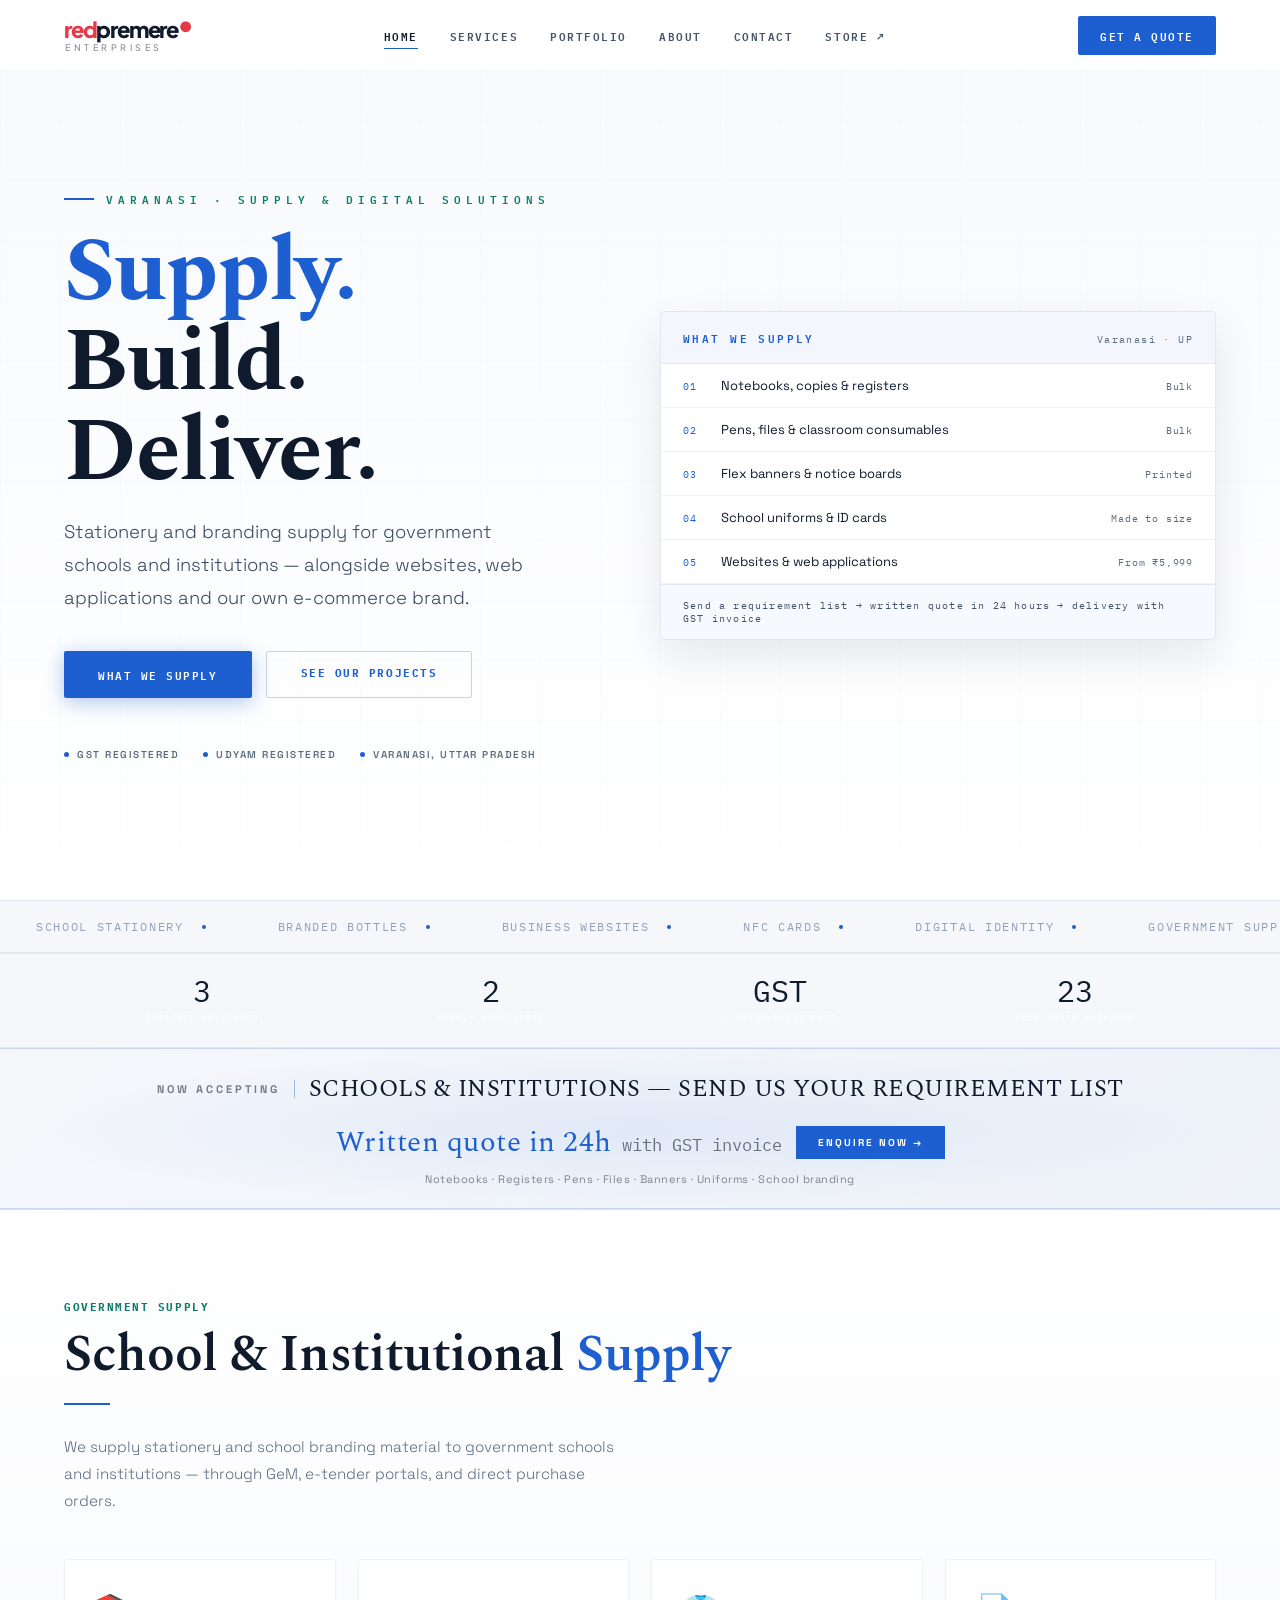
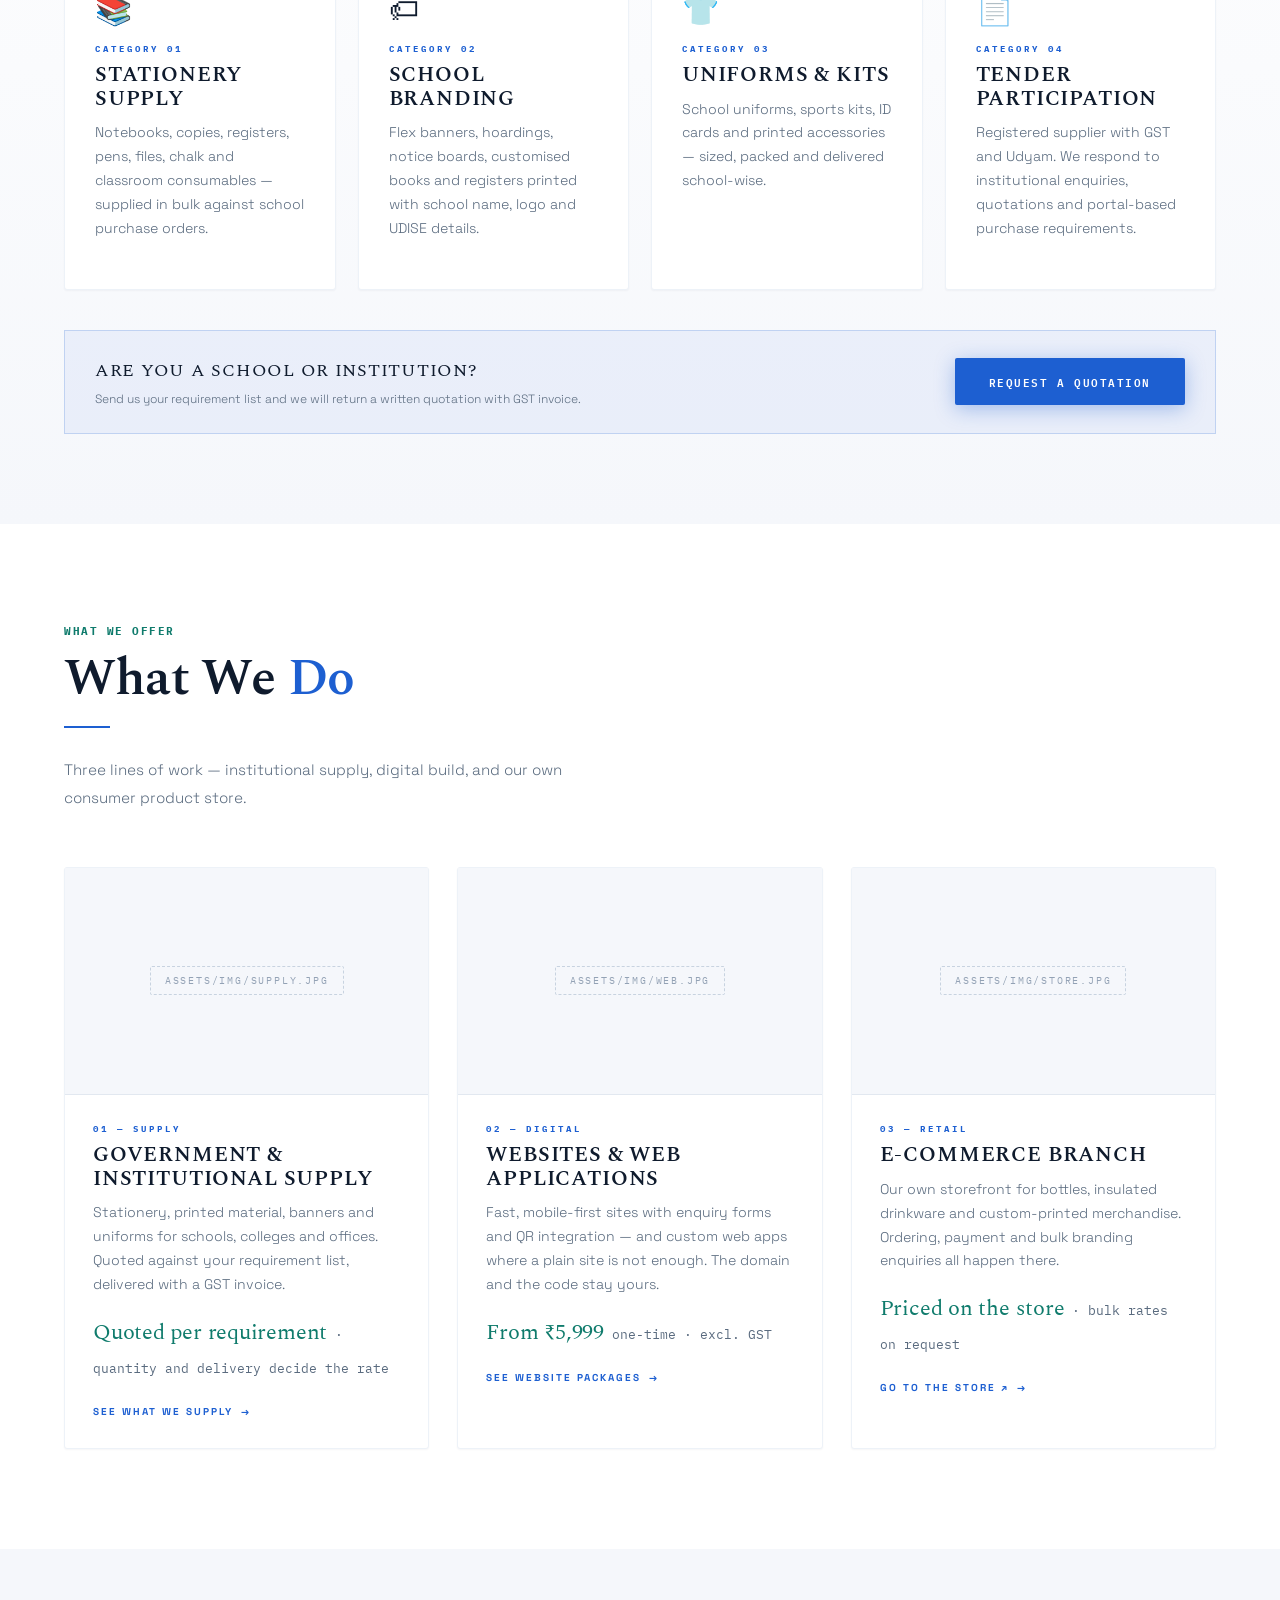
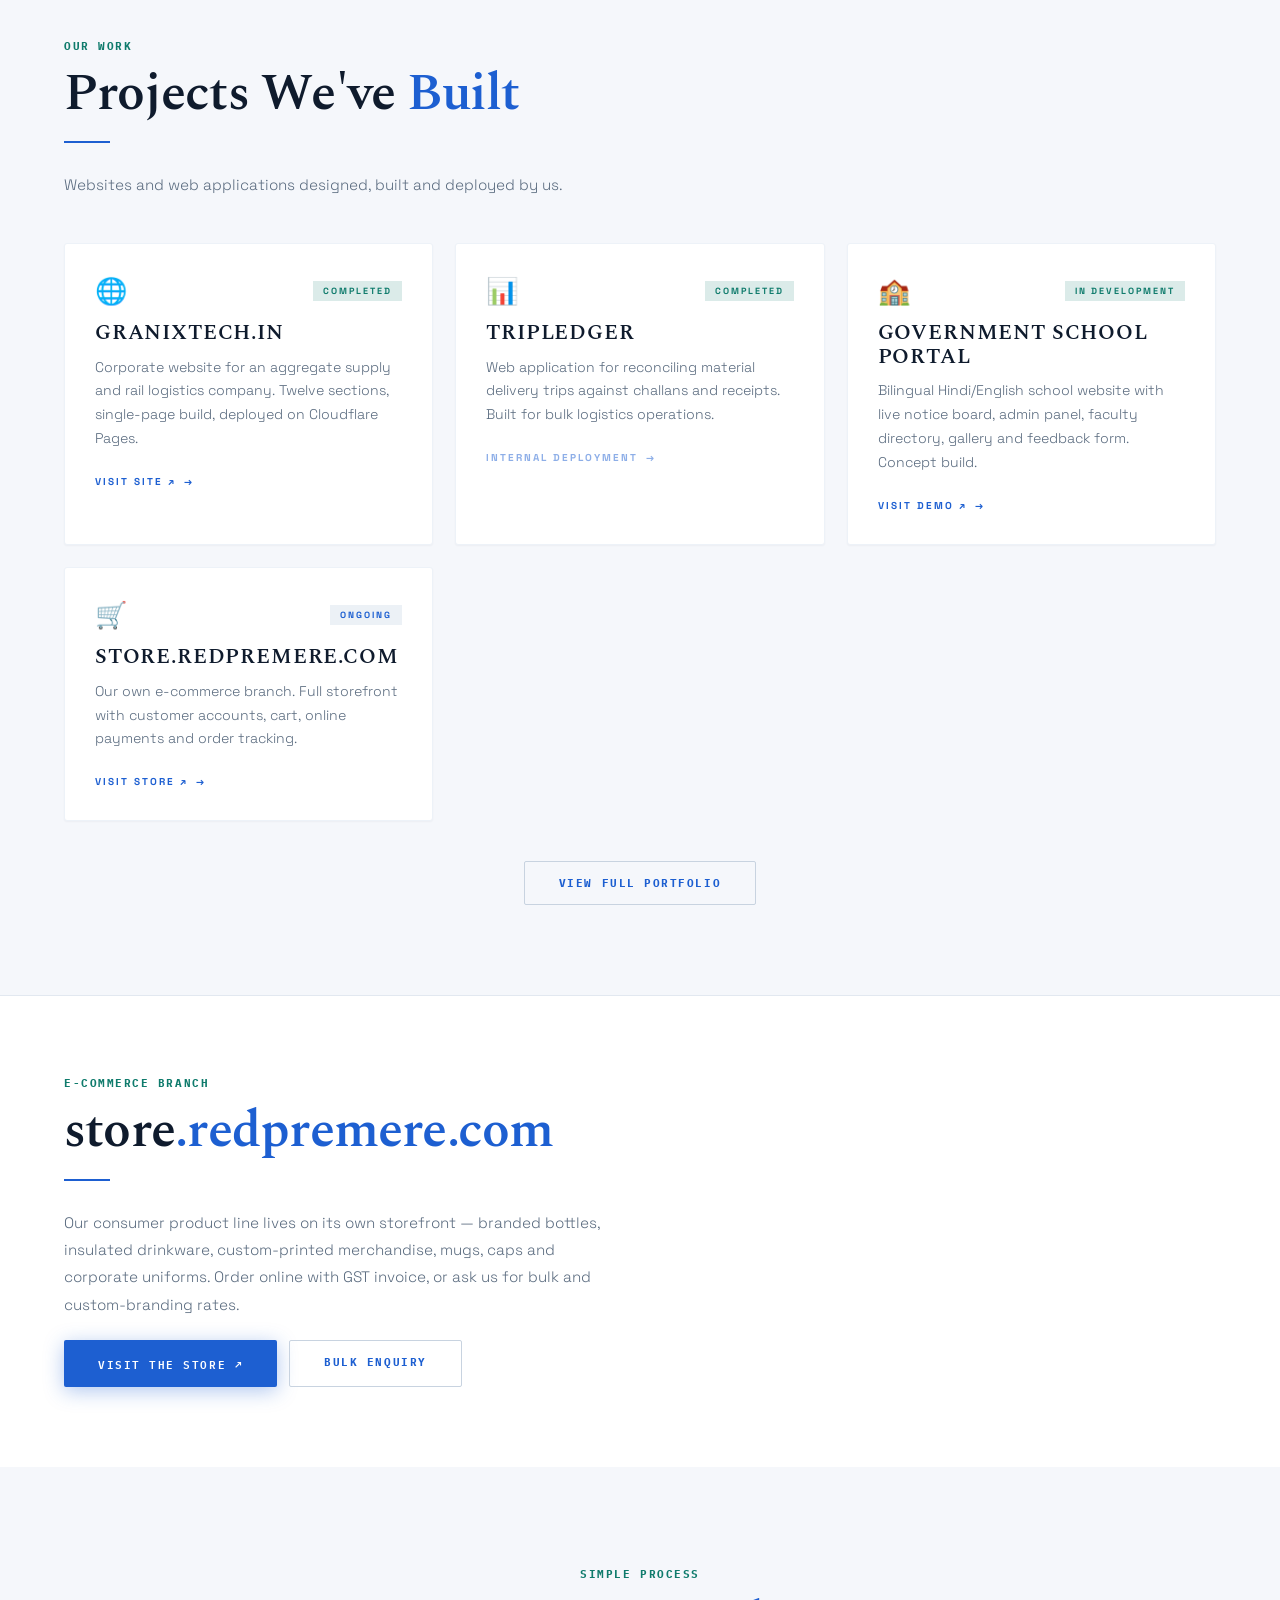
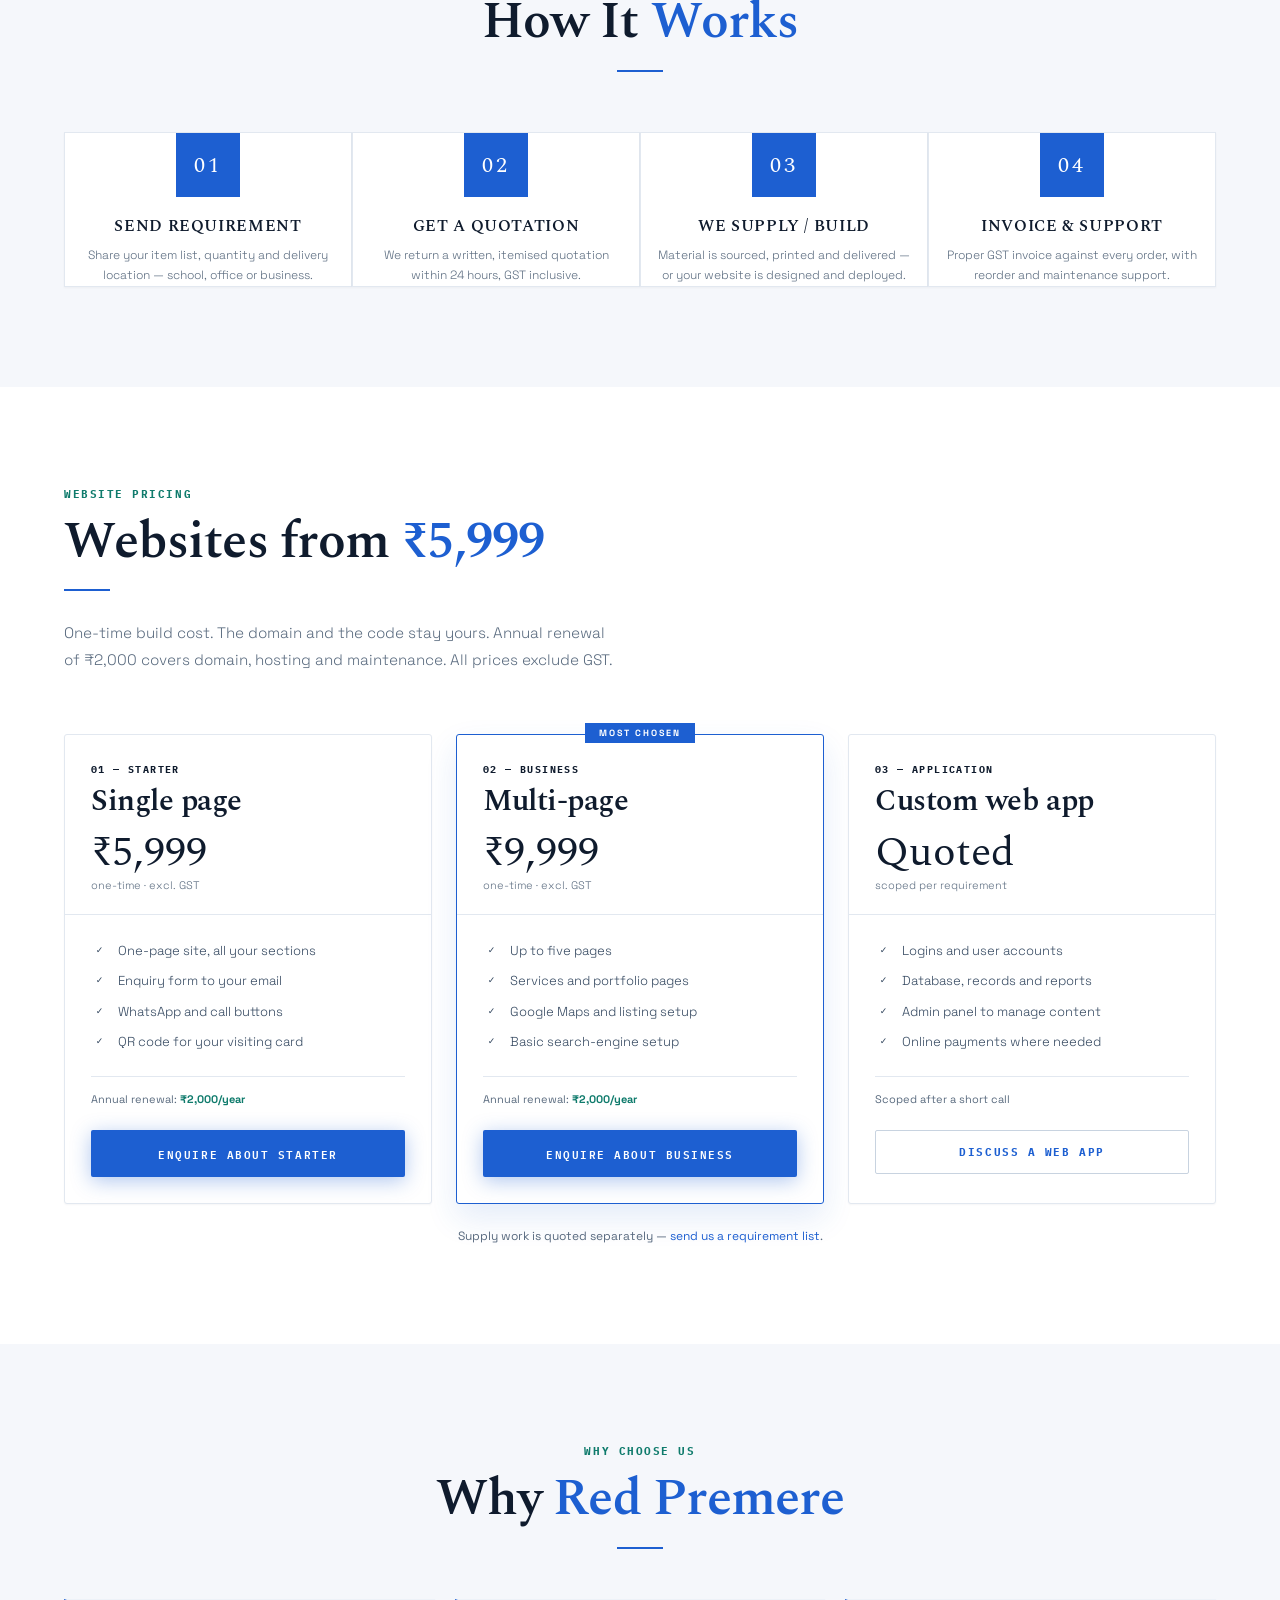
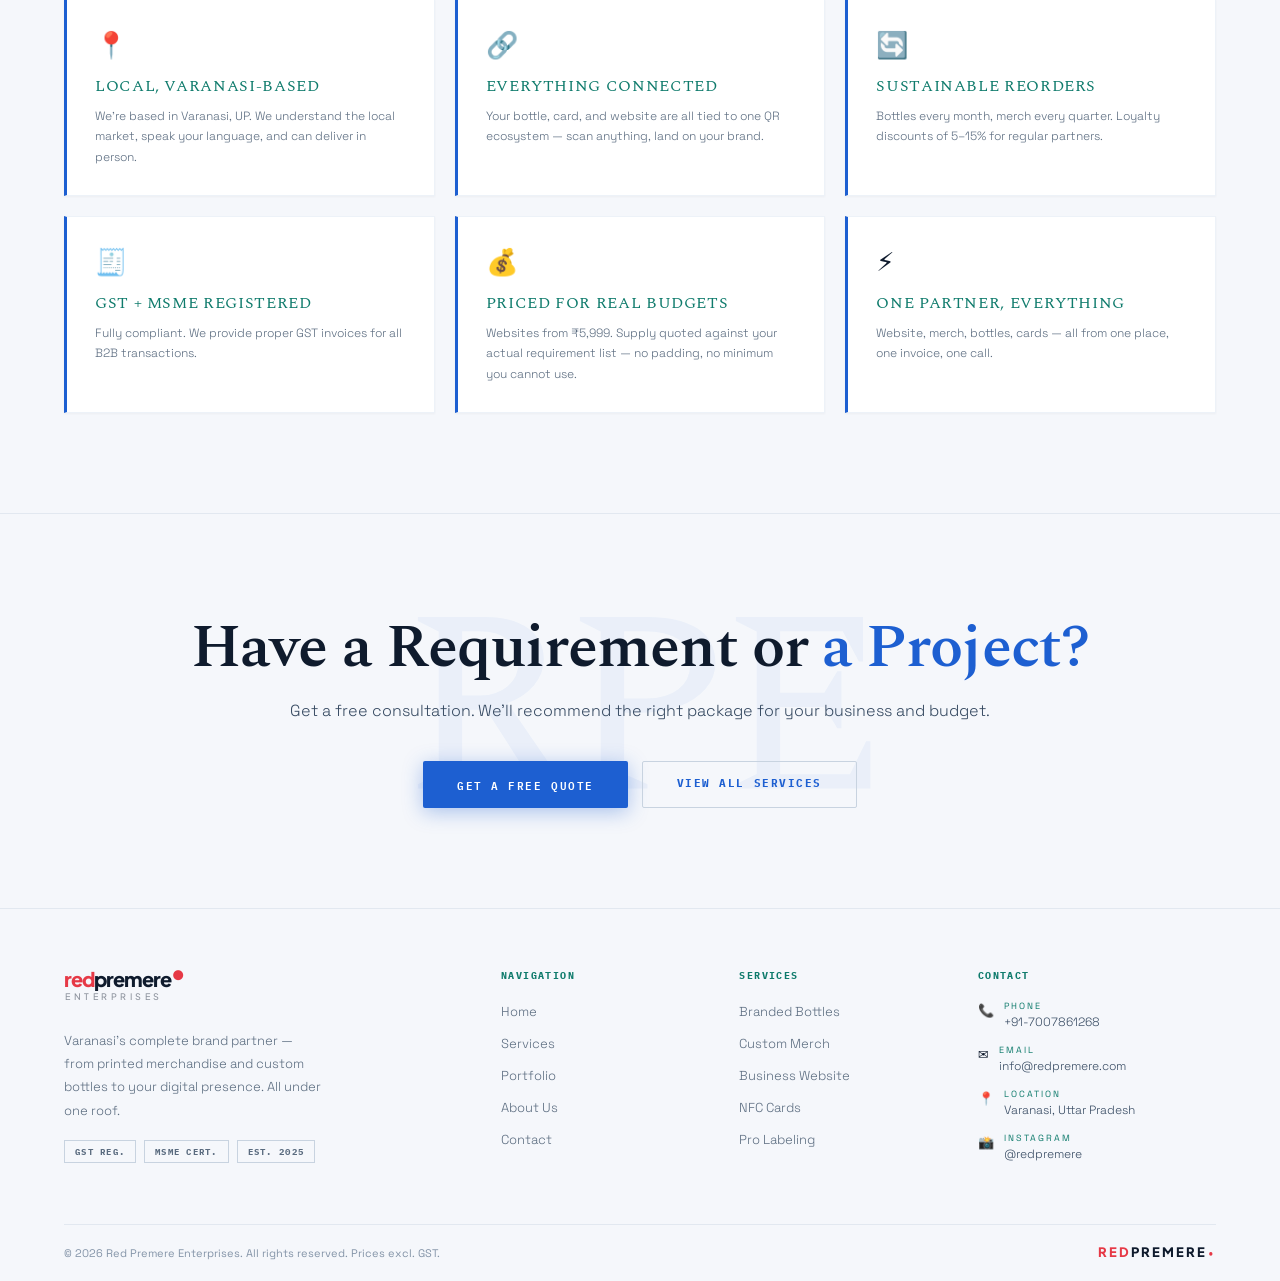
==== commit 1f8ef251: "update 19082026_2306" ====
--- a/index.html
+++ b/index.html
@@ -12,9 +12,9 @@
 <style>
 /* ── HERO ── */
 .hero{position:relative;width:100%;min-height:100vh;display:flex;align-items:center;overflow:hidden;}
-.hero-bg{position:absolute;inset:0;background:#0D141C;}
-.hero-glow{position:absolute;inset:0;background:radial-gradient(ellipse at 65% 50%,rgba(180,0,0,.22) 0%,transparent 60%),radial-gradient(ellipse at 20% 80%,rgba(192,138,62,.08) 0%,transparent 50%);}
-.hero-grid{position:absolute;inset:0;background-image:linear-gradient(rgba(192,138,62,.035) 1px,transparent 1px),linear-gradient(90deg,rgba(192,138,62,.035) 1px,transparent 1px);background-size:60px 60px;animation:gridPan 20s linear infinite;}
+.hero-bg{position:absolute;inset:0;background:#FFFFFF;}
+.hero-glow{position:absolute;inset:0;background:radial-gradient(ellipse at 65% 50%,rgba(180,0,0,.22) 0%,transparent 60%),radial-gradient(ellipse at 20% 80%,rgba(29,95,209,.08) 0%,transparent 50%);}
+.hero-grid{position:absolute;inset:0;background-image:linear-gradient(rgba(29,95,209,.035) 1px,transparent 1px),linear-gradient(90deg,rgba(29,95,209,.035) 1px,transparent 1px);background-size:60px 60px;animation:gridPan 20s linear infinite;}
 @keyframes gridPan{0%{background-position:0 0}100%{background-position:60px 60px}}
 .hero-particles{position:absolute;inset:0;overflow:hidden;z-index:0;}
 .particle{position:absolute;width:2px;height:2px;background:var(--red);border-radius:50%;animation:float var(--dur) ease-in-out infinite;opacity:0;}
@@ -35,19 +35,19 @@
 /* ── PRODUCT SHOWCASE (Hero Right) ── */
 .hero-showcase{position:relative;display:flex;align-items:center;justify-content:center;height:520px;opacity:0;animation:fadeInRight .9s ease .5s forwards;}
 .showcase-orbit{position:relative;width:420px;height:420px;}
-.orbit-ring{position:absolute;border-radius:50%;border:1px solid rgba(192,138,62,.12);animation:spin linear infinite;}
+.orbit-ring{position:absolute;border-radius:50%;border:1px solid rgba(29,95,209,.12);animation:spin linear infinite;}
 .orbit-ring:nth-child(1){inset:0;animation-duration:18s;}
-.orbit-ring:nth-child(2){inset:40px;animation-duration:14s;animation-direction:reverse;border-color:rgba(110,156,151,.1);}
-.orbit-ring:nth-child(3){inset:80px;animation-duration:22s;border-color:rgba(192,138,62,.08);}
+.orbit-ring:nth-child(2){inset:40px;animation-duration:14s;animation-direction:reverse;border-color:rgba(15,123,108,.1);}
+.orbit-ring:nth-child(3){inset:80px;animation-duration:22s;border-color:rgba(29,95,209,.08);}
 @keyframes spin{to{transform:rotate(360deg)}}
 .orbit-center{position:absolute;inset:0;display:flex;align-items:center;justify-content:center;}
-.main-product{animation:floatY 4s ease-in-out infinite;filter:drop-shadow(0 20px 40px rgba(192,138,62,.3));}
+.main-product{animation:floatY 4s ease-in-out infinite;filter:drop-shadow(0 20px 40px rgba(29,95,209,.3));}
 @keyframes floatY{0%,100%{transform:translateY(0)}50%{transform:translateY(-14px)}}
 .orbit-satellite{position:absolute;animation:floatY ease-in-out infinite;}
 .orbit-satellite:nth-child(2){top:20px;right:20px;animation-duration:3.5s;animation-delay:.5s;}
 .orbit-satellite:nth-child(3){bottom:30px;left:20px;animation-duration:4.5s;animation-delay:1s;}
-.sat-glow{filter:drop-shadow(0 8px 20px rgba(192,138,62,.4));}
-.showcase-label{position:absolute;background:rgba(15,15,15,.9);border:1px solid rgba(192,138,62,.3);padding:8px 14px;border-radius:6px;font-size:11px;font-weight:600;letter-spacing:1px;text-transform:uppercase;color:var(--gold);white-space:nowrap;backdrop-filter:blur(8px);}
+.sat-glow{filter:drop-shadow(0 8px 20px rgba(29,95,209,.4));}
+.showcase-label{position:absolute;background:rgba(15,15,15,.9);border:1px solid rgba(29,95,209,.3);padding:8px 14px;border-radius:6px;font-size:11px;font-weight:600;letter-spacing:1px;text-transform:uppercase;color:var(--gold);white-space:nowrap;backdrop-filter:blur(8px);}
 .label-bottle{top:80px;left:-10px;animation:pulseLbl 3s ease-in-out infinite;}
 .label-tshirt{bottom:100px;right:-20px;animation:pulseLbl 3s ease-in-out infinite .8s;}
 .label-mug{bottom:30px;left:40px;animation:pulseLbl 3s ease-in-out infinite 1.5s;}
@@ -63,11 +63,11 @@
 /* ── SERVICES SECTION ── */
 .services-section{padding:100px 0;background:var(--black);}
 .services-grid-new{display:grid;grid-template-columns:repeat(3,1fr);gap:28px;margin-top:56px;}
-.svc-card{background:var(--black-card);border:1px solid #1F2B36;overflow:hidden;transition:all .4s cubic-bezier(.25,.8,.25,1);position:relative;cursor:pointer;}
-.svc-card::before{content:'';position:absolute;inset:0;background:linear-gradient(135deg,rgba(192,138,62,.08),transparent);opacity:0;transition:opacity .4s;}
-.svc-card:hover{transform:translateY(-8px);border-color:rgba(192,138,62,.5);box-shadow:0 20px 60px rgba(192,138,62,.2);}
+.svc-card{background:var(--black-card);border:1px solid #EDF2F8;overflow:hidden;transition:all .4s cubic-bezier(.25,.8,.25,1);position:relative;cursor:pointer;}
+.svc-card::before{content:'';position:absolute;inset:0;background:linear-gradient(135deg,rgba(29,95,209,.08),transparent);opacity:0;transition:opacity .4s;}
+.svc-card:hover{transform:translateY(-8px);border-color:rgba(29,95,209,.5);box-shadow:0 20px 60px rgba(29,95,209,.2);}
 .svc-card:hover::before{opacity:1;}
-.svc-card-visual{height:220px;position:relative;overflow:hidden;display:flex;align-items:center;justify-content:center;background:#121B24;}
+.svc-card-visual{height:220px;position:relative;overflow:hidden;display:flex;align-items:center;justify-content:center;background:#FFFFFF;}
 .svc-card-visual-bg{position:absolute;inset:0;transition:transform .6s ease;}
 .svc-card:hover .svc-card-visual-bg{transform:scale(1.06);}
 .svc-product{transition:transform .5s ease;animation:floatY 4s ease-in-out infinite;}
@@ -83,9 +83,9 @@
 .svc-card:hover .svc-card-link::after{transform:translateX(5px);}
 
 /* ── HOW IT WORKS ── */
-.hiw-section{padding:100px 0;background:#101922;}
+.hiw-section{padding:100px 0;background:#F5F7FB;}
 .hiw-steps{display:grid;grid-template-columns:repeat(4,1fr);gap:0;position:relative;margin-top:60px;}
-.hiw-steps::before{content:'';position:absolute;top:32px;left:12.5%;right:12.5%;height:1px;background:linear-gradient(90deg,var(--red),#4B5A67,var(--red));z-index:0;}
+.hiw-steps::before{content:'';position:absolute;top:32px;left:12.5%;right:12.5%;height:1px;background:linear-gradient(90deg,var(--red),#8494A8,var(--red));z-index:0;}
 .hiw-step{text-align:center;padding:0 16px;position:relative;z-index:1;}
 .hiw-step-num{width:64px;height:64px;background:var(--red);font-family:'Spectral',Georgia,serif;font-size:1.4rem;color:white;display:flex;align-items:center;justify-content:center;margin:0 auto 20px;transition:transform .3s;position:relative;}
 .hiw-step:hover .hiw-step-num{transform:scale(1.1);}
@@ -93,9 +93,9 @@
 .hiw-step-desc{font-size:12px;font-weight:300;color:var(--grey);line-height:1.7;}
 .pricing-section{padding:100px 0;background:var(--black);}
 .pricing-grid{display:grid;grid-template-columns:repeat(3,1fr);gap:24px;margin-top:60px;}
-.why-section{padding:100px 0;background:#101922;}
+.why-section{padding:100px 0;background:#F5F7FB;}
 .why-grid{display:grid;grid-template-columns:repeat(3,1fr);gap:20px;margin-top:50px;}
-.why-card{padding:28px;background:var(--black-card);border:1px solid #1F2B36;border-left:3px solid var(--red);transition:transform .3s;}
+.why-card{padding:28px;background:var(--black-card);border:1px solid #EDF2F8;border-left:3px solid var(--red);transition:transform .3s;}
 .why-card:hover{transform:translateX(4px);}
 .why-card-icon{font-size:26px;margin-bottom:12px;}
 .why-card-title{font-family:'Spectral',Georgia,serif;font-size:1rem;text-transform:uppercase;color:var(--gold);letter-spacing:.04em;margin-bottom:8px;}
@@ -260,23 +260,23 @@
 
 
 <!-- CATCHY HOOK STRIP -->
-<div style="background:linear-gradient(135deg,#101922,#132029);border-top:1px solid rgba(192,138,62,.2);border-bottom:1px solid rgba(192,138,62,.2);padding:22px 0;text-align:center;position:relative;overflow:hidden;">
-  <div style="position:absolute;inset:0;background:radial-gradient(ellipse at center,rgba(192,138,62,.08),transparent 70%);"></div>
+<div style="background:linear-gradient(135deg,#F5F7FB,#EDF2F8);border-top:1px solid rgba(29,95,209,.2);border-bottom:1px solid rgba(29,95,209,.2);padding:22px 0;text-align:center;position:relative;overflow:hidden;">
+  <div style="position:absolute;inset:0;background:radial-gradient(ellipse at center,rgba(29,95,209,.08),transparent 70%);"></div>
   <div class="container" style="position:relative;z-index:1;">
     <div style="display:flex;align-items:center;justify-content:center;gap:14px;flex-wrap:wrap;">
-      <span style="font-size:11px;font-weight:700;letter-spacing:3px;text-transform:uppercase;color:rgba(255,255,255,.4);">Now Accepting</span>
-      <div style="width:1px;height:18px;background:rgba(192,138,62,.4);"></div>
-      <span style="font-family:'Spectral',Georgia,serif;font-size:clamp(1rem,2.5vw,1.5rem);color:#fff;letter-spacing:.5px;text-transform:uppercase;">Schools &amp; institutions &mdash; send us your requirement list</span>
-      <span style="font-family:'Spectral',Georgia,serif;font-size:clamp(1.2rem,3vw,1.8rem);color:#C08A3E;letter-spacing:.5px;">Written quote in 24h<span style="font-size:60%;color:rgba(255,255,255,.5);font-family:'IBM Plex Mono',ui-monospace,monospace;font-weight:400;letter-spacing:0;"> with GST invoice</span></span>
-      <a href="contact.html" style="background:#C08A3E;color:#fff;font-size:10px;font-weight:700;letter-spacing:2px;text-transform:uppercase;padding:10px 22px;text-decoration:none;flex-shrink:0;transition:background .25s;" onmouseover="this.style.background='#DCA95C'" onmouseout="this.style.background='#C08A3E'">Enquire Now →</a>
-    </div>
-    <p style="font-size:11px;color:rgba(255,255,255,.3);margin-top:8px;letter-spacing:.5px;">Notebooks &middot; Registers &middot; Pens &middot; Files &middot; Banners &middot; Uniforms &middot; School branding</p>
+      <span style="font-size:11px;font-weight:700;letter-spacing:3px;text-transform:uppercase;color:rgba(15,27,45,.55);">Now Accepting</span>
+      <div style="width:1px;height:18px;background:rgba(29,95,209,.4);"></div>
+      <span style="font-family:'Spectral',Georgia,serif;font-size:clamp(1rem,2.5vw,1.5rem);color:#0F1B2D;letter-spacing:.5px;text-transform:uppercase;">Schools &amp; institutions &mdash; send us your requirement list</span>
+      <span style="font-family:'Spectral',Georgia,serif;font-size:clamp(1.2rem,3vw,1.8rem);color:#1D5FD1;letter-spacing:.5px;">Written quote in 24h<span style="font-size:60%;color:rgba(15,27,45,.6);font-family:'IBM Plex Mono',ui-monospace,monospace;font-weight:400;letter-spacing:0;"> with GST invoice</span></span>
+      <a href="contact.html" style="background:#1D5FD1;color:#FFFFFF;font-size:10px;font-weight:700;letter-spacing:2px;text-transform:uppercase;padding:10px 22px;text-decoration:none;flex-shrink:0;transition:background .25s;" onmouseover="this.style.background='#1750B5'" onmouseout="this.style.background='#1D5FD1'">Enquire Now →</a>
+    </div>
+    <p style="font-size:11px;color:rgba(15,27,45,.5);margin-top:8px;letter-spacing:.5px;">Notebooks &middot; Registers &middot; Pens &middot; Files &middot; Banners &middot; Uniforms &middot; School branding</p>
   </div>
 </div>
 
 
 <!-- ═══ GOVERNMENT SUPPLY & E-TENDER ═══ -->
-<section id="govt-supply" style="padding:90px 0;background:linear-gradient(180deg,#0D141C,#101922);border-top:1px solid rgba(192,138,62,.15);">
+<section id="govt-supply" style="padding:90px 0;background:linear-gradient(180deg,#FFFFFF,#F5F7FB);border-top:1px solid rgba(29,95,209,.15);">
   <div class="container">
     <div data-fade>
       <span class="section-eyebrow">Government Supply</span>
@@ -317,9 +317,9 @@
 
     </div>
 
-    <div style="margin-top:40px;padding:26px 30px;background:rgba(192,138,62,.06);border:1px solid rgba(192,138,62,.2);display:flex;align-items:center;justify-content:space-between;gap:20px;flex-wrap:wrap;">
+    <div style="margin-top:40px;padding:26px 30px;background:rgba(29,95,209,.06);border:1px solid rgba(29,95,209,.2);display:flex;align-items:center;justify-content:space-between;gap:20px;flex-wrap:wrap;">
       <div>
-        <div style="font-family:'Spectral',Georgia,serif;font-size:1.15rem;color:#fff;text-transform:uppercase;letter-spacing:.04em;">Are you a school or institution?</div>
+        <div style="font-family:'Spectral',Georgia,serif;font-size:1.15rem;color:#0F1B2D;text-transform:uppercase;letter-spacing:.04em;">Are you a school or institution?</div>
         <p style="font-size:12px;color:var(--grey);font-weight:300;margin-top:6px;">Send us your requirement list and we will return a written quotation with GST invoice.</p>
       </div>
       <a href="contact.html" class="btn btn-red" style="flex-shrink:0;">Request a Quotation</a>
@@ -384,7 +384,7 @@
 
 
 <!-- ═══ PROJECTS ═══ -->
-<section style="padding:90px 0;background:#101922;">
+<section style="padding:90px 0;background:#F5F7FB;">
   <div class="container">
     <div data-fade>
       <span class="section-eyebrow">Our Work</span>
@@ -398,7 +398,7 @@
       <div class="svc-card" data-fade data-delay="1" style="padding:30px;">
         <div style="display:flex;align-items:center;justify-content:space-between;margin-bottom:14px;">
           <span style="font-size:26px;">&#127760;</span>
-          <span style="font-size:9px;font-weight:700;letter-spacing:2px;text-transform:uppercase;padding:4px 10px;background:rgba(110,156,151,.15);color:#4caf50;">Completed</span>
+          <span style="font-size:9px;font-weight:700;letter-spacing:2px;text-transform:uppercase;padding:4px 10px;background:rgba(15,123,108,.15);color:#0F7B6C;">Completed</span>
         </div>
         <h3 class="svc-card-title" style="margin-bottom:10px;">granixtech.in</h3>
         <p class="svc-card-desc">Corporate website for an aggregate supply and rail logistics company. Twelve sections, single-page build, deployed on Cloudflare Pages.</p>
@@ -408,7 +408,7 @@
       <div class="svc-card" data-fade data-delay="2" style="padding:30px;">
         <div style="display:flex;align-items:center;justify-content:space-between;margin-bottom:14px;">
           <span style="font-size:26px;">&#128202;</span>
-          <span style="font-size:9px;font-weight:700;letter-spacing:2px;text-transform:uppercase;padding:4px 10px;background:rgba(110,156,151,.15);color:#4caf50;">Completed</span>
+          <span style="font-size:9px;font-weight:700;letter-spacing:2px;text-transform:uppercase;padding:4px 10px;background:rgba(15,123,108,.15);color:#0F7B6C;">Completed</span>
         </div>
         <h3 class="svc-card-title" style="margin-bottom:10px;">TripLedger</h3>
         <p class="svc-card-desc">Web application for reconciling material delivery trips against challans and receipts. Built for bulk logistics operations.</p>
@@ -418,7 +418,7 @@
       <div class="svc-card" data-fade data-delay="3" style="padding:30px;">
         <div style="display:flex;align-items:center;justify-content:space-between;margin-bottom:14px;">
           <span style="font-size:26px;">&#127979;</span>
-          <span style="font-size:9px;font-weight:700;letter-spacing:2px;text-transform:uppercase;padding:4px 10px;background:rgba(110,156,151,.15);color:#6E9C97;">In Development</span>
+          <span style="font-size:9px;font-weight:700;letter-spacing:2px;text-transform:uppercase;padding:4px 10px;background:rgba(15,123,108,.15);color:#0F7B6C;">In Development</span>
         </div>
         <h3 class="svc-card-title" style="margin-bottom:10px;">Government School Portal</h3>
         <p class="svc-card-desc">Bilingual Hindi/English school website with live notice board, admin panel, faculty directory, gallery and feedback form. Concept build.</p>
@@ -428,7 +428,7 @@
       <div class="svc-card" data-fade data-delay="4" style="padding:30px;">
         <div style="display:flex;align-items:center;justify-content:space-between;margin-bottom:14px;">
           <span style="font-size:26px;">&#128722;</span>
-          <span style="font-size:9px;font-weight:700;letter-spacing:2px;text-transform:uppercase;padding:4px 10px;background:rgba(126,160,196,.15);color:#6ab0f3;">Ongoing</span>
+          <span style="font-size:9px;font-weight:700;letter-spacing:2px;text-transform:uppercase;padding:4px 10px;background:rgba(126,160,196,.15);color:#1D5FD1;">Ongoing</span>
         </div>
         <h3 class="svc-card-title" style="margin-bottom:10px;">store.redpremere.com</h3>
         <p class="svc-card-desc">Our own e-commerce branch. Full storefront with customer accounts, cart, online payments and order tracking.</p>
@@ -444,7 +444,7 @@
 </section>
 
 <!-- ═══ E-COMMERCE BRANCH ═══ -->
-<section style="padding:80px 0;background:var(--black);border-top:1px solid #18222C;">
+<section style="padding:80px 0;background:var(--black);border-top:1px solid #E2E8F0;">
   <div class="container">
     <div style="display:grid;grid-template-columns:repeat(auto-fit,minmax(300px,1fr));gap:40px;align-items:center;">
       <div data-fade>
@@ -631,7 +631,7 @@
     </div>
     <div class="footer-bottom">
       <span class="footer-bottom-text">© 2026 Red Premere Enterprises. All rights reserved. Prices excl. GST.</span>
-      <span class="footer-bottom-brand"><span style="font-family:'Plus Jakarta Sans',system-ui;font-weight:800;font-size:13px;color:#C08A3E;">red</span><span style="font-family:'Plus Jakarta Sans',system-ui;font-weight:800;font-size:13px;color:#4B5A67;">premere</span><span style="color:#C08A3E;font-size:10px;margin-left:1px;">●</span></span>
+      <span class="footer-bottom-brand"><span style="font-family:'Plus Jakarta Sans',system-ui;font-weight:800;font-size:13px;color:#E63946;">red</span><span style="font-family:'Plus Jakarta Sans',system-ui;font-weight:800;font-size:13px;color:#0F1B2D;">premere</span><span style="color:#E63946;font-size:10px;margin-left:1px;">●</span></span>
     </div>
   </div>
 </footer>
--- a/css/style.css
+++ b/css/style.css
@@ -29,11 +29,11 @@
   gap: 0;
 }
 
-.logo-red   { color: #C08A3E; }
+.logo-red   { color: #1D5FD1; }
 .logo-white { color: #ffffff; }
 
 .logo-dot-mark {
-  color: #C08A3E;
+  color: #1D5FD1;
   font-size: 14px;
   margin-left: 1px;
   line-height: 1;
@@ -47,23 +47,26 @@
   font-weight: 500;
   letter-spacing: 3.5px;
   text-transform: uppercase;
-  color: rgba(255,255,255,0.35);
+  color: rgba(15,27,45,0.5);
   padding-left: 1px;
   margin-top: 2px;
 }
 
 /* Footer variant */
 .footer .logo-white { color: #ffffff; }
-.footer .logo-sub   { color: rgba(255,255,255,0.25); }
+.footer .logo-sub   { color: rgba(15,27,45,0.45); }
 
 
 :root {
-  /* "Ink & Brass" — v1.2 palette */
-  --red: #C08A3E; --red-dark: #7A5624; --red-bright: #DCA95C;   /* brass, kept under the old names so nothing breaks */
-  --gold: #6E9C97; --gold-light: #9CC3BE;                        /* verdigris */
-  --black: #0D141C; --black-mid: #141D26; --black-light: #1F2B36; --black-card: #161F29;
-  --white: #F2EFE9; --grey: #8496A6; --grey-light: #C3CDD6;
-  --rule: #26323E;
+  /* "Paper & Blue" — v1.4 light palette.
+     Old variable names are kept so nothing downstream breaks; only
+     their values changed. --black* now means a light surface. */
+  --red: #1D5FD1; --red-dark: #12325E; --red-bright: #1750B5;   /* primary blue */
+  --gold: #0F7B6C; --gold-light: #3FA796;                        /* teal green */
+  --black: #FFFFFF; --black-mid: #F5F7FB; --black-light: #EDF2F8; --black-card: #FFFFFF;
+  --white: #0F1B2D; --grey: #5A6B7F; --grey-light: #33475F;
+  --rule: #E2E8F0;
+  --brand-red: #E63946;   /* logo only */
   --font-display: 'Spectral', Georgia, serif;
   --font-body: 'Space Grotesk', system-ui, sans-serif;
   --font-mono: 'IBM Plex Mono', ui-monospace, monospace;
@@ -86,7 +89,7 @@
 
 /* NAV */
 .nav { position: fixed; top: 0; left: 0; right: 0; height: var(--nav-h); z-index: 1000; transition: background .3s, box-shadow .3s; }
-.nav.scrolled { background: rgba(13,20,28,.97); box-shadow: 0 1px 0 rgba(192,138,62,.3); backdrop-filter: blur(10px); }
+.nav.scrolled { background: rgba(255,255,255,.97); box-shadow: 0 1px 0 rgba(29,95,209,.3); backdrop-filter: blur(10px); }
 .nav-inner { height: 100%; display: flex; align-items: center; justify-content: space-between; }
 
 
@@ -102,30 +105,30 @@
 .nav-link:hover, .nav-link.active { color: var(--white); }
 .nav-link:hover::after, .nav-link.active::after { transform: scaleX(1); }
 .nav-cta { padding: 10px 22px; background: var(--red); color: var(--white); font-size: 11px; font-weight: 700; letter-spacing: 2px; text-transform: uppercase; transition: background .25s, box-shadow .25s; }
-.nav-cta:hover { background: var(--red-bright); box-shadow: 0 0 20px rgba(192,138,62,.5); color: white; }
+.nav-cta:hover { background: var(--red-bright); box-shadow: 0 0 20px rgba(29,95,209,.5); color: white; }
 .nav-hamburger { display: none; flex-direction: column; gap: 5px; cursor: pointer; background: none; border: none; padding: 4px; }
 .nav-hamburger span { display: block; width: 24px; height: 2px; background: var(--white); transition: all .3s; }
 .nav-hamburger.open span:nth-child(1) { transform: translateY(7px) rotate(45deg); }
 .nav-hamburger.open span:nth-child(2) { opacity: 0; }
 .nav-hamburger.open span:nth-child(3) { transform: translateY(-7px) rotate(-45deg); }
-.nav-mobile { display: none; position: fixed; top: var(--nav-h); left: 0; right: 0; background: rgba(13,20,28,.98); padding: 24px; border-bottom: 2px solid var(--red); z-index: 999; flex-direction: column; gap: 18px; backdrop-filter: blur(10px); }
+.nav-mobile { display: none; position: fixed; top: var(--nav-h); left: 0; right: 0; background: rgba(255,255,255,.98); padding: 24px; border-bottom: 2px solid var(--red); z-index: 999; flex-direction: column; gap: 18px; backdrop-filter: blur(10px); }
 .nav-mobile.open { display: flex; }
-.nav-mobile .nav-link { font-size: 13px; padding: 10px 0; border-bottom: 1px solid #1F2B36; }
+.nav-mobile .nav-link { font-size: 13px; padding: 10px 0; border-bottom: 1px solid #EDF2F8; }
 .nav-mobile .nav-wordmark { color: var(--white); }
 .nav-mobile .nav-cta { text-align: center; margin-top: 8px; padding: 14px; }
 
 /* BUTTONS */
 .btn { display: inline-block; padding: 14px 34px; font-size: 11px; font-weight: 700; letter-spacing: 2px; text-transform: uppercase; cursor: pointer; border: none; transition: all .3s; font-family: 'Space Grotesk',sans-serif; }
-.btn-red { background: var(--red); color: var(--white); box-shadow: 0 4px 20px rgba(192,138,62,.35); }
-.btn-red:hover { background: var(--red-bright); box-shadow: 0 6px 28px rgba(192,138,62,.55); transform: translateY(-2px); color: white; }
+.btn-red { background: var(--red); color: var(--white); box-shadow: 0 4px 20px rgba(29,95,209,.35); }
+.btn-red:hover { background: var(--red-bright); box-shadow: 0 6px 28px rgba(29,95,209,.55); transform: translateY(-2px); color: white; }
 .btn-outline { background: transparent; color: var(--white); border: 1px solid rgba(255,255,255,.25); }
 .btn-outline:hover { border-color: var(--gold); color: var(--gold); transform: translateY(-2px); }
 .btn-gold { background: var(--gold); color: var(--black); font-weight: 700; }
-.btn-gold:hover { background: var(--gold-light); box-shadow: 0 6px 28px rgba(110,156,151,.4); transform: translateY(-2px); color: var(--black); }
+.btn-gold:hover { background: var(--gold-light); box-shadow: 0 6px 28px rgba(15,123,108,.4); transform: translateY(-2px); color: var(--black); }
 
 /* PAGE HERO */
-.page-hero { padding-top: calc(var(--nav-h) + 70px); padding-bottom: 80px; background: linear-gradient(160deg,#0D141C 0%,#132029 60%,#0D141C 100%); border-bottom: 1px solid #1F2B36; position: relative; overflow: hidden; }
-.page-hero::before { content: ''; position: absolute; top: 0; right: 0; width: 50%; height: 100%; background: radial-gradient(ellipse at top right,rgba(192,138,62,.1) 0%,transparent 70%); }
+.page-hero { padding-top: calc(var(--nav-h) + 70px); padding-bottom: 80px; background: linear-gradient(160deg,#FFFFFF 0%,#EDF2F8 60%,#FFFFFF 100%); border-bottom: 1px solid #EDF2F8; position: relative; overflow: hidden; }
+.page-hero::before { content: ''; position: absolute; top: 0; right: 0; width: 50%; height: 100%; background: radial-gradient(ellipse at top right,rgba(29,95,209,.1) 0%,transparent 70%); }
 .page-hero-eyebrow { font-size: 11px; font-weight: 700; letter-spacing: 4px; text-transform: uppercase; color: var(--gold); margin-bottom: 14px; display: block; }
 .page-hero-title { font-size: clamp(2.5rem,7vw,5rem); color: var(--white); margin-bottom: 18px; position: relative; }
 .page-hero-title span { color: var(--red); }
@@ -146,8 +149,8 @@
 .stat-item { text-align: center; }
 
 /* SERVICE CARDS */
-.service-card { background: var(--black-card); border: 1px solid #26323E; transition: all .3s; overflow: hidden; display: flex; flex-direction: column; }
-.service-card:hover { border-color: var(--red); transform: translateY(-5px); box-shadow: 0 12px 40px rgba(192,138,62,.18); }
+.service-card { background: var(--black-card); border: 1px solid #E2E8F0; transition: all .3s; overflow: hidden; display: flex; flex-direction: column; }
+.service-card:hover { border-color: var(--red); transform: translateY(-5px); box-shadow: 0 12px 40px rgba(29,95,209,.18); }
 .service-card-icon { font-size: 28px; margin-bottom: 12px; }
 .service-card-body { padding: 28px; flex: 1; }
 .service-card-title { font-family: var(--font-display); font-size: 1.3rem; text-transform: uppercase; letter-spacing: .04em; margin-bottom: 10px; }
@@ -156,59 +159,59 @@
 .service-card-link:hover { color: var(--gold); }
 
 /* BUNDLE CARDS */
-.bundle-card { background: var(--black-card); border: 1px solid #26323E; position: relative; display: flex; flex-direction: column; transition: transform .3s, box-shadow .3s; }
+.bundle-card { background: var(--black-card); border: 1px solid #E2E8F0; position: relative; display: flex; flex-direction: column; transition: transform .3s, box-shadow .3s; }
 .bundle-card:hover { transform: translateY(-5px); }
-.bundle-card.featured { border-color: var(--gold); box-shadow: 0 0 40px rgba(110,156,151,.12); }
+.bundle-card.featured { border-color: var(--gold); box-shadow: 0 0 40px rgba(15,123,108,.12); }
 .bundle-card-badge { position: absolute; top: -12px; left: 50%; transform: translateX(-50%); background: var(--gold); color: var(--black); font-size: 9px; font-weight: 700; letter-spacing: 2px; text-transform: uppercase; padding: 4px 14px; white-space: nowrap; }
-.bundle-card-header { padding: 28px 26px 22px; border-bottom: 1px solid #26323E; }
+.bundle-card-header { padding: 28px 26px 22px; border-bottom: 1px solid #E2E8F0; }
 .bundle-tier-label { font-size: 10px; font-weight: 700; letter-spacing: 3px; text-transform: uppercase; margin-bottom: 8px; display: block; }
 .tier-starter .bundle-tier-label { color: var(--grey); }
 .tier-pro .bundle-tier-label { color: var(--gold); }
-.tier-premium .bundle-tier-label { color: #5ba3e8; }
+.tier-premium .bundle-tier-label { color: #1D5FD1; }
 .bundle-card-name { font-family: var(--font-display); font-size: 1.9rem; text-transform: uppercase; margin-bottom: 14px; }
 .bundle-price { font-family: var(--font-display); font-size: 2.6rem; line-height: 1; margin-bottom: 4px; }
 .tier-starter .bundle-price { color: var(--red); }
 .tier-pro .bundle-price { color: var(--gold); }
-.tier-premium .bundle-price { color: #5ba3e8; }
+.tier-premium .bundle-price { color: #1D5FD1; }
 .bundle-price-note { font-size: 11px; color: var(--grey); font-weight: 300; }
 .bundle-card-body { padding: 26px; flex: 1; }
 .bundle-features { display: flex; flex-direction: column; gap: 11px; margin-bottom: 24px; }
 .bundle-feature { display: flex; align-items: flex-start; gap: 10px; font-size: 13px; color: var(--grey-light); font-weight: 300; line-height: 1.5; }
 .bundle-feature-check { flex-shrink: 0; width: 17px; height: 17px; border-radius: 50%; display: flex; align-items: center; justify-content: center; font-size: 9px; margin-top: 1px; }
-.tier-starter .bundle-feature-check { background: rgba(192,138,62,.15); color: var(--red); }
-.tier-pro .bundle-feature-check { background: rgba(110,156,151,.15); color: var(--gold); }
-.tier-premium .bundle-feature-check { background: rgba(91,163,232,.15); color: #5ba3e8; }
-.bundle-renewal { font-size: 11px; color: var(--grey); padding-top: 14px; border-top: 1px solid #26323E; margin-bottom: 22px; line-height: 1.6; }
+.tier-starter .bundle-feature-check { background: rgba(29,95,209,.15); color: var(--red); }
+.tier-pro .bundle-feature-check { background: rgba(15,123,108,.15); color: var(--gold); }
+.tier-premium .bundle-feature-check { background: rgba(29,95,209,.15); color: #1D5FD1; }
+.bundle-renewal { font-size: 11px; color: var(--grey); padding-top: 14px; border-top: 1px solid #E2E8F0; margin-bottom: 22px; line-height: 1.6; }
 .bundle-renewal strong { color: var(--gold); }
 .bundle-cta { display: block; text-align: center; }
 
 /* CTA BANNER */
-.cta-banner { padding: 100px 0; background: linear-gradient(135deg,#0D141C 0%,#132029 50%,#0D141C 100%); text-align: center; position: relative; overflow: hidden; }
-.cta-banner::before { content: 'RPE'; position: absolute; top: 50%; left: 50%; transform: translate(-50%,-50%); font-family: var(--font-display); font-size: 260px; color: rgba(192,138,62,.04); pointer-events: none; white-space: nowrap; letter-spacing: -10px; }
+.cta-banner { padding: 100px 0; background: linear-gradient(135deg,#FFFFFF 0%,#EDF2F8 50%,#FFFFFF 100%); text-align: center; position: relative; overflow: hidden; }
+.cta-banner::before { content: 'RPE'; position: absolute; top: 50%; left: 50%; transform: translate(-50%,-50%); font-family: var(--font-display); font-size: 260px; color: rgba(29,95,209,.04); pointer-events: none; white-space: nowrap; letter-spacing: -10px; }
 .cta-banner-title { font-size: clamp(1.9rem,5vw,3.8rem); margin-bottom: 14px; position: relative; }
 .cta-banner-sub { font-size: 1rem; font-weight: 300; color: var(--grey-light); margin-bottom: 36px; line-height: 1.7; position: relative; }
 .cta-banner-btns { display: flex; gap: 14px; justify-content: center; flex-wrap: wrap; position: relative; }
 
 /* MARQUEE */
-.marquee-outer { overflow: hidden; padding: 18px 0; border-top: 1px solid #18222C; border-bottom: 1px solid #18222C; background: #050505; }
+.marquee-outer { overflow: hidden; padding: 18px 0; border-top: 1px solid #E2E8F0; border-bottom: 1px solid #E2E8F0; background: #F5F7FB; }
 .marquee-track { display: flex; animation: marqueeScroll 30s linear infinite; width: max-content; }
 @keyframes marqueeScroll { from { transform: translateX(0); } to { transform: translateX(-50%); } }
-.marquee-item { display: flex; align-items: center; gap: 18px; padding: 0 36px; white-space: nowrap; font-family: var(--font-display); font-size: 12px; letter-spacing: 3px; text-transform: uppercase; color: #2A3743; }
+.marquee-item { display: flex; align-items: center; gap: 18px; padding: 0 36px; white-space: nowrap; font-family: var(--font-display); font-size: 12px; letter-spacing: 3px; text-transform: uppercase; color: #C8D3E0; }
 .marquee-dot { width: 4px; height: 4px; background: var(--red); border-radius: 50%; flex-shrink: 0; }
 
 /* FORM */
 .form-group { margin-bottom: 18px; }
 .form-label { display: block; font-size: 10px; font-weight: 700; letter-spacing: 2px; text-transform: uppercase; color: var(--grey); margin-bottom: 7px; }
-.form-input, .form-select, .form-textarea { width: 100%; background: #121B24; border: 1px solid #2A3743; color: var(--white); font-family: 'Space Grotesk',sans-serif; font-size: 14px; font-weight: 300; padding: 13px 15px; transition: border-color .25s; outline: none; -webkit-appearance: none; appearance: none; }
+.form-input, .form-select, .form-textarea { width: 100%; background: #FFFFFF; border: 1px solid #C8D3E0; color: var(--white); font-family: 'Space Grotesk',sans-serif; font-size: 14px; font-weight: 300; padding: 13px 15px; transition: border-color .25s; outline: none; -webkit-appearance: none; appearance: none; }
 .form-input:focus, .form-select:focus, .form-textarea:focus { border-color: var(--red); }
-.form-input::placeholder, .form-textarea::placeholder { color: #3a3a3a; }
-.form-select { cursor: pointer; background-image: url("data:image/svg+xml,%3Csvg xmlns='http://www.w3.org/2000/svg' width='12' height='8'%3E%3Cpath d='M1 1l5 5 5-5' stroke='%23888' stroke-width='1.5' fill='none' stroke-linecap='round'/%3E%3C/svg%3E"); background-repeat: no-repeat; background-position: right 15px center; padding-right: 38px; background-color: #121B24; }
-.form-select option { background: #18222C; }
+.form-input::placeholder, .form-textarea::placeholder { color: #8494A8; }
+.form-select { cursor: pointer; background-image: url("data:image/svg+xml,%3Csvg xmlns='http://www.w3.org/2000/svg' width='12' height='8'%3E%3Cpath d='M1 1l5 5 5-5' stroke='%23888' stroke-width='1.5' fill='none' stroke-linecap='round'/%3E%3C/svg%3E"); background-repeat: no-repeat; background-position: right 15px center; padding-right: 38px; background-color: #FFFFFF; }
+.form-select option { background: #E2E8F0; }
 .form-textarea { resize: vertical; min-height: 120px; }
 .form-grid-2 { display: grid; grid-template-columns: 1fr 1fr; gap: 14px; }
 .form-submit { width: 100%; padding: 16px; font-size: 12px; font-weight: 700; letter-spacing: 2px; text-transform: uppercase; background: var(--red); color: var(--white); border: none; cursor: pointer; font-family: 'Space Grotesk',sans-serif; transition: all .3s; }
-.form-submit:hover { background: var(--red-bright); box-shadow: 0 4px 24px rgba(192,138,62,.4); }
-.form-submit:disabled { background: #4B5A67; cursor: not-allowed; box-shadow: none; }
+.form-submit:hover { background: var(--red-bright); box-shadow: 0 4px 24px rgba(29,95,209,.4); }
+.form-submit:disabled { background: #8494A8; cursor: not-allowed; box-shadow: none; }
 .form-note { font-size: 11px; color: var(--grey); margin-top: 10px; line-height: 1.6; }
 
 /* DIALOG */
@@ -219,17 +222,17 @@
 .dialog-icon { font-size: 44px; margin-bottom: 18px; display: block; }
 .dialog-title { font-family: var(--font-display); font-size: 1.7rem; text-transform: uppercase; letter-spacing: .04em; margin-bottom: 10px; }
 .dialog-message { font-size: 13px; font-weight: 300; color: var(--grey-light); line-height: 1.8; margin-bottom: 20px; }
-.dialog-wa { font-size: 12px; color: var(--grey); padding: 12px; background: #121B24; border-left: 2px solid #25D366; margin-bottom: 24px; text-align: left; line-height: 1.6; }
+.dialog-wa { font-size: 12px; color: var(--grey); padding: 12px; background: #FFFFFF; border-left: 2px solid #25D366; margin-bottom: 24px; text-align: left; line-height: 1.6; }
 .dialog-wa strong { color: #25D366; }
 .dialog-close { background: var(--red); color: white; border: none; padding: 12px 32px; font-family: 'Space Grotesk',sans-serif; font-size: 11px; font-weight: 700; letter-spacing: 2px; text-transform: uppercase; cursor: pointer; transition: background .25s; }
 .dialog-close:hover { background: var(--red-bright); }
 
 /* FOOTER */
-.footer { background: #050505; border-top: 1px solid #18222C; padding: 60px 0 0; }
+.footer { background: #F5F7FB; border-top: 1px solid #E2E8F0; padding: 60px 0 0; }
 .footer-grid { display: grid; grid-template-columns: 2fr 1fr 1fr 1.2fr; gap: 40px; margin-bottom: 48px; }
 .footer-brand-desc { font-size: 13px; font-weight: 300; color: var(--grey); line-height: 1.8; margin: 14px 0 18px; max-width: 260px; }
 .footer-badges { display: flex; gap: 8px; flex-wrap: wrap; }
-.footer-badge { font-size: 9px; font-weight: 700; letter-spacing: 1.5px; text-transform: uppercase; padding: 5px 10px; border: 1px solid #252525; color: var(--grey); }
+.footer-badge { font-size: 9px; font-weight: 700; letter-spacing: 1.5px; text-transform: uppercase; padding: 5px 10px; border: 1px solid #E2E8F0; color: var(--grey); }
 .footer-heading { font-size: 10px; font-weight: 700; letter-spacing: 3px; text-transform: uppercase; color: var(--gold); margin-bottom: 18px; }
 .footer-links { display: flex; flex-direction: column; gap: 11px; }
 .footer-link { font-size: 13px; font-weight: 300; color: var(--grey); transition: color .25s; }
@@ -238,22 +241,22 @@
 .footer-contact-icon { font-size: 13px; flex-shrink: 0; margin-top: 2px; }
 .footer-contact-label { font-size: 9px; letter-spacing: 2px; text-transform: uppercase; color: var(--gold); margin-bottom: 2px; }
 .footer-contact-val { font-size: 12px; color: var(--grey-light); font-weight: 300; }
-.footer-bottom { border-top: 1px solid #18222C; padding: 18px 0; display: flex; justify-content: space-between; align-items: center; flex-wrap: wrap; gap: 10px; }
-.footer-bottom-text { font-size: 11px; color: #3a3a3a; }
-.footer-bottom-brand { font-family: var(--font-display); font-size: 13px; letter-spacing: 2px; color: #2A3743; text-transform: uppercase; }
+.footer-bottom { border-top: 1px solid #E2E8F0; padding: 18px 0; display: flex; justify-content: space-between; align-items: center; flex-wrap: wrap; gap: 10px; }
+.footer-bottom-text { font-size: 11px; color: #8494A8; }
+.footer-bottom-brand { font-family: var(--font-display); font-size: 13px; letter-spacing: 2px; color: #C8D3E0; text-transform: uppercase; }
 .footer-bottom-brand span { color: var(--red); }
 
 /* ABOUT PAGE */
-.about-value { background: var(--black-card); border: 1px solid #26323E; border-top: 3px solid var(--red); padding: 28px; transition: transform .3s; }
+.about-value { background: var(--black-card); border: 1px solid #E2E8F0; border-top: 3px solid var(--red); padding: 28px; transition: transform .3s; }
 .about-value:hover { transform: translateY(-4px); }
 .about-value-icon { font-size: 28px; margin-bottom: 14px; }
 .about-value-title { font-family: var(--font-display); font-size: 1.1rem; text-transform: uppercase; letter-spacing: .04em; color: var(--gold); margin-bottom: 8px; }
 .about-value-text { font-size: 13px; font-weight: 300; color: var(--grey); line-height: 1.7; }
 
 /* PORTFOLIO */
-.portfolio-card { background: var(--black-card); border: 1px solid #26323E; overflow: hidden; transition: all .3s; }
-.portfolio-card:hover { border-color: var(--red); transform: translateY(-4px); box-shadow: 0 10px 30px rgba(192,138,62,.15); }
-.portfolio-card-img { width: 100%; height: 220px; object-fit: cover; background: #18222C; display: flex; align-items: center; justify-content: center; font-size: 48px; }
+.portfolio-card { background: var(--black-card); border: 1px solid #E2E8F0; overflow: hidden; transition: all .3s; }
+.portfolio-card:hover { border-color: var(--red); transform: translateY(-4px); box-shadow: 0 10px 30px rgba(29,95,209,.15); }
+.portfolio-card-img { width: 100%; height: 220px; object-fit: cover; background: #E2E8F0; display: flex; align-items: center; justify-content: center; font-size: 48px; }
 .portfolio-card-body { padding: 24px; }
 .portfolio-card-tag { font-size: 9px; font-weight: 700; letter-spacing: 2px; text-transform: uppercase; color: var(--red); margin-bottom: 8px; }
 .portfolio-card-title { font-family: var(--font-display); font-size: 1.1rem; text-transform: uppercase; margin-bottom: 8px; }
@@ -334,19 +337,19 @@
 }
 .svc-card:hover, .portfolio-card:hover {
   border-color: var(--red);
-  box-shadow: 0 12px 34px rgba(0,0,0,.45);
+  box-shadow: 0 12px 34px rgba(15,27,45,.10);
 }
 
 /* Buttons: filled brass, or a hairline outline. No glow. */
 .btn-red, .nav-cta {
   background: var(--red);
-  color: #14202B;
+  color: #FFFFFF;
   font-weight: 600;
   border-radius: 2px;
 }
 .btn-red:hover, .nav-cta:hover {
   background: var(--red-bright);
-  color: #14202B;
+  color: #FFFFFF;
   box-shadow: none;
 }
 .btn-outline {
@@ -356,19 +359,19 @@
 }
 .btn-outline:hover { border-color: var(--red); color: var(--white); background: transparent; }
 
-.nav.scrolled { background: rgba(13,20,28,.96); box-shadow: 0 1px 0 var(--rule); }
-.nav-mobile { background: rgba(13,20,28,.98); border-bottom: 1px solid var(--red); }
+.nav.scrolled { background: rgba(255,255,255,.96); box-shadow: 0 1px 0 var(--rule); }
+.nav-mobile { background: rgba(255,255,255,.98); border-bottom: 1px solid var(--red); }
 ::-webkit-scrollbar-thumb { background: var(--rule); }
 
 /* Logo lockup follows the new accent */
 .logo-red, .logo-dot-mark { color: var(--red); }
 .logo-white { color: var(--white); }
-.logo-sub   { color: rgba(242,239,233,.38); }
+.logo-sub   { color: rgba(15,27,45,.38); }
 
 /* ── Hero panel (replaces the bottle/merch showcase) ─────── */
 .hero-panel {
   border: 1px solid var(--rule);
-  background: linear-gradient(180deg, #131E28, #0F1720);
+  background: linear-gradient(180deg, #FFFFFF, #F5F7FB);
   border-radius: 4px;
   overflow: hidden;
 }
@@ -376,7 +379,7 @@
   display: flex; align-items: baseline; justify-content: space-between;
   gap: 14px; padding: 16px 22px;
   border-bottom: 1px solid var(--rule);
-  background: rgba(192,138,62,.06);
+  background: rgba(29,95,209,.06);
 }
 .hero-panel-title {
   font-family: var(--font-mono); font-size: 11px; font-weight: 600;
@@ -388,7 +391,7 @@
 }
 .hero-row {
   display: flex; align-items: baseline; gap: 16px;
-  padding: 13px 22px; border-bottom: 1px solid rgba(38,50,62,.7);
+  padding: 13px 22px; border-bottom: 1px solid rgba(226,232,240,.7);
 }
 .hero-row:last-child { border-bottom: 0; }
 .hero-row-idx {
@@ -402,7 +405,7 @@
 }
 .hero-panel-foot {
   padding: 14px 22px; border-top: 1px solid var(--rule);
-  background: rgba(192,138,62,.05);
+  background: rgba(29,95,209,.05);
   font-family: var(--font-mono); font-size: 10px;
   letter-spacing: .12em; color: var(--grey-light);
 }
@@ -410,7 +413,7 @@
 /* ── Project media frame (fills once real photography lands) ── */
 .proj-media {
   aspect-ratio: 16 / 10;
-  background: linear-gradient(140deg, #16222D, #101820);
+  background: linear-gradient(140deg, #EDF2F8, #F5F7FB);
   border-bottom: 1px solid var(--rule);
   display: flex; align-items: center; justify-content: center;
   overflow: hidden;
@@ -426,7 +429,7 @@
   font-size: 10px;
   letter-spacing: .18em;
   text-transform: uppercase;
-  color: rgba(131,150,166,.45);
+  color: rgba(90,107,127,.45);
   border: 1px dashed var(--rule);
   padding: 7px 14px;
   border-radius: 2px;
@@ -436,3 +439,103 @@
 @media (prefers-reduced-motion: reduce) {
   *, *::before, *::after { animation: none !important; transition: none !important; }
 }
+
+
+/* ═══════════════════════════════════════════════════════════
+   v1.4 — LIGHT THEME, "PAPER & BLUE"
+   White ground, deep blue primary, teal green for status.
+   The logo keeps its original red-and-ink lockup.
+═══════════════════════════════════════════════════════════ */
+
+body { background: #FFFFFF; color: #0F1B2D; }
+
+/* Logo restored to red + ink */
+.logo-red, .logo-dot-mark { color: var(--brand-red); }
+.logo-white  { color: #0F1B2D; }
+.logo-sub    { color: rgba(15,27,45,.5); }
+.nav-logo-mark { background: var(--brand-red); color: #fff; }
+.footer .logo-white { color: #0F1B2D; }
+.footer-bottom-brand span:first-child { color: var(--brand-red) !important; }
+
+/* Chrome */
+.nav { background: rgba(255,255,255,.9); backdrop-filter: blur(10px); }
+.nav.scrolled { background: rgba(255,255,255,.97); box-shadow: 0 1px 0 var(--rule), 0 6px 20px rgba(15,27,45,.06); }
+.nav-link { color: #43536A; }
+.nav-link:hover, .nav-link.active { color: #0F1B2D; }
+.nav-hamburger span { background: #0F1B2D; }
+.nav-mobile { background: #fff; border-bottom: 1px solid var(--rule); box-shadow: 0 12px 24px rgba(15,27,45,.08); }
+.nav-mobile .nav-link { border-bottom: 1px solid var(--rule); }
+::-webkit-scrollbar-track { background: #F5F7FB; }
+::-webkit-scrollbar-thumb { background: #C8D3E0; }
+
+/* Buttons */
+.btn-red, .nav-cta { background: #1D5FD1; color: #fff; }
+.btn-red:hover, .nav-cta:hover { background: #12325E; color: #fff; }
+.btn-outline { border: 1px solid #C8D3E0; color: #1D5FD1; }
+.btn-outline:hover { border-color: #1D5FD1; color: #12325E; background: rgba(29,95,209,.05); }
+.btn-gold { background: #0F7B6C; color: #fff; }
+
+/* Surfaces */
+.svc-card, .portfolio-card, .bundle-card, .add-on-card, .loyalty-card,
+.value-card, .target-card, .why-card, .hiw-step {
+  background: #fff;
+  border: 1px solid var(--rule);
+  box-shadow: 0 1px 2px rgba(15,27,45,.04);
+}
+.svc-card:hover, .portfolio-card:hover {
+  border-color: #1D5FD1;
+  box-shadow: 0 14px 32px rgba(15,27,45,.10);
+}
+.bundle-card.featured { border-color: #1D5FD1; box-shadow: 0 14px 32px rgba(29,95,209,.12); }
+.bundle-card-badge { background: #1D5FD1; color: #fff; }
+
+/* Hero + banded sections */
+.hero { background: linear-gradient(180deg,#F7F9FC 0%, #FFFFFF 100%); }
+.hero-bg, .hero-glow, .hero-particles { display: none; }
+.hero-grid { opacity: .35; }
+.hero-subtitle { color: #43536A; }
+.hero-trust-item { color: #5A6B7F; }
+.hero-trust-dot { background: #1D5FD1; }
+.page-hero { background: #F5F7FB; border-bottom: 1px solid var(--rule); }
+.section-sub, .portfolio-desc, .svc-card-desc, .value-text,
+.target-text, .why-card-text, .hiw-step-desc { color: #5A6B7F; }
+.stats-bar { background: #F5F7FB; border-top: 1px solid var(--rule); border-bottom: 1px solid var(--rule); }
+.stat-number { color: #0F1B2D; }
+.marquee-outer { background: #F5F7FB; border-top: 1px solid var(--rule); border-bottom: 1px solid var(--rule); }
+.marquee-item { color: #93A2B5; }
+.cta-banner { background: #F5F7FB; border-top: 1px solid var(--rule); }
+.cta-banner::before { color: rgba(29,95,209,.05); }
+.footer { background: #F5F7FB; border-top: 1px solid var(--rule); }
+.footer-badge { border-color: #C8D3E0; color: #5A6B7F; }
+.footer-link { color: #5A6B7F; }
+.footer-link:hover { color: #1D5FD1; }
+.footer-bottom-text { color: #8494A8; }
+
+/* Hero panel */
+.hero-panel { background: #fff; border: 1px solid var(--rule); box-shadow: 0 18px 44px rgba(15,27,45,.09); }
+.hero-panel-head { background: rgba(29,95,209,.05); }
+.hero-panel-title { color: #1D5FD1; }
+.hero-row { border-bottom: 1px solid #EEF2F7; }
+.hero-row-name { color: #0F1B2D; }
+.hero-panel-foot { background: rgba(29,95,209,.04); color: #43536A; }
+
+/* Image slots */
+.proj-media { background: #F5F7FB; border-bottom: 1px solid var(--rule); }
+.proj-media::after { color: #93A2B5; border-color: #C8D3E0; }
+
+/* Forms */
+.form-input, .form-select, .form-textarea {
+  background: #fff; border: 1px solid #C8D3E0; color: #0F1B2D;
+}
+.form-input:focus, .form-select:focus, .form-textarea:focus {
+  border-color: #1D5FD1; outline: 2px solid rgba(29,95,209,.18); outline-offset: 0;
+}
+.form-input::placeholder, .form-textarea::placeholder { color: #93A2B5; }
+.form-label { color: #43536A; }
+
+.contact-box, .reg-box { background: #F5F7FB; border: 1px solid var(--rule); }
+.dialog-box { background: #fff; color: #0F1B2D; }
+.about-story-text { color: #43536A; }
+.about-story-highlight { background: rgba(29,95,209,.06); border-left: 3px solid #1D5FD1; color: #0F1B2D; }
+
+a:focus-visible, button:focus-visible { outline: 2px solid #1D5FD1; outline-offset: 2px; }
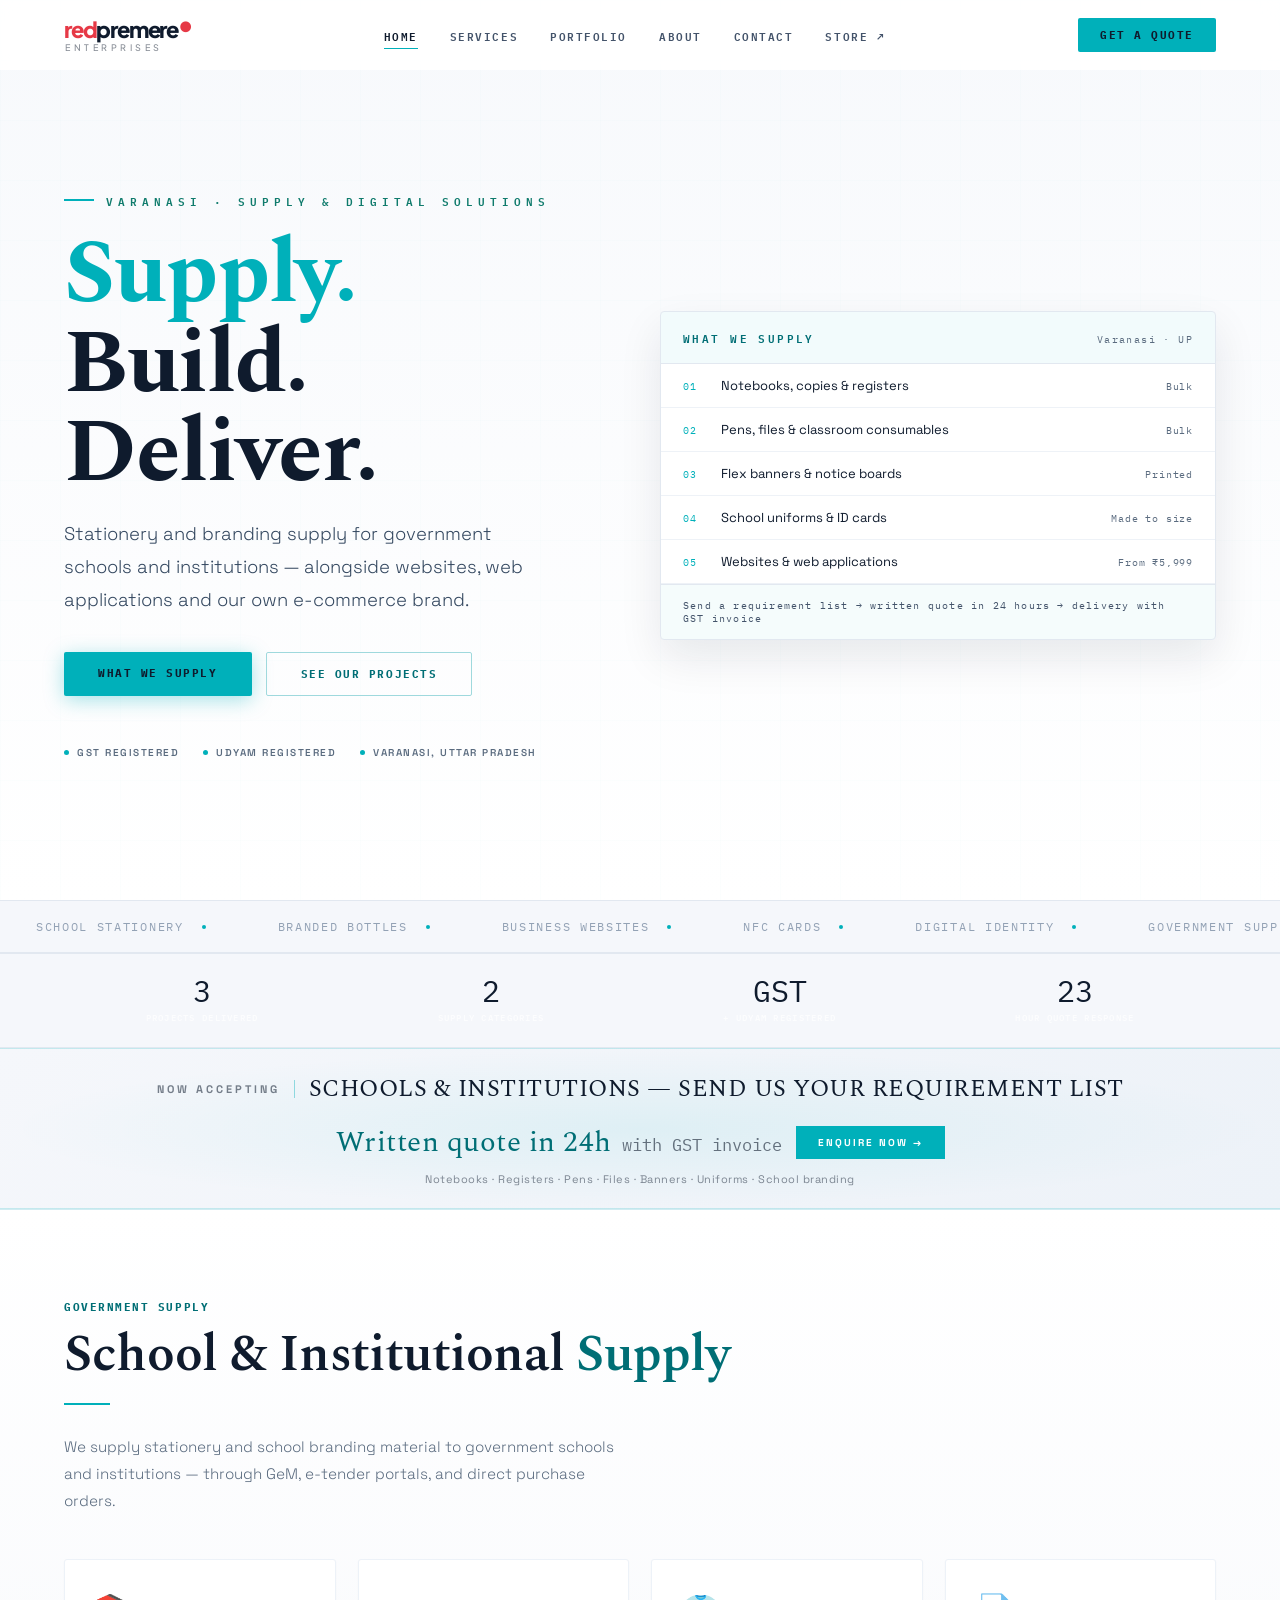
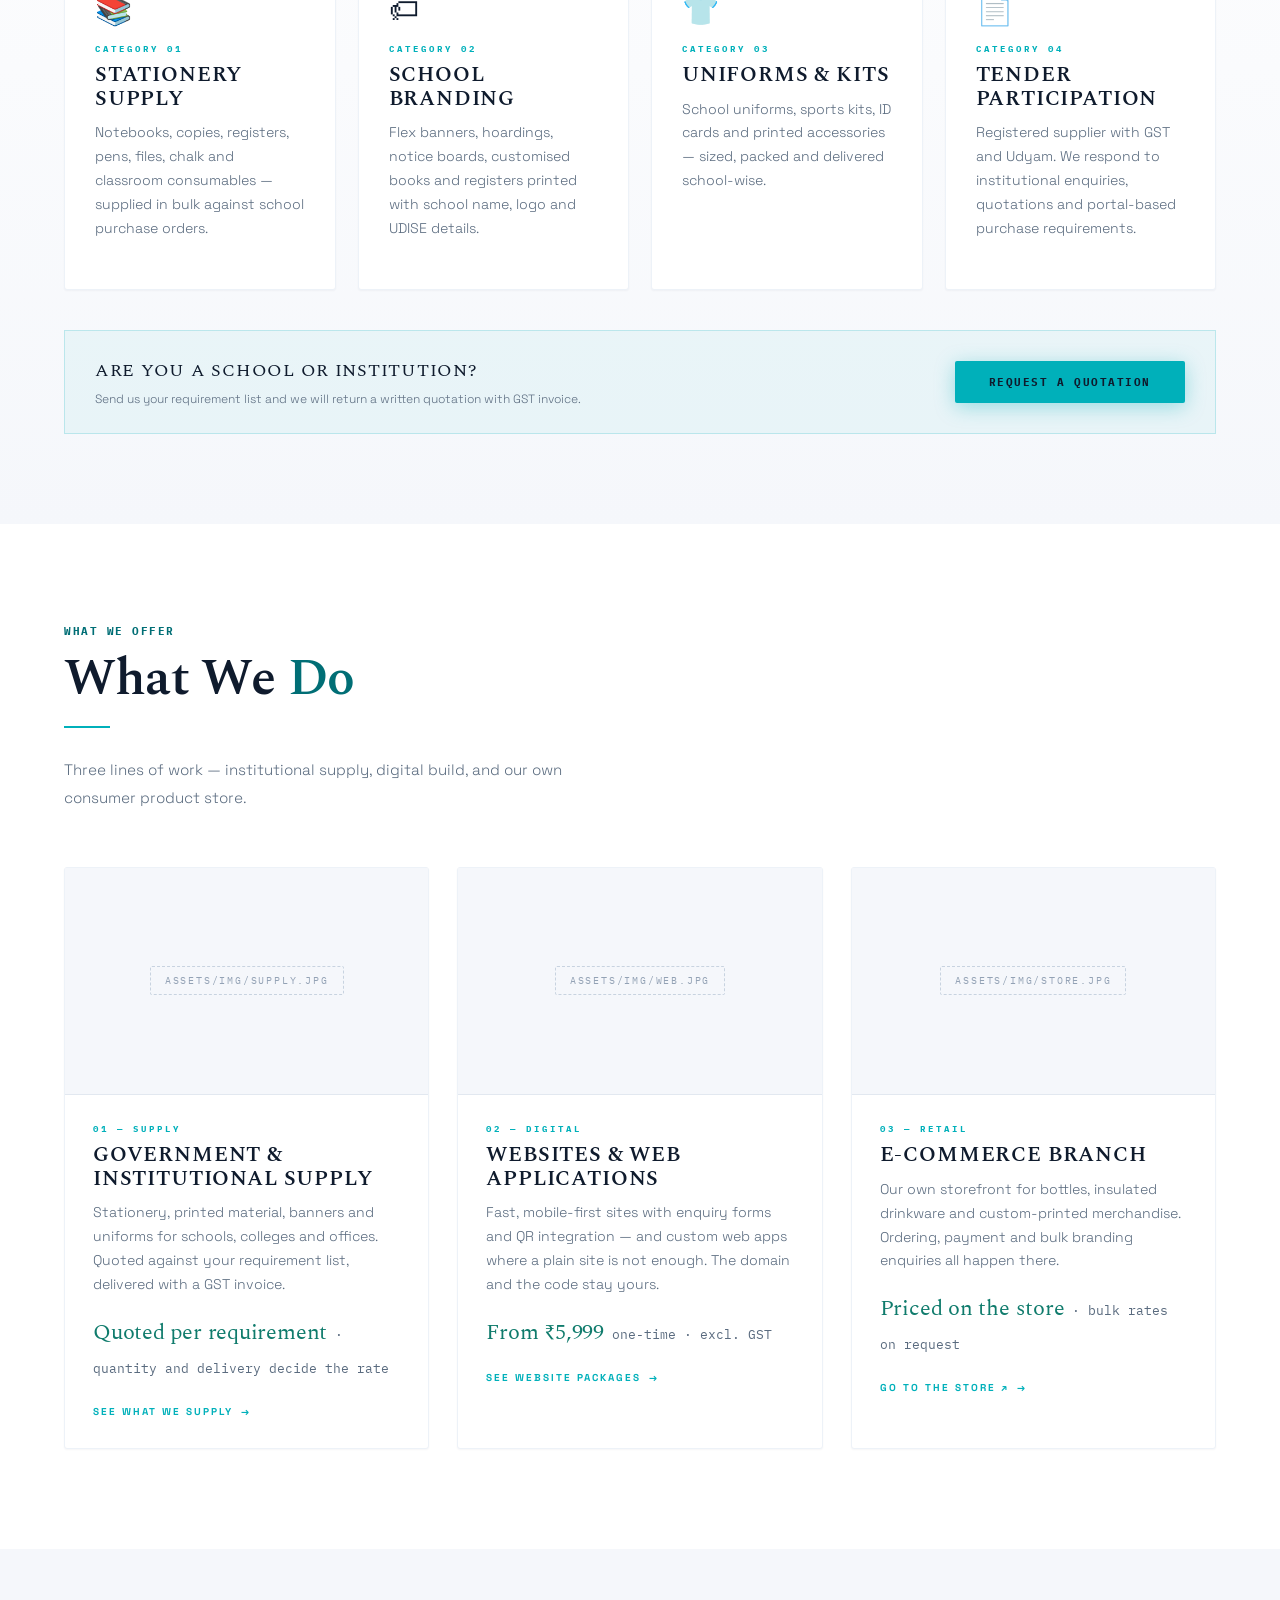
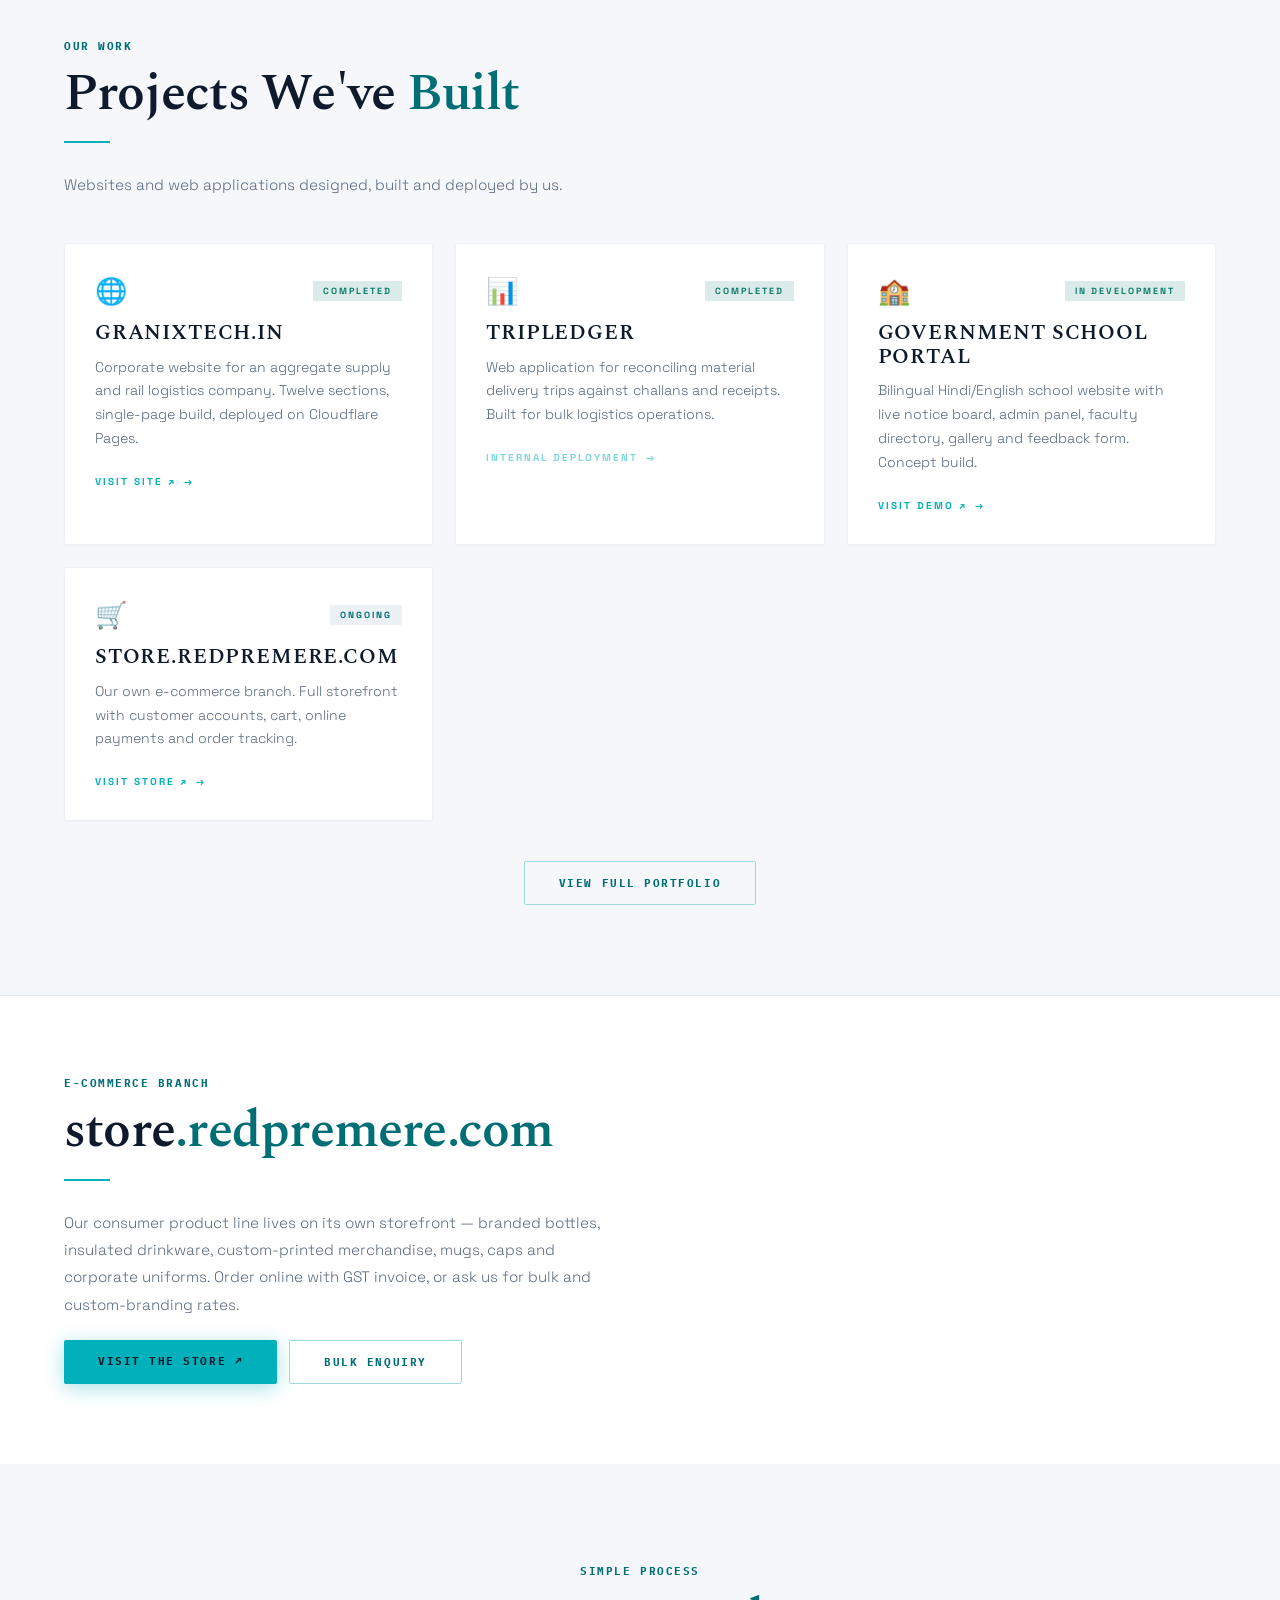
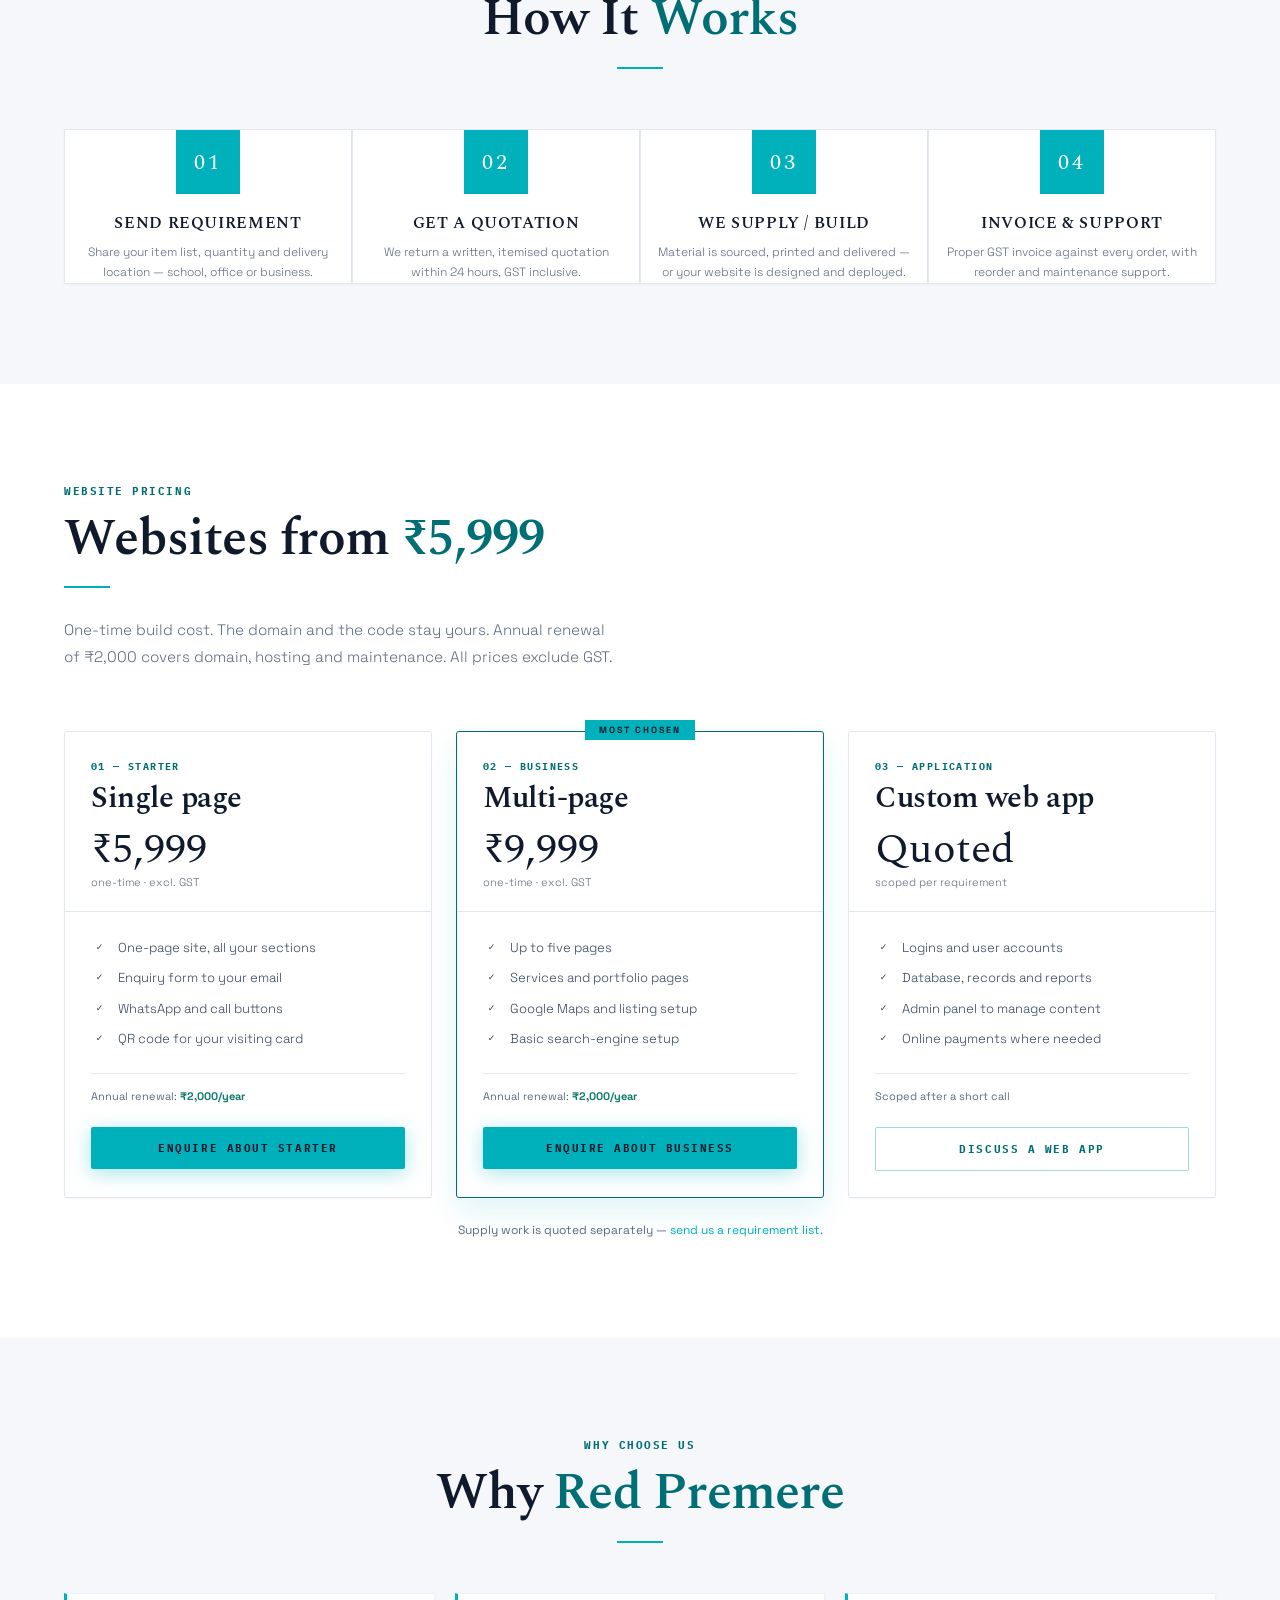
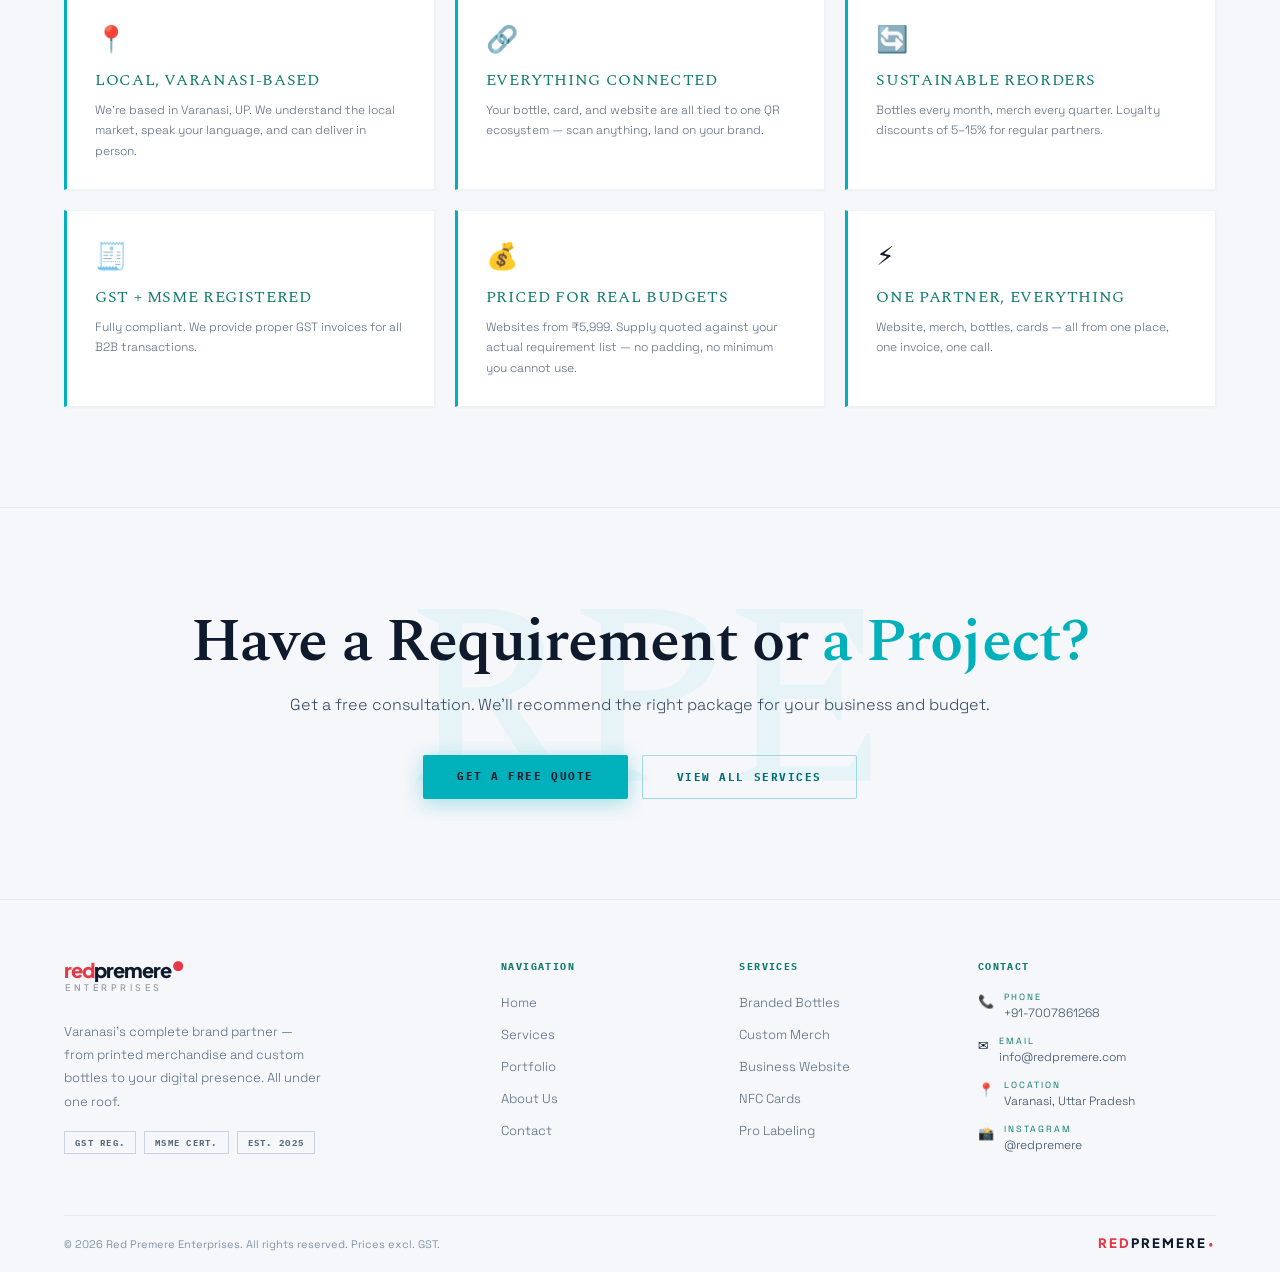
==== commit 46b22e0f: "update 19082026_2326" ====
--- a/index.html
+++ b/index.html
@@ -13,8 +13,8 @@
 /* ── HERO ── */
 .hero{position:relative;width:100%;min-height:100vh;display:flex;align-items:center;overflow:hidden;}
 .hero-bg{position:absolute;inset:0;background:#FFFFFF;}
-.hero-glow{position:absolute;inset:0;background:radial-gradient(ellipse at 65% 50%,rgba(180,0,0,.22) 0%,transparent 60%),radial-gradient(ellipse at 20% 80%,rgba(29,95,209,.08) 0%,transparent 50%);}
-.hero-grid{position:absolute;inset:0;background-image:linear-gradient(rgba(29,95,209,.035) 1px,transparent 1px),linear-gradient(90deg,rgba(29,95,209,.035) 1px,transparent 1px);background-size:60px 60px;animation:gridPan 20s linear infinite;}
+.hero-glow{position:absolute;inset:0;background:radial-gradient(ellipse at 65% 50%,rgba(180,0,0,.22) 0%,transparent 60%),radial-gradient(ellipse at 20% 80%,rgba(0,176,186,.08) 0%,transparent 50%);}
+.hero-grid{position:absolute;inset:0;background-image:linear-gradient(rgba(0,176,186,.035) 1px,transparent 1px),linear-gradient(90deg,rgba(0,176,186,.035) 1px,transparent 1px);background-size:60px 60px;animation:gridPan 20s linear infinite;}
 @keyframes gridPan{0%{background-position:0 0}100%{background-position:60px 60px}}
 .hero-particles{position:absolute;inset:0;overflow:hidden;z-index:0;}
 .particle{position:absolute;width:2px;height:2px;background:var(--red);border-radius:50%;animation:float var(--dur) ease-in-out infinite;opacity:0;}
@@ -35,19 +35,19 @@
 /* ── PRODUCT SHOWCASE (Hero Right) ── */
 .hero-showcase{position:relative;display:flex;align-items:center;justify-content:center;height:520px;opacity:0;animation:fadeInRight .9s ease .5s forwards;}
 .showcase-orbit{position:relative;width:420px;height:420px;}
-.orbit-ring{position:absolute;border-radius:50%;border:1px solid rgba(29,95,209,.12);animation:spin linear infinite;}
+.orbit-ring{position:absolute;border-radius:50%;border:1px solid rgba(0,176,186,.12);animation:spin linear infinite;}
 .orbit-ring:nth-child(1){inset:0;animation-duration:18s;}
 .orbit-ring:nth-child(2){inset:40px;animation-duration:14s;animation-direction:reverse;border-color:rgba(15,123,108,.1);}
-.orbit-ring:nth-child(3){inset:80px;animation-duration:22s;border-color:rgba(29,95,209,.08);}
+.orbit-ring:nth-child(3){inset:80px;animation-duration:22s;border-color:rgba(0,176,186,.08);}
 @keyframes spin{to{transform:rotate(360deg)}}
 .orbit-center{position:absolute;inset:0;display:flex;align-items:center;justify-content:center;}
-.main-product{animation:floatY 4s ease-in-out infinite;filter:drop-shadow(0 20px 40px rgba(29,95,209,.3));}
+.main-product{animation:floatY 4s ease-in-out infinite;filter:drop-shadow(0 20px 40px rgba(0,176,186,.3));}
 @keyframes floatY{0%,100%{transform:translateY(0)}50%{transform:translateY(-14px)}}
 .orbit-satellite{position:absolute;animation:floatY ease-in-out infinite;}
 .orbit-satellite:nth-child(2){top:20px;right:20px;animation-duration:3.5s;animation-delay:.5s;}
 .orbit-satellite:nth-child(3){bottom:30px;left:20px;animation-duration:4.5s;animation-delay:1s;}
-.sat-glow{filter:drop-shadow(0 8px 20px rgba(29,95,209,.4));}
-.showcase-label{position:absolute;background:rgba(15,15,15,.9);border:1px solid rgba(29,95,209,.3);padding:8px 14px;border-radius:6px;font-size:11px;font-weight:600;letter-spacing:1px;text-transform:uppercase;color:var(--gold);white-space:nowrap;backdrop-filter:blur(8px);}
+.sat-glow{filter:drop-shadow(0 8px 20px rgba(0,176,186,.4));}
+.showcase-label{position:absolute;background:rgba(15,15,15,.9);border:1px solid rgba(0,176,186,.3);padding:8px 14px;border-radius:6px;font-size:11px;font-weight:600;letter-spacing:1px;text-transform:uppercase;color:var(--gold);white-space:nowrap;backdrop-filter:blur(8px);}
 .label-bottle{top:80px;left:-10px;animation:pulseLbl 3s ease-in-out infinite;}
 .label-tshirt{bottom:100px;right:-20px;animation:pulseLbl 3s ease-in-out infinite .8s;}
 .label-mug{bottom:30px;left:40px;animation:pulseLbl 3s ease-in-out infinite 1.5s;}
@@ -64,8 +64,8 @@
 .services-section{padding:100px 0;background:var(--black);}
 .services-grid-new{display:grid;grid-template-columns:repeat(3,1fr);gap:28px;margin-top:56px;}
 .svc-card{background:var(--black-card);border:1px solid #EDF2F8;overflow:hidden;transition:all .4s cubic-bezier(.25,.8,.25,1);position:relative;cursor:pointer;}
-.svc-card::before{content:'';position:absolute;inset:0;background:linear-gradient(135deg,rgba(29,95,209,.08),transparent);opacity:0;transition:opacity .4s;}
-.svc-card:hover{transform:translateY(-8px);border-color:rgba(29,95,209,.5);box-shadow:0 20px 60px rgba(29,95,209,.2);}
+.svc-card::before{content:'';position:absolute;inset:0;background:linear-gradient(135deg,rgba(0,176,186,.08),transparent);opacity:0;transition:opacity .4s;}
+.svc-card:hover{transform:translateY(-8px);border-color:rgba(0,176,186,.5);box-shadow:0 20px 60px rgba(0,176,186,.2);}
 .svc-card:hover::before{opacity:1;}
 .svc-card-visual{height:220px;position:relative;overflow:hidden;display:flex;align-items:center;justify-content:center;background:#FFFFFF;}
 .svc-card-visual-bg{position:absolute;inset:0;transition:transform .6s ease;}
@@ -260,15 +260,15 @@
 
 
 <!-- CATCHY HOOK STRIP -->
-<div style="background:linear-gradient(135deg,#F5F7FB,#EDF2F8);border-top:1px solid rgba(29,95,209,.2);border-bottom:1px solid rgba(29,95,209,.2);padding:22px 0;text-align:center;position:relative;overflow:hidden;">
-  <div style="position:absolute;inset:0;background:radial-gradient(ellipse at center,rgba(29,95,209,.08),transparent 70%);"></div>
+<div style="background:linear-gradient(135deg,#F5F7FB,#EDF2F8);border-top:1px solid rgba(0,176,186,.2);border-bottom:1px solid rgba(0,176,186,.2);padding:22px 0;text-align:center;position:relative;overflow:hidden;">
+  <div style="position:absolute;inset:0;background:radial-gradient(ellipse at center,rgba(0,176,186,.08),transparent 70%);"></div>
   <div class="container" style="position:relative;z-index:1;">
     <div style="display:flex;align-items:center;justify-content:center;gap:14px;flex-wrap:wrap;">
       <span style="font-size:11px;font-weight:700;letter-spacing:3px;text-transform:uppercase;color:rgba(15,27,45,.55);">Now Accepting</span>
-      <div style="width:1px;height:18px;background:rgba(29,95,209,.4);"></div>
+      <div style="width:1px;height:18px;background:rgba(0,176,186,.4);"></div>
       <span style="font-family:'Spectral',Georgia,serif;font-size:clamp(1rem,2.5vw,1.5rem);color:#0F1B2D;letter-spacing:.5px;text-transform:uppercase;">Schools &amp; institutions &mdash; send us your requirement list</span>
-      <span style="font-family:'Spectral',Georgia,serif;font-size:clamp(1.2rem,3vw,1.8rem);color:#1D5FD1;letter-spacing:.5px;">Written quote in 24h<span style="font-size:60%;color:rgba(15,27,45,.6);font-family:'IBM Plex Mono',ui-monospace,monospace;font-weight:400;letter-spacing:0;"> with GST invoice</span></span>
-      <a href="contact.html" style="background:#1D5FD1;color:#FFFFFF;font-size:10px;font-weight:700;letter-spacing:2px;text-transform:uppercase;padding:10px 22px;text-decoration:none;flex-shrink:0;transition:background .25s;" onmouseover="this.style.background='#1750B5'" onmouseout="this.style.background='#1D5FD1'">Enquire Now →</a>
+      <span style="font-family:'Spectral',Georgia,serif;font-size:clamp(1.2rem,3vw,1.8rem);color:#006E75;letter-spacing:.5px;">Written quote in 24h<span style="font-size:60%;color:rgba(15,27,45,.6);font-family:'IBM Plex Mono',ui-monospace,monospace;font-weight:400;letter-spacing:0;"> with GST invoice</span></span>
+      <a href="contact.html" style="background:#00B0BA;color:#FFFFFF;font-size:10px;font-weight:700;letter-spacing:2px;text-transform:uppercase;padding:10px 22px;text-decoration:none;flex-shrink:0;transition:background .25s;" onmouseover="this.style.background='#00565C'" onmouseout="this.style.background='#00B0BA'">Enquire Now →</a>
     </div>
     <p style="font-size:11px;color:rgba(15,27,45,.5);margin-top:8px;letter-spacing:.5px;">Notebooks &middot; Registers &middot; Pens &middot; Files &middot; Banners &middot; Uniforms &middot; School branding</p>
   </div>
@@ -276,7 +276,7 @@
 
 
 <!-- ═══ GOVERNMENT SUPPLY & E-TENDER ═══ -->
-<section id="govt-supply" style="padding:90px 0;background:linear-gradient(180deg,#FFFFFF,#F5F7FB);border-top:1px solid rgba(29,95,209,.15);">
+<section id="govt-supply" style="padding:90px 0;background:linear-gradient(180deg,#FFFFFF,#F5F7FB);border-top:1px solid rgba(0,176,186,.15);">
   <div class="container">
     <div data-fade>
       <span class="section-eyebrow">Government Supply</span>
@@ -317,7 +317,7 @@
 
     </div>
 
-    <div style="margin-top:40px;padding:26px 30px;background:rgba(29,95,209,.06);border:1px solid rgba(29,95,209,.2);display:flex;align-items:center;justify-content:space-between;gap:20px;flex-wrap:wrap;">
+    <div style="margin-top:40px;padding:26px 30px;background:rgba(0,176,186,.06);border:1px solid rgba(0,176,186,.2);display:flex;align-items:center;justify-content:space-between;gap:20px;flex-wrap:wrap;">
       <div>
         <div style="font-family:'Spectral',Georgia,serif;font-size:1.15rem;color:#0F1B2D;text-transform:uppercase;letter-spacing:.04em;">Are you a school or institution?</div>
         <p style="font-size:12px;color:var(--grey);font-weight:300;margin-top:6px;">Send us your requirement list and we will return a written quotation with GST invoice.</p>
@@ -428,7 +428,7 @@
       <div class="svc-card" data-fade data-delay="4" style="padding:30px;">
         <div style="display:flex;align-items:center;justify-content:space-between;margin-bottom:14px;">
           <span style="font-size:26px;">&#128722;</span>
-          <span style="font-size:9px;font-weight:700;letter-spacing:2px;text-transform:uppercase;padding:4px 10px;background:rgba(126,160,196,.15);color:#1D5FD1;">Ongoing</span>
+          <span style="font-size:9px;font-weight:700;letter-spacing:2px;text-transform:uppercase;padding:4px 10px;background:rgba(126,160,196,.15);color:#006E75;">Ongoing</span>
         </div>
         <h3 class="svc-card-title" style="margin-bottom:10px;">store.redpremere.com</h3>
         <p class="svc-card-desc">Our own e-commerce branch. Full storefront with customer accounts, cart, online payments and order tracking.</p>
--- a/css/style.css
+++ b/css/style.css
@@ -29,11 +29,11 @@
   gap: 0;
 }
 
-.logo-red   { color: #1D5FD1; }
+.logo-red   { color: #006E75; }
 .logo-white { color: #ffffff; }
 
 .logo-dot-mark {
-  color: #1D5FD1;
+  color: #006E75;
   font-size: 14px;
   margin-left: 1px;
   line-height: 1;
@@ -61,7 +61,8 @@
   /* "Paper & Blue" — v1.4 light palette.
      Old variable names are kept so nothing downstream breaks; only
      their values changed. --black* now means a light surface. */
-  --red: #1D5FD1; --red-dark: #12325E; --red-bright: #1750B5;   /* primary blue */
+  --red: #00B0BA; --red-dark: #00565C; --red-bright: #009AA3;   /* primary teal */
+  --accent-text: #006E75;   /* darker teal for type on white — #00B0BA is only 2.65:1 there */
   --gold: #0F7B6C; --gold-light: #3FA796;                        /* teal green */
   --black: #FFFFFF; --black-mid: #F5F7FB; --black-light: #EDF2F8; --black-card: #FFFFFF;
   --white: #0F1B2D; --grey: #5A6B7F; --grey-light: #33475F;
@@ -89,7 +90,7 @@
 
 /* NAV */
 .nav { position: fixed; top: 0; left: 0; right: 0; height: var(--nav-h); z-index: 1000; transition: background .3s, box-shadow .3s; }
-.nav.scrolled { background: rgba(255,255,255,.97); box-shadow: 0 1px 0 rgba(29,95,209,.3); backdrop-filter: blur(10px); }
+.nav.scrolled { background: rgba(255,255,255,.97); box-shadow: 0 1px 0 rgba(0,176,186,.3); backdrop-filter: blur(10px); }
 .nav-inner { height: 100%; display: flex; align-items: center; justify-content: space-between; }
 
 
@@ -105,7 +106,7 @@
 .nav-link:hover, .nav-link.active { color: var(--white); }
 .nav-link:hover::after, .nav-link.active::after { transform: scaleX(1); }
 .nav-cta { padding: 10px 22px; background: var(--red); color: var(--white); font-size: 11px; font-weight: 700; letter-spacing: 2px; text-transform: uppercase; transition: background .25s, box-shadow .25s; }
-.nav-cta:hover { background: var(--red-bright); box-shadow: 0 0 20px rgba(29,95,209,.5); color: white; }
+.nav-cta:hover { background: var(--red-bright); box-shadow: 0 0 20px rgba(0,176,186,.5); color: white; }
 .nav-hamburger { display: none; flex-direction: column; gap: 5px; cursor: pointer; background: none; border: none; padding: 4px; }
 .nav-hamburger span { display: block; width: 24px; height: 2px; background: var(--white); transition: all .3s; }
 .nav-hamburger.open span:nth-child(1) { transform: translateY(7px) rotate(45deg); }
@@ -119,8 +120,8 @@
 
 /* BUTTONS */
 .btn { display: inline-block; padding: 14px 34px; font-size: 11px; font-weight: 700; letter-spacing: 2px; text-transform: uppercase; cursor: pointer; border: none; transition: all .3s; font-family: 'Space Grotesk',sans-serif; }
-.btn-red { background: var(--red); color: var(--white); box-shadow: 0 4px 20px rgba(29,95,209,.35); }
-.btn-red:hover { background: var(--red-bright); box-shadow: 0 6px 28px rgba(29,95,209,.55); transform: translateY(-2px); color: white; }
+.btn-red { background: var(--red); color: var(--white); box-shadow: 0 4px 20px rgba(0,176,186,.35); }
+.btn-red:hover { background: var(--red-bright); box-shadow: 0 6px 28px rgba(0,176,186,.55); transform: translateY(-2px); color: white; }
 .btn-outline { background: transparent; color: var(--white); border: 1px solid rgba(255,255,255,.25); }
 .btn-outline:hover { border-color: var(--gold); color: var(--gold); transform: translateY(-2px); }
 .btn-gold { background: var(--gold); color: var(--black); font-weight: 700; }
@@ -128,7 +129,7 @@
 
 /* PAGE HERO */
 .page-hero { padding-top: calc(var(--nav-h) + 70px); padding-bottom: 80px; background: linear-gradient(160deg,#FFFFFF 0%,#EDF2F8 60%,#FFFFFF 100%); border-bottom: 1px solid #EDF2F8; position: relative; overflow: hidden; }
-.page-hero::before { content: ''; position: absolute; top: 0; right: 0; width: 50%; height: 100%; background: radial-gradient(ellipse at top right,rgba(29,95,209,.1) 0%,transparent 70%); }
+.page-hero::before { content: ''; position: absolute; top: 0; right: 0; width: 50%; height: 100%; background: radial-gradient(ellipse at top right,rgba(0,176,186,.1) 0%,transparent 70%); }
 .page-hero-eyebrow { font-size: 11px; font-weight: 700; letter-spacing: 4px; text-transform: uppercase; color: var(--gold); margin-bottom: 14px; display: block; }
 .page-hero-title { font-size: clamp(2.5rem,7vw,5rem); color: var(--white); margin-bottom: 18px; position: relative; }
 .page-hero-title span { color: var(--red); }
@@ -150,7 +151,7 @@
 
 /* SERVICE CARDS */
 .service-card { background: var(--black-card); border: 1px solid #E2E8F0; transition: all .3s; overflow: hidden; display: flex; flex-direction: column; }
-.service-card:hover { border-color: var(--red); transform: translateY(-5px); box-shadow: 0 12px 40px rgba(29,95,209,.18); }
+.service-card:hover { border-color: var(--red); transform: translateY(-5px); box-shadow: 0 12px 40px rgba(0,176,186,.18); }
 .service-card-icon { font-size: 28px; margin-bottom: 12px; }
 .service-card-body { padding: 28px; flex: 1; }
 .service-card-title { font-family: var(--font-display); font-size: 1.3rem; text-transform: uppercase; letter-spacing: .04em; margin-bottom: 10px; }
@@ -167,27 +168,27 @@
 .bundle-tier-label { font-size: 10px; font-weight: 700; letter-spacing: 3px; text-transform: uppercase; margin-bottom: 8px; display: block; }
 .tier-starter .bundle-tier-label { color: var(--grey); }
 .tier-pro .bundle-tier-label { color: var(--gold); }
-.tier-premium .bundle-tier-label { color: #1D5FD1; }
+.tier-premium .bundle-tier-label { color: #006E75; }
 .bundle-card-name { font-family: var(--font-display); font-size: 1.9rem; text-transform: uppercase; margin-bottom: 14px; }
 .bundle-price { font-family: var(--font-display); font-size: 2.6rem; line-height: 1; margin-bottom: 4px; }
 .tier-starter .bundle-price { color: var(--red); }
 .tier-pro .bundle-price { color: var(--gold); }
-.tier-premium .bundle-price { color: #1D5FD1; }
+.tier-premium .bundle-price { color: #006E75; }
 .bundle-price-note { font-size: 11px; color: var(--grey); font-weight: 300; }
 .bundle-card-body { padding: 26px; flex: 1; }
 .bundle-features { display: flex; flex-direction: column; gap: 11px; margin-bottom: 24px; }
 .bundle-feature { display: flex; align-items: flex-start; gap: 10px; font-size: 13px; color: var(--grey-light); font-weight: 300; line-height: 1.5; }
 .bundle-feature-check { flex-shrink: 0; width: 17px; height: 17px; border-radius: 50%; display: flex; align-items: center; justify-content: center; font-size: 9px; margin-top: 1px; }
-.tier-starter .bundle-feature-check { background: rgba(29,95,209,.15); color: var(--red); }
+.tier-starter .bundle-feature-check { background: rgba(0,176,186,.15); color: var(--red); }
 .tier-pro .bundle-feature-check { background: rgba(15,123,108,.15); color: var(--gold); }
-.tier-premium .bundle-feature-check { background: rgba(29,95,209,.15); color: #1D5FD1; }
+.tier-premium .bundle-feature-check { background: rgba(0,176,186,.15); color: #006E75; }
 .bundle-renewal { font-size: 11px; color: var(--grey); padding-top: 14px; border-top: 1px solid #E2E8F0; margin-bottom: 22px; line-height: 1.6; }
 .bundle-renewal strong { color: var(--gold); }
 .bundle-cta { display: block; text-align: center; }
 
 /* CTA BANNER */
 .cta-banner { padding: 100px 0; background: linear-gradient(135deg,#FFFFFF 0%,#EDF2F8 50%,#FFFFFF 100%); text-align: center; position: relative; overflow: hidden; }
-.cta-banner::before { content: 'RPE'; position: absolute; top: 50%; left: 50%; transform: translate(-50%,-50%); font-family: var(--font-display); font-size: 260px; color: rgba(29,95,209,.04); pointer-events: none; white-space: nowrap; letter-spacing: -10px; }
+.cta-banner::before { content: 'RPE'; position: absolute; top: 50%; left: 50%; transform: translate(-50%,-50%); font-family: var(--font-display); font-size: 260px; color: rgba(0,176,186,.04); pointer-events: none; white-space: nowrap; letter-spacing: -10px; }
 .cta-banner-title { font-size: clamp(1.9rem,5vw,3.8rem); margin-bottom: 14px; position: relative; }
 .cta-banner-sub { font-size: 1rem; font-weight: 300; color: var(--grey-light); margin-bottom: 36px; line-height: 1.7; position: relative; }
 .cta-banner-btns { display: flex; gap: 14px; justify-content: center; flex-wrap: wrap; position: relative; }
@@ -210,7 +211,7 @@
 .form-textarea { resize: vertical; min-height: 120px; }
 .form-grid-2 { display: grid; grid-template-columns: 1fr 1fr; gap: 14px; }
 .form-submit { width: 100%; padding: 16px; font-size: 12px; font-weight: 700; letter-spacing: 2px; text-transform: uppercase; background: var(--red); color: var(--white); border: none; cursor: pointer; font-family: 'Space Grotesk',sans-serif; transition: all .3s; }
-.form-submit:hover { background: var(--red-bright); box-shadow: 0 4px 24px rgba(29,95,209,.4); }
+.form-submit:hover { background: var(--red-bright); box-shadow: 0 4px 24px rgba(0,176,186,.4); }
 .form-submit:disabled { background: #8494A8; cursor: not-allowed; box-shadow: none; }
 .form-note { font-size: 11px; color: var(--grey); margin-top: 10px; line-height: 1.6; }
 
@@ -255,7 +256,7 @@
 
 /* PORTFOLIO */
 .portfolio-card { background: var(--black-card); border: 1px solid #E2E8F0; overflow: hidden; transition: all .3s; }
-.portfolio-card:hover { border-color: var(--red); transform: translateY(-4px); box-shadow: 0 10px 30px rgba(29,95,209,.15); }
+.portfolio-card:hover { border-color: var(--red); transform: translateY(-4px); box-shadow: 0 10px 30px rgba(0,176,186,.15); }
 .portfolio-card-img { width: 100%; height: 220px; object-fit: cover; background: #E2E8F0; display: flex; align-items: center; justify-content: center; font-size: 48px; }
 .portfolio-card-body { padding: 24px; }
 .portfolio-card-tag { font-size: 9px; font-weight: 700; letter-spacing: 2px; text-transform: uppercase; color: var(--red); margin-bottom: 8px; }
@@ -379,7 +380,7 @@
   display: flex; align-items: baseline; justify-content: space-between;
   gap: 14px; padding: 16px 22px;
   border-bottom: 1px solid var(--rule);
-  background: rgba(29,95,209,.06);
+  background: rgba(0,176,186,.06);
 }
 .hero-panel-title {
   font-family: var(--font-mono); font-size: 11px; font-weight: 600;
@@ -405,7 +406,7 @@
 }
 .hero-panel-foot {
   padding: 14px 22px; border-top: 1px solid var(--rule);
-  background: rgba(29,95,209,.05);
+  background: rgba(0,176,186,.05);
   font-family: var(--font-mono); font-size: 10px;
   letter-spacing: .12em; color: var(--grey-light);
 }
@@ -469,10 +470,10 @@
 ::-webkit-scrollbar-thumb { background: #C8D3E0; }
 
 /* Buttons */
-.btn-red, .nav-cta { background: #1D5FD1; color: #fff; }
-.btn-red:hover, .nav-cta:hover { background: #12325E; color: #fff; }
-.btn-outline { border: 1px solid #C8D3E0; color: #1D5FD1; }
-.btn-outline:hover { border-color: #1D5FD1; color: #12325E; background: rgba(29,95,209,.05); }
+.btn-red, .nav-cta { background: #00B0BA; color: #fff; }
+.btn-red:hover, .nav-cta:hover { background: #00565C; color: #fff; }
+.btn-outline { border: 1px solid #C8D3E0; color: #006E75; }
+.btn-outline:hover { border-color: #006E75; color: #00565C; background: rgba(0,176,186,.05); }
 .btn-gold { background: #0F7B6C; color: #fff; }
 
 /* Surfaces */
@@ -483,11 +484,11 @@
   box-shadow: 0 1px 2px rgba(15,27,45,.04);
 }
 .svc-card:hover, .portfolio-card:hover {
-  border-color: #1D5FD1;
+  border-color: #006E75;
   box-shadow: 0 14px 32px rgba(15,27,45,.10);
 }
-.bundle-card.featured { border-color: #1D5FD1; box-shadow: 0 14px 32px rgba(29,95,209,.12); }
-.bundle-card-badge { background: #1D5FD1; color: #fff; }
+.bundle-card.featured { border-color: #006E75; box-shadow: 0 14px 32px rgba(0,176,186,.12); }
+.bundle-card-badge { background: #00B0BA; color: #fff; }
 
 /* Hero + banded sections */
 .hero { background: linear-gradient(180deg,#F7F9FC 0%, #FFFFFF 100%); }
@@ -495,7 +496,7 @@
 .hero-grid { opacity: .35; }
 .hero-subtitle { color: #43536A; }
 .hero-trust-item { color: #5A6B7F; }
-.hero-trust-dot { background: #1D5FD1; }
+.hero-trust-dot { background: #00B0BA; }
 .page-hero { background: #F5F7FB; border-bottom: 1px solid var(--rule); }
 .section-sub, .portfolio-desc, .svc-card-desc, .value-text,
 .target-text, .why-card-text, .hiw-step-desc { color: #5A6B7F; }
@@ -504,20 +505,20 @@
 .marquee-outer { background: #F5F7FB; border-top: 1px solid var(--rule); border-bottom: 1px solid var(--rule); }
 .marquee-item { color: #93A2B5; }
 .cta-banner { background: #F5F7FB; border-top: 1px solid var(--rule); }
-.cta-banner::before { color: rgba(29,95,209,.05); }
+.cta-banner::before { color: rgba(0,176,186,.05); }
 .footer { background: #F5F7FB; border-top: 1px solid var(--rule); }
 .footer-badge { border-color: #C8D3E0; color: #5A6B7F; }
 .footer-link { color: #5A6B7F; }
-.footer-link:hover { color: #1D5FD1; }
+.footer-link:hover { color: #006E75; }
 .footer-bottom-text { color: #8494A8; }
 
 /* Hero panel */
 .hero-panel { background: #fff; border: 1px solid var(--rule); box-shadow: 0 18px 44px rgba(15,27,45,.09); }
-.hero-panel-head { background: rgba(29,95,209,.05); }
-.hero-panel-title { color: #1D5FD1; }
+.hero-panel-head { background: rgba(0,176,186,.05); }
+.hero-panel-title { color: #006E75; }
 .hero-row { border-bottom: 1px solid #EEF2F7; }
 .hero-row-name { color: #0F1B2D; }
-.hero-panel-foot { background: rgba(29,95,209,.04); color: #43536A; }
+.hero-panel-foot { background: rgba(0,176,186,.04); color: #43536A; }
 
 /* Image slots */
 .proj-media { background: #F5F7FB; border-bottom: 1px solid var(--rule); }
@@ -528,7 +529,7 @@
   background: #fff; border: 1px solid #C8D3E0; color: #0F1B2D;
 }
 .form-input:focus, .form-select:focus, .form-textarea:focus {
-  border-color: #1D5FD1; outline: 2px solid rgba(29,95,209,.18); outline-offset: 0;
+  border-color: #006E75; outline: 2px solid rgba(0,176,186,.18); outline-offset: 0;
 }
 .form-input::placeholder, .form-textarea::placeholder { color: #93A2B5; }
 .form-label { color: #43536A; }
@@ -536,6 +537,40 @@
 .contact-box, .reg-box { background: #F5F7FB; border: 1px solid var(--rule); }
 .dialog-box { background: #fff; color: #0F1B2D; }
 .about-story-text { color: #43536A; }
-.about-story-highlight { background: rgba(29,95,209,.06); border-left: 3px solid #1D5FD1; color: #0F1B2D; }
-
-a:focus-visible, button:focus-visible { outline: 2px solid #1D5FD1; outline-offset: 2px; }
+.about-story-highlight { background: rgba(0,176,186,.06); border-left: 3px solid #00B0BA; color: #0F1B2D; }
+
+a:focus-visible, button:focus-visible { outline: 2px solid #00B0BA; outline-offset: 2px; }
+
+
+/* ═══════════════════════════════════════════════════════════
+   v1.5 — TEAL ACCENT
+   #00B0BA is the brand accent and works as a FILL (buttons,
+   badges, rules). Against white it measures 2.65:1, so it is
+   never used for type — --accent-text (#006E75, 6.0:1) carries
+   links and small text instead. Filled teal takes ink text
+   rather than white: #0F1B2D on #00B0BA is 6.5:1.
+═══════════════════════════════════════════════════════════ */
+
+.btn-red, .nav-cta { background: #00B0BA; color: #0F1B2D; font-weight: 700; }
+.btn-red:hover, .nav-cta:hover { background: #009AA3; color: #0F1B2D; }
+.btn-outline { border: 1px solid #9FD9DD; color: var(--accent-text); }
+.btn-outline:hover { border-color: #00B0BA; color: #00565C; background: rgba(0,176,186,.07); }
+
+.hero-title .line-red { color: var(--accent-text); }
+.section-title span, .page-hero-title span, .cta-banner-title span { color: var(--accent-text); }
+.hero-panel-title, .svc-card-tag, .portfolio-tag, .section-eyebrow,
+.page-hero-eyebrow, .hero-eyebrow, .bundle-tier-label { color: var(--accent-text); }
+.svc-card-link, .footer-link:hover, .about-story-text a { color: var(--accent-text); }
+.ptag { background: rgba(0,176,186,.12); color: var(--accent-text); }
+.pstatus.live { background: rgba(0,176,186,.14); color: var(--accent-text); }
+.bundle-card-badge { background: #00B0BA; color: #0F1B2D; }
+.hero-trust-dot, .accent-line { background: #00B0BA; }
+.form-input:focus, .form-select:focus, .form-textarea:focus {
+  border-color: #00B0BA; outline: 2px solid rgba(0,176,186,.22);
+}
+a:focus-visible, button:focus-visible { outline: 2px solid #00565C; }
+.about-story-highlight { background: rgba(0,176,186,.08); border-left: 3px solid #00B0BA; }
+.cta-banner::before { color: rgba(0,176,186,.06); }
+
+/* Logo stays red — the accent never touches it */
+.logo-red, .logo-dot-mark { color: var(--brand-red); }
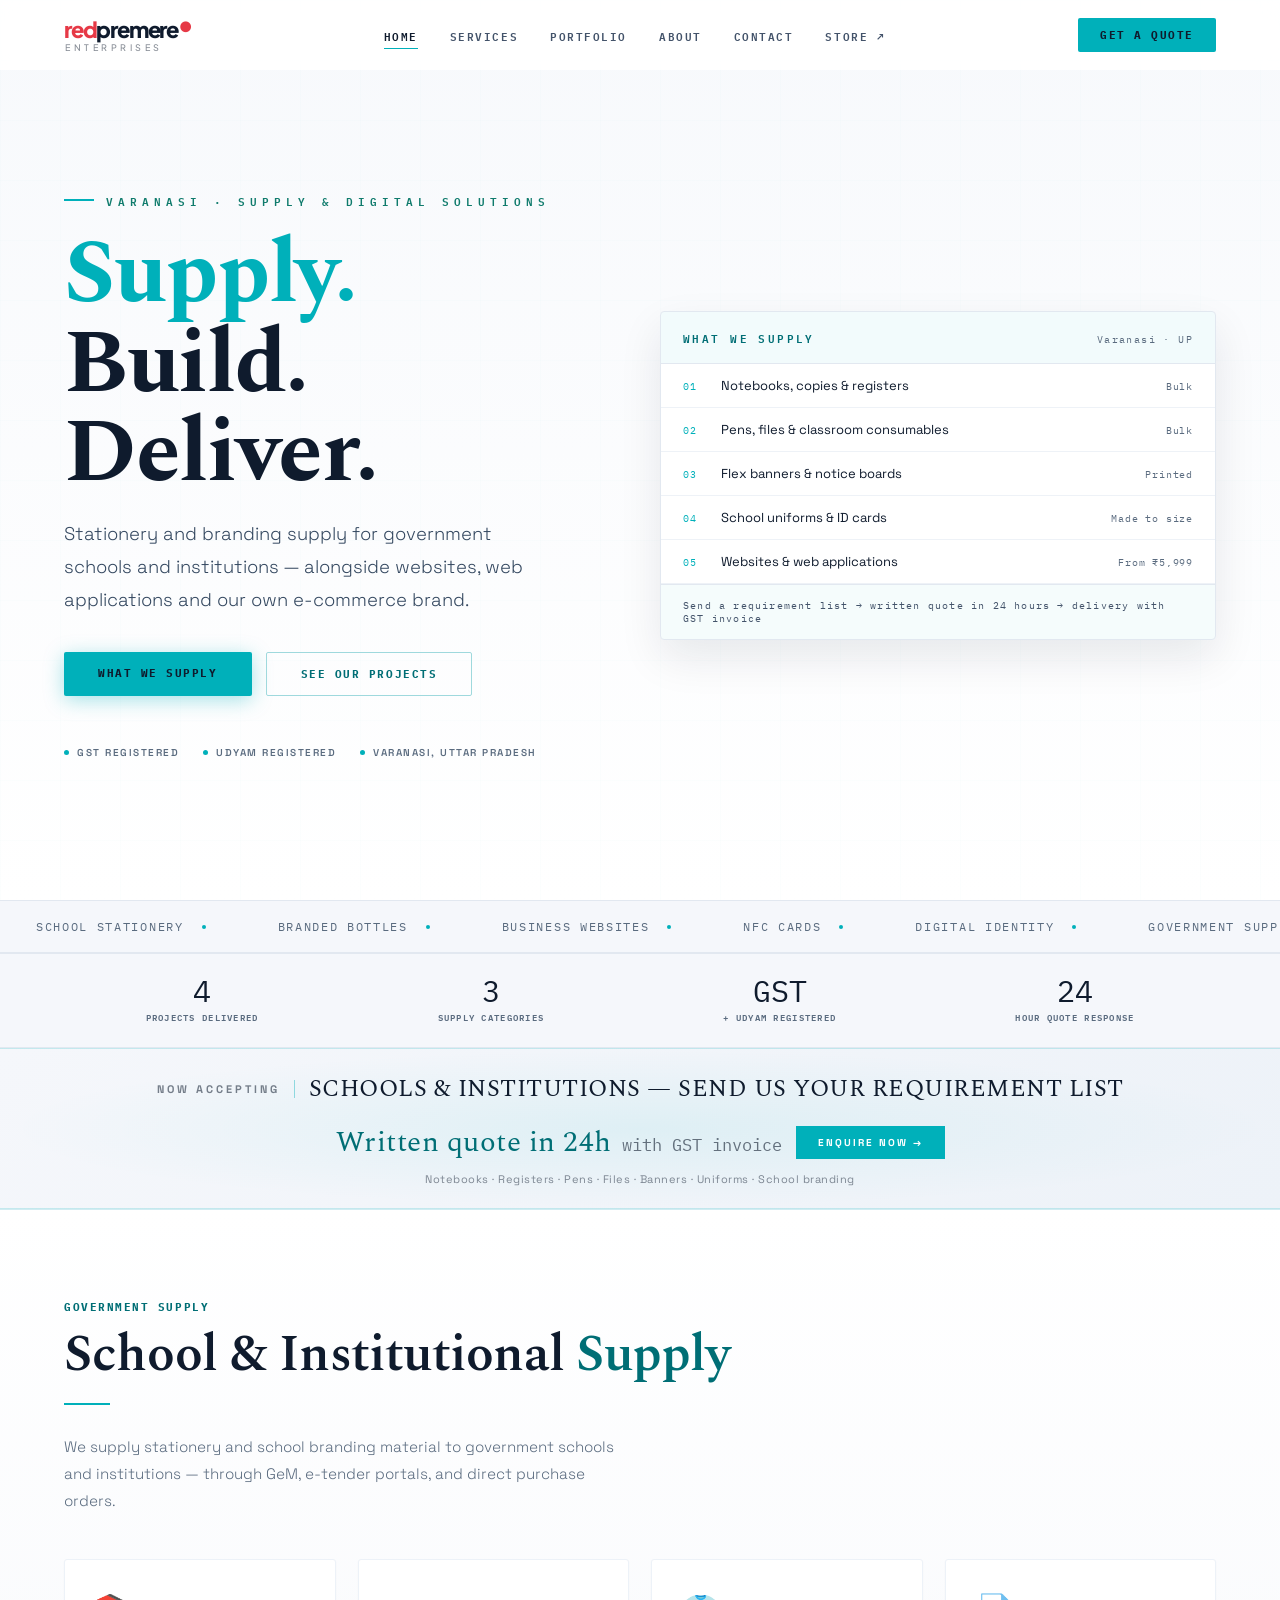
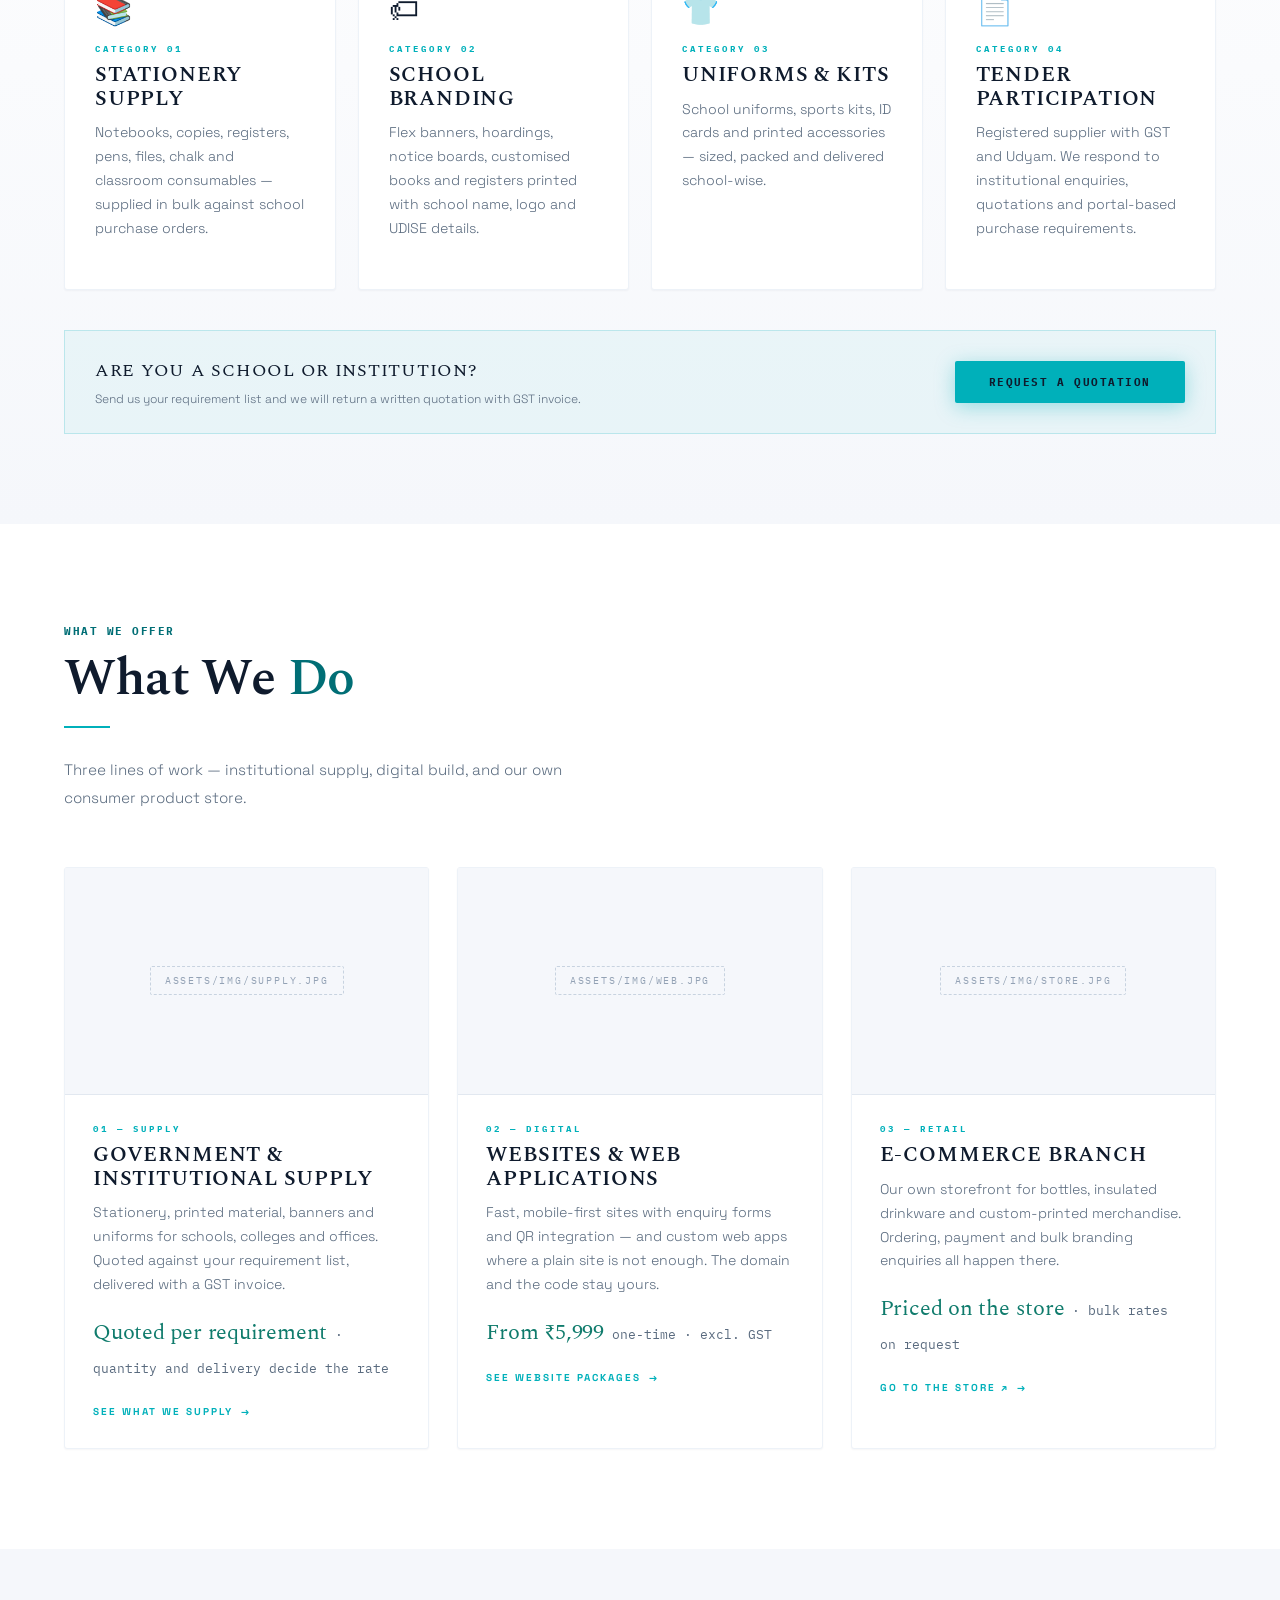
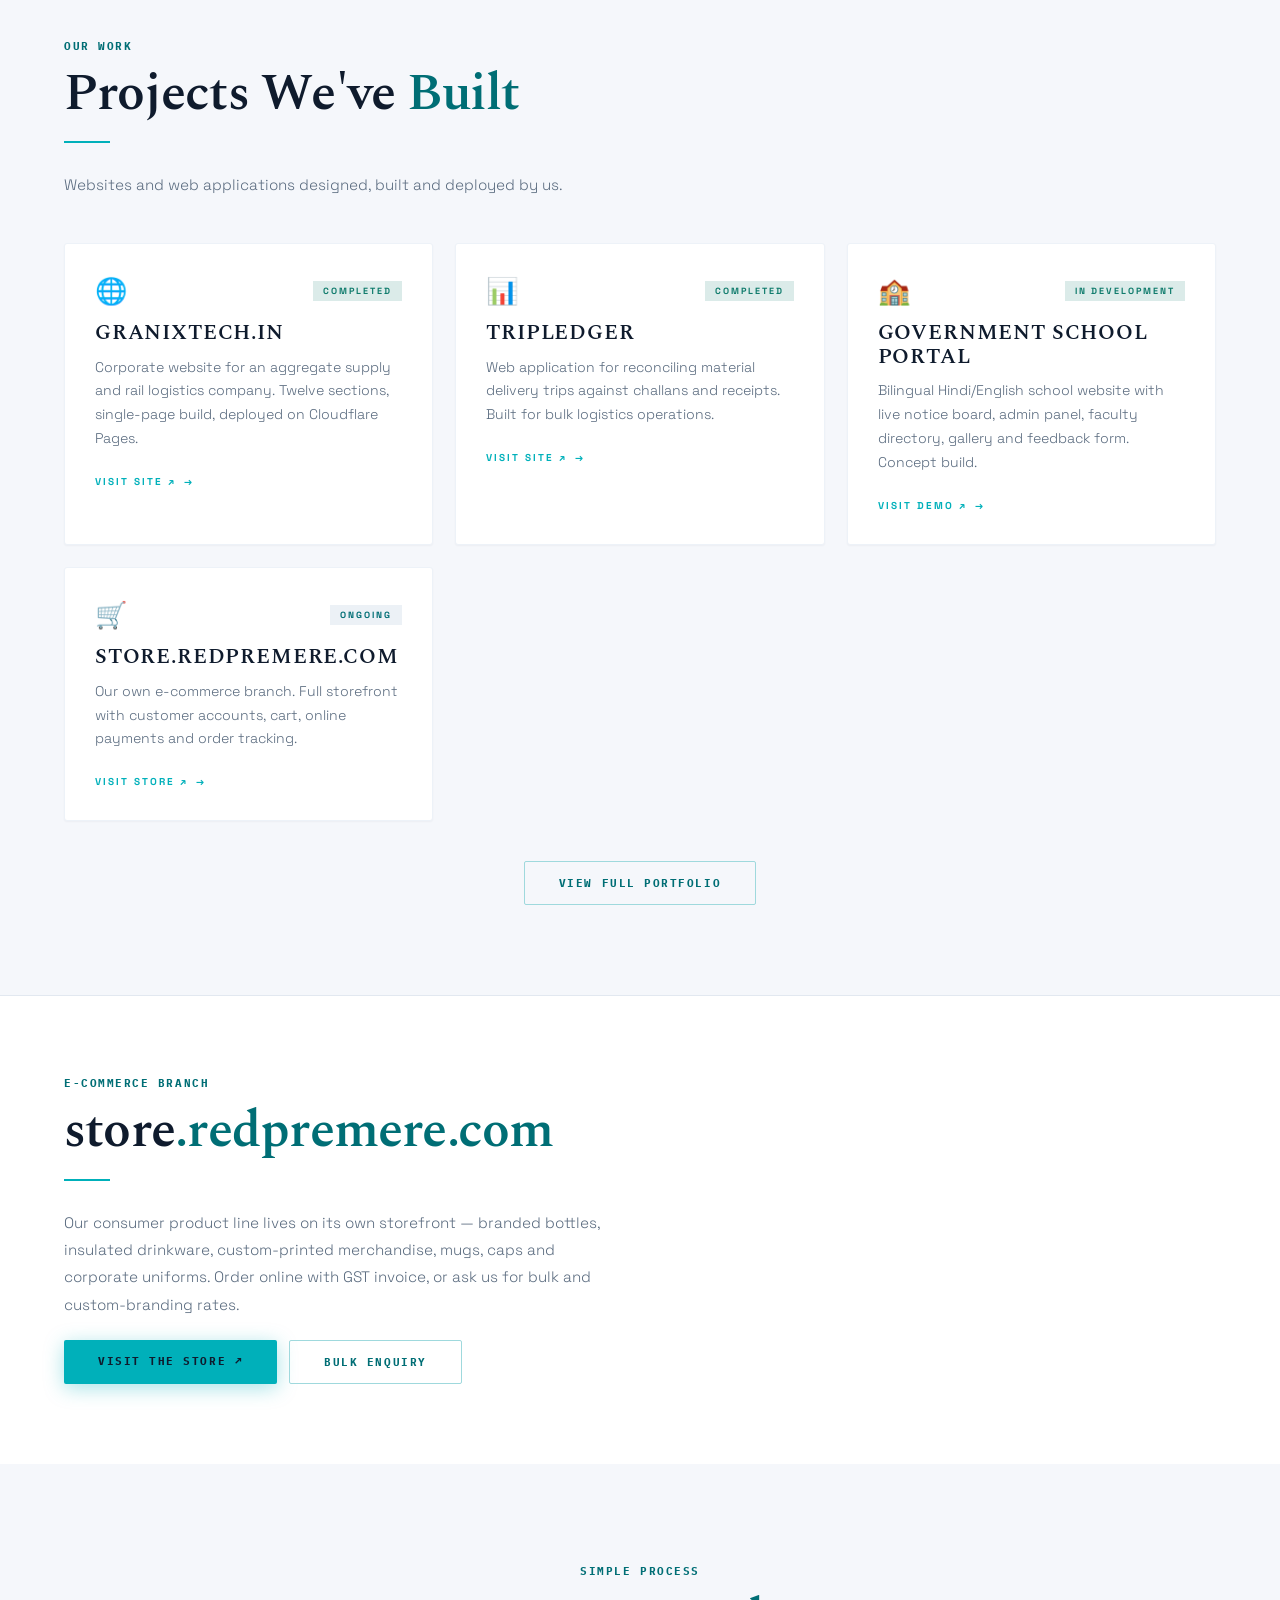
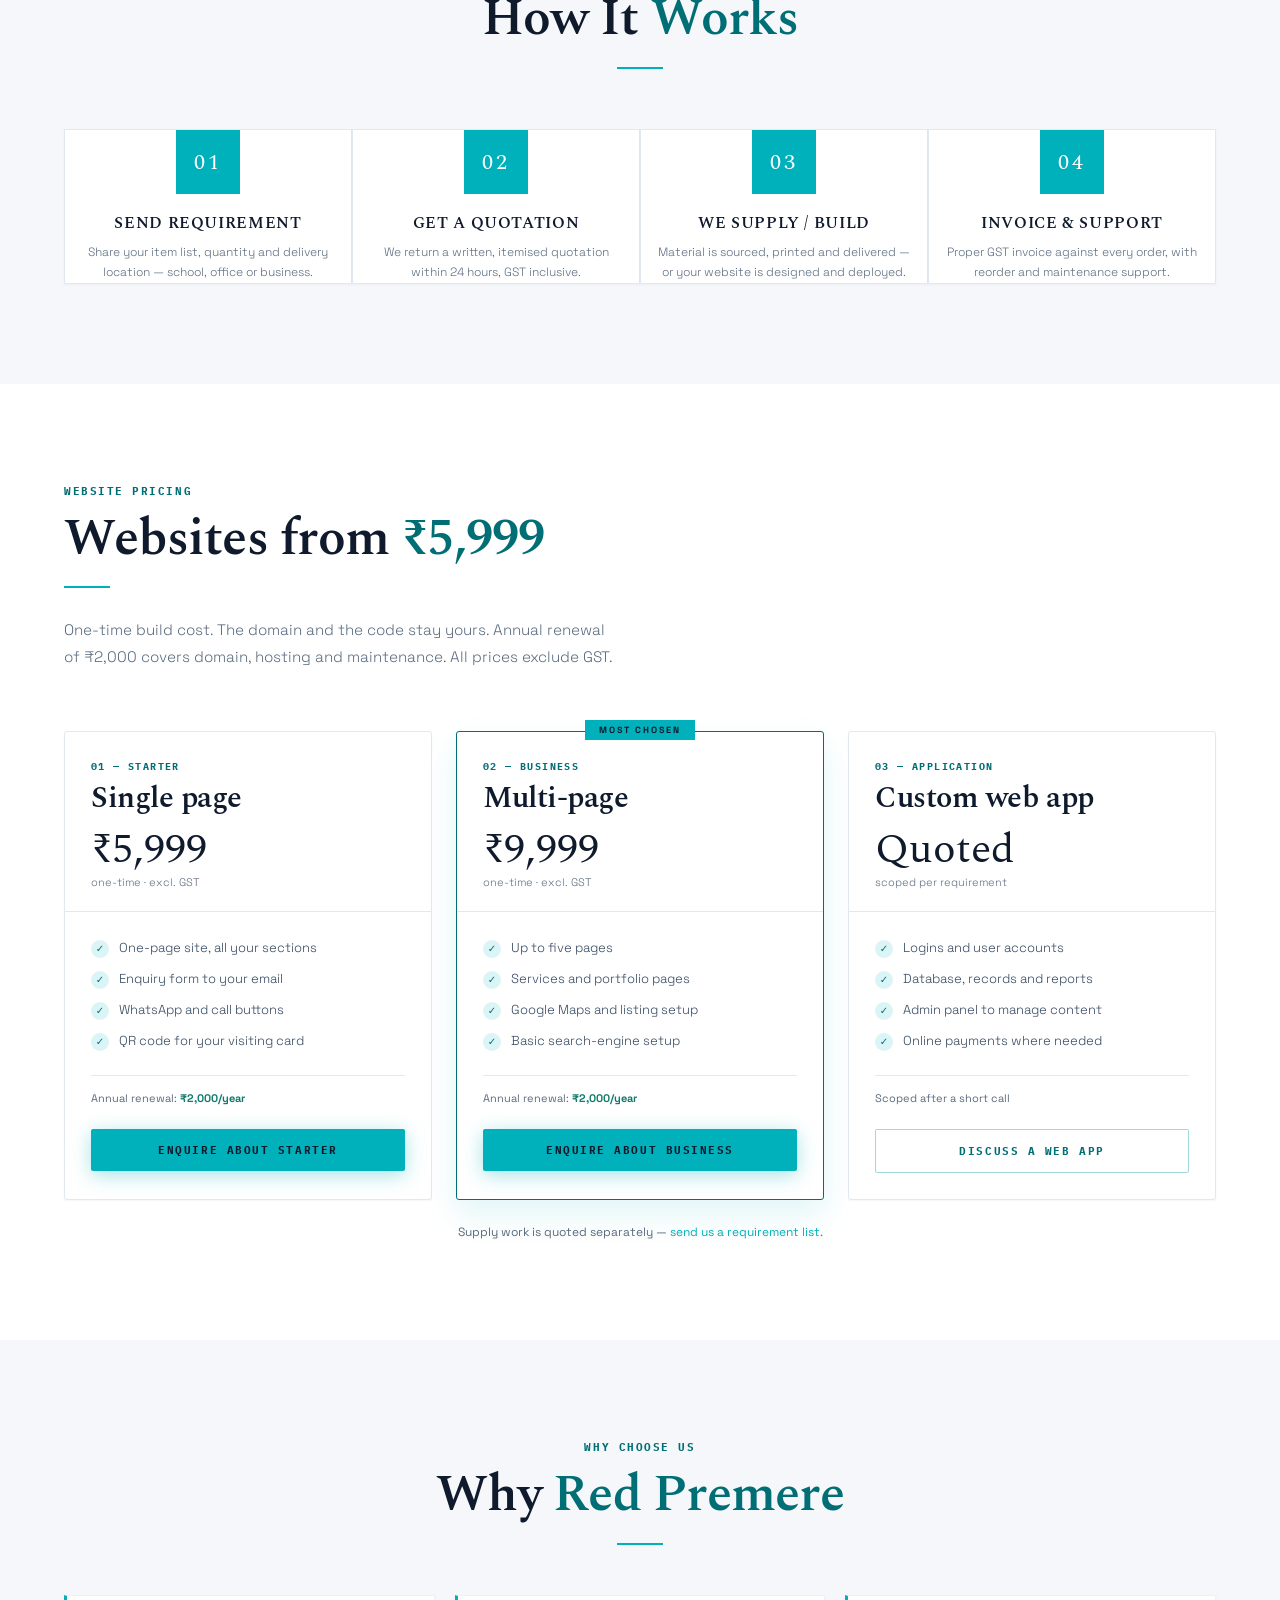
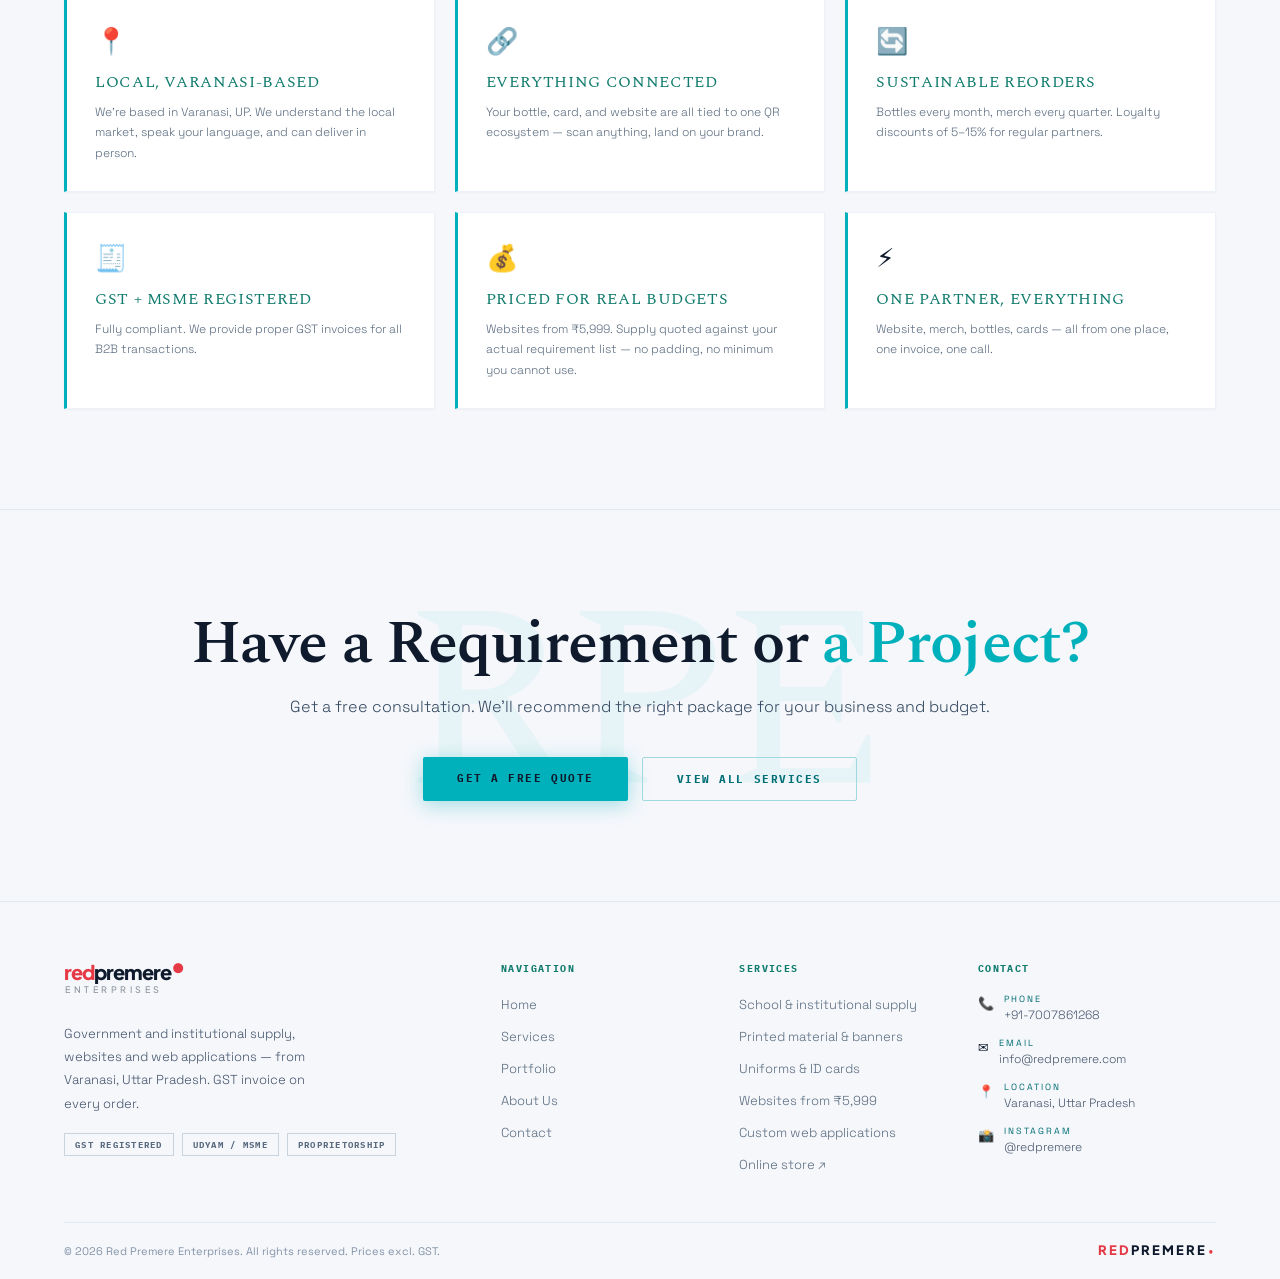
==== commit efd0eb2b: "UPDATE 21082026_2248" ====
--- a/index.html
+++ b/index.html
@@ -33,7 +33,7 @@
 .hero-trust-dot{width:5px;height:5px;background:var(--red);border-radius:50%;}
 
 /* ── PRODUCT SHOWCASE (Hero Right) ── */
-.hero-showcase{position:relative;display:flex;align-items:center;justify-content:center;height:520px;opacity:0;animation:fadeInRight .9s ease .5s forwards;}
+.hero-showcase{position:relative;display:flex;align-items:center;justify-content:center;min-height:420px;opacity:0;animation:fadeInRight .9s ease .5s forwards;}
 .showcase-orbit{position:relative;width:420px;height:420px;}
 .orbit-ring{position:absolute;border-radius:50%;border:1px solid rgba(0,176,186,.12);animation:spin linear infinite;}
 .orbit-ring:nth-child(1){inset:0;animation-duration:18s;}
@@ -104,19 +104,38 @@
 /* ── RESPONSIVE ── */
 @media(max-width:900px){
   .hero-layout{grid-template-columns:1fr;gap:0;}
-  .hero-showcase{height:320px;}
+  .hero-showcase{height:auto;min-height:0;margin-top:30px;}
   .showcase-orbit{width:280px;height:280px;}
   .services-grid-new{grid-template-columns:1fr;}
 }
 @media(max-width:768px){
-  .hero-showcase{display:none;}
+  .hero-showcase{height:auto;min-height:0;margin-top:34px;}
   .hiw-steps{grid-template-columns:1fr 1fr;}
   .hiw-steps::before{display:none;}
   .pricing-grid{grid-template-columns:1fr;}
   .why-grid{grid-template-columns:1fr;}
   .services-grid-new{grid-template-columns:1fr;}
 }
-@media(max-width:480px){.hiw-steps{grid-template-columns:1fr;}}
+@media(max-width:480px){
+  .hiw-steps{grid-template-columns:1fr;}
+  .hero-row{padding:11px 16px;gap:10px;}
+  .hero-row-name{font-size:12px;}
+  .hero-row-note{font-size:9px;}
+  .hero-panel-head,.hero-panel-foot{padding:12px 16px;}
+  .hero-trust{gap:12px;}
+}
+
+/* Reduced motion must not leave animated content stuck at opacity:0 */
+@media (prefers-reduced-motion: reduce) {
+  .hero-eyebrow, .hero-title, .hero-subtitle, .hero-btns,
+  .hero-trust, .hero-showcase, [data-fade] {
+    opacity: 1 !important;
+    transform: none !important;
+    animation: none !important;
+  }
+}
+/* Belt and braces: if JS fails, nothing stays hidden */
+.no-js [data-fade] { opacity: 1 !important; transform: none !important; }
 </style>
 </head>
 <body>
@@ -412,7 +431,7 @@
         </div>
         <h3 class="svc-card-title" style="margin-bottom:10px;">TripLedger</h3>
         <p class="svc-card-desc">Web application for reconciling material delivery trips against challans and receipts. Built for bulk logistics operations.</p>
-        <span class="svc-card-link" style="opacity:.5;cursor:default;">Internal deployment</span>
+        <a href="https://tripledger.honestbro.online" target="_blank" rel="noopener" class="svc-card-link">Visit site &#8599;</a>
       </div>
 
       <div class="svc-card" data-fade data-delay="3" style="padding:30px;">
@@ -598,8 +617,8 @@
             <div class="logo-sub">Enterprises</div>
           </div>
         </a>
-        <p class="footer-brand-desc">Varanasi's complete brand partner — from printed merchandise and custom bottles to your digital presence. All under one roof.</p>
-        <div class="footer-badges"><span class="footer-badge">GST Reg.</span><span class="footer-badge">MSME Cert.</span><span class="footer-badge">Est. 2025</span></div>
+        <p class="footer-brand-desc">Government and institutional supply, websites and web applications &mdash; from Varanasi, Uttar Pradesh. GST invoice on every order.</p>
+        <div class="footer-badges"><span class="footer-badge">GST Registered</span><span class="footer-badge">Udyam / MSME</span><span class="footer-badge">Proprietorship</span></div>
       </div>
       <div>
         <div class="footer-heading">Navigation</div>
@@ -614,11 +633,12 @@
       <div>
         <div class="footer-heading">Services</div>
         <ul class="footer-links">
-          <li><a href="services.html" class="footer-link">Branded Bottles</a></li>
-          <li><a href="services.html" class="footer-link">Custom Merch</a></li>
-          <li><a href="services.html" class="footer-link">Business Website</a></li>
-          <li><a href="services.html" class="footer-link">NFC Cards</a></li>
-          <li><a href="services.html" class="footer-link">Pro Labeling</a></li>
+          <li><a href="services.html" class="footer-link">School &amp; institutional supply</a></li>
+          <li><a href="services.html" class="footer-link">Printed material &amp; banners</a></li>
+          <li><a href="services.html" class="footer-link">Uniforms &amp; ID cards</a></li>
+          <li><a href="services.html" class="footer-link">Websites from &#8377;5,999</a></li>
+          <li><a href="services.html" class="footer-link">Custom web applications</a></li>
+          <li><a href="https://store.redpremere.com" target="_blank" rel="noopener" class="footer-link">Online store &#8599;</a></li>
         </ul>
       </div>
       <div>
--- a/css/style.css
+++ b/css/style.css
@@ -146,7 +146,7 @@
 .stats-bar { background: var(--red); padding: 22px 0; }
 .stats-inner { display: flex; justify-content: space-around; align-items: center; flex-wrap: wrap; gap: 16px; }
 .stat-number { font-family: var(--font-display); font-size: 1.9rem; color: var(--white); line-height: 1; margin-bottom: 3px; }
-.stat-label { font-size: 9px; font-weight: 600; letter-spacing: 2px; text-transform: uppercase; color: rgba(255,255,255,.7); }
+.stat-label { font-size: 9px; font-weight: 600; letter-spacing: 2px; text-transform: uppercase; color: #5A6B7F; }
 .stat-item { text-align: center; }
 
 /* SERVICE CARDS */
@@ -574,3 +574,43 @@
 
 /* Logo stays red — the accent never touches it */
 .logo-red, .logo-dot-mark { color: var(--brand-red); }
+
+
+/* ═══════════════════════════════════════════════════════════
+   v1.6 — MOBILE AND CONTRAST FIXES
+═══════════════════════════════════════════════════════════ */
+
+/* Every label that was light-on-dark now needs ink on white */
+.stat-label { color: #5A6B7F; }
+.bundle-price-note, .bundle-renewal { color: #5A6B7F; }
+.bundle-feature { color: #33475F; }
+.bundle-feature-check {
+  background: rgba(0,176,186,.14); color: #006E75;
+  width: 18px; height: 18px; border-radius: 50%;
+  display: inline-flex; align-items: center; justify-content: center;
+  font-size: 10px; flex-shrink: 0; margin-top: 2px;
+}
+.footer-contact-label { color: #006E75; }
+.footer-contact-val, .footer-brand-desc { color: #43536A; }
+.marquee-item { color: #5A6B7F; }
+.hiw-step-desc, .portfolio-desc { color: #5A6B7F; }
+
+/* Nothing may sit under the fixed nav when jumped to by anchor */
+section[id] { scroll-margin-top: calc(var(--nav-h) + 16px); }
+
+/* Section headings were being clipped by the sticky nav on small screens */
+@media (max-width: 768px) {
+  .section-title, .page-hero-title { font-size: clamp(1.9rem, 7vw, 2.6rem); }
+  .pricing-grid { grid-template-columns: 1fr; gap: 18px; }
+  .bundle-card { padding: 24px 20px; }
+  .bundle-price { font-size: 2.1rem; }
+  .portfolio-grid { grid-template-columns: 1fr; }
+  .footer-grid { grid-template-columns: 1fr; gap: 32px; }
+  .container { padding-left: 20px; padding-right: 20px; }
+}
+
+/* Tap targets: 44px minimum */
+@media (max-width: 768px) {
+  .btn, .nav-cta, .filter-btn { min-height: 44px; display: inline-flex;
+    align-items: center; justify-content: center; }
+}
